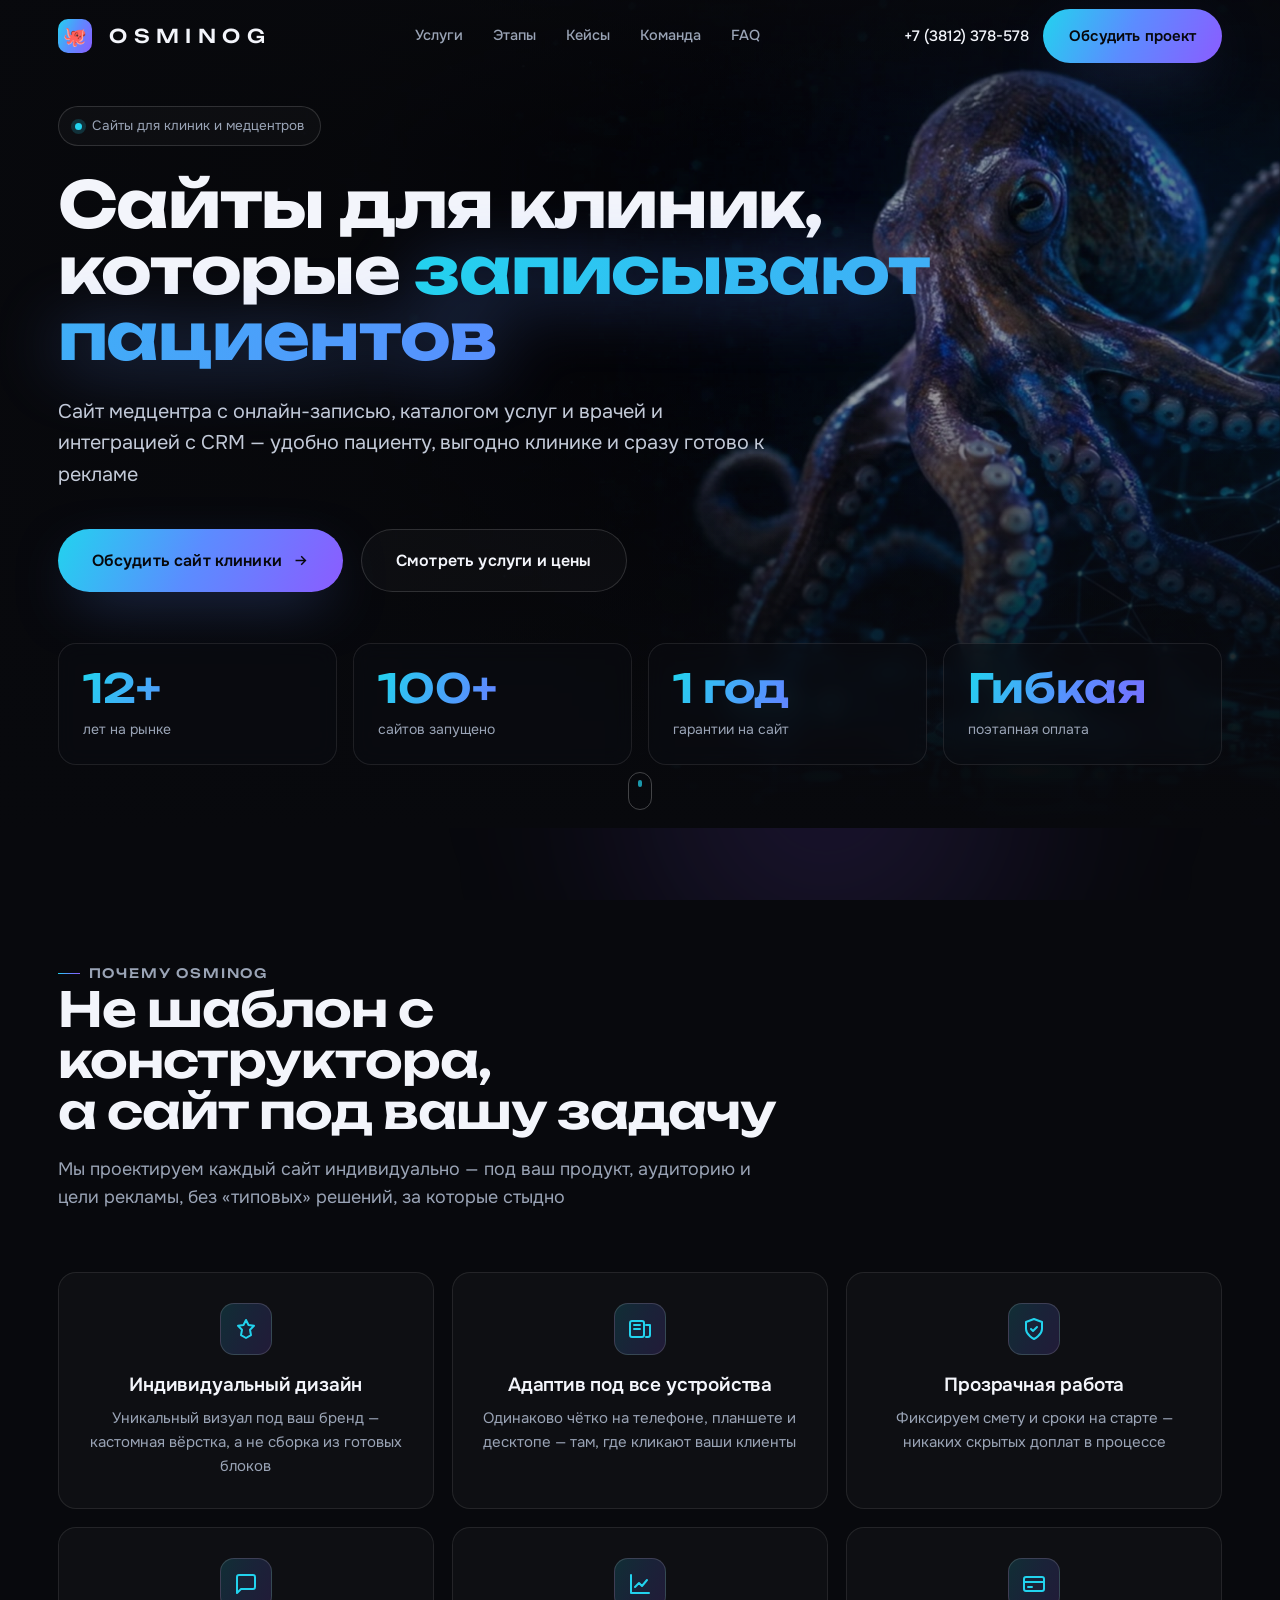
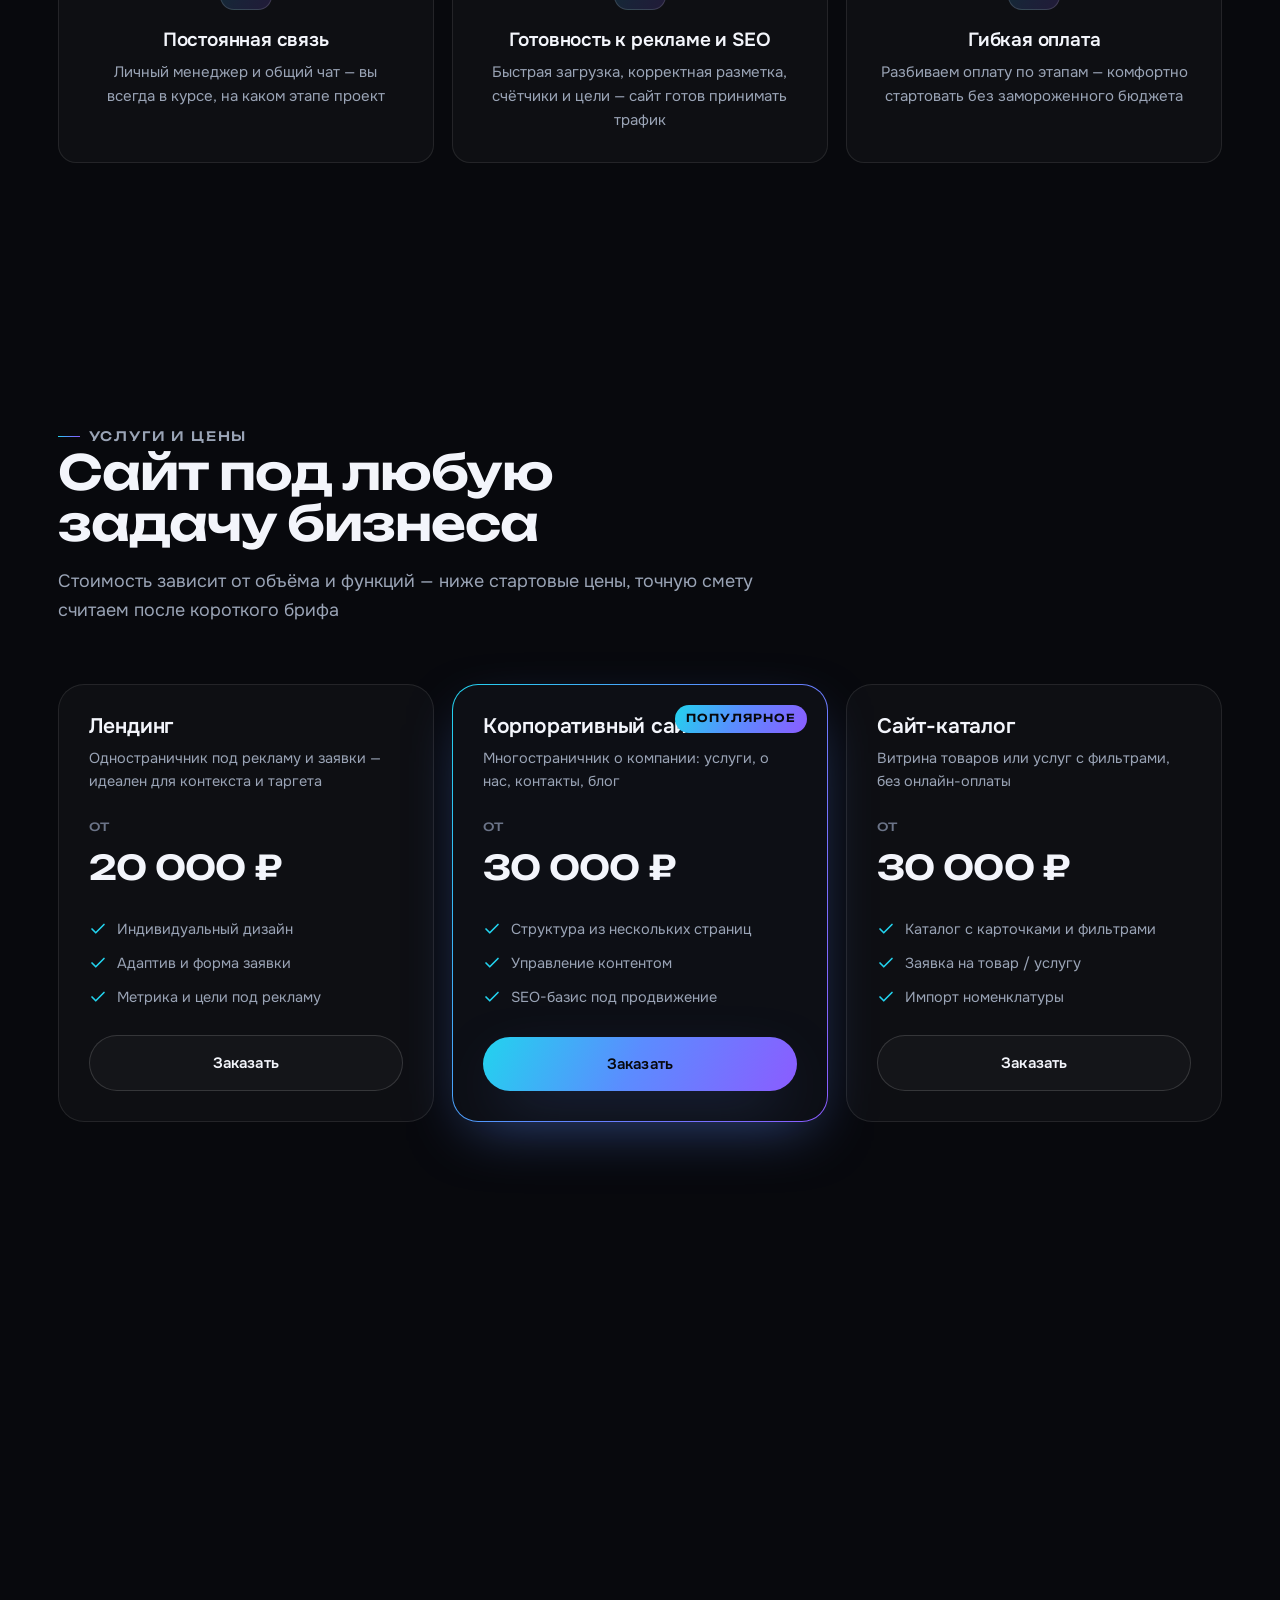
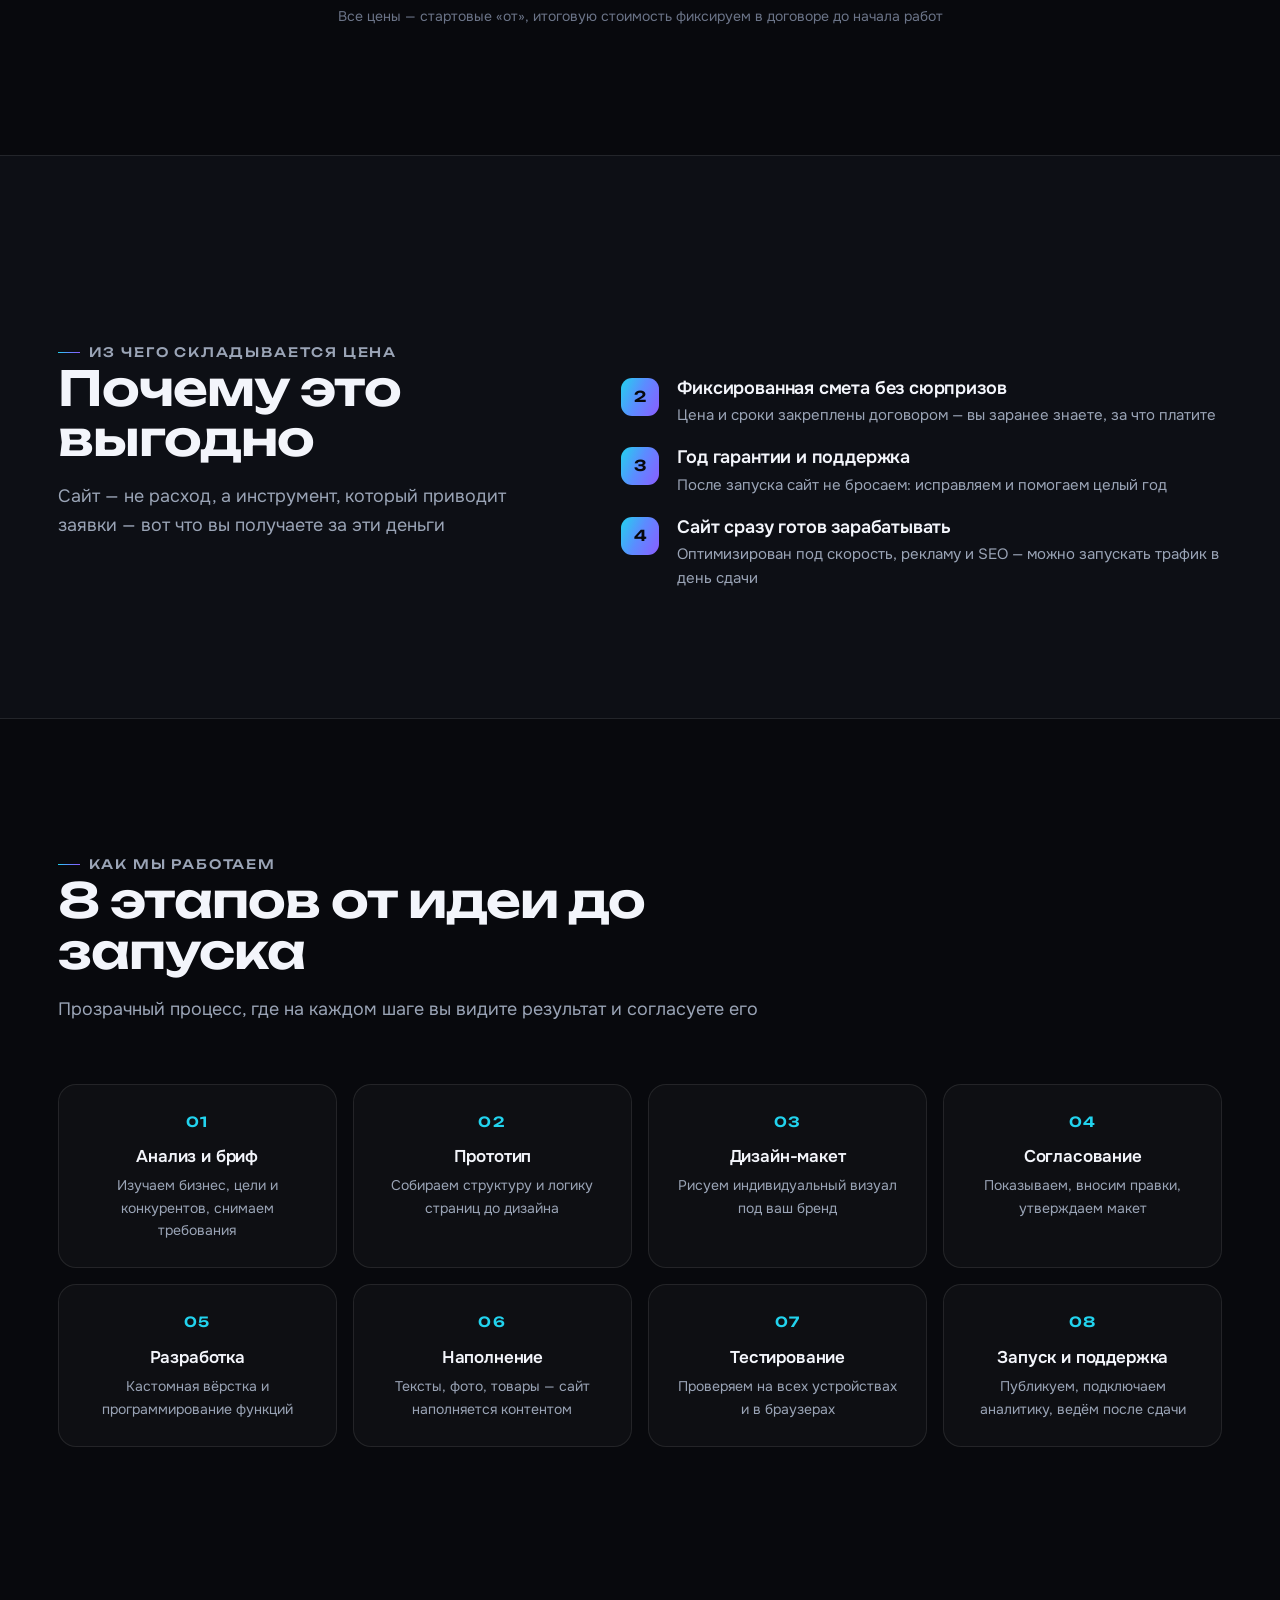
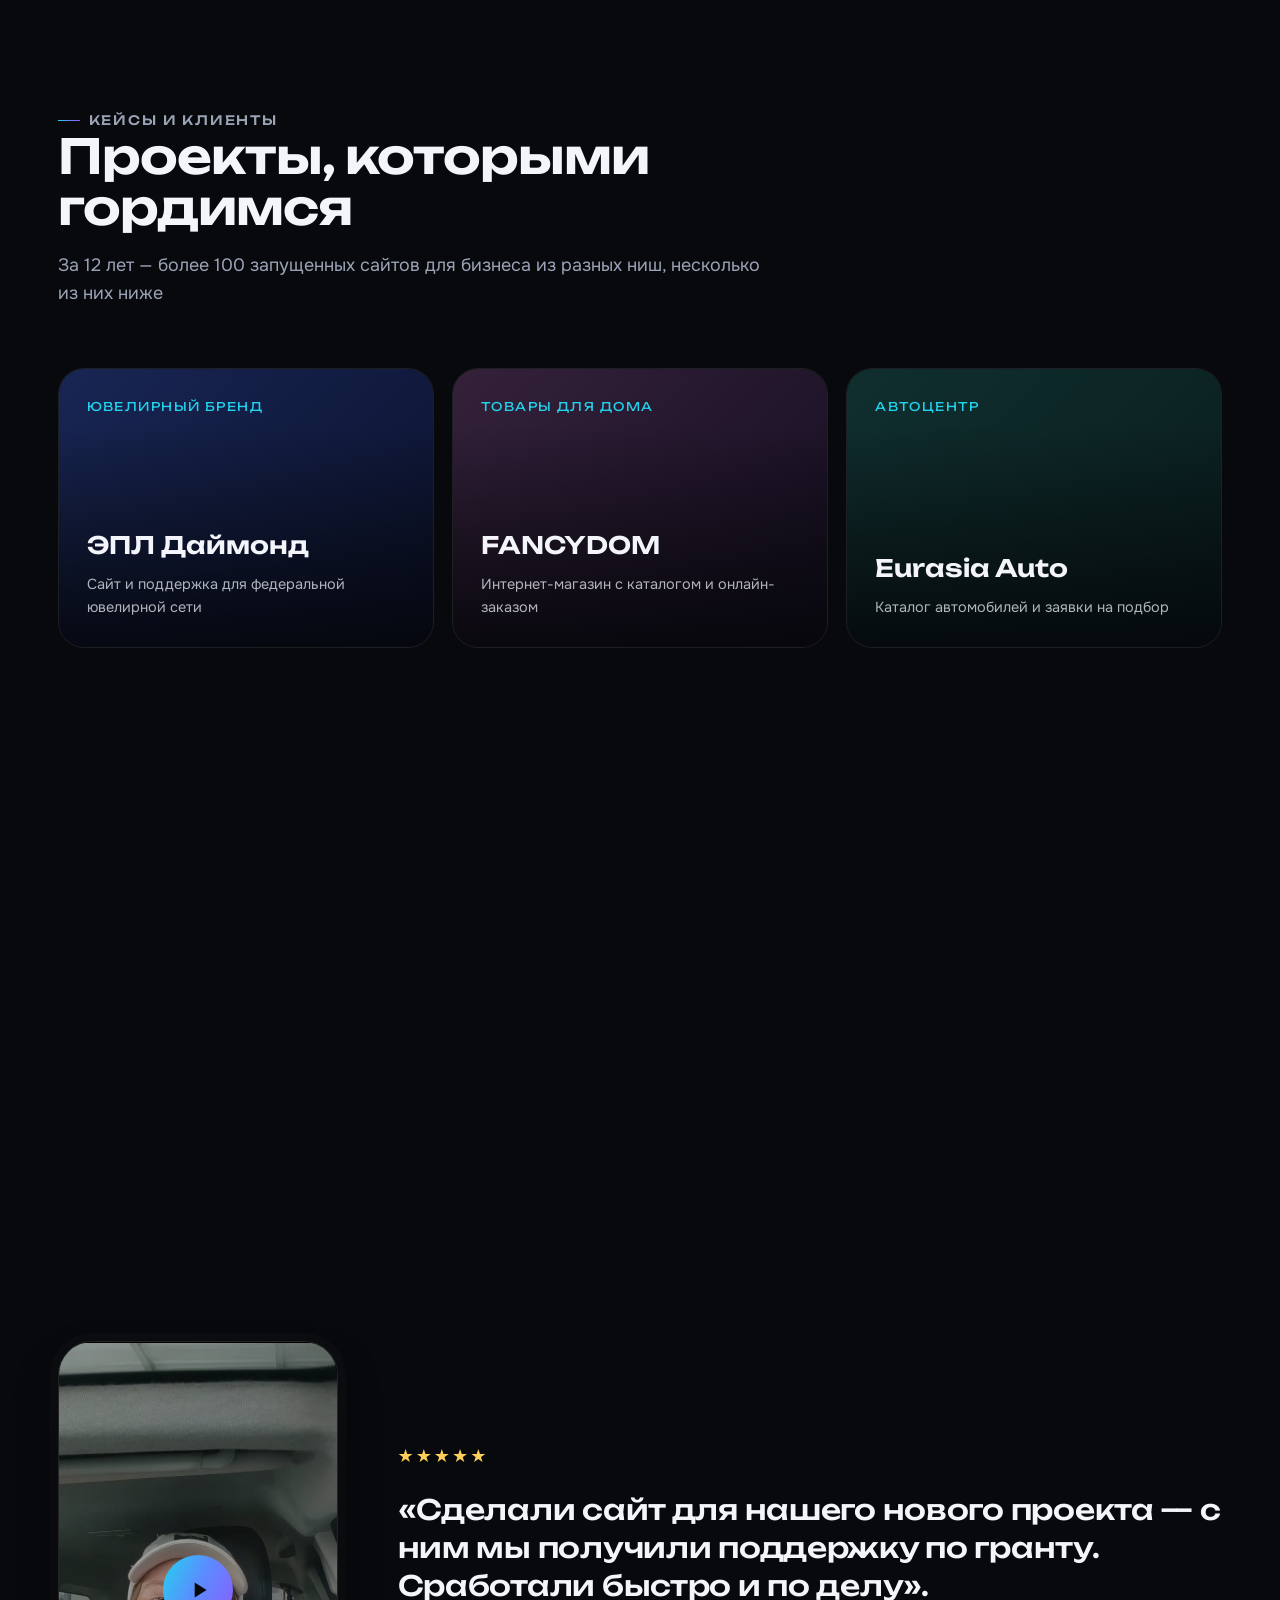
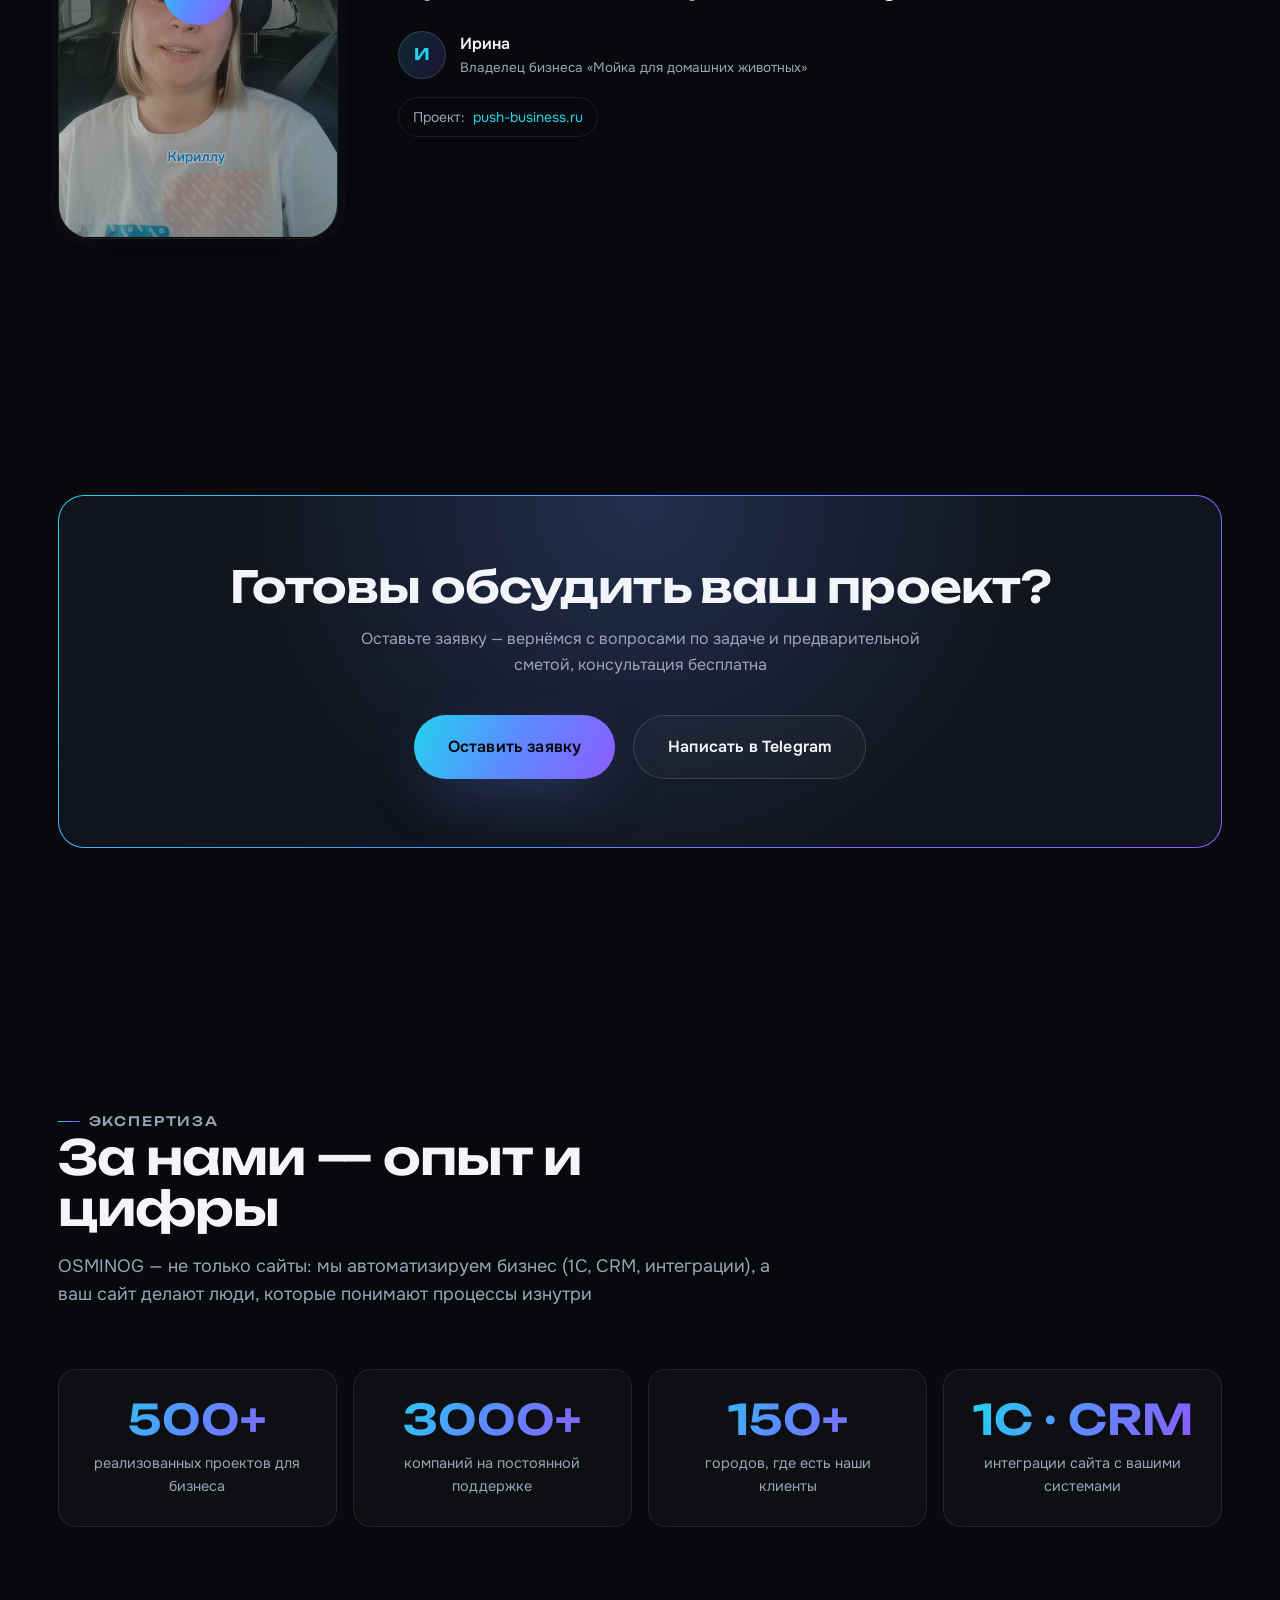
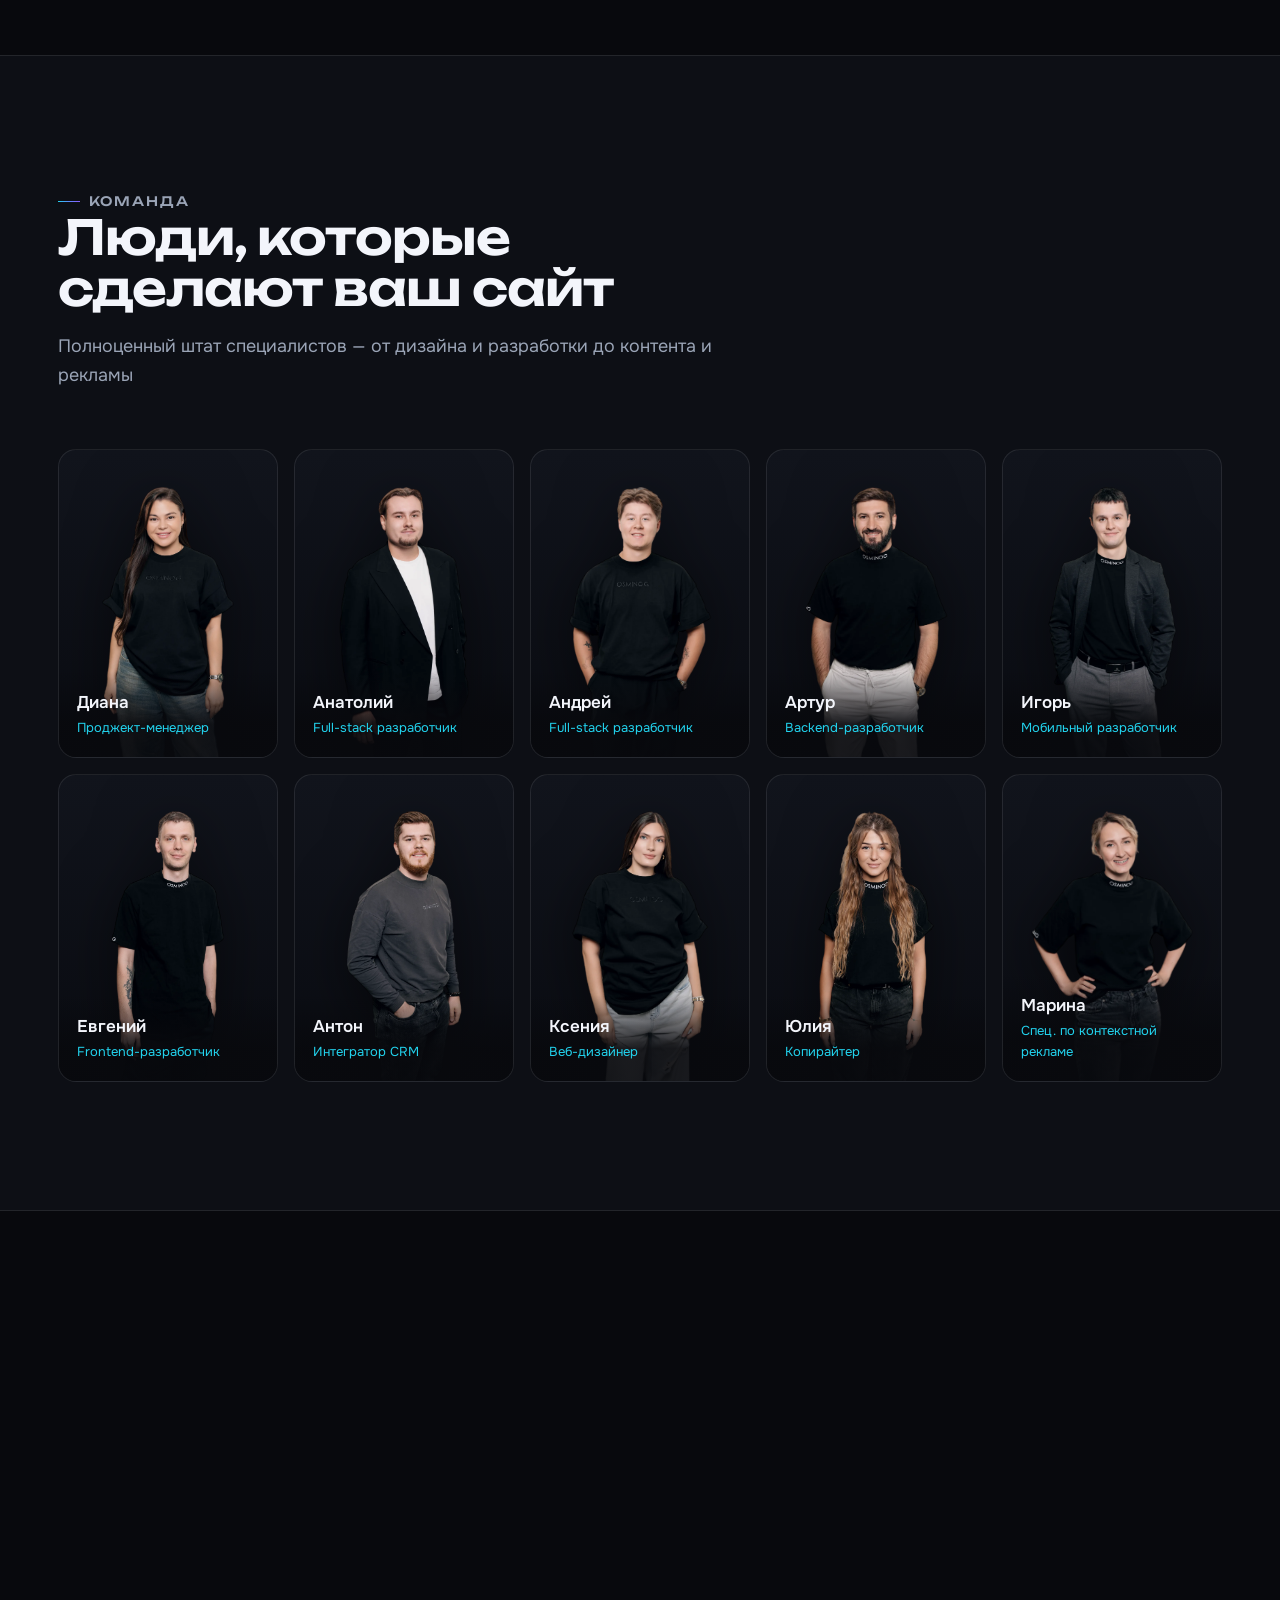
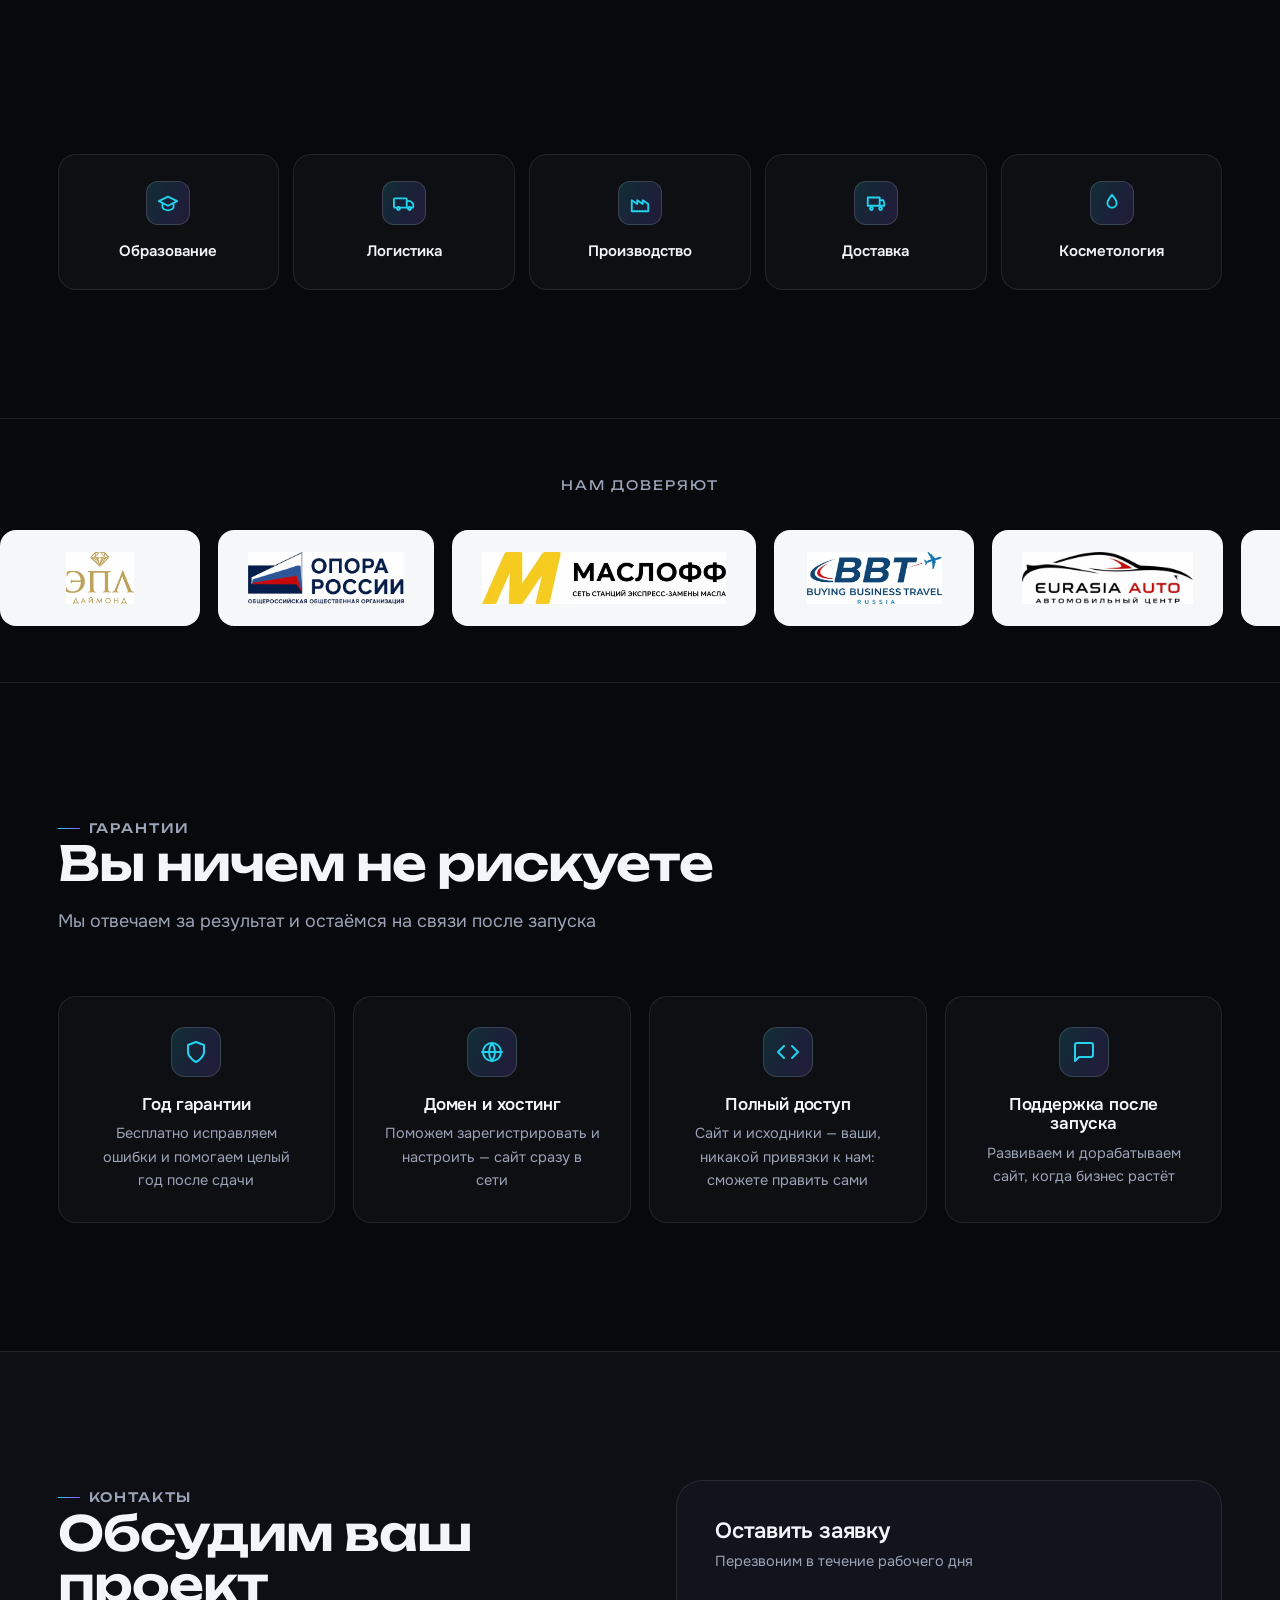
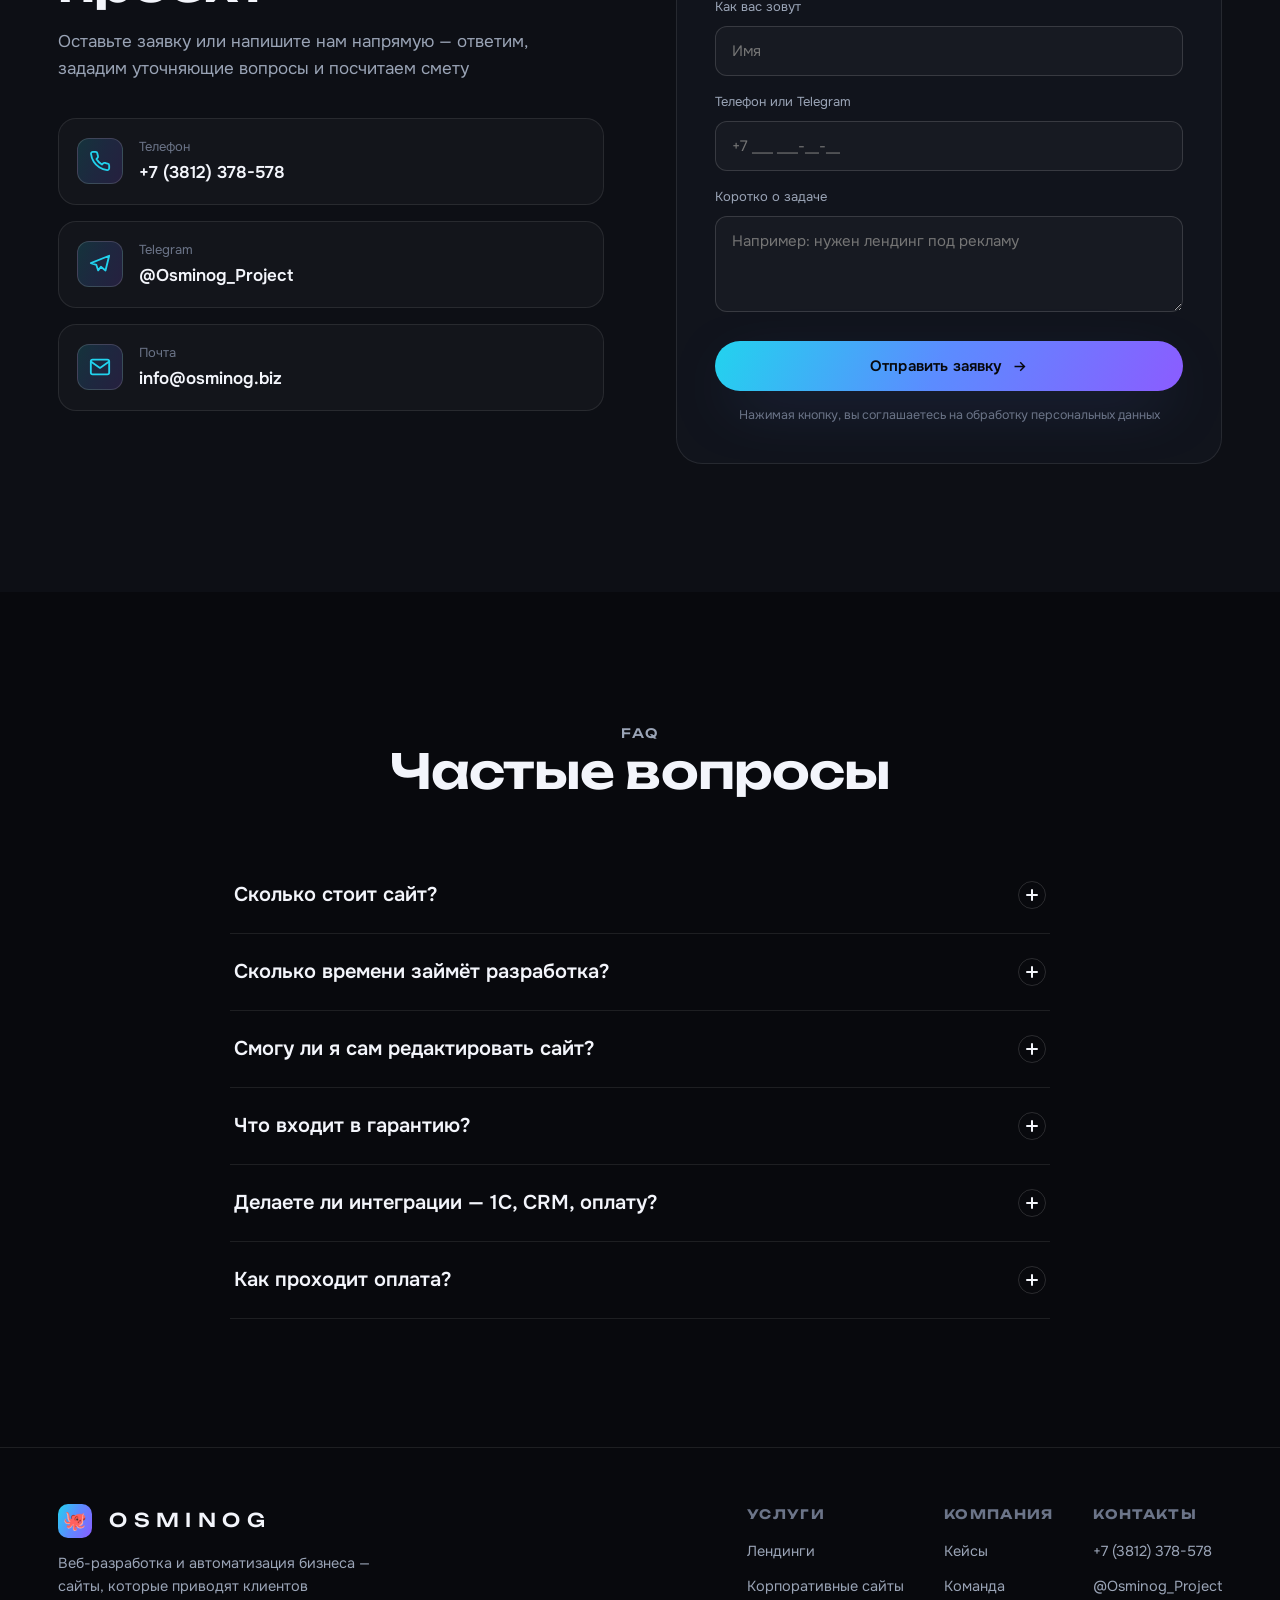
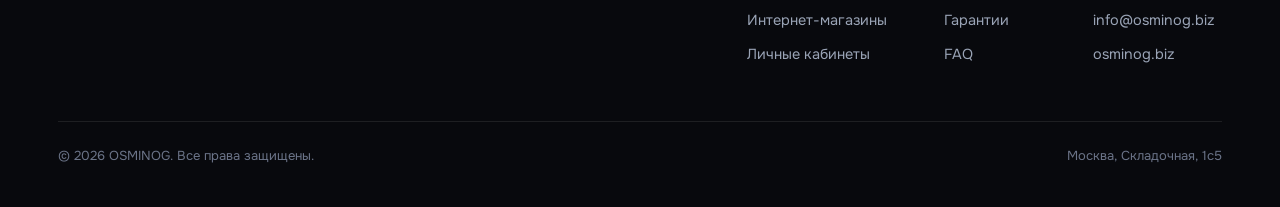
==== kliniki/index.html @ 103981ca "Mobile hero redesign: HD octopus image, lighter text with short subtitle; fix grid overflow (steps/c" ====
<!DOCTYPE html>
<html lang="ru">
<head>
<meta charset="UTF-8">
<meta name="viewport" content="width=device-width, initial-scale=1.0">
<title>Сайты для клиник и медцентров под ключ | OSMINOG</title>
<meta name="description" content="Разрабатываем сайты для клиник и медицинских центров: онлайн-запись, каталог услуг и врачей, интеграция с CRM. 12+ лет опыта, год гарантии, поэтапная оплата.">
<meta name="theme-color" content="#08090d">
<meta property="og:type" content="website">
<meta property="og:title" content="Сайты для клиник и медцентров под ключ | OSMINOG">
<meta property="og:description" content="Разрабатываем сайты для клиник и медицинских центров: онлайн-запись, каталог услуг и врачей, интеграция с CRM. 12+ лет опыта, год гарантии, поэтапная оплата.">
<meta property="og:locale" content="ru_RU">
<link rel="preconnect" href="https://fonts.googleapis.com">
<link rel="preconnect" href="https://fonts.gstatic.com" crossorigin>
<link href="https://fonts.googleapis.com/css2?family=Unbounded:wght@500;600;700&family=Onest:wght@400;500;600;700&display=swap" rel="stylesheet">
<link rel="stylesheet" href="../assets/css/style.css?v=10">
<link rel="icon" href="data:image/svg+xml,%3Csvg xmlns='http://www.w3.org/2000/svg' viewBox='0 0 32 32'%3E%3Crect width='32' height='32' rx='9' fill='%235b8cff'/%3E%3Ctext x='16' y='23' font-family='Arial' font-size='19' font-weight='700' fill='%23070810' text-anchor='middle'%3EO%3C/text%3E%3C/svg%3E">
</head>
<body data-niche="medicina" data-featured="korp">

<div class="bg-fx" aria-hidden="true">
  <div class="glow g1"></div><div class="glow g2"></div><div class="glow g3"></div>
</div>

<!-- ===================== HEADER ===================== -->
<header class="header">
  <div class="container nav">
    <a href="#top" class="brand" aria-label="OSMINOG">
      <span class="mark">🐙</span>
      <span class="word">OSMINOG</span>
    </a>
    <nav class="nav-links">
      <a href="#services">Услуги</a>
      <a href="#process">Этапы</a>
      <a href="#cases">Кейсы</a>
      <a href="#team">Команда</a>
      <a href="#faq">FAQ</a>
    </nav>
    <div class="nav-cta">
      <a href="tel:+73812378578" class="nav-phone">+7 (3812) 378-578</a>
      <a href="#contact" class="btn btn-primary">Обсудить проект</a>
      <button class="burger" aria-label="Меню"><span></span><span></span><span></span></button>
    </div>
  </div>
</header>
<div class="mobile-menu">
  <a href="#services">Услуги</a>
  <a href="#process">Этапы</a>
  <a href="#cases">Кейсы</a>
  <a href="#team">Команда</a>
  <a href="#faq">FAQ</a>
  <a href="#contact" class="btn btn-primary">Обсудить проект</a>
</div>

<main id="top">

<!-- ===================== HERO ===================== -->
<section class="hero">
  <div class="hero-media" aria-hidden="true">
    <picture>
      <source media="(max-width:900px)" srcset="../assets/video/hero-octopus-mobile.webp?v=10">
      <img class="hero-poster" src="../assets/video/hero-octopus-poster.jpg?v=10" alt="">
    </picture>
    <video class="hero-video" poster="../assets/video/hero-octopus-poster.jpg?v=10" muted loop playsinline preload="none">
      <source src="../assets/video/hero-octopus.mp4?v=10" type="video/mp4">
    </video>
    <div class="hero-scrim"></div>
  </div>
  <div class="container hero-content">
    <div class="hero-copy">
      <div class="hero-badge"><span class="dot"></span>Сайты для клиник и медцентров</div>
      <h1>Сайты для клиник, которые <span class="grad-text">записывают пациентов</span></h1>
      <p class="lead">Сайт медцентра с онлайн-записью, каталогом услуг и врачей и интеграцией с CRM<span class="lead-more"> — удобно пациенту, выгодно клинике и сразу готово к рекламе</span></p>
      <div class="hero-actions">
        <a href="#contact" class="btn btn-primary btn-lg">Обсудить сайт клиники
          <svg viewBox="0 0 24 24" fill="none" stroke="currentColor" stroke-width="2"><path d="M5 12h14M13 6l6 6-6 6"/></svg>
        </a>
        <a href="#services" class="btn btn-ghost btn-lg">Смотреть услуги и цены</a>
      </div>
    </div>
    <div class="hero-stats">
      <div class="stat reveal d1"><div class="num">12+</div><div class="lbl">лет на рынке</div></div>
      <div class="stat reveal d2"><div class="num">100+</div><div class="lbl">сайтов запущено</div></div>
      <div class="stat reveal d3"><div class="num">1 год</div><div class="lbl">гарантии на сайт</div></div>
      <div class="stat reveal d4"><div class="num">Гибкая</div><div class="lbl">поэтапная оплата</div></div>
    </div>
  </div>
  <a class="scroll-cue" href="#benefits" aria-label="Листать вниз">
    <span class="sc-mouse"><span class="sc-dot"></span></span>
  </a>
</section>

<!-- ===================== BENEFITS ===================== -->
<section class="section" id="benefits">
  <div class="container">
    <div class="section-head reveal">
      <span class="eyebrow">Почему OSMINOG</span>
      <h2>Не шаблон с конструктора,<br>а сайт под вашу задачу</h2>
      <p>Мы проектируем каждый сайт индивидуально — под ваш продукт, аудиторию и цели рекламы, без «типовых» решений, за которые стыдно</p>
    </div>
    <div class="benefits-grid">
      <div class="bcard reveal d1">
        <div class="ic"><svg viewBox="0 0 24 24" fill="none" stroke-width="2" stroke-linecap="round" stroke-linejoin="round"><path d="M12 3l2.5 5 5.5.8-4 3.9 1 5.5L12 21l-5 -2.8 1-5.5-4-3.9 5.5-.8z"/></svg></div>
        <h3>Индивидуальный дизайн</h3>
        <p>Уникальный визуал под ваш бренд — кастомная вёрстка, а не сборка из готовых блоков</p>
      </div>
      <div class="bcard reveal d2">
        <div class="ic"><svg viewBox="0 0 24 24" fill="none" stroke-width="2" stroke-linecap="round" stroke-linejoin="round"><rect x="2" y="4" width="14" height="16" rx="2"/><path d="M18 8h4v10a2 2 0 0 1-2 2h-2"/><path d="M6 8h6M6 12h6"/></svg></div>
        <h3>Адаптив под все устройства</h3>
        <p>Одинаково чётко на телефоне, планшете и десктопе — там, где кликают ваши клиенты</p>
      </div>
      <div class="bcard reveal d3">
        <div class="ic"><svg viewBox="0 0 24 24" fill="none" stroke-width="2" stroke-linecap="round" stroke-linejoin="round"><path d="M12 22s8-4 8-10V5l-8-3-8 3v7c0 6 8 10 8 10z"/><path d="M9 12l2 2 4-4"/></svg></div>
        <h3>Прозрачная работа</h3>
        <p>Фиксируем смету и сроки на старте — никаких скрытых доплат в процессе</p>
      </div>
      <div class="bcard reveal d1">
        <div class="ic"><svg viewBox="0 0 24 24" fill="none" stroke-width="2" stroke-linecap="round" stroke-linejoin="round"><path d="M21 15a2 2 0 0 1-2 2H7l-4 4V5a2 2 0 0 1 2-2h14a2 2 0 0 1 2 2z"/></svg></div>
        <h3>Постоянная связь</h3>
        <p>Личный менеджер и общий чат — вы всегда в курсе, на каком этапе проект</p>
      </div>
      <div class="bcard reveal d2">
        <div class="ic"><svg viewBox="0 0 24 24" fill="none" stroke-width="2" stroke-linecap="round" stroke-linejoin="round"><path d="M3 3v18h18"/><path d="M7 15l4-4 3 3 5-6"/></svg></div>
        <h3>Готовность к рекламе и SEO</h3>
        <p>Быстрая загрузка, корректная разметка, счётчики и цели — сайт готов принимать трафик</p>
      </div>
      <div class="bcard reveal d3">
        <div class="ic"><svg viewBox="0 0 24 24" fill="none" stroke-width="2" stroke-linecap="round" stroke-linejoin="round"><rect x="2" y="5" width="20" height="14" rx="2"/><path d="M2 10h20M6 15h4"/></svg></div>
        <h3>Гибкая оплата</h3>
        <p>Разбиваем оплату по этапам — комфортно стартовать без замороженного бюджета</p>
      </div>
    </div>
  </div>
</section>

<!-- ===================== SERVICES / PRICING ===================== -->
<section class="section" id="services">
  <div class="container">
    <div class="section-head reveal">
      <span class="eyebrow">Услуги и цены</span>
      <h2>Сайт под любую задачу бизнеса</h2>
      <p>Стоимость зависит от объёма и функций — ниже стартовые цены, точную смету считаем после короткого брифа</p>
    </div>
    <div class="pricing-grid">
      <div class="pcard reveal d1" data-price="landing">
        <h3>Лендинг</h3>
        <p class="desc">Одностраничник под рекламу и заявки — идеален для контекста и таргета</p>
        <div class="price">от<b>20 000 ₽</b></div>
        <ul>
          <li><svg viewBox="0 0 24 24" fill="none" stroke-width="2.2" stroke-linecap="round" stroke-linejoin="round"><path d="M20 6L9 17l-5-5"/></svg>Индивидуальный дизайн</li>
          <li><svg viewBox="0 0 24 24" fill="none" stroke-width="2.2" stroke-linecap="round" stroke-linejoin="round"><path d="M20 6L9 17l-5-5"/></svg>Адаптив и форма заявки</li>
          <li><svg viewBox="0 0 24 24" fill="none" stroke-width="2.2" stroke-linecap="round" stroke-linejoin="round"><path d="M20 6L9 17l-5-5"/></svg>Метрика и цели под рекламу</li>
        </ul>
        <a href="#contact" class="btn btn-ghost">Заказать</a>
      </div>
      <div class="pcard reveal d2" data-price="korp">
        <h3>Корпоративный сайт</h3>
        <p class="desc">Многостраничник о компании: услуги, о нас, контакты, блог</p>
        <div class="price">от<b>30 000 ₽</b></div>
        <ul>
          <li><svg viewBox="0 0 24 24" fill="none" stroke-width="2.2" stroke-linecap="round" stroke-linejoin="round"><path d="M20 6L9 17l-5-5"/></svg>Структура из нескольких страниц</li>
          <li><svg viewBox="0 0 24 24" fill="none" stroke-width="2.2" stroke-linecap="round" stroke-linejoin="round"><path d="M20 6L9 17l-5-5"/></svg>Управление контентом</li>
          <li><svg viewBox="0 0 24 24" fill="none" stroke-width="2.2" stroke-linecap="round" stroke-linejoin="round"><path d="M20 6L9 17l-5-5"/></svg>SEO-базис под продвижение</li>
        </ul>
        <a href="#contact" class="btn btn-ghost">Заказать</a>
      </div>
      <div class="pcard reveal d3" data-price="catalog">
        <h3>Сайт-каталог</h3>
        <p class="desc">Витрина товаров или услуг с фильтрами, без онлайн-оплаты</p>
        <div class="price">от<b>30 000 ₽</b></div>
        <ul>
          <li><svg viewBox="0 0 24 24" fill="none" stroke-width="2.2" stroke-linecap="round" stroke-linejoin="round"><path d="M20 6L9 17l-5-5"/></svg>Каталог с карточками и фильтрами</li>
          <li><svg viewBox="0 0 24 24" fill="none" stroke-width="2.2" stroke-linecap="round" stroke-linejoin="round"><path d="M20 6L9 17l-5-5"/></svg>Заявка на товар / услугу</li>
          <li><svg viewBox="0 0 24 24" fill="none" stroke-width="2.2" stroke-linecap="round" stroke-linejoin="round"><path d="M20 6L9 17l-5-5"/></svg>Импорт номенклатуры</li>
        </ul>
        <a href="#contact" class="btn btn-ghost">Заказать</a>
      </div>
      <div class="pcard reveal d1" data-price="magazin">
        <h3>Интернет-магазин</h3>
        <p class="desc">Полноценные продажи: корзина, оплата, интеграции с 1С и маркетплейсами</p>
        <div class="price">от<b>50 000 ₽</b></div>
        <ul>
          <li><svg viewBox="0 0 24 24" fill="none" stroke-width="2.2" stroke-linecap="round" stroke-linejoin="round"><path d="M20 6L9 17l-5-5"/></svg>Корзина и онлайн-оплата</li>
          <li><svg viewBox="0 0 24 24" fill="none" stroke-width="2.2" stroke-linecap="round" stroke-linejoin="round"><path d="M20 6L9 17l-5-5"/></svg>Интеграция с 1С и складом</li>
          <li><svg viewBox="0 0 24 24" fill="none" stroke-width="2.2" stroke-linecap="round" stroke-linejoin="round"><path d="M20 6L9 17l-5-5"/></svg>Выгрузка в маркетплейсы</li>
        </ul>
        <a href="#contact" class="btn btn-ghost">Заказать</a>
      </div>
      <div class="pcard reveal d2" data-price="lk">
        <h3>Личный кабинет</h3>
        <p class="desc">Веб-сервис с авторизацией и функционалом под ваши бизнес-процессы</p>
        <div class="price">от<b>40 000 ₽</b></div>
        <ul>
          <li><svg viewBox="0 0 24 24" fill="none" stroke-width="2.2" stroke-linecap="round" stroke-linejoin="round"><path d="M20 6L9 17l-5-5"/></svg>Регистрация и роли</li>
          <li><svg viewBox="0 0 24 24" fill="none" stroke-width="2.2" stroke-linecap="round" stroke-linejoin="round"><path d="M20 6L9 17l-5-5"/></svg>Интеграции с CRM и сервисами</li>
          <li><svg viewBox="0 0 24 24" fill="none" stroke-width="2.2" stroke-linecap="round" stroke-linejoin="round"><path d="M20 6L9 17l-5-5"/></svg>Индивидуальная логика</li>
        </ul>
        <a href="#contact" class="btn btn-ghost">Заказать</a>
      </div>
      <div class="pcard reveal d3" data-price="custom" style="justify-content:center;align-items:flex-start">
        <h3>Нужно нестандартное?</h3>
        <p class="desc">Соберём индивидуальное решение — от промо-сайта до сложного веб-сервиса с интеграциями</p>
        <div class="price" style="margin-top:14px">Смета<b>индивидуально</b></div>
        <a href="#contact" class="btn btn-primary" style="margin-top:22px">Обсудить задачу</a>
      </div>
    </div>
    <p class="pricing-note">Все цены — стартовые «от», итоговую стоимость фиксируем в договоре до начала работ</p>
  </div>
</section>

<!-- ===================== VALUE / аргументация цены ===================== -->
<section class="section value">
  <div class="container value-wrap">
    <div class="section-head reveal" style="margin-bottom:0">
      <span class="eyebrow">Из чего складывается цена</span>
      <h2>Почему это выгодно</h2>
      <p>Сайт — не расход, а инструмент, который приводит заявки — вот что вы получаете за эти деньги</p>
    </div>
    <div class="value-list">
      <div class="vitem reveal d1"><div class="n">1</div><div><h4>Работает целая команда, а не фрилансер-одиночка</h4><p>Дизайнер, разработчики, копирайтер, тестировщик и менеджер — над проектом трудится штат, а не один человек «по вечерам»</p></div></div>
      <div class="vitem reveal d2"><div class="n">2</div><div><h4>Фиксированная смета без сюрпризов</h4><p>Цена и сроки закреплены договором — вы заранее знаете, за что платите</p></div></div>
      <div class="vitem reveal d3"><div class="n">3</div><div><h4>Год гарантии и поддержка</h4><p>После запуска сайт не бросаем: исправляем и помогаем целый год</p></div></div>
      <div class="vitem reveal d4"><div class="n">4</div><div><h4>Сайт сразу готов зарабатывать</h4><p>Оптимизирован под скорость, рекламу и SEO — можно запускать трафик в день сдачи</p></div></div>
    </div>
  </div>
</section>

<!-- ===================== PROCESS / этапы ===================== -->
<section class="section" id="process">
  <div class="container">
    <div class="section-head reveal">
      <span class="eyebrow">Как мы работаем</span>
      <h2>8 этапов от идеи до запуска</h2>
      <p>Прозрачный процесс, где на каждом шаге вы видите результат и согласуете его</p>
    </div>
    <div class="steps">
      <div class="step reveal d1"><div class="sn">01</div><h4>Анализ и бриф</h4><p>Изучаем бизнес, цели и конкурентов, снимаем требования</p></div>
      <div class="step reveal d2"><div class="sn">02</div><h4>Прототип</h4><p>Собираем структуру и логику страниц до дизайна</p></div>
      <div class="step reveal d3"><div class="sn">03</div><h4>Дизайн-макет</h4><p>Рисуем индивидуальный визуал под ваш бренд</p></div>
      <div class="step reveal d4"><div class="sn">04</div><h4>Согласование</h4><p>Показываем, вносим правки, утверждаем макет</p></div>
      <div class="step reveal d1"><div class="sn">05</div><h4>Разработка</h4><p>Кастомная вёрстка и программирование функций</p></div>
      <div class="step reveal d2"><div class="sn">06</div><h4>Наполнение</h4><p>Тексты, фото, товары — сайт наполняется контентом</p></div>
      <div class="step reveal d3"><div class="sn">07</div><h4>Тестирование</h4><p>Проверяем на всех устройствах и в браузерах</p></div>
      <div class="step reveal d4"><div class="sn">08</div><h4>Запуск и поддержка</h4><p>Публикуем, подключаем аналитику, ведём после сдачи</p></div>
    </div>
  </div>
</section>

<!-- ===================== CASES ===================== -->
<section class="section" id="cases">
  <div class="container">
    <div class="section-head reveal">
      <span class="eyebrow">Кейсы и клиенты</span>
      <h2>Проекты, которыми гордимся</h2>
      <p>За 12 лет — более 100 запущенных сайтов для бизнеса из разных ниш, несколько из них ниже</p>
    </div>
    <div class="cases-grid">
      <div class="case c1 reveal d1"><div class="cat">Ювелирный бренд</div><div class="cname">ЭПЛ Даймонд</div><div class="cdesc">Сайт и поддержка для федеральной ювелирной сети</div></div>
      <div class="case c2 reveal d2"><div class="cat">Товары для дома</div><div class="cname">FANCYDOM</div><div class="cdesc">Интернет-магазин с каталогом и онлайн-заказом</div></div>
      <div class="case c3 reveal d3"><div class="cat">Автоцентр</div><div class="cname">Eurasia Auto</div><div class="cdesc">Каталог автомобилей и заявки на подбор</div></div>
      <div class="case c4 reveal d1"><div class="cat">Fashion</div><div class="cname">BON Kombinezon</div><div class="cdesc">Магазин одежды с адаптивной витриной</div></div>
      <div class="case c5 reveal d2"><div class="cat">Логистика</div><div class="cname">TK-RUS</div><div class="cdesc">Корпоративный сайт транспортной компании</div></div>
      <div class="case c6 reveal d3"><div class="cat">Сервис для питомцев</div><div class="cname">push-business.ru</div><div class="cdesc">Сайт для проекта, получившего грантовую поддержку</div></div>
    </div>
  </div>
</section>

<!-- ===================== REVIEWS ===================== -->
<section class="section" id="reviews">
  <div class="container">
    <div class="section-head reveal">
      <span class="eyebrow">Отзывы</span>
      <h2>Живой отзыв клиента</h2>
    </div>
    <div class="reviews-wrap">
      <div class="phone reveal d1">
        <video src="../assets/video/review-irina.mp4" poster="../assets/video/review-irina-poster.jpg" playsinline preload="none"></video>
        <button class="play" aria-label="Смотреть отзыв"><span><svg viewBox="0 0 24 24"><path d="M8 5v14l11-7z"/></svg></span></button>
      </div>
      <div class="review-body reveal d2">
        <div class="stars">★★★★★</div>
        <blockquote>«Сделали сайт для нашего нового проекта — с ним мы получили поддержку по гранту. Сработали быстро и по делу».</blockquote>
        <div class="review-author">
          <div class="av">И</div>
          <div><div class="an">Ирина</div><div class="ar">Владелец бизнеса «Мойка для домашних животных»</div></div>
        </div>
        <div class="proj">Проект: <a href="https://push-business.ru" target="_blank" rel="noopener">push-business.ru</a></div>
      </div>
    </div>
  </div>
</section>

<!-- ===================== MID CTA ===================== -->
<section class="section">
  <div class="container">
    <div class="ctaband reveal">
      <h2>Готовы обсудить ваш проект?</h2>
      <p>Оставьте заявку — вернёмся с вопросами по задаче и предварительной сметой, консультация бесплатна</p>
      <div class="hero-actions">
        <a href="#contact" class="btn btn-primary btn-lg">Оставить заявку</a>
        <a href="https://t.me/Osminog_Project" target="_blank" rel="noopener" class="btn btn-ghost btn-lg">Написать в Telegram</a>
      </div>
    </div>
  </div>
</section>

<!-- ===================== EXPERTISE ===================== -->
<section class="section" id="expertise">
  <div class="container">
    <div class="section-head reveal">
      <span class="eyebrow">Экспертиза</span>
      <h2>За нами — опыт и цифры</h2>
      <p>OSMINOG — не только сайты: мы автоматизируем бизнес (1С, CRM, интеграции), а ваш сайт делают люди, которые понимают процессы изнутри</p>
    </div>
    <div class="exp-grid">
      <div class="exp reveal d1"><div class="num">500+</div><p>реализованных проектов для бизнеса</p></div>
      <div class="exp reveal d2"><div class="num">3000+</div><p>компаний на постоянной поддержке</p></div>
      <div class="exp reveal d3"><div class="num">150+</div><p>городов, где есть наши клиенты</p></div>
      <div class="exp reveal d4"><div class="num">1С · CRM</div><p>интеграции сайта с вашими системами</p></div>
    </div>
  </div>
</section>

<!-- ===================== TEAM ===================== -->
<section class="section team" id="team">
  <div class="container">
    <div class="section-head reveal">
      <span class="eyebrow">Команда</span>
      <h2>Люди, которые сделают ваш сайт</h2>
      <p>Полноценный штат специалистов — от дизайна и разработки до контента и рекламы</p>
    </div>
    <div class="team-grid">
      <figure class="member reveal d1"><img src="../assets/team/diana.webp" alt="Диана" loading="lazy"><figcaption class="info"><div class="mn">Диана</div><div class="mr">Проджект-менеджер</div></figcaption></figure>
      <figure class="member reveal d2"><img src="../assets/team/anatoliy.webp" alt="Анатолий" loading="lazy"><figcaption class="info"><div class="mn">Анатолий</div><div class="mr">Full-stack разработчик</div></figcaption></figure>
      <figure class="member reveal d3"><img src="../assets/team/andrey.webp" alt="Андрей" loading="lazy"><figcaption class="info"><div class="mn">Андрей</div><div class="mr">Full-stack разработчик</div></figcaption></figure>
      <figure class="member reveal d4"><img src="../assets/team/artur.webp" alt="Артур" loading="lazy"><figcaption class="info"><div class="mn">Артур</div><div class="mr">Backend-разработчик</div></figcaption></figure>
      <figure class="member reveal d1"><img src="../assets/team/igor.webp" alt="Игорь" loading="lazy"><figcaption class="info"><div class="mn">Игорь</div><div class="mr">Мобильный разработчик</div></figcaption></figure>
      <figure class="member reveal d2"><img src="../assets/team/evgeniy.webp" alt="Евгений" loading="lazy"><figcaption class="info"><div class="mn">Евгений</div><div class="mr">Frontend-разработчик</div></figcaption></figure>
      <figure class="member reveal d3"><img src="../assets/team/anton.webp" alt="Антон" loading="lazy"><figcaption class="info"><div class="mn">Антон</div><div class="mr">Интегратор CRM</div></figcaption></figure>
      <figure class="member reveal d4"><img src="../assets/team/kseniya.webp" alt="Ксения" loading="lazy"><figcaption class="info"><div class="mn">Ксения</div><div class="mr">Веб-дизайнер</div></figcaption></figure>
      <figure class="member reveal d1"><img src="../assets/team/yuliya.webp" alt="Юлия" loading="lazy"><figcaption class="info"><div class="mn">Юлия</div><div class="mr">Копирайтер</div></figcaption></figure>
      <figure class="member reveal d2"><img src="../assets/team/marina.webp" alt="Марина" loading="lazy"><figcaption class="info"><div class="mn">Марина</div><div class="mr">Спец. по контекстной рекламе</div></figcaption></figure>
    </div>
  </div>
</section>

<!-- ===================== NICHES ===================== -->
<section class="section" id="niches">
  <div class="container">
    <div class="section-head reveal">
      <span class="eyebrow">Ниши</span>
      <h2>Делаем сайты под вашу отрасль</h2>
      <p>Понимаем специфику разных сфер — от автосервисов до медицины, и знаем, что важно вашим клиентам</p>
    </div>
    <div class="niche-grid">
      <div class="niche reveal" data-niche="avtoservis"><div class="nic"><svg viewBox="0 0 24 24" fill="none" stroke-width="2" stroke-linecap="round" stroke-linejoin="round"><path d="M5 17h14M6 17l-1-5 2-5h10l2 5-1 5"/><circle cx="7.5" cy="17" r="1.6"/><circle cx="16.5" cy="17" r="1.6"/></svg></div><span>Автосервисы</span></div>
      <div class="niche reveal" data-niche="stroitelstvo"><div class="nic"><svg viewBox="0 0 24 24" fill="none" stroke-width="2" stroke-linecap="round" stroke-linejoin="round"><path d="M3 21h18M5 21V8l7-4 7 4v13M9 21v-6h6v6"/></svg></div><span>Строительство</span></div>
      <div class="niche reveal" data-niche="nedvizhimost"><div class="nic"><svg viewBox="0 0 24 24" fill="none" stroke-width="2" stroke-linecap="round" stroke-linejoin="round"><path d="M3 11l9-7 9 7M5 10v10h14V10"/><path d="M10 20v-5h4v5"/></svg></div><span>Недвижимость</span></div>
      <div class="niche reveal" data-niche="medicina"><div class="nic"><svg viewBox="0 0 24 24" fill="none" stroke-width="2" stroke-linecap="round" stroke-linejoin="round"><path d="M12 5v14M5 12h14"/><circle cx="12" cy="12" r="9"/></svg></div><span>Медицина и клиники</span></div>
      <div class="niche reveal" data-niche="yuridicheskie"><div class="nic"><svg viewBox="0 0 24 24" fill="none" stroke-width="2" stroke-linecap="round" stroke-linejoin="round"><path d="M12 3v18M5 7h14M7 7l-3 6a3 3 0 0 0 6 0zM17 7l-3 6a3 3 0 0 0 6 0z"/></svg></div><span>Юридические услуги</span></div>
      <div class="niche reveal" data-niche="obrazovanie"><div class="nic"><svg viewBox="0 0 24 24" fill="none" stroke-width="2" stroke-linecap="round" stroke-linejoin="round"><path d="M22 10L12 5 2 10l10 5 10-5z"/><path d="M6 12v5c0 1 3 3 6 3s6-2 6-3v-5"/></svg></div><span>Образование</span></div>
      <div class="niche reveal" data-niche="logistika"><div class="nic"><svg viewBox="0 0 24 24" fill="none" stroke-width="2" stroke-linecap="round" stroke-linejoin="round"><rect x="1" y="7" width="14" height="10" rx="1"/><path d="M15 10h4l3 3v4h-7"/><circle cx="6" cy="18" r="1.6"/><circle cx="18" cy="18" r="1.6"/></svg></div><span>Логистика</span></div>
      <div class="niche reveal" data-niche="proizvodstvo"><div class="nic"><svg viewBox="0 0 24 24" fill="none" stroke-width="2" stroke-linecap="round" stroke-linejoin="round"><path d="M3 21V9l6 4V9l6 4V9l6 4v8z"/></svg></div><span>Производство</span></div>
      <div class="niche reveal" data-niche="dostavka"><div class="nic"><svg viewBox="0 0 24 24" fill="none" stroke-width="2" stroke-linecap="round" stroke-linejoin="round"><path d="M3 6h13v9H3zM16 9h4l1 3v3h-5"/><circle cx="7" cy="18" r="1.6"/><circle cx="17" cy="18" r="1.6"/></svg></div><span>Доставка</span></div>
      <div class="niche reveal" data-niche="kosmetologiya"><div class="nic"><svg viewBox="0 0 24 24" fill="none" stroke-width="2" stroke-linecap="round" stroke-linejoin="round"><path d="M12 3c3 4 5 6 5 9a5 5 0 0 1-10 0c0-3 2-5 5-9z"/></svg></div><span>Косметология</span></div>
    </div>
  </div>
</section>

<!-- ===================== CLIENT LOGOS ===================== -->
<section class="logos-band">
  <div class="logos-head">Нам доверяют</div>
  <div class="marquee">
    <div class="logo-chip"><img src="../assets/logos/epl-diamond.webp" alt="ЭПЛ Даймонд"></div>
    <div class="logo-chip"><img src="../assets/logos/opora-rossii.webp" alt="Опора России"></div>
    <div class="logo-chip"><img src="../assets/logos/masloff.webp" alt="Маслофф"></div>
    <div class="logo-chip"><img src="../assets/logos/bbt.webp" alt="BBT Russia"></div>
    <div class="logo-chip"><img src="../assets/logos/eurasia-auto.webp" alt="Eurasia Auto"></div>
    <div class="logo-chip"><img src="../assets/logos/bon-kombinezon.webp" alt="BON Kombinezon"></div>
    <div class="logo-chip"><img src="../assets/logos/fancydom.webp" alt="FancyDom"></div>
    <div class="logo-chip"><img src="../assets/logos/prima-merch.webp" alt="Prima Merch"></div>
    <div class="logo-chip"><img src="../assets/logos/tk-rus.webp" alt="TK-RUS"></div>
    <!-- duplicate for seamless loop -->
    <div class="logo-chip"><img src="../assets/logos/epl-diamond.webp" alt=""></div>
    <div class="logo-chip"><img src="../assets/logos/opora-rossii.webp" alt=""></div>
    <div class="logo-chip"><img src="../assets/logos/masloff.webp" alt=""></div>
    <div class="logo-chip"><img src="../assets/logos/bbt.webp" alt=""></div>
    <div class="logo-chip"><img src="../assets/logos/eurasia-auto.webp" alt=""></div>
    <div class="logo-chip"><img src="../assets/logos/bon-kombinezon.webp" alt=""></div>
    <div class="logo-chip"><img src="../assets/logos/fancydom.webp" alt=""></div>
    <div class="logo-chip"><img src="../assets/logos/prima-merch.webp" alt=""></div>
    <div class="logo-chip"><img src="../assets/logos/tk-rus.webp" alt=""></div>
  </div>
</section>

<!-- ===================== GUARANTEES ===================== -->
<section class="section" id="guarantees">
  <div class="container">
    <div class="section-head reveal">
      <span class="eyebrow">Гарантии</span>
      <h2>Вы ничем не рискуете</h2>
      <p>Мы отвечаем за результат и остаёмся на связи после запуска</p>
    </div>
    <div class="guar-grid">
      <div class="guar reveal d1"><div class="ic"><svg viewBox="0 0 24 24" fill="none" stroke-width="2" stroke-linecap="round" stroke-linejoin="round"><path d="M12 22s8-4 8-10V5l-8-3-8 3v7c0 6 8 10 8 10z"/></svg></div><h4>Год гарантии</h4><p>Бесплатно исправляем ошибки и помогаем целый год после сдачи</p></div>
      <div class="guar reveal d2"><div class="ic"><svg viewBox="0 0 24 24" fill="none" stroke-width="2" stroke-linecap="round" stroke-linejoin="round"><circle cx="12" cy="12" r="9"/><path d="M2 12h20M12 3a15 15 0 0 1 0 18M12 3a15 15 0 0 0 0 18"/></svg></div><h4>Домен и хостинг</h4><p>Поможем зарегистрировать и настроить — сайт сразу в сети</p></div>
      <div class="guar reveal d3"><div class="ic"><svg viewBox="0 0 24 24" fill="none" stroke-width="2" stroke-linecap="round" stroke-linejoin="round"><path d="M16 18l6-6-6-6M8 6l-6 6 6 6"/></svg></div><h4>Полный доступ</h4><p>Сайт и исходники — ваши, никакой привязки к нам: сможете править сами</p></div>
      <div class="guar reveal d4"><div class="ic"><svg viewBox="0 0 24 24" fill="none" stroke-width="2" stroke-linecap="round" stroke-linejoin="round"><path d="M21 15a2 2 0 0 1-2 2H7l-4 4V5a2 2 0 0 1 2-2h14a2 2 0 0 1 2 2z"/></svg></div><h4>Поддержка после запуска</h4><p>Развиваем и дорабатываем сайт, когда бизнес растёт</p></div>
    </div>
  </div>
</section>

<!-- ===================== CONTACT ===================== -->
<section class="section contact" id="contact">
  <div class="container contact-wrap">
    <div class="contact-info reveal">
      <span class="eyebrow">Контакты</span>
      <h2>Обсудим ваш проект</h2>
      <p>Оставьте заявку или напишите нам напрямую — ответим, зададим уточняющие вопросы и посчитаем смету</p>
      <div class="contact-methods">
        <a class="cmethod" href="tel:+73812378578">
          <div class="ic"><svg viewBox="0 0 24 24" fill="none" stroke-width="2" stroke-linecap="round" stroke-linejoin="round"><path d="M22 16.9v3a2 2 0 0 1-2.2 2 19.8 19.8 0 0 1-8.6-3 19.5 19.5 0 0 1-6-6 19.8 19.8 0 0 1-3-8.6A2 2 0 0 1 4.1 2h3a2 2 0 0 1 2 1.7c.1 1 .4 1.9.7 2.8a2 2 0 0 1-.5 2.1L8.1 9.9a16 16 0 0 0 6 6l1.3-1.3a2 2 0 0 1 2.1-.5c.9.3 1.8.6 2.8.7a2 2 0 0 1 1.7 2z"/></svg></div>
          <div><div class="k">Телефон</div><div class="v">+7 (3812) 378-578</div></div>
        </a>
        <a class="cmethod" href="https://t.me/Osminog_Project" target="_blank" rel="noopener">
          <div class="ic"><svg viewBox="0 0 24 24" fill="none" stroke-width="2" stroke-linecap="round" stroke-linejoin="round"><path d="M22 3L2 11l6 2 2 6 3-4 5 4z"/></svg></div>
          <div><div class="k">Telegram</div><div class="v">@Osminog_Project</div></div>
        </a>
        <a class="cmethod" href="mailto:info@osminog.biz">
          <div class="ic"><svg viewBox="0 0 24 24" fill="none" stroke-width="2" stroke-linecap="round" stroke-linejoin="round"><rect x="2" y="4" width="20" height="16" rx="2"/><path d="M2 6l10 7 10-7"/></svg></div>
          <div><div class="k">Почта</div><div class="v">info@osminog.biz</div></div>
        </a>
      </div>
    </div>
    <form class="form reveal d2" id="lead-form" data-niche="сайт для клиники">
      <div class="form-fields">
        <h3>Оставить заявку</h3>
        <p class="fsub">Перезвоним в течение рабочего дня</p>
        <div class="field"><label for="f-name">Как вас зовут</label><input id="f-name" name="name" type="text" placeholder="Имя" required></div>
        <div class="field"><label for="f-phone">Телефон или Telegram</label><input id="f-phone" name="phone" type="text" placeholder="+7 ___ ___-__-__" required></div>
        <div class="field"><label for="f-msg">Коротко о задаче</label><textarea id="f-msg" name="message" placeholder="Например: нужен лендинг под рекламу"></textarea></div>
        <button type="submit" class="btn btn-primary">Отправить заявку
          <svg viewBox="0 0 24 24" fill="none" stroke="currentColor" stroke-width="2"><path d="M5 12h14M13 6l6 6-6 6"/></svg>
        </button>
        <div class="privacy">Нажимая кнопку, вы соглашаетесь на обработку персональных данных</div>
      </div>
      <div class="form-ok">
        <div class="check"><svg viewBox="0 0 24 24" fill="none" stroke-width="2.5" stroke-linecap="round" stroke-linejoin="round"><path d="M20 6L9 17l-5-5"/></svg></div>
        <div class="big">Заявка формируется</div>
        <p>Открываем ваш почтовый клиент с готовым письмом — если не открылось, напишите нам в Telegram <a href="https://t.me/Osminog_Project" style="color:var(--accent-2)">@Osminog_Project</a></p>
      </div>
    </form>
  </div>
</section>

</main>

<!-- ===================== FAQ ===================== -->
<section class="section" id="faq">
  <div class="container">
    <div class="section-head center reveal">
      <span class="eyebrow">FAQ</span>
      <h2>Частые вопросы</h2>
    </div>
    <div class="faq-wrap">
      <div class="faq-item reveal"><button class="faq-q">Сколько стоит сайт?<span class="pm"></span></button><div class="faq-a"><p>Лендинг — от 20 000 ₽, корпоративный сайт и каталог — от 30 000 ₽, интернет-магазин — от 50 000 ₽. Точная цена зависит от объёма и функций; мы фиксируем её в договоре до старта работ.</p></div></div>
      <div class="faq-item reveal"><button class="faq-q">Сколько времени займёт разработка?<span class="pm"></span></button><div class="faq-a"><p>Лендинг — обычно от 5–10 рабочих дней, многостраничные сайты и магазины — дольше. Точные сроки называем после брифа и фиксируем в договоре.</p></div></div>
      <div class="faq-item reveal"><button class="faq-q">Смогу ли я сам редактировать сайт?<span class="pm"></span></button><div class="faq-a"><p>Да. Мы передаём полный доступ и исходники, показываем, как вносить правки. При желании берём мелкие обновления и поддержку на себя.</p></div></div>
      <div class="faq-item reveal"><button class="faq-q">Что входит в гарантию?<span class="pm"></span></button><div class="faq-a"><p>Год гарантии: бесплатно исправляем ошибки и помогаем с работой сайта. Также помогаем с доменом, хостингом и запуском.</p></div></div>
      <div class="faq-item reveal"><button class="faq-q">Делаете ли интеграции — 1С, CRM, оплату?<span class="pm"></span></button><div class="faq-a"><p>Да. Мы 12+ лет автоматизируем бизнес: подключаем 1С, CRM, онлайн-оплату, выгрузку в маркетплейсы и другие сервисы под ваши процессы.</p></div></div>
      <div class="faq-item reveal"><button class="faq-q">Как проходит оплата?<span class="pm"></span></button><div class="faq-a"><p>Гибко и поэтапно: разбиваем оплату на части по ходу проекта. Работаем по договору — с ИП, ООО или самозанятым.</p></div></div>
    </div>
  </div>
</section>

<!-- ===================== FOOTER ===================== -->
<footer class="footer">
  <div class="container">
    <div class="footer-top">
      <div class="footer-col">
        <a href="#top" class="brand"><span class="mark">🐙</span><span class="word">OSMINOG</span></a>
        <p>Веб-разработка и автоматизация бизнеса — сайты, которые приводят клиентов</p>
      </div>
      <div class="footer-links">
        <div>
          <h5>Услуги</h5>
          <a href="#services">Лендинги</a>
          <a href="#services">Корпоративные сайты</a>
          <a href="#services">Интернет-магазины</a>
          <a href="#services">Личные кабинеты</a>
        </div>
        <div>
          <h5>Компания</h5>
          <a href="#cases">Кейсы</a>
          <a href="#team">Команда</a>
          <a href="#guarantees">Гарантии</a>
          <a href="#faq">FAQ</a>
        </div>
        <div>
          <h5>Контакты</h5>
          <a href="tel:+73812378578">+7 (3812) 378-578</a>
          <a href="https://t.me/Osminog_Project" target="_blank" rel="noopener">@Osminog_Project</a>
          <a href="mailto:info@osminog.biz">info@osminog.biz</a>
          <a href="https://osminog.biz" target="_blank" rel="noopener">osminog.biz</a>
        </div>
      </div>
    </div>
    <div class="footer-bottom">
      <span>© <span id="year">2026</span> OSMINOG. Все права защищены.</span>
      <span>Москва, Складочная, 1с5</span>
    </div>
  </div>
</footer>

<script>
  // подсветка активной ниши / тарифа под конкретную посадочную
  (function(){
    var b=document.body, nk=b.getAttribute('data-niche'), fk=b.getAttribute('data-featured');
    if(nk){var n=document.querySelector('.niche[data-niche="'+nk+'"]'); if(n) n.classList.add('active');}
    if(fk){var p=document.querySelector('.pcard[data-price="'+fk+'"]');
      if(p){p.classList.add('featured'); var t=document.createElement('div'); t.className='tag'; t.textContent='Популярное'; p.appendChild(t);
        var btn=p.querySelector('.btn'); if(btn){btn.classList.remove('btn-ghost'); btn.classList.add('btn-primary');}}}
  })();
</script>
<script src="../assets/js/main.js?v=10"></script>
</body>
</html>
---- assets/css/style.css ----
/* ============================================================
   OSMINOG — премиальный лендинг веб-студии
   Тёмная тема · электрик-акцент · кастомная вёрстка
   ============================================================ */

:root{
  --bg:        #08090d;
  --bg-2:      #0d0f15;
  --bg-3:      #11141c;
  --surface:   rgba(255,255,255,.028);
  --surface-2: rgba(255,255,255,.05);
  --border:    rgba(255,255,255,.09);
  --border-2:  rgba(255,255,255,.14);

  --text:   #f3f5fb;
  --muted:  #9aa4b6;
  --faint:  #6b7488;

  --accent:   #5b8cff;   /* электрик-синий */
  --accent-2: #22d3ee;   /* циан */
  --accent-3: #8b5cff;   /* фиолет */
  --grad: linear-gradient(115deg,#22d3ee 0%,#5b8cff 48%,#8b5cff 100%);
  --grad-soft: linear-gradient(115deg,rgba(34,211,238,.16),rgba(91,140,255,.16),rgba(139,92,255,.16));

  --radius:   18px;
  --radius-lg:26px;
  --radius-sm:12px;
  --shadow:   0 24px 60px -24px rgba(0,0,0,.7);
  --shadow-accent: 0 20px 60px -20px rgba(91,140,255,.5);

  --maxw: 1520px;
  --gutter: clamp(22px,4.5vw,64px);
  --sp: clamp(72px,10vw,132px); /* section vertical padding */

  --font: "Onest", system-ui, -apple-system, "Segoe UI", Roboto, sans-serif;
  --display: "Unbounded", var(--font);
}

/* ---------- reset ---------- */
*,*::before,*::after{box-sizing:border-box;margin:0;padding:0}
html{scroll-behavior:smooth;-webkit-text-size-adjust:100%}
body{
  font-family:var(--font);
  background:var(--bg);
  color:var(--text);
  line-height:1.6;
  font-size:16px;
  overflow-x:hidden;
  -webkit-font-smoothing:antialiased;
  text-rendering:optimizeLegibility;
}
img,video{max-width:100%;display:block}
a{color:inherit;text-decoration:none}
button{font-family:inherit;cursor:pointer;border:none;background:none;color:inherit}
ul{list-style:none}
::selection{background:rgba(91,140,255,.32)}

/* ---------- layout helpers ---------- */
.container{width:100%;max-width:var(--maxw);margin-inline:auto;padding-inline:var(--gutter)}
.section{padding-block:var(--sp);position:relative}
.eyebrow{
  display:inline-flex;align-items:center;gap:9px;
  font-family:var(--display);
  font-size:13px;font-weight:500;letter-spacing:.14em;text-transform:uppercase;
  color:var(--muted);
}
.eyebrow::before{content:"";width:22px;height:1px;background:var(--grad)}
.section-head{max-width:720px;margin-bottom:clamp(38px,5vw,60px)}
.section-head.center{margin-inline:auto;text-align:center}
.section-head.center .eyebrow::before{display:none}
h1,h2{font-family:var(--display);font-weight:600;line-height:1.06;letter-spacing:-.02em}
h3,h4{font-family:var(--font);font-weight:600;line-height:1.14;letter-spacing:-.01em}
h2{font-size:clamp(28px,4.4vw,48px)}
.section-head p{margin-top:18px;color:var(--muted);font-size:clamp(16px,1.4vw,18px);max-width:60ch}
.grad-text{background:var(--grad);-webkit-background-clip:text;background-clip:text;color:transparent}

/* ---------- buttons ---------- */
.btn{
  display:inline-flex;align-items:center;justify-content:center;gap:10px;
  font-family:var(--display);font-weight:500;font-size:15px;letter-spacing:.01em;
  padding:15px 26px;border-radius:999px;
  transition:transform .25s cubic-bezier(.2,.7,.3,1),box-shadow .25s,background .25s,border-color .25s,color .25s;
  white-space:nowrap;
}
.btn svg{width:17px;height:17px}
.btn-primary{background:var(--grad);color:#07080c;font-weight:600;box-shadow:var(--shadow-accent)}
.btn-primary:hover{transform:translateY(-2px);box-shadow:0 26px 70px -18px rgba(91,140,255,.7)}
.btn-ghost{background:var(--surface);border:1px solid var(--border-2);color:var(--text)}
.btn-ghost:hover{background:var(--surface-2);border-color:rgba(255,255,255,.28);transform:translateY(-2px)}
.btn-lg{padding:18px 34px;font-size:16px}

/* ---------- background glows ---------- */
.bg-fx{position:fixed;inset:0;z-index:-1;overflow:hidden;pointer-events:none}
.bg-fx .glow{position:absolute;border-radius:50%;filter:blur(100px);opacity:.55;will-change:transform}
.bg-fx .g1{width:660px;height:660px;top:-220px;left:-160px;background:radial-gradient(circle,rgba(91,140,255,.55),transparent 62%);animation:drift 20s ease-in-out infinite alternate}
.bg-fx .g2{width:600px;height:600px;top:6%;right:-220px;background:radial-gradient(circle,rgba(34,211,238,.4),transparent 62%);animation:drift2 26s ease-in-out infinite alternate}
.bg-fx .g3{width:680px;height:680px;top:50%;left:38%;background:radial-gradient(circle,rgba(139,92,255,.32),transparent 64%);animation:drift 30s ease-in-out infinite alternate}
@keyframes drift{from{transform:translate(0,0) scale(1)}to{transform:translate(60px,40px) scale(1.14)}}
@keyframes drift2{from{transform:translate(0,0) scale(1)}to{transform:translate(-50px,50px) scale(1.12)}}

/* ============================================================
   HEADER
   ============================================================ */
.header{
  position:fixed;top:0;left:0;right:0;z-index:100;
  transition:background .3s,border-color .3s,backdrop-filter .3s;
  border-bottom:1px solid transparent;
}
.header.scrolled{
  background:rgba(8,9,13,.72);
  backdrop-filter:blur(18px) saturate(1.2);
  -webkit-backdrop-filter:blur(18px) saturate(1.2);
  border-bottom:1px solid var(--border);
}
.nav{display:flex;align-items:center;justify-content:space-between;height:72px}
.brand{display:flex;align-items:center;gap:11px;font-family:var(--display);font-weight:600}
.brand .mark{
  width:34px;height:34px;border-radius:10px;display:grid;place-items:center;
  background:var(--grad);color:#07080c;font-size:19px;box-shadow:var(--shadow-accent)
}
.brand .word{font-size:19px;letter-spacing:.34em;padding-left:.34em;font-weight:500}
.nav-links{display:flex;align-items:center;gap:30px}
.nav-links a{font-size:14.5px;color:var(--muted);transition:color .2s;position:relative}
.nav-links a:hover{color:var(--text)}
.nav-cta{display:flex;align-items:center;gap:14px}
.nav-phone{font-family:var(--display);font-size:15px;font-weight:500;color:var(--text);white-space:nowrap}
.nav-phone:hover{color:var(--accent-2)}
.burger{display:none;width:44px;height:44px;border-radius:12px;border:1px solid var(--border-2);background:var(--surface);flex-direction:column;gap:5px;align-items:center;justify-content:center}
.burger span{width:18px;height:2px;background:var(--text);border-radius:2px;transition:.3s}
.burger.open span:nth-child(1){transform:translateY(7px) rotate(45deg)}
.burger.open span:nth-child(2){opacity:0}
.burger.open span:nth-child(3){transform:translateY(-7px) rotate(-45deg)}

/* ============================================================
   HERO
   ============================================================ */
.hero{position:relative;min-height:clamp(600px,92svh,920px);display:flex;align-items:stretch;overflow:hidden;padding-top:92px;padding-bottom:clamp(62px,7vh,84px)}
.hero-media{position:absolute;inset:0;z-index:0}
.hero-media .hero-poster,.hero-media .hero-video{position:absolute;inset:0;width:100%;height:100%;object-fit:cover;object-position:center}
.hero-media .hero-video{opacity:0;transition:opacity .9s ease}
.hero-media .hero-video.ready{opacity:1}
.hero-scrim{position:absolute;inset:0;background:
  linear-gradient(90deg,rgba(8,9,13,.96) 0%,rgba(8,9,13,.8) 28%,rgba(8,9,13,.3) 56%,rgba(8,9,13,.5) 100%),
  linear-gradient(180deg,rgba(8,9,13,.72) 0%,rgba(8,9,13,0) 18%,rgba(8,9,13,0) 46%,rgba(8,9,13,.7) 78%,rgba(8,9,13,.96) 92%,rgba(8,9,13,1) 100%)}
.hero-content{position:relative;z-index:2;width:100%;display:flex;flex-direction:column}
.hero-copy{max-width:900px;margin-top:auto;margin-bottom:clamp(26px,4vh,44px)}
.hero .hero-stats{margin-top:auto}
.hero .hero-stats .stat{background:rgba(11,13,19,.5);backdrop-filter:blur(10px);-webkit-backdrop-filter:blur(10px)}
/* scroll-down cue */
.scroll-cue{position:absolute;left:50%;bottom:18px;transform:translateX(-50%);z-index:3;
  display:flex;flex-direction:column;align-items:center;gap:9px;color:var(--muted);
  font-size:10.5px;letter-spacing:.2em;text-transform:uppercase;font-family:var(--font);
  opacity:.7;transition:opacity .3s,transform .3s}
.scroll-cue:hover{opacity:1;transform:translateX(-50%) translateY(3px)}
.sc-mouse{width:24px;height:38px;border:1.5px solid rgba(255,255,255,.34);border-radius:13px;position:relative}
.sc-dot{position:absolute;left:50%;top:7px;width:4px;height:7px;border-radius:2px;background:var(--accent-2);
  transform:translateX(-50%);animation:scrolldot 1.9s cubic-bezier(.4,0,.2,1) infinite}
@keyframes scrolldot{0%{opacity:0;transform:translate(-50%,0)}25%{opacity:1}70%{opacity:1}100%{opacity:0;transform:translate(-50%,13px)}}
.hero-badge{
  display:inline-flex;align-items:center;gap:10px;
  padding:8px 16px;border-radius:999px;border:1px solid var(--border-2);
  background:var(--surface);font-size:13.5px;color:var(--muted);margin-bottom:26px;
}
.hero-badge .dot{width:7px;height:7px;border-radius:50%;background:var(--accent-2);box-shadow:0 0 0 4px rgba(34,211,238,.18)}
.hero h1{font-size:clamp(36px,5vw,72px);max-width:20ch;line-height:1.03;font-weight:700}
.hero h1 .grad-text{font-weight:700;filter:drop-shadow(0 6px 34px rgba(91,140,255,.45));padding-right:.04em}
.hero .lead{margin-top:26px;font-size:clamp(17px,1.55vw,20px);color:#c3cad8;max-width:56ch}
.hero-actions{display:flex;flex-wrap:wrap;gap:18px;margin-top:38px}

/* --- hero bespoke visual --- */
.hero-visual{position:relative;min-height:clamp(370px,40vw,520px)}
.hv-orb{position:absolute;right:-2%;top:6%;width:82%;aspect-ratio:1;border-radius:50%;
  background:radial-gradient(circle at 36% 32%,rgba(91,140,255,.5),rgba(139,92,255,.22) 46%,transparent 70%);
  filter:blur(6px);animation:orbPulse 8s ease-in-out infinite}
.hv-ring{position:absolute;right:4%;top:11%;width:64%;aspect-ratio:1;border-radius:50%;
  background:conic-gradient(from 0deg,transparent,rgba(34,211,238,.55),transparent 32%,rgba(139,92,255,.55),transparent 64%,rgba(91,140,255,.5),transparent);
  -webkit-mask:radial-gradient(circle,transparent 60%,#000 61%);mask:radial-gradient(circle,transparent 60%,#000 61%);
  opacity:.55;animation:spin 26s linear infinite}
.hv-win{position:absolute;left:0;top:15%;width:82%;padding:14px;border-radius:18px;
  background:linear-gradient(160deg,rgba(21,25,36,.94),rgba(12,14,20,.94));
  border:1px solid var(--border-2);box-shadow:var(--shadow);backdrop-filter:blur(8px);
  transform:rotate(-4deg);animation:floatWin 7s ease-in-out infinite}
.hv-win .bar{display:flex;align-items:center;gap:6px;margin-bottom:12px}
.hv-win .bar i{width:9px;height:9px;border-radius:50%;background:rgba(255,255,255,.16)}
.hv-win .bar .url{margin-left:8px;flex:1;height:16px;border-radius:6px;background:rgba(255,255,255,.06)}
.hv-win .screen{padding:14px;border-radius:11px;background:linear-gradient(180deg,#0c0f16,#0a0c12);border:1px solid var(--border)}
.hv-win .hb{height:52px;border-radius:9px;background:var(--grad);opacity:.92;margin-bottom:12px}
.hv-win .ln{height:9px;border-radius:5px;background:rgba(255,255,255,.11);margin-bottom:8px}
.hv-win .ln.s{width:58%}
.hv-win .btnf{margin-top:12px;height:26px;width:104px;border-radius:8px;background:var(--grad)}
.hv-chip{position:absolute;display:flex;align-items:center;gap:9px;padding:11px 15px;border-radius:13px;
  background:rgba(16,19,27,.92);border:1px solid var(--border-2);box-shadow:var(--shadow);backdrop-filter:blur(8px);
  font-family:var(--font);font-size:13px;font-weight:600;white-space:nowrap}
.hv-chip .g{width:8px;height:8px;border-radius:50%;background:#3ddc84;box-shadow:0 0 0 4px rgba(61,220,132,.16)}
.hv-chip.c1{top:1%;right:0;animation:floatY 6s ease-in-out infinite .4s}
.hv-chip.c2{bottom:5%;right:9%;animation:floatY 8.5s ease-in-out infinite 1s}
.hv-chip .mini{display:flex;align-items:flex-end;gap:3px;height:20px}
.hv-chip .mini b{width:5px;border-radius:2px;background:var(--grad);display:block}
@keyframes floatWin{0%,100%{transform:rotate(-4deg) translateY(0)}50%{transform:rotate(-4deg) translateY(-13px)}}
@keyframes floatY{0%,100%{transform:translateY(0)}50%{transform:translateY(-11px)}}
@keyframes orbPulse{0%,100%{transform:scale(1);opacity:.9}50%{transform:scale(1.07);opacity:1}}
@keyframes spin{to{transform:rotate(360deg)}}
.hero-stats{
  display:grid;grid-template-columns:repeat(4,1fr);gap:16px;
  margin-top:clamp(48px,6vw,72px);
}
.stat{
  padding:24px;border-radius:var(--radius);
  background:var(--surface);border:1px solid var(--border);
  position:relative;overflow:hidden;
}
.stat::before{content:"";position:absolute;inset:0;background:var(--grad-soft);opacity:0;transition:opacity .35s}
.stat:hover::before{opacity:1}
.stat .num{font-family:var(--display);font-size:clamp(28px,3.4vw,40px);font-weight:600;line-height:1;background:var(--grad);-webkit-background-clip:text;background-clip:text;color:transparent}
.stat .lbl{margin-top:10px;font-size:14px;color:var(--muted);position:relative}

/* ============================================================
   BENEFITS
   ============================================================ */
.benefits-grid{display:grid;grid-template-columns:repeat(3,1fr);gap:18px}
.bcard{
  padding:30px;border-radius:var(--radius);
  background:var(--surface);border:1px solid var(--border);
  transition:transform .3s,border-color .3s,background .3s;
}
.bcard:hover{transform:translateY(-4px);border-color:var(--border-2);background:var(--surface-2)}
.bcard .ic{width:52px;height:52px;border-radius:14px;display:grid;place-items:center;background:var(--grad-soft);border:1px solid var(--border-2);margin-bottom:20px}
.bcard .ic svg{width:24px;height:24px;stroke:var(--accent-2)}
.bcard h3{font-size:19px;margin-bottom:9px}
.bcard p{color:var(--muted);font-size:15px}

/* ============================================================
   PRICING
   ============================================================ */
.pricing-grid{display:grid;grid-template-columns:repeat(3,1fr);gap:18px}
.pcard{
  display:flex;flex-direction:column;
  padding:30px;border-radius:var(--radius-lg);
  background:var(--surface);border:1px solid var(--border);
  position:relative;overflow:hidden;transition:transform .3s,border-color .3s;
}
.pcard:hover{transform:translateY(-5px);border-color:var(--border-2)}
.pcard.featured{border-color:transparent;background:
  linear-gradient(var(--bg-2),var(--bg-2)) padding-box,
  var(--grad) border-box;box-shadow:var(--shadow-accent)}
.pcard .tag{position:absolute;top:20px;right:20px;font-size:11px;font-family:var(--display);letter-spacing:.1em;text-transform:uppercase;color:#07080c;background:var(--grad);padding:5px 11px;border-radius:999px;font-weight:600}
.pcard h3{font-size:21px;margin-bottom:8px}
.pcard .desc{color:var(--muted);font-size:14.5px;min-height:44px}
.pcard .price{font-family:var(--display);margin:20px 0 4px;font-size:15px;color:var(--faint)}
.pcard .price b{display:block;font-size:34px;font-weight:600;color:var(--text);letter-spacing:-.02em;margin-top:2px}
.pcard ul{margin:20px 0 26px;display:flex;flex-direction:column;gap:11px}
.pcard li{display:flex;gap:10px;font-size:14.5px;color:var(--muted)}
.pcard li svg{width:18px;height:18px;flex-shrink:0;stroke:var(--accent-2);margin-top:2px}
.pcard .btn{margin-top:auto;width:100%}
.pricing-note{margin-top:26px;text-align:center;color:var(--faint);font-size:14px}

/* ============================================================
   VALUE / аргументация цены
   ============================================================ */
.value{background:var(--bg-2);border-block:1px solid var(--border)}
.value-wrap{display:grid;grid-template-columns:.9fr 1.1fr;gap:clamp(36px,6vw,72px);align-items:center}
.value-list{display:flex;flex-direction:column;gap:20px}
.vitem{display:flex;gap:18px}
.vitem .n{font-family:var(--display);font-size:15px;font-weight:600;color:#07080c;background:var(--grad);width:38px;height:38px;border-radius:11px;display:grid;place-items:center;flex-shrink:0}
.vitem h4{font-size:18px;margin-bottom:5px}
.vitem p{color:var(--muted);font-size:15px}

/* ============================================================
   PROCESS / этапы
   ============================================================ */
.steps{display:grid;grid-template-columns:repeat(4,1fr);gap:16px;counter-reset:step}
.step{
  padding:26px;border-radius:var(--radius);background:var(--surface);border:1px solid var(--border);
  position:relative;transition:transform .3s,border-color .3s;
}
.step:hover{transform:translateY(-4px);border-color:var(--border-2)}
.step .sn{font-family:var(--display);font-size:14px;font-weight:600;color:var(--accent-2);letter-spacing:.1em}
.step h4{font-size:17px;margin:14px 0 8px}
.step p{color:var(--muted);font-size:14px}

/* ============================================================
   CASES / кейсы
   ============================================================ */
.cases-grid{display:grid;grid-template-columns:repeat(3,1fr);gap:18px}
.case{
  border-radius:var(--radius-lg);overflow:hidden;position:relative;
  border:1px solid var(--border);min-height:280px;
  display:flex;flex-direction:column;justify-content:flex-end;
  padding:28px;transition:transform .35s,border-color .35s;isolation:isolate;
}
.case:hover{transform:translateY(-5px);border-color:var(--border-2)}
.case::before{content:"";position:absolute;inset:0;z-index:-1;opacity:.9;transition:opacity .35s}
.case::after{content:"";position:absolute;inset:0;z-index:-1;background:linear-gradient(180deg,transparent 20%,rgba(4,5,8,.82) 100%)}
.case.c1::before{background:linear-gradient(135deg,#1b2a5c,#0c1330)}
.case.c2::before{background:linear-gradient(135deg,#3a2540,#160f22)}
.case.c3::before{background:linear-gradient(135deg,#123433,#0a1f1e)}
.case.c4::before{background:linear-gradient(135deg,#2c2140,#12101f)}
.case.c5::before{background:linear-gradient(135deg,#0f2b45,#0a1622)}
.case.c6::before{background:linear-gradient(135deg,#402a1a,#1c130b)}
.case:hover::before{opacity:1}
.case .cat{font-family:var(--display);font-size:12px;letter-spacing:.12em;text-transform:uppercase;color:var(--accent-2);margin-bottom:auto}
.case .cname{font-family:var(--display);font-size:24px;font-weight:600;margin-top:20px}
.case .cdesc{color:rgba(243,245,251,.72);font-size:14.5px;margin-top:8px}

/* ============================================================
   REVIEWS / отзывы
   ============================================================ */
.reviews-wrap{display:grid;grid-template-columns:auto 1fr;gap:clamp(32px,5vw,60px);align-items:center}
.phone{
  width:280px;max-width:78vw;aspect-ratio:9/16;border-radius:34px;
  border:1px solid var(--border-2);background:#000;overflow:hidden;position:relative;
  box-shadow:var(--shadow),0 0 0 8px rgba(255,255,255,.02);margin-inline:auto;
}
.phone video{width:100%;height:100%;object-fit:contain;background:#000}
.phone .play{
  position:absolute;inset:0;display:grid;place-items:center;z-index:3;
  background:rgba(4,5,8,.28);transition:opacity .3s;cursor:pointer;border:none;width:100%;
}
.phone .play span{width:70px;height:70px;border-radius:50%;background:var(--grad);display:grid;place-items:center;box-shadow:var(--shadow-accent)}
.phone .play span svg{width:26px;height:26px;fill:#07080c;margin-left:3px}
.phone.playing .play{opacity:0;pointer-events:none}
.review-body blockquote{font-family:var(--display);font-size:clamp(20px,2.4vw,28px);font-weight:500;line-height:1.35;letter-spacing:-.01em}
.review-body .stars{color:#ffcf5c;font-size:18px;letter-spacing:2px;margin-bottom:20px}
.review-author{display:flex;align-items:center;gap:14px;margin-top:26px}
.review-author .av{width:48px;height:48px;border-radius:50%;background:var(--grad-soft);border:1px solid var(--border-2);display:grid;place-items:center;font-family:var(--display);font-weight:600;color:var(--accent-2)}
.review-author .an{font-family:var(--display);font-weight:600}
.review-author .ar{font-size:13.5px;color:var(--muted)}
.review-body .proj{margin-top:18px;display:inline-flex;align-items:center;gap:8px;font-size:14px;color:var(--muted);border:1px solid var(--border);padding:8px 14px;border-radius:999px}
.review-body .proj a{color:var(--accent-2)}

/* ============================================================
   MID CTA banner
   ============================================================ */
.ctaband{position:relative;overflow:hidden;border-radius:var(--radius-lg);padding:clamp(40px,6vw,68px);
  background:linear-gradient(var(--bg-3),var(--bg-3)) padding-box,var(--grad) border-box;border:1px solid transparent;text-align:center}
.ctaband::before{content:"";position:absolute;inset:0;background:radial-gradient(circle at 50% 0%,rgba(91,140,255,.22),transparent 60%);z-index:0}
.ctaband>*{position:relative;z-index:1}
.ctaband h2{font-size:clamp(28px,4vw,44px)}
.ctaband p{color:var(--muted);margin:16px auto 30px;max-width:52ch}
.ctaband .hero-actions{justify-content:center}

/* ============================================================
   EXPERTISE
   ============================================================ */
.exp-grid{display:grid;grid-template-columns:repeat(4,1fr);gap:16px}
.exp{padding:28px;border-radius:var(--radius);background:var(--surface);border:1px solid var(--border)}
.exp .num{font-family:var(--display);font-size:clamp(30px,3.6vw,42px);font-weight:600;background:var(--grad);-webkit-background-clip:text;background-clip:text;color:transparent;line-height:1}
.exp p{margin-top:12px;color:var(--muted);font-size:14.5px}

/* ============================================================
   TEAM
   ============================================================ */
.team{background:var(--bg-2);border-block:1px solid var(--border)}
.team-grid{display:grid;grid-template-columns:repeat(5,1fr);gap:16px}
.member{
  border-radius:var(--radius);overflow:hidden;position:relative;
  background:linear-gradient(180deg,var(--bg-3),#0a0c12);border:1px solid var(--border);
  aspect-ratio:5/7;display:flex;align-items:flex-end;transition:transform .35s,border-color .35s;
}
.member:hover{transform:translateY(-5px);border-color:var(--border-2)}
.member::before{content:"";position:absolute;inset:0;background:radial-gradient(ellipse 80% 60% at 50% 100%,rgba(91,140,255,.18),transparent 70%);opacity:0;transition:opacity .35s}
.member:hover::before{opacity:1}
.member img{position:absolute;bottom:0;left:50%;transform:translateX(-50%);height:88%;width:auto;max-width:none;object-fit:contain;filter:drop-shadow(0 10px 30px rgba(0,0,0,.5))}
.member .info{position:relative;z-index:2;width:100%;padding:18px;background:linear-gradient(180deg,transparent,rgba(8,9,13,.9) 62%)}
.member .mn{font-family:var(--display);font-weight:600;font-size:17px}
.member .mr{font-size:13px;color:var(--accent-2);margin-top:2px}

/* ============================================================
   NICHES
   ============================================================ */
.niche-grid{display:grid;grid-template-columns:repeat(5,1fr);gap:14px}
.niche{
  padding:26px 20px;border-radius:var(--radius);background:var(--surface);border:1px solid var(--border);
  display:flex;flex-direction:column;align-items:center;text-align:center;gap:14px;
  transition:transform .3s,border-color .3s,background .3s;
}
.niche:hover{transform:translateY(-3px);border-color:var(--border-2);background:var(--surface-2)}
.niche.active{border-color:transparent;background:linear-gradient(var(--bg-2),var(--bg-2)) padding-box,var(--grad) border-box;box-shadow:var(--shadow-accent)}
.niche .nic{width:44px;height:44px;border-radius:12px;background:var(--grad-soft);border:1px solid var(--border-2);display:grid;place-items:center}
.niche .nic svg{width:22px;height:22px;stroke:var(--accent-2)}
.niche.active .nic{background:rgba(255,255,255,.1)}
.niche span{font-family:var(--display);font-weight:500;font-size:15px}

/* ============================================================
   CLIENT LOGOS marquee
   ============================================================ */
.logos-band{padding-block:clamp(40px,5vw,56px);border-block:1px solid var(--border);overflow:hidden}
.logos-head{text-align:center;color:var(--muted);font-family:var(--display);font-size:13px;letter-spacing:.16em;text-transform:uppercase;margin-bottom:34px}
.marquee{display:flex;gap:18px;width:max-content;animation:scroll 42s linear infinite}
.marquee:hover{animation-play-state:paused}
.logo-chip{
  height:96px;min-width:200px;display:grid;place-items:center;padding:22px 30px;
  background:#f6f7f9;border-radius:16px;flex-shrink:0;
  filter:grayscale(.15);transition:filter .3s,transform .3s;
}
.logo-chip:hover{filter:grayscale(0);transform:translateY(-3px)}
.logo-chip img{max-height:52px;width:auto;object-fit:contain}
@keyframes scroll{to{transform:translateX(calc(-50% - 9px))}}

/* ============================================================
   GUARANTEES
   ============================================================ */
.guar-grid{display:grid;grid-template-columns:repeat(4,1fr);gap:18px}
.guar{padding:30px;border-radius:var(--radius);background:var(--surface);border:1px solid var(--border);transition:transform .3s,border-color .3s}
.guar:hover{transform:translateY(-4px);border-color:var(--border-2)}
.guar .ic{width:50px;height:50px;border-radius:14px;background:var(--grad-soft);border:1px solid var(--border-2);display:grid;place-items:center;margin-bottom:18px}
.guar .ic svg{width:24px;height:24px;stroke:var(--accent-2)}
.guar h4{font-size:17px;margin-bottom:8px}
.guar p{color:var(--muted);font-size:14.5px}

/* ============================================================
   CONTACT
   ============================================================ */
.contact{background:var(--bg-2);border-top:1px solid var(--border)}
.contact-wrap{display:grid;grid-template-columns:1fr 1fr;gap:clamp(36px,6vw,72px)}
.contact-info h2{font-size:clamp(30px,4.4vw,48px)}
.contact-info p{color:var(--muted);margin-top:18px;font-size:17px;max-width:44ch}
.contact-methods{margin-top:36px;display:flex;flex-direction:column;gap:16px}
.cmethod{display:flex;align-items:center;gap:16px;padding:18px;border-radius:var(--radius);background:var(--surface);border:1px solid var(--border);transition:border-color .3s,transform .3s}
.cmethod:hover{border-color:var(--border-2);transform:translateX(4px)}
.cmethod .ic{width:46px;height:46px;border-radius:12px;background:var(--grad-soft);border:1px solid var(--border-2);display:grid;place-items:center;flex-shrink:0}
.cmethod .ic svg{width:22px;height:22px;stroke:var(--accent-2)}
.cmethod .k{font-size:13px;color:var(--faint)}
.cmethod .v{font-family:var(--display);font-weight:500;font-size:17px;margin-top:1px}

.form{padding:clamp(26px,3vw,38px);border-radius:var(--radius-lg);background:var(--bg-3);border:1px solid var(--border)}
.form h3{font-size:22px;margin-bottom:6px}
.form .fsub{color:var(--muted);font-size:14.5px;margin-bottom:24px}
.field{margin-bottom:16px}
.field label{display:block;font-size:13px;color:var(--muted);margin-bottom:8px}
.field input,.field textarea{
  width:100%;padding:14px 16px;border-radius:12px;font-family:inherit;font-size:15px;
  background:var(--surface);border:1px solid var(--border-2);color:var(--text);transition:border-color .2s,background .2s;
}
.field input:focus,.field textarea:focus{outline:none;border-color:var(--accent);background:var(--surface-2)}
.field textarea{resize:vertical;min-height:96px}
.form .btn{width:100%;margin-top:6px}
.form .privacy{margin-top:14px;font-size:12.5px;color:var(--faint);text-align:center}
.form-ok{display:none;text-align:center;padding:20px 0}
.form-ok.show{display:block}
.form-ok .big{font-family:var(--display);font-size:22px;margin:14px 0 6px}
.form-ok p{color:var(--muted);font-size:14.5px}
.form-ok .check{width:60px;height:60px;border-radius:50%;background:var(--grad);display:grid;place-items:center;margin-inline:auto}
.form-ok .check svg{width:30px;height:30px;stroke:#07080c}

/* ============================================================
   FAQ
   ============================================================ */
.faq-wrap{max-width:820px;margin-inline:auto}
.faq-item{border-bottom:1px solid var(--border)}
.faq-q{width:100%;text-align:left;display:flex;align-items:center;justify-content:space-between;gap:20px;padding:24px 4px;font-family:var(--display);font-size:clamp(17px,1.8vw,20px);font-weight:500}
.faq-q .pm{width:28px;height:28px;flex-shrink:0;border-radius:50%;border:1px solid var(--border-2);display:grid;place-items:center;transition:transform .3s,background .3s}
.faq-q .pm::before,.faq-q .pm::after{content:"";position:absolute;width:12px;height:2px;background:var(--text);border-radius:2px;transition:.3s}
.faq-q .pm{position:relative}
.faq-q .pm::after{transform:rotate(90deg)}
.faq-item.open .pm{background:var(--grad)}
.faq-item.open .pm::before,.faq-item.open .pm::after{background:#07080c}
.faq-item.open .pm::after{transform:rotate(0)}
.faq-a{max-height:0;overflow:hidden;transition:max-height .35s ease}
.faq-a p{color:var(--muted);font-size:15.5px;padding:0 4px 24px;max-width:70ch}

/* ============================================================
   FOOTER
   ============================================================ */
.footer{padding-block:56px 40px;border-top:1px solid var(--border)}
.footer-top{display:flex;flex-wrap:wrap;justify-content:space-between;gap:30px;align-items:flex-start}
.footer .brand{margin-bottom:14px}
.footer-col p{color:var(--muted);font-size:14.5px;max-width:34ch}
.footer-links{display:flex;gap:40px;flex-wrap:wrap}
.footer-links h5{font-family:var(--display);font-size:13px;letter-spacing:.1em;text-transform:uppercase;color:var(--faint);margin-bottom:16px}
.footer-links a{display:block;color:var(--muted);font-size:14.5px;margin-bottom:11px;transition:color .2s}
.footer-links a:hover{color:var(--text)}
.footer-bottom{margin-top:44px;padding-top:24px;border-top:1px solid var(--border);display:flex;flex-wrap:wrap;justify-content:space-between;gap:14px;color:var(--faint);font-size:13px}

/* ============================================================
   REVEAL animation
   ============================================================ */
.reveal{opacity:0;transform:translateY(28px);filter:blur(7px);transition:opacity .8s cubic-bezier(.2,.7,.3,1),transform .8s cubic-bezier(.2,.7,.3,1),filter .8s ease}
.reveal.in{opacity:1;transform:none;filter:blur(0)}
.reveal.d1{transition-delay:.06s}.reveal.d2{transition-delay:.12s}.reveal.d3{transition-delay:.18s}.reveal.d4{transition-delay:.24s}
@media (prefers-reduced-motion:reduce){
  .reveal{opacity:1;transform:none;transition:none}
  .marquee{animation:none}
  html{scroll-behavior:auto}
}

/* ============================================================
   RESPONSIVE
   ============================================================ */
@media (max-width:1024px){
  .team-grid{grid-template-columns:repeat(3,1fr)}
  .niche-grid{grid-template-columns:repeat(3,1fr)}
  .exp-grid,.hero-stats,.steps,.guar-grid{grid-template-columns:repeat(2,1fr)}
}
@media (max-width:820px){
  .nav-links,.nav-phone{display:none}
  .burger{display:flex}
  .header .nav-cta .btn:not(.burger){display:none}
  .mobile-menu{display:flex}
  .benefits-grid,.pricing-grid,.cases-grid{grid-template-columns:1fr 1fr}
  .value-wrap,.reviews-wrap,.contact-wrap{grid-template-columns:1fr}
  .reviews-wrap{gap:40px}
  .footer-top{flex-direction:column}
}
@media (max-width:560px){
  :root{--sp:64px}
  .benefits-grid,.pricing-grid,.cases-grid,.hero-stats,.steps,.team-grid,.niche-grid,.exp-grid,.guar-grid{grid-template-columns:1fr 1fr}
  .hero-stats,.steps{gap:12px}
  .stat{padding:18px}
  .team-grid{grid-template-columns:1fr 1fr}
  .hero h1{font-size:clamp(31px,8.5vw,42px)}
  .btn{width:100%}
  .hero-actions .btn,.ctaband .btn{width:auto}
}
@media (max-width:420px){
  .benefits-grid,.pricing-grid,.cases-grid,.exp-grid,.guar-grid,.niche-grid{grid-template-columns:1fr}
  .hero-stats{grid-template-columns:1fr 1fr}
}

/* mobile menu */
.mobile-menu{display:none;position:fixed;inset:72px 0 auto 0;z-index:99;
  background:rgba(8,9,13,.96);backdrop-filter:blur(20px);-webkit-backdrop-filter:blur(20px);
  border-bottom:1px solid var(--border);
  flex-direction:column;padding:20px var(--gutter) 30px;gap:6px;
  transform:translateY(-120%);transition:transform .35s cubic-bezier(.2,.7,.3,1);pointer-events:none}
.mobile-menu.open{transform:translateY(0);pointer-events:auto}
.mobile-menu a{padding:14px 4px;font-family:var(--display);font-size:18px;border-bottom:1px solid var(--border)}
.mobile-menu .btn{margin-top:16px;width:100%}

/* ============================================================
   FEEDBACK ROUND 1 — центровка карточек, шрифты UI, адаптив hero
   ============================================================ */
/* карточки-фичи по центру (симметрично) */
.bcard,.guar,.exp,.step{text-align:center}
.bcard .ic,.guar .ic{margin-inline:auto}

/* UI-текст на Onest (Unbounded оставляем только заголовкам, цифрам, бренду) */
.btn,.nav-links a,.nav-phone,.faq-q,.member .mn,.review-author .an,
.niche span,.cmethod .v,.mobile-menu a{font-family:var(--font)}
.btn,.faq-q,.member .mn,.review-author .an,.niche span,.cmethod .v{font-weight:600}
.nav-links a{font-weight:500}

/* hero: адаптив (на мобильном — постер вместо видео) */
@media (max-width:900px){
  .hero-video{display:none}
  .hero{min-height:auto;padding-top:clamp(120px,26vw,150px);padding-bottom:clamp(48px,10vw,64px)}
  .hero h1{max-width:20ch}
  .hero .hero-stats{margin-top:clamp(30px,7vw,44px)}
  .scroll-cue{display:none}
  .hero-scrim{background:
    linear-gradient(180deg,rgba(8,9,13,.7) 0%,rgba(8,9,13,.45) 26%,rgba(8,9,13,.6) 55%,rgba(8,9,13,.9) 84%,rgba(8,9,13,1) 100%)}
}

/* motion off */
@media (prefers-reduced-motion:reduce){
  .bg-fx .glow,.hv-orb,.hv-ring,.hv-win,.hv-chip,.sc-dot{animation:none !important}
}

/* ============================================================
   ПРОИЗВОДИТЕЛЬНОСТЬ + ПРЕМИУМ-ФИШКИ (раунд 5)
   ============================================================ */
/* --- GPU-слои для анимируемого/тяжёлого, чтобы не было фризов --- */
.hero-video,.hero-poster{transform:translateZ(0);backface-visibility:hidden}
@media (max-width:900px){.hero-media .hero-poster,.hero-media .hero-video{object-position:74% center}}
.marquee{will-change:transform;transform:translateZ(0)}
.bg-fx .glow{filter:blur(80px)}

/* --- прогресс-бар скролла (тонкая линия сверху) --- */
.scroll-progress{position:fixed;top:0;left:0;height:2px;width:0;z-index:200;
  background:var(--grad);box-shadow:0 0 12px rgba(91,140,255,.6);
  transition:width .08s linear;pointer-events:none}

/* --- анимированный градиент на акцентных словах hero --- */
.hero h1 .grad-text{background-size:220% 100%;animation:gradflow 7s ease infinite}
@keyframes gradflow{0%,100%{background-position:0% 50%}50%{background-position:100% 50%}}

/* --- «прожектор» под курсором на карточках --- */
.pcard,.bcard{position:relative;isolation:isolate}
.pcard::after,.bcard::after{content:"";position:absolute;inset:0;border-radius:inherit;z-index:-1;
  opacity:0;transition:opacity .3s;pointer-events:none;
  background:radial-gradient(360px circle at var(--mx,50%) var(--my,50%),rgba(91,140,255,.14),transparent 60%)}
.pcard:hover::after,.bcard:hover::after{opacity:1}

/* motion off — глушим и новые анимации */
@media (prefers-reduced-motion:reduce){
  .hero h1 .grad-text{animation:none}
  .scroll-progress{transition:none}
}

/* ============================================================
   МОБИЛЬНЫЕ ПРАВКИ (раунд 7): грид-оверфлоу, hero, длинные слова
   ============================================================ */
/* фикс: длинные слова распирали колонки грида → плашки «уезжали» вправо */
.benefits-grid>*,.pricing-grid>*,.steps>*,.guar-grid>*,.exp-grid>*,
.cases-grid>*,.niche-grid>*,.hero-stats>*,.team-grid>*{min-width:0}
.bcard h3,.bcard p,.pcard h3,.pcard .desc,.step h4,.step p,
.guar h4,.guar p,.exp p,.niche span,.case .cname,.case .cdesc{overflow-wrap:break-word}
/* цена «индивидуально» не влезала — уменьшаем и разрешаем перенос */
.pcard .price b{font-size:clamp(24px,6.4vw,34px);overflow-wrap:break-word}

/* мобильный hero: изображение вместо видео + object-position под осьминога */
@media (max-width:900px){
  .hero-media .hero-poster,.hero-media .hero-video{object-position:72% center}
}

/* мобильный hero: меньше текста, чёткое разделение, «дышит» картинка */
@media (max-width:600px){
  .hero{min-height:88svh}
  .hero h1{font-size:clamp(29px,8.2vw,38px);line-height:1.08;max-width:15ch}
  .hero .lead{margin-top:20px;font-size:15px;line-height:1.5;color:#aab3c2;max-width:34ch}
  .lead-more{display:none}                 /* на мобилке — короткий подзаголовок */
  .hero-actions{margin-top:30px;gap:12px}
  .hero-badge{margin-bottom:20px}
  .hero .hero-stats{margin-top:clamp(34px,9vw,48px)}
}
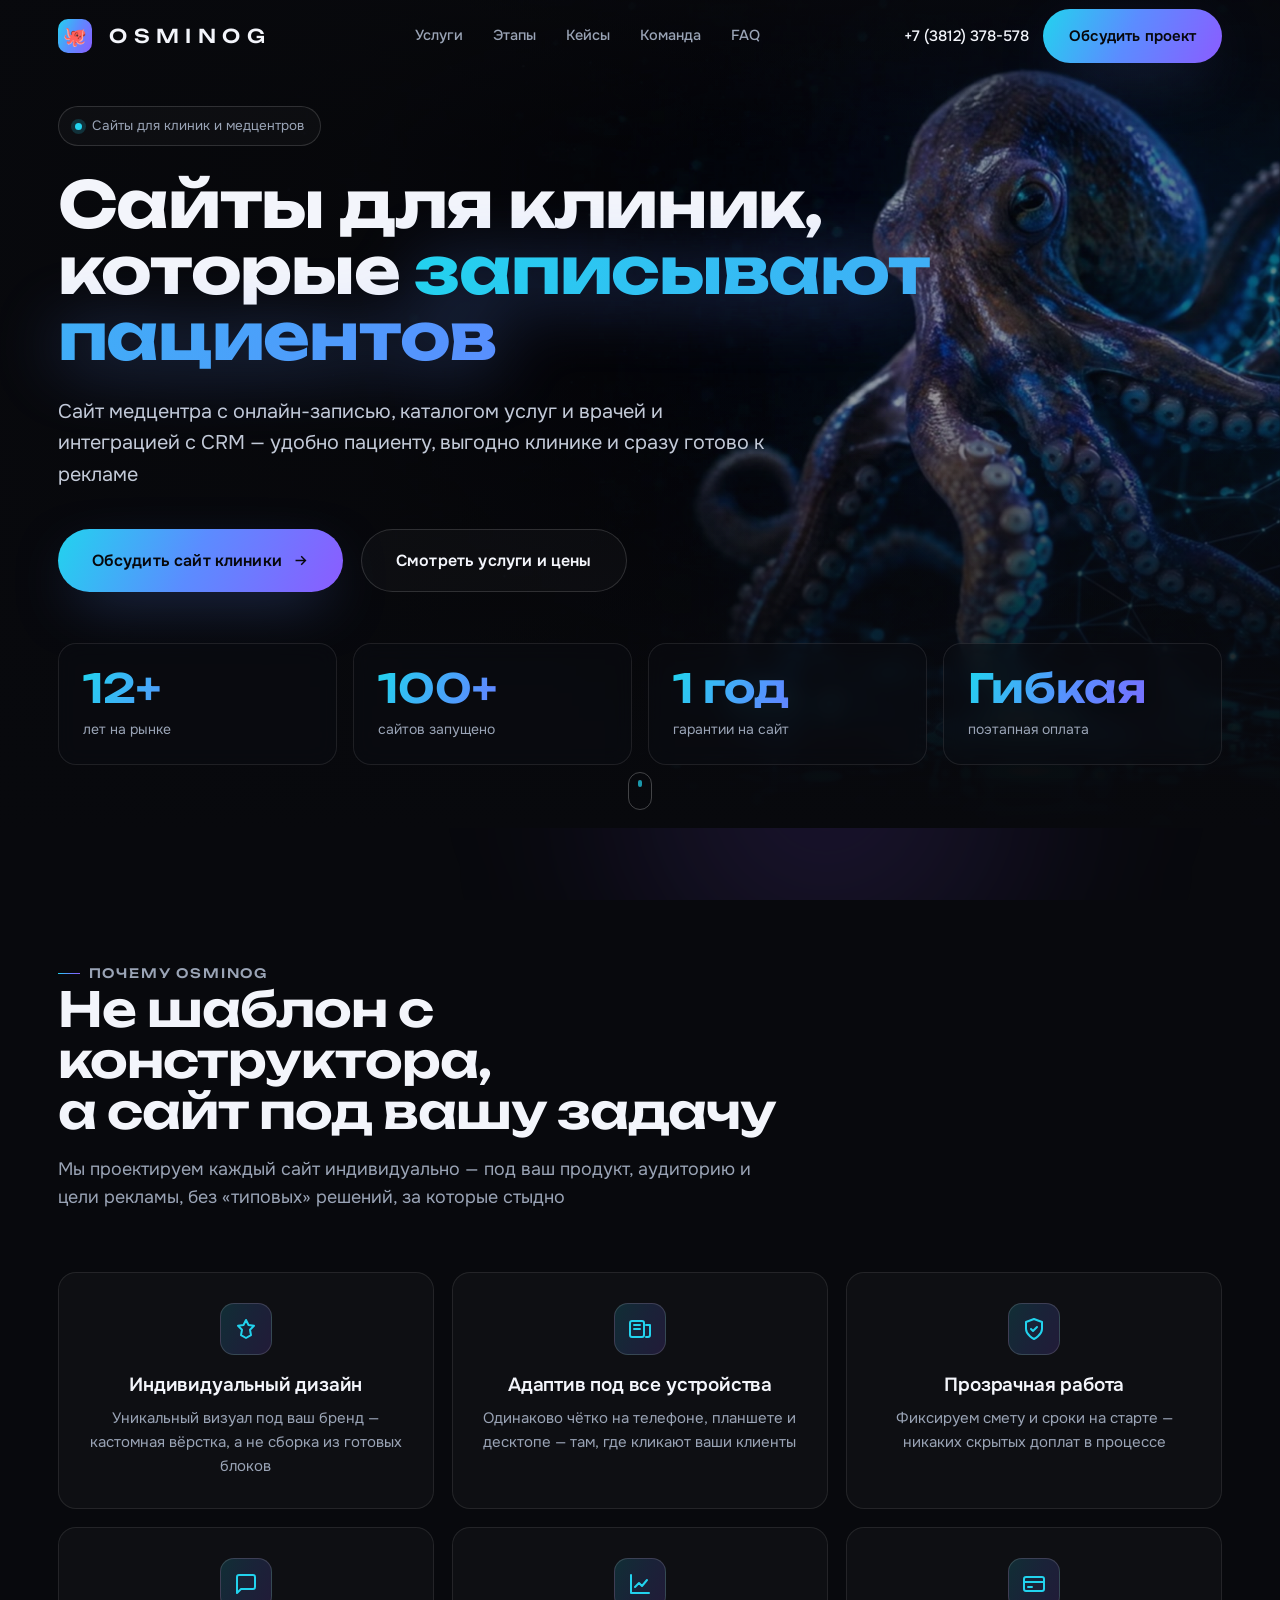
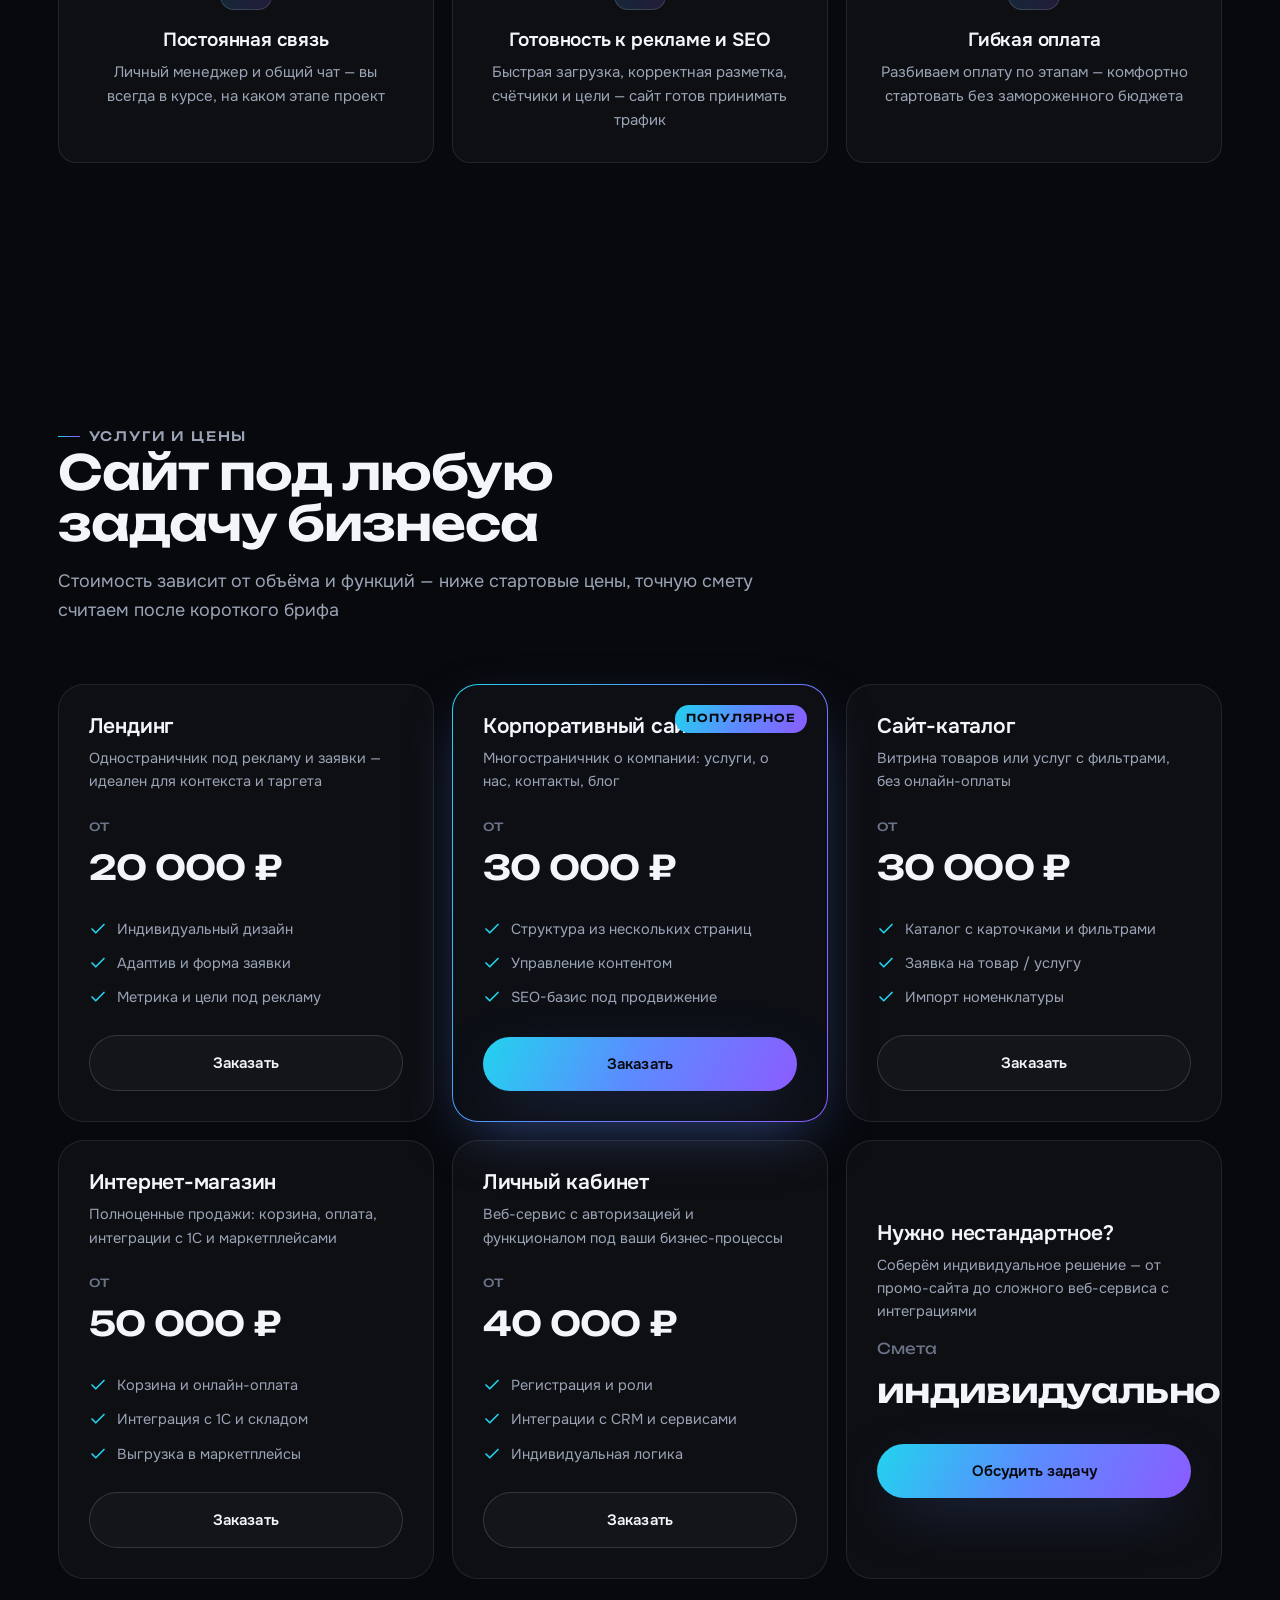
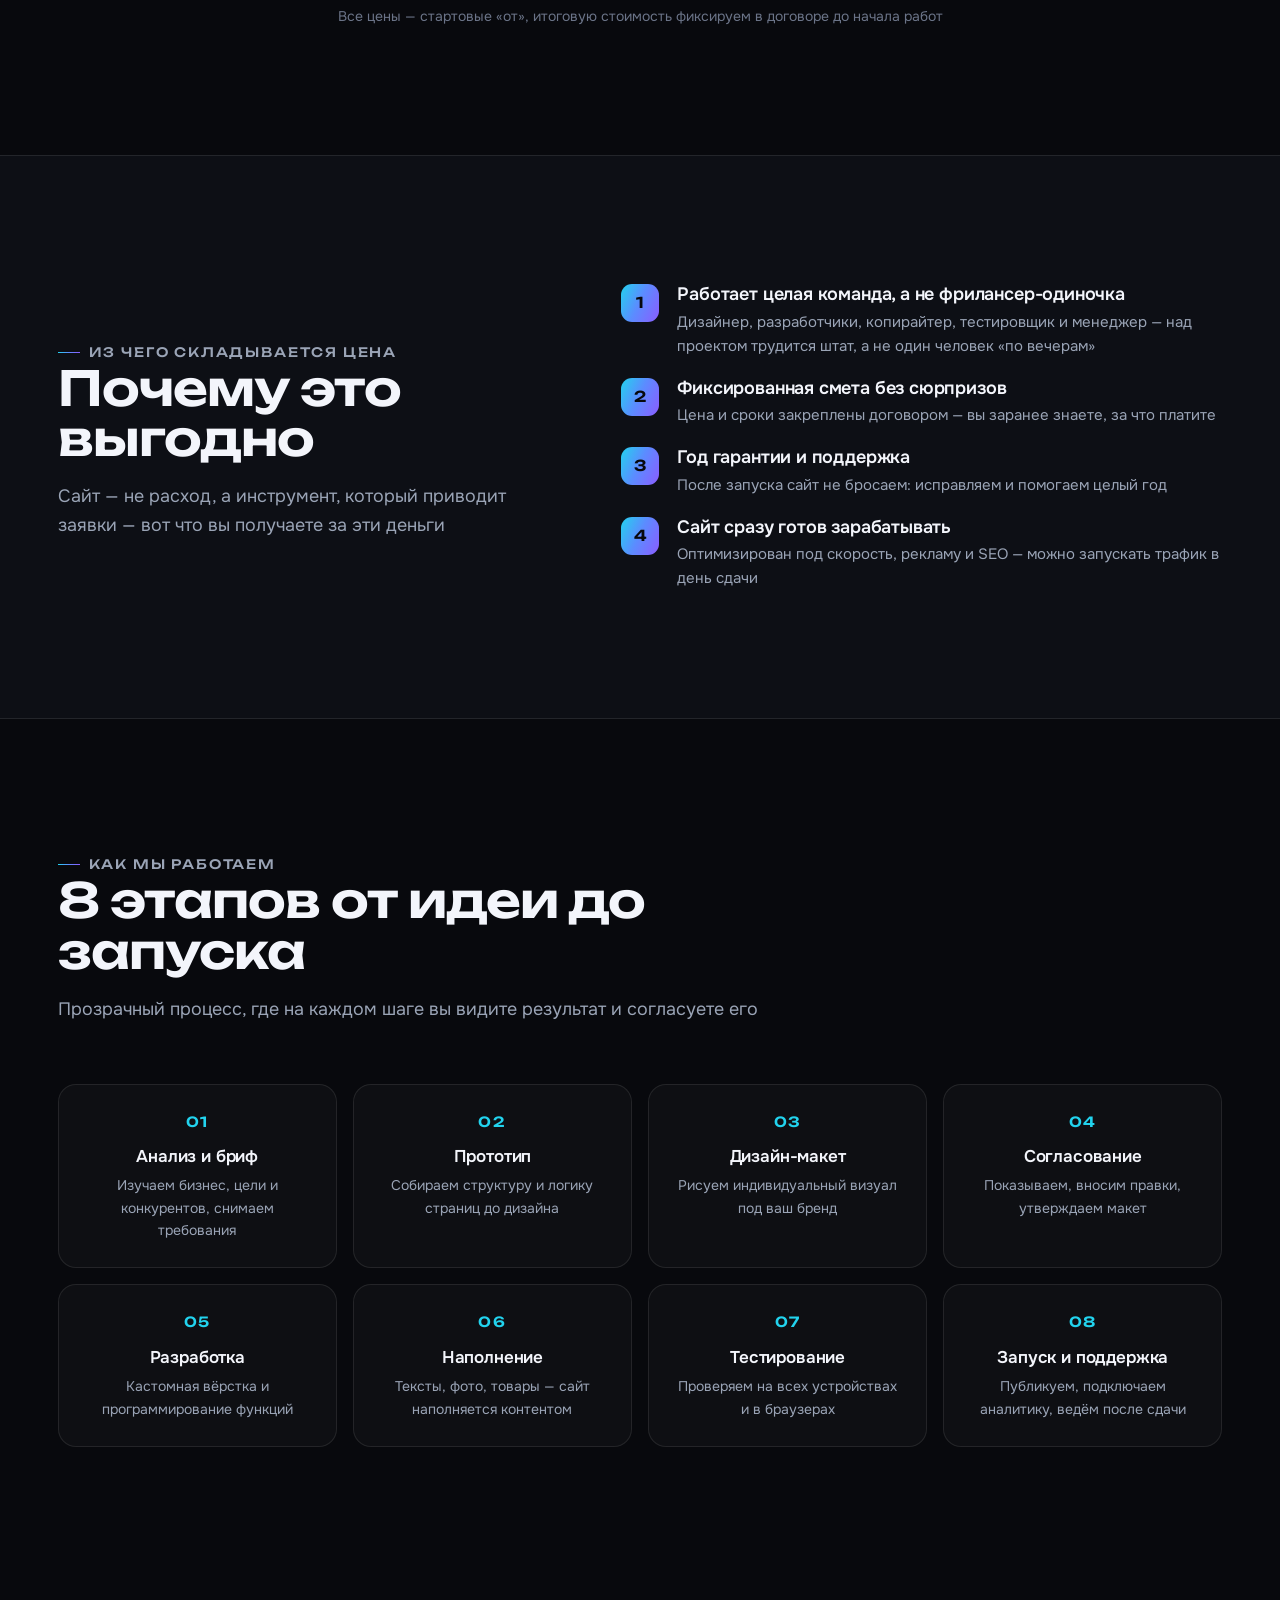
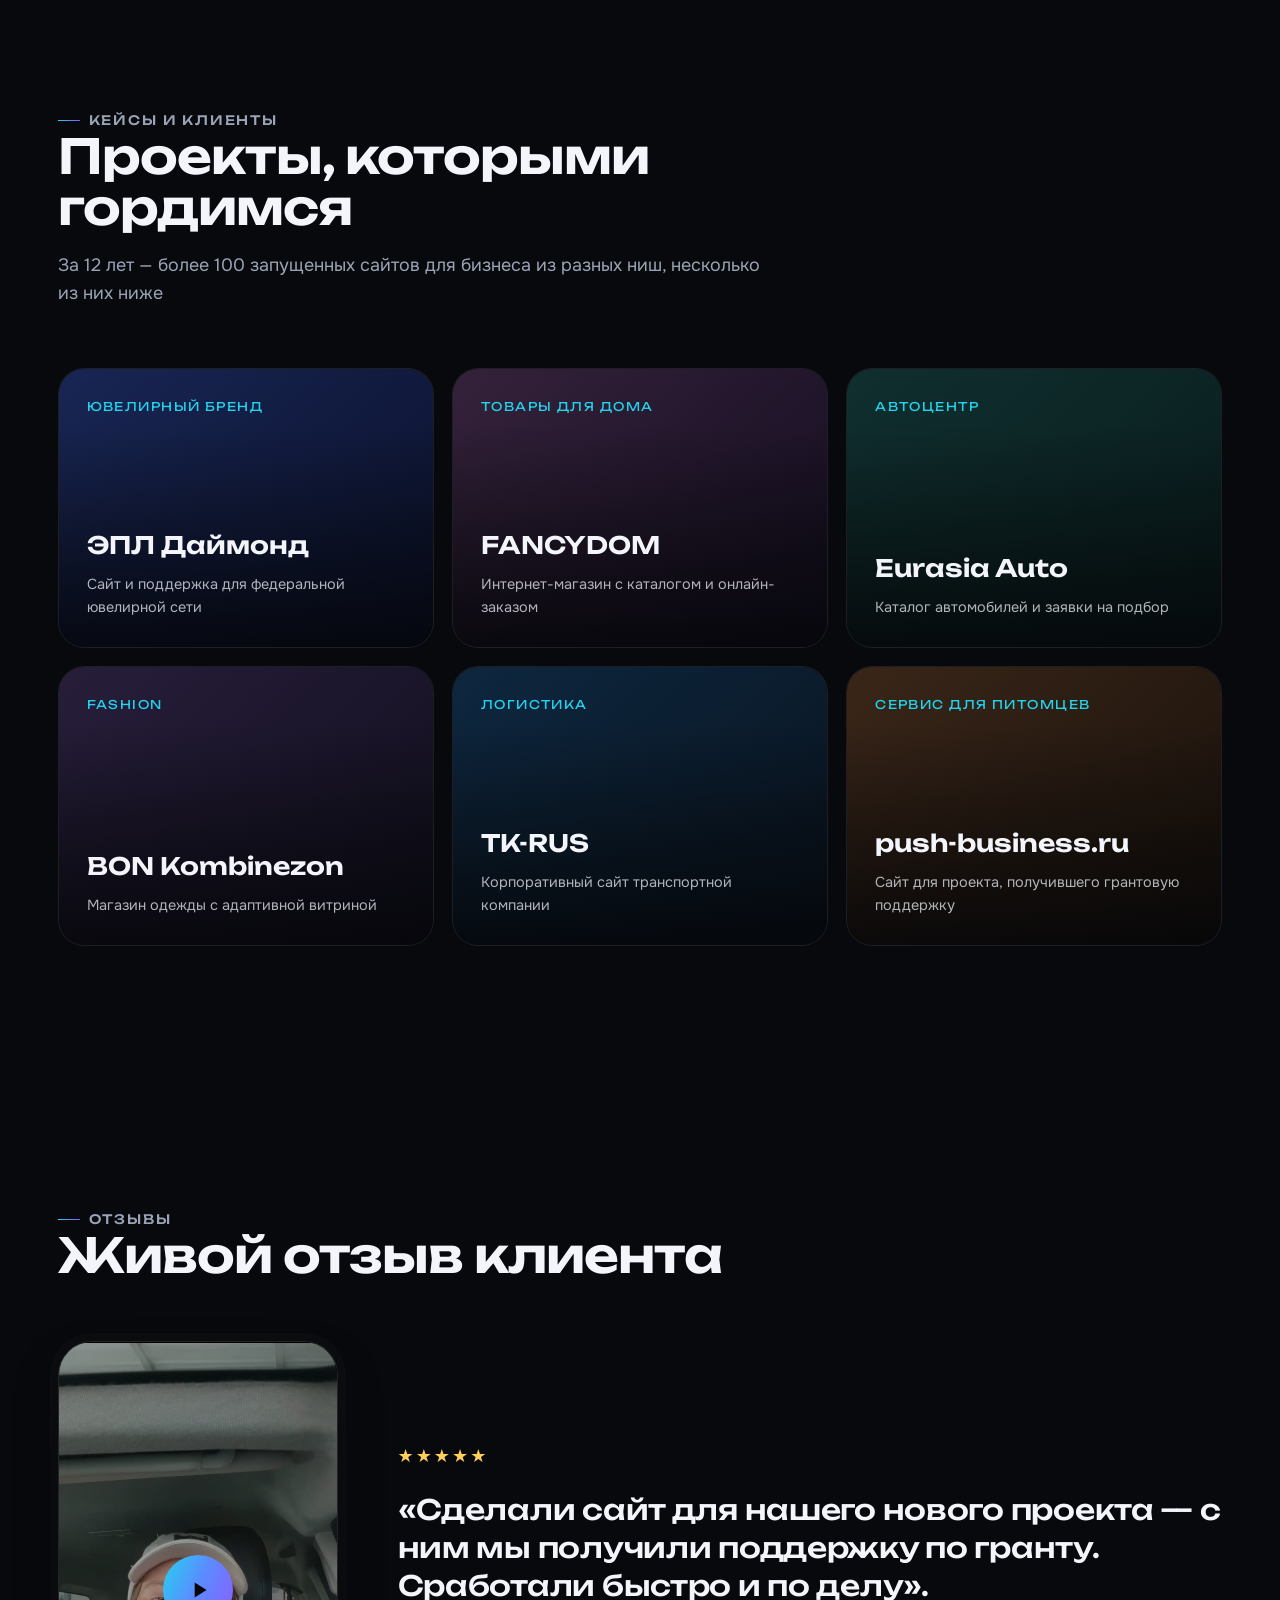
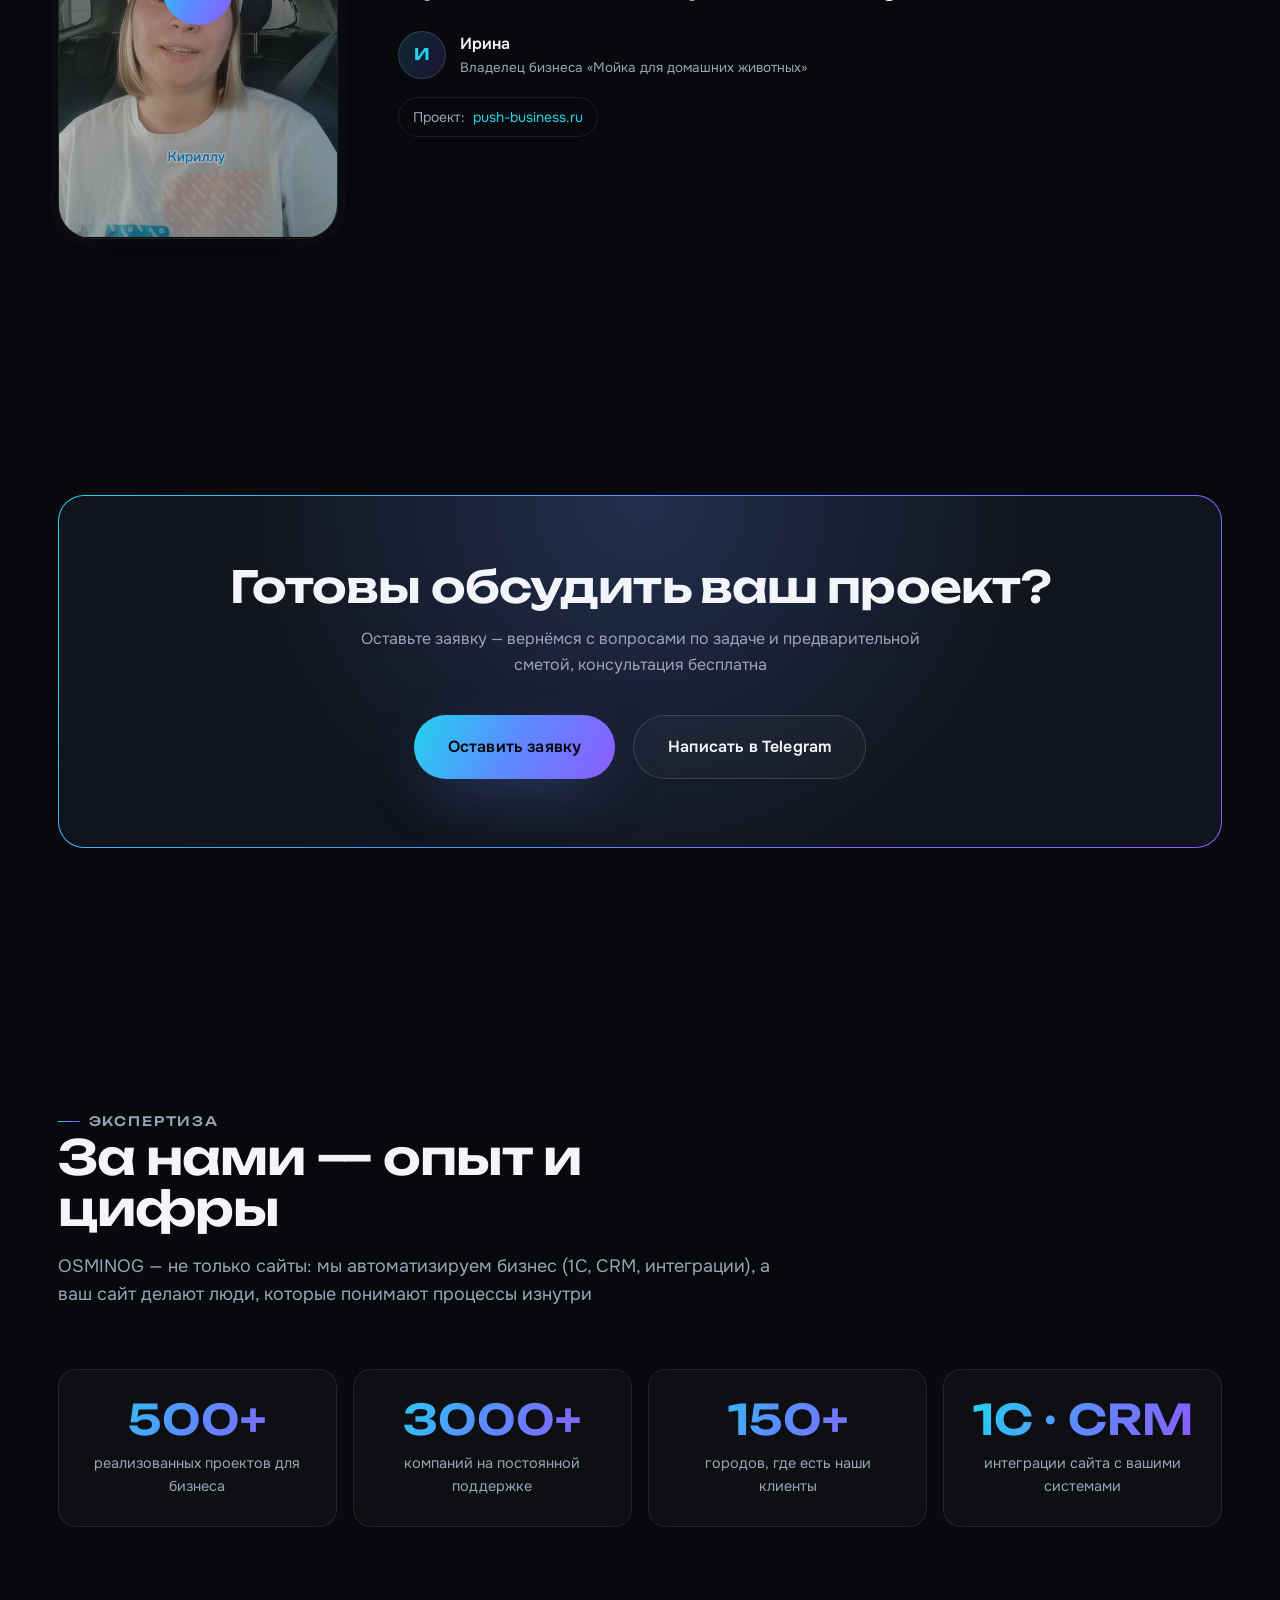
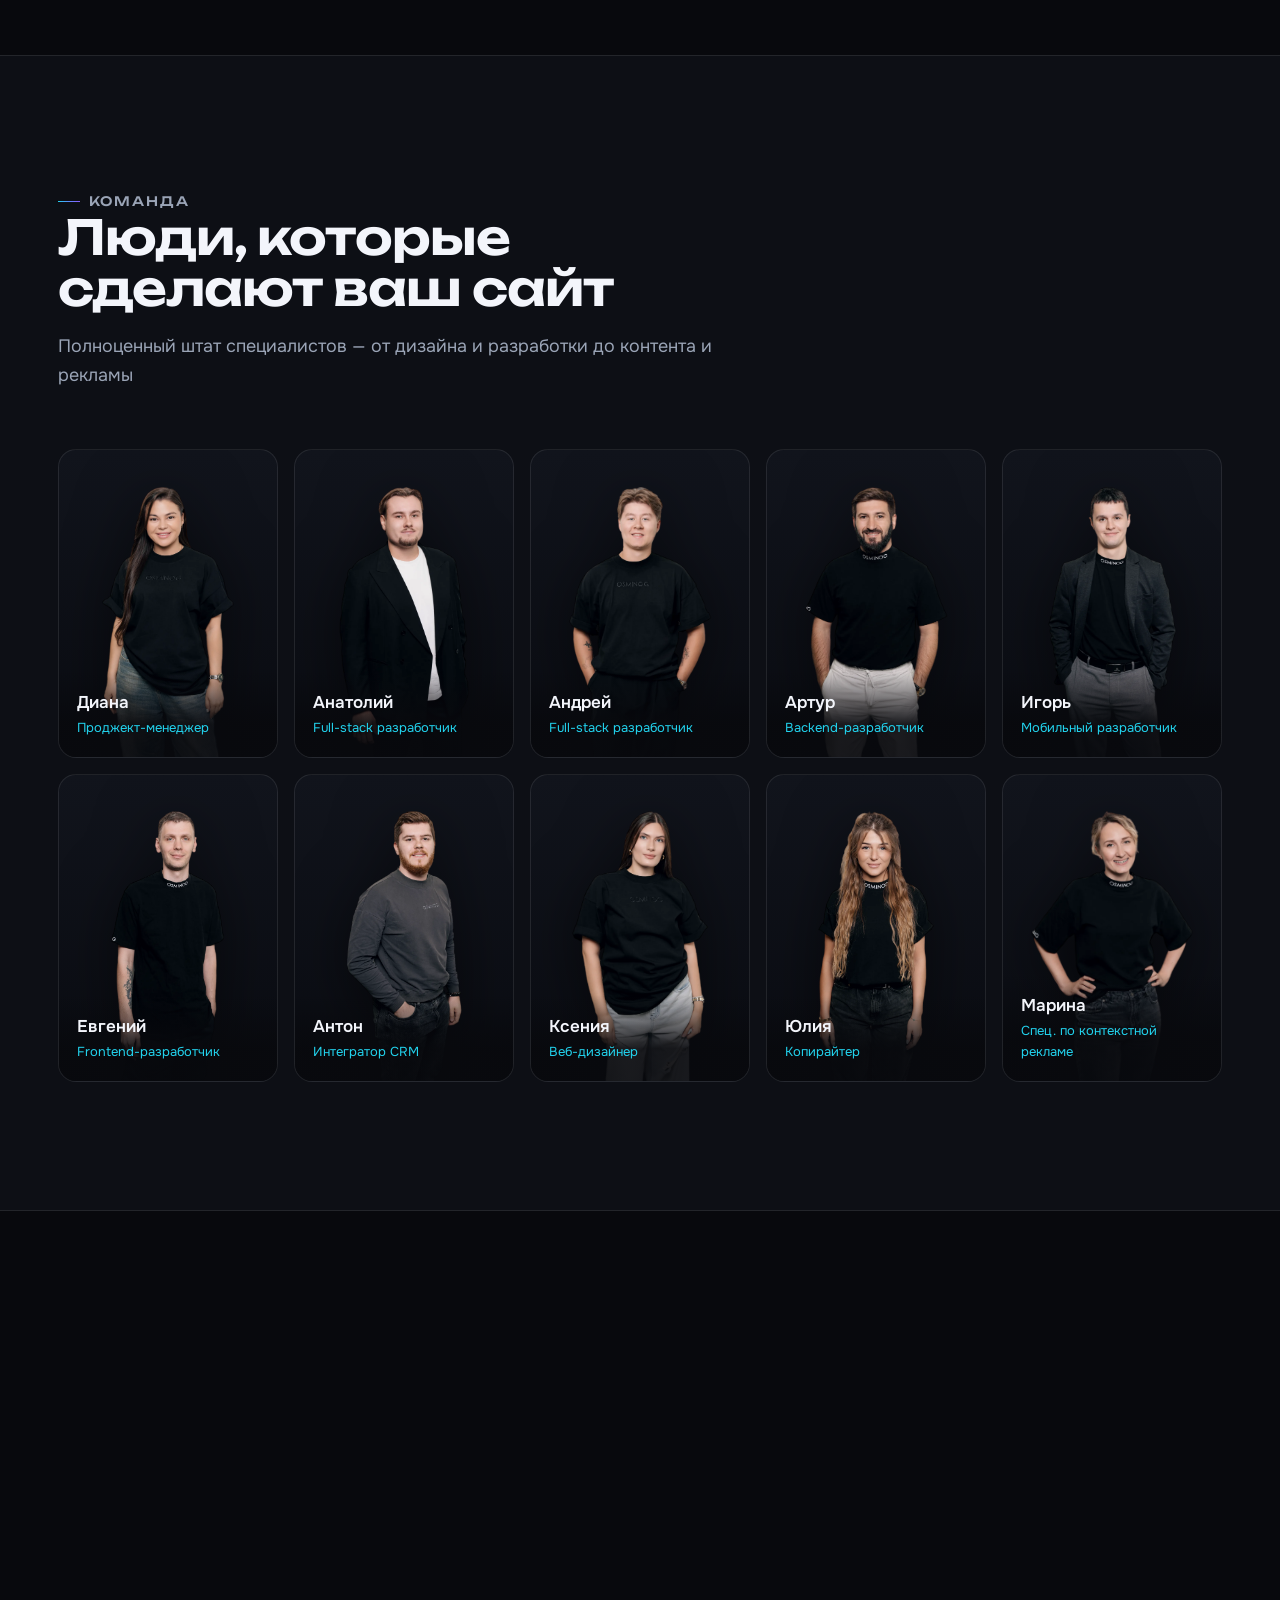
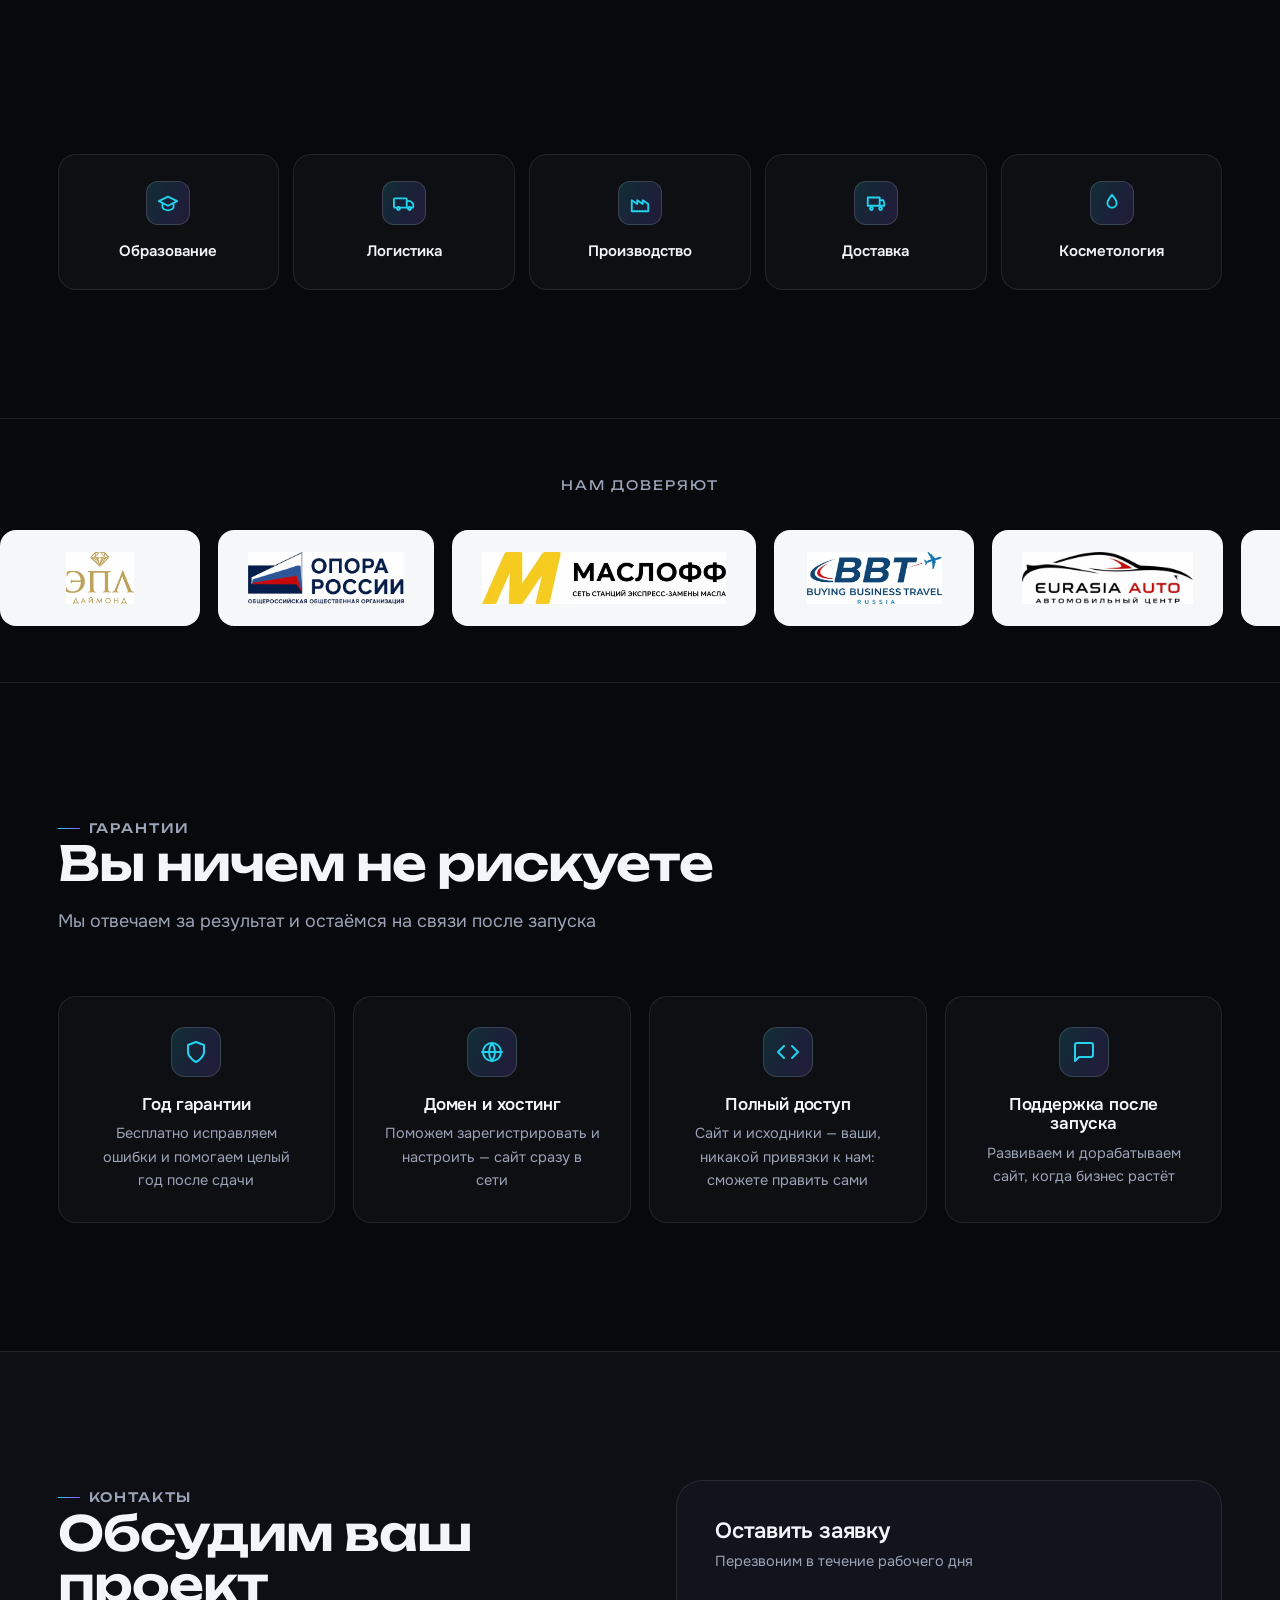
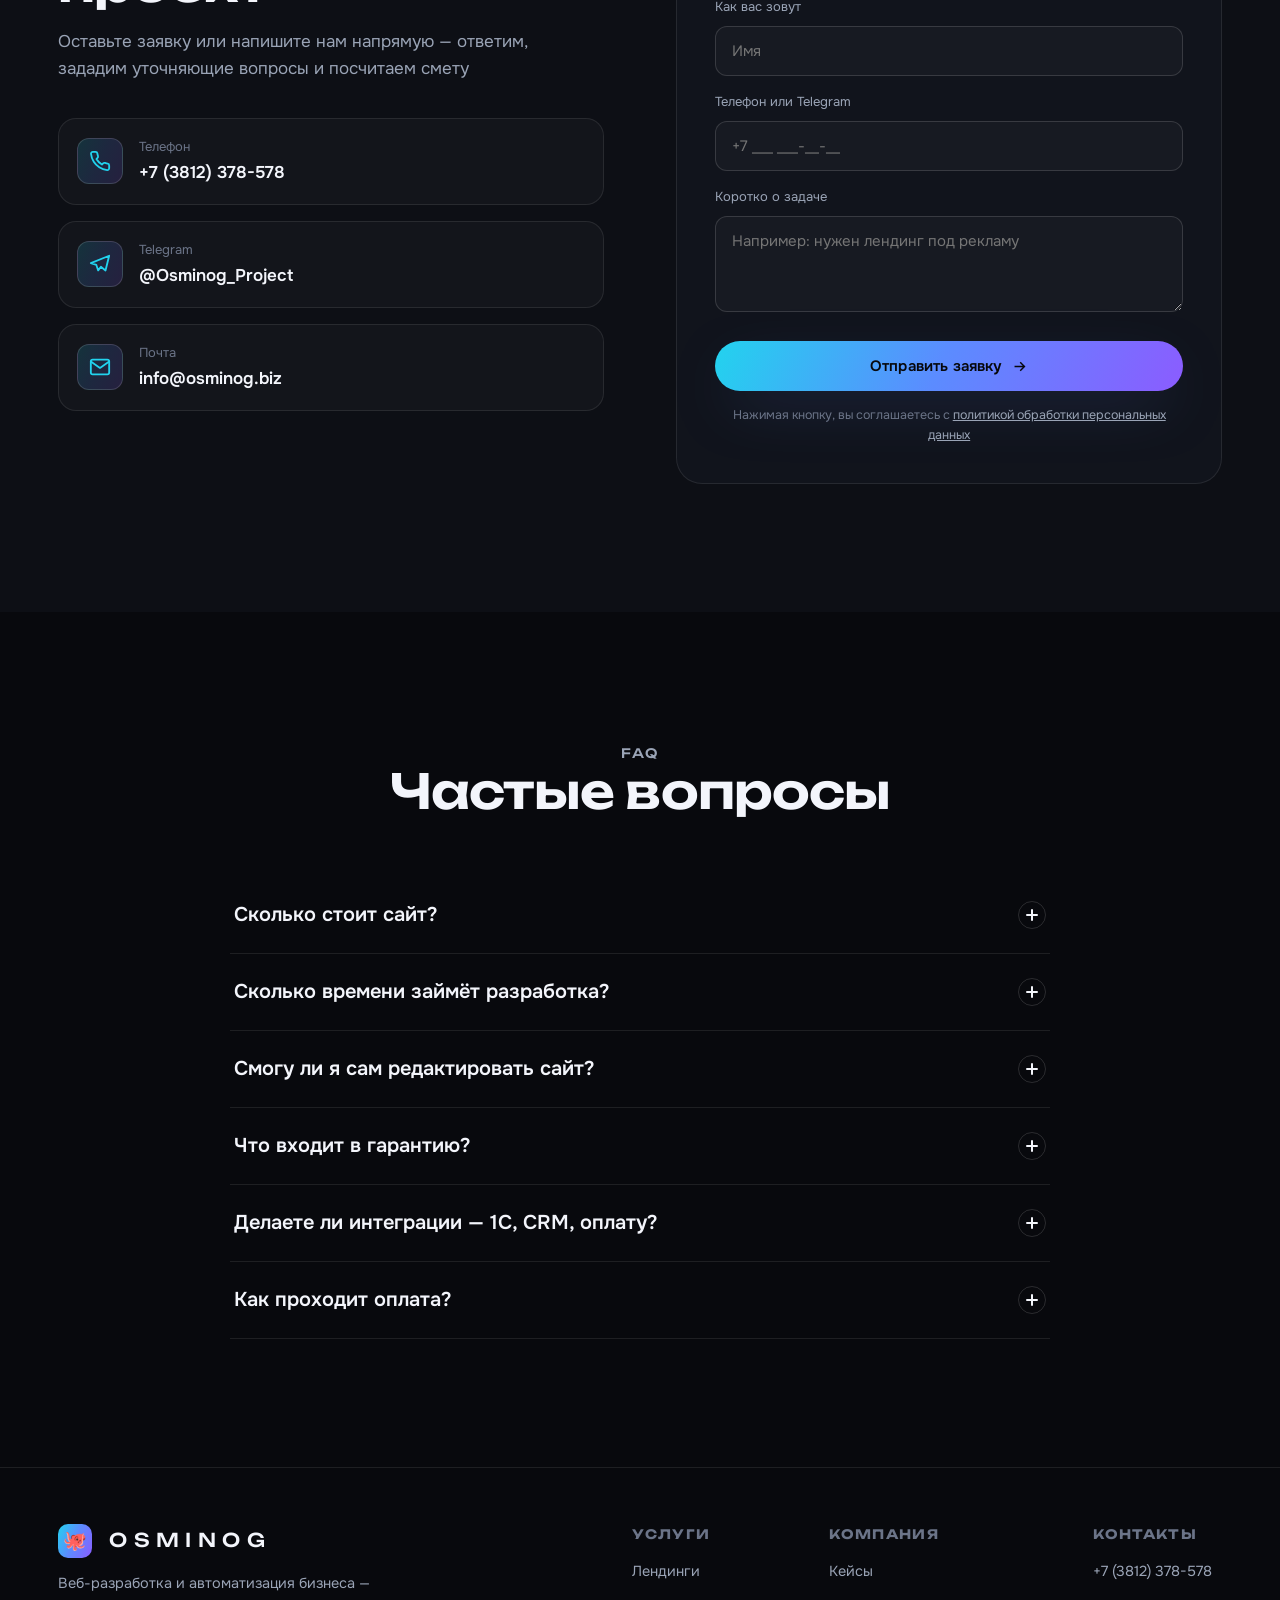
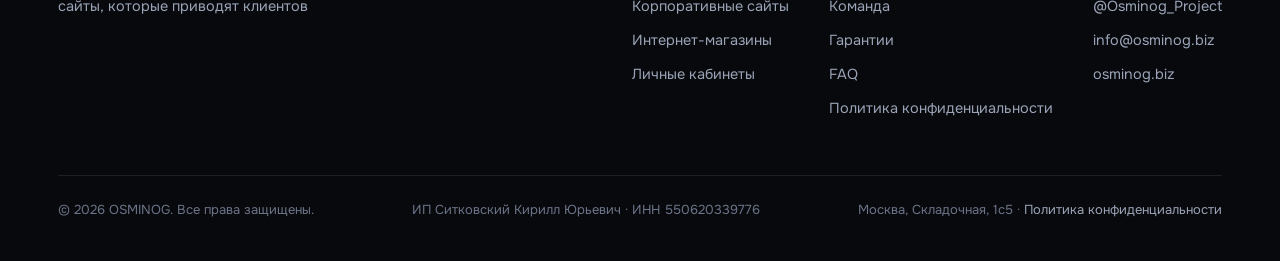
==== commit 396adf02: "Add requisites (ИП Ситковский, ИНН) to footer + privacy policy page (152-ФЗ) linked from footer and " ====
--- a/kliniki/index.html
+++ b/kliniki/index.html
@@ -13,7 +13,7 @@
 <link rel="preconnect" href="https://fonts.googleapis.com">
 <link rel="preconnect" href="https://fonts.gstatic.com" crossorigin>
 <link href="https://fonts.googleapis.com/css2?family=Unbounded:wght@500;600;700&family=Onest:wght@400;500;600;700&display=swap" rel="stylesheet">
-<link rel="stylesheet" href="../assets/css/style.css?v=10">
+<link rel="stylesheet" href="../assets/css/style.css?v=11">
 <link rel="icon" href="data:image/svg+xml,%3Csvg xmlns='http://www.w3.org/2000/svg' viewBox='0 0 32 32'%3E%3Crect width='32' height='32' rx='9' fill='%235b8cff'/%3E%3Ctext x='16' y='23' font-family='Arial' font-size='19' font-weight='700' fill='%23070810' text-anchor='middle'%3EO%3C/text%3E%3C/svg%3E">
 </head>
 <body data-niche="medicina" data-featured="korp">
@@ -58,11 +58,11 @@
 <section class="hero">
   <div class="hero-media" aria-hidden="true">
     <picture>
-      <source media="(max-width:900px)" srcset="../assets/video/hero-octopus-mobile.webp?v=10">
-      <img class="hero-poster" src="../assets/video/hero-octopus-poster.jpg?v=10" alt="">
+      <source media="(max-width:900px)" srcset="../assets/video/hero-octopus-mobile.webp?v=11">
+      <img class="hero-poster" src="../assets/video/hero-octopus-poster.jpg?v=11" alt="">
     </picture>
-    <video class="hero-video" poster="../assets/video/hero-octopus-poster.jpg?v=10" muted loop playsinline preload="none">
-      <source src="../assets/video/hero-octopus.mp4?v=10" type="video/mp4">
+    <video class="hero-video" poster="../assets/video/hero-octopus-poster.jpg?v=11" muted loop playsinline preload="none">
+      <source src="../assets/video/hero-octopus.mp4?v=11" type="video/mp4">
     </video>
     <div class="hero-scrim"></div>
   </div>
@@ -442,7 +442,7 @@
         <button type="submit" class="btn btn-primary">Отправить заявку
           <svg viewBox="0 0 24 24" fill="none" stroke="currentColor" stroke-width="2"><path d="M5 12h14M13 6l6 6-6 6"/></svg>
         </button>
-        <div class="privacy">Нажимая кнопку, вы соглашаетесь на обработку персональных данных</div>
+        <div class="privacy">Нажимая кнопку, вы соглашаетесь с <a href="../privacy.html" target="_blank" style="color:var(--muted);text-decoration:underline">политикой обработки персональных данных</a></div>
       </div>
       <div class="form-ok">
         <div class="check"><svg viewBox="0 0 24 24" fill="none" stroke-width="2.5" stroke-linecap="round" stroke-linejoin="round"><path d="M20 6L9 17l-5-5"/></svg></div>
@@ -495,6 +495,7 @@
           <a href="#team">Команда</a>
           <a href="#guarantees">Гарантии</a>
           <a href="#faq">FAQ</a>
+          <a href="../privacy.html">Политика конфиденциальности</a>
         </div>
         <div>
           <h5>Контакты</h5>
@@ -507,7 +508,8 @@
     </div>
     <div class="footer-bottom">
       <span>© <span id="year">2026</span> OSMINOG. Все права защищены.</span>
-      <span>Москва, Складочная, 1с5</span>
+      <span>ИП Ситковский Кирилл Юрьевич · ИНН 550620339776</span>
+      <span>Москва, Складочная, 1с5 · <a href="../privacy.html" style="color:var(--muted)">Политика конфиденциальности</a></span>
     </div>
   </div>
 </footer>
@@ -522,6 +524,6 @@
         var btn=p.querySelector('.btn'); if(btn){btn.classList.remove('btn-ghost'); btn.classList.add('btn-primary');}}}
   })();
 </script>
-<script src="../assets/js/main.js?v=10"></script>
+<script src="../assets/js/main.js?v=11"></script>
 </body>
 </html>
--- a/assets/css/style.css
+++ b/assets/css/style.css
@@ -613,3 +613,20 @@
   .hero-badge{margin-bottom:20px}
   .hero .hero-stats{margin-top:clamp(34px,9vw,48px)}
 }
+
+/* ============================================================
+   ЮРИДИЧЕСКАЯ СТРАНИЦА (политика конфиденциальности)
+   ============================================================ */
+.legal{max-width:860px;margin-inline:auto;padding:clamp(110px,16vw,150px) var(--gutter) 90px}
+.legal .back{display:inline-flex;align-items:center;gap:8px;color:var(--muted);font-size:14px;margin-bottom:28px;transition:color .2s}
+.legal .back:hover{color:var(--accent-2)}
+.legal h1{font-size:clamp(28px,4.4vw,42px);margin-bottom:10px}
+.legal .updated{color:var(--faint);font-size:14px;margin-bottom:36px}
+.legal h2{font-family:var(--font);font-size:clamp(19px,2.4vw,23px);font-weight:600;margin:34px 0 12px}
+.legal p,.legal li{color:#b9c1d0;font-size:15.5px;line-height:1.7}
+.legal p{margin-bottom:12px}
+.legal ul{margin:0 0 12px 0;padding-left:0;display:flex;flex-direction:column;gap:8px}
+.legal li{position:relative;padding-left:22px}
+.legal li::before{content:"";position:absolute;left:2px;top:11px;width:6px;height:6px;border-radius:50%;background:var(--grad)}
+.legal a{color:var(--accent-2)}
+.legal .req{margin-top:16px;padding:20px 22px;border-radius:var(--radius);background:var(--surface);border:1px solid var(--border);color:#cdd4e0;font-size:15px}
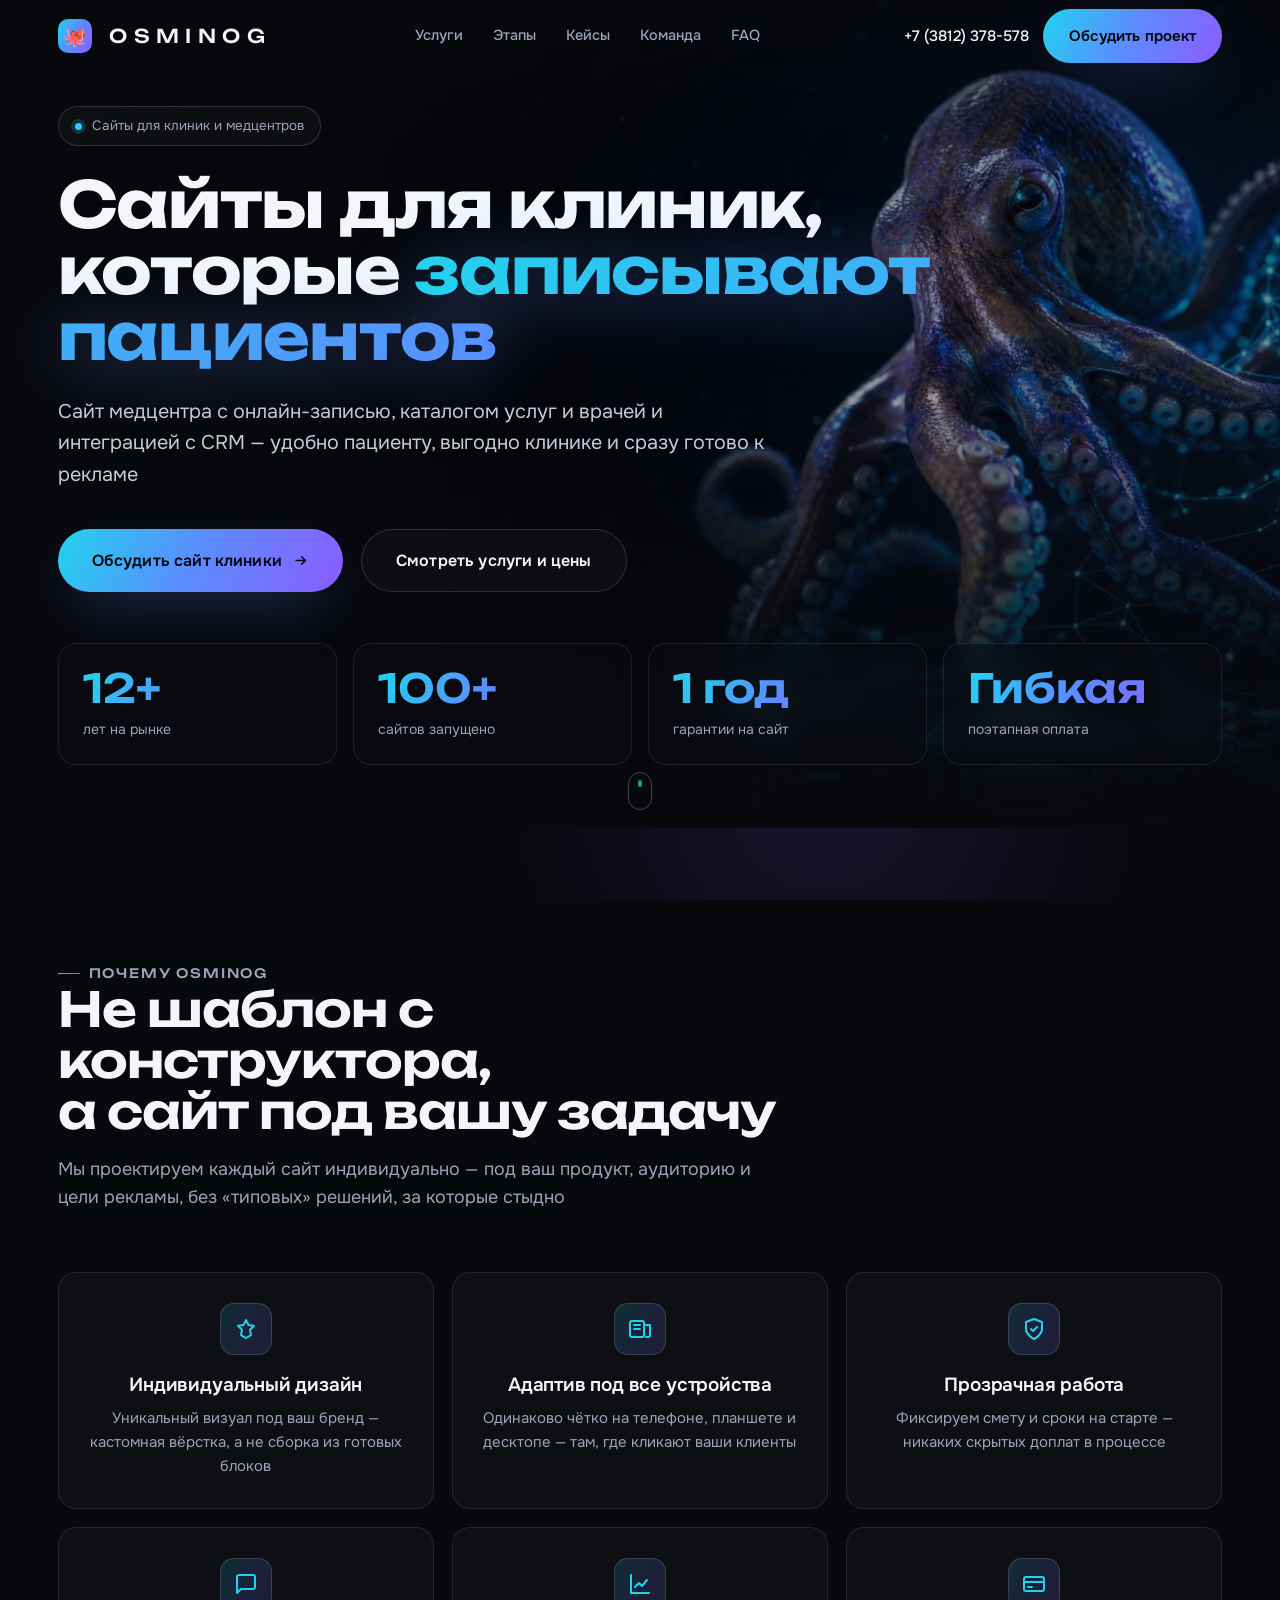
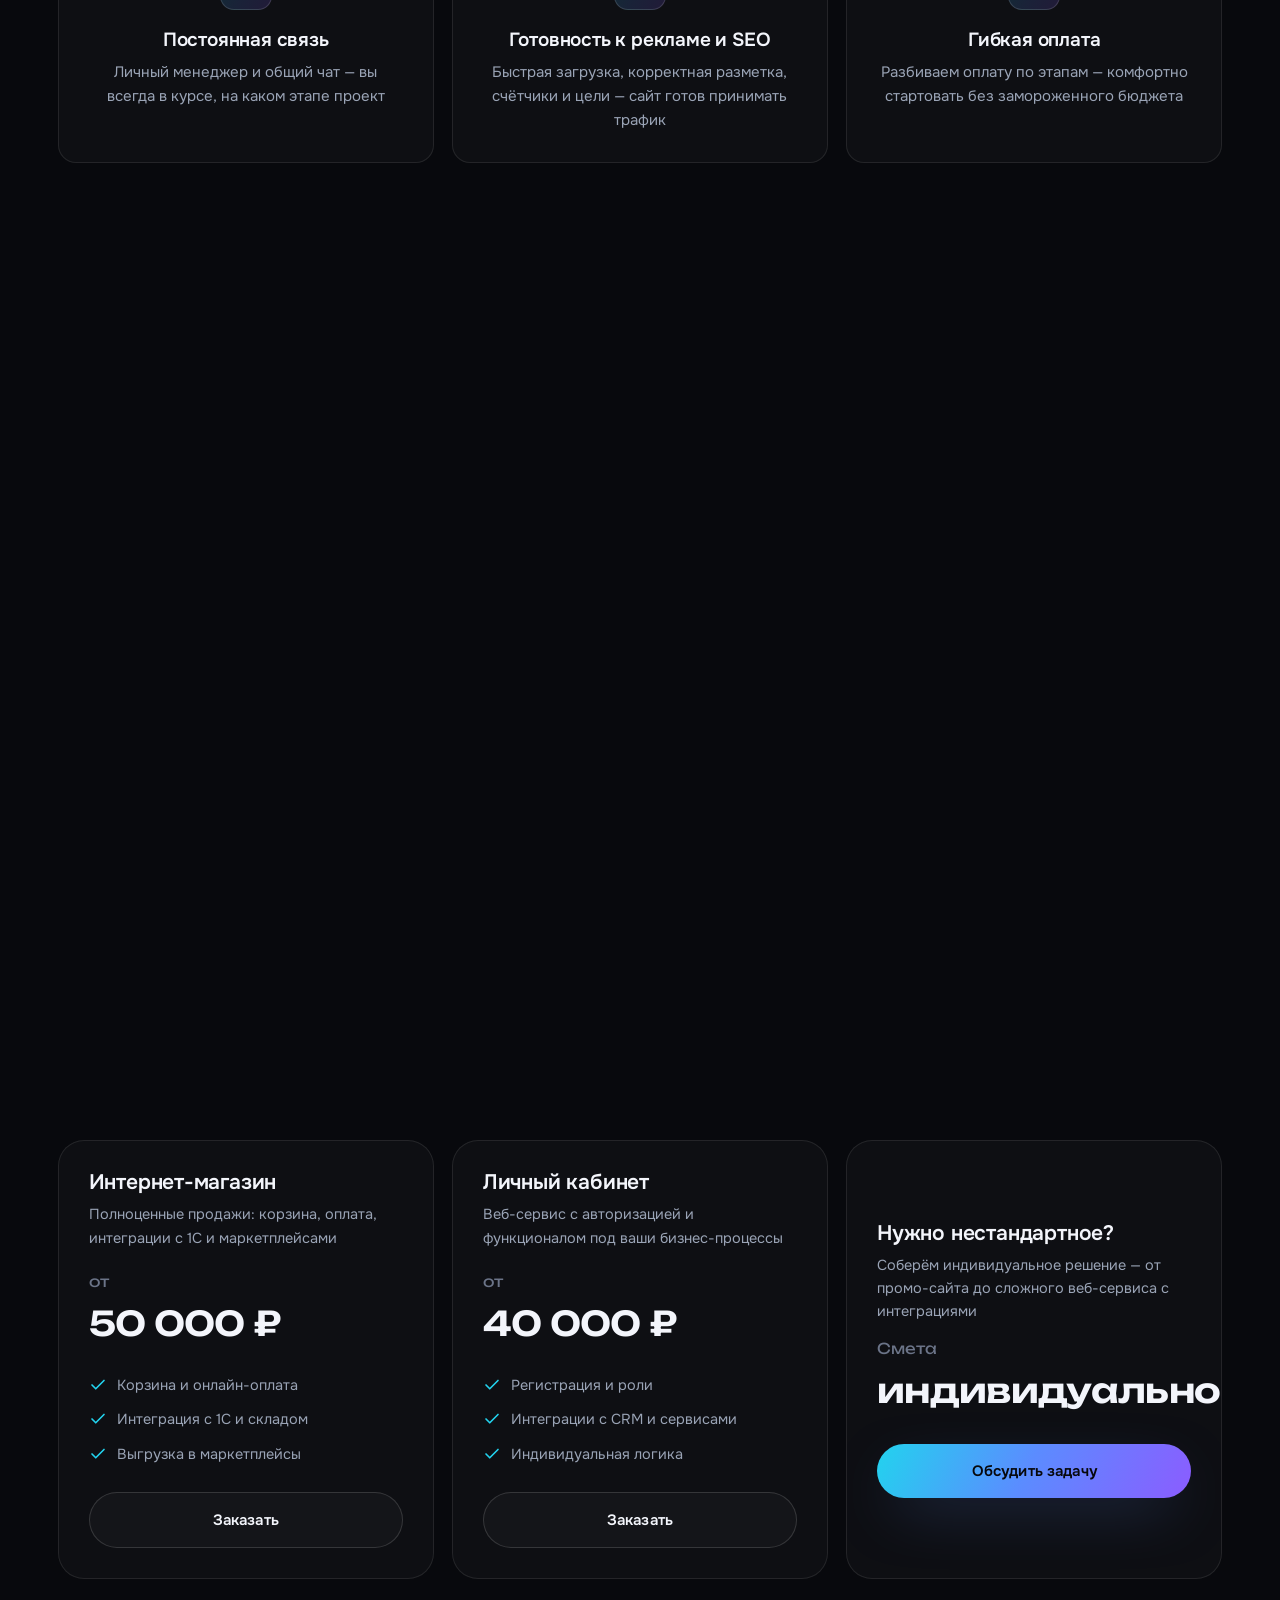
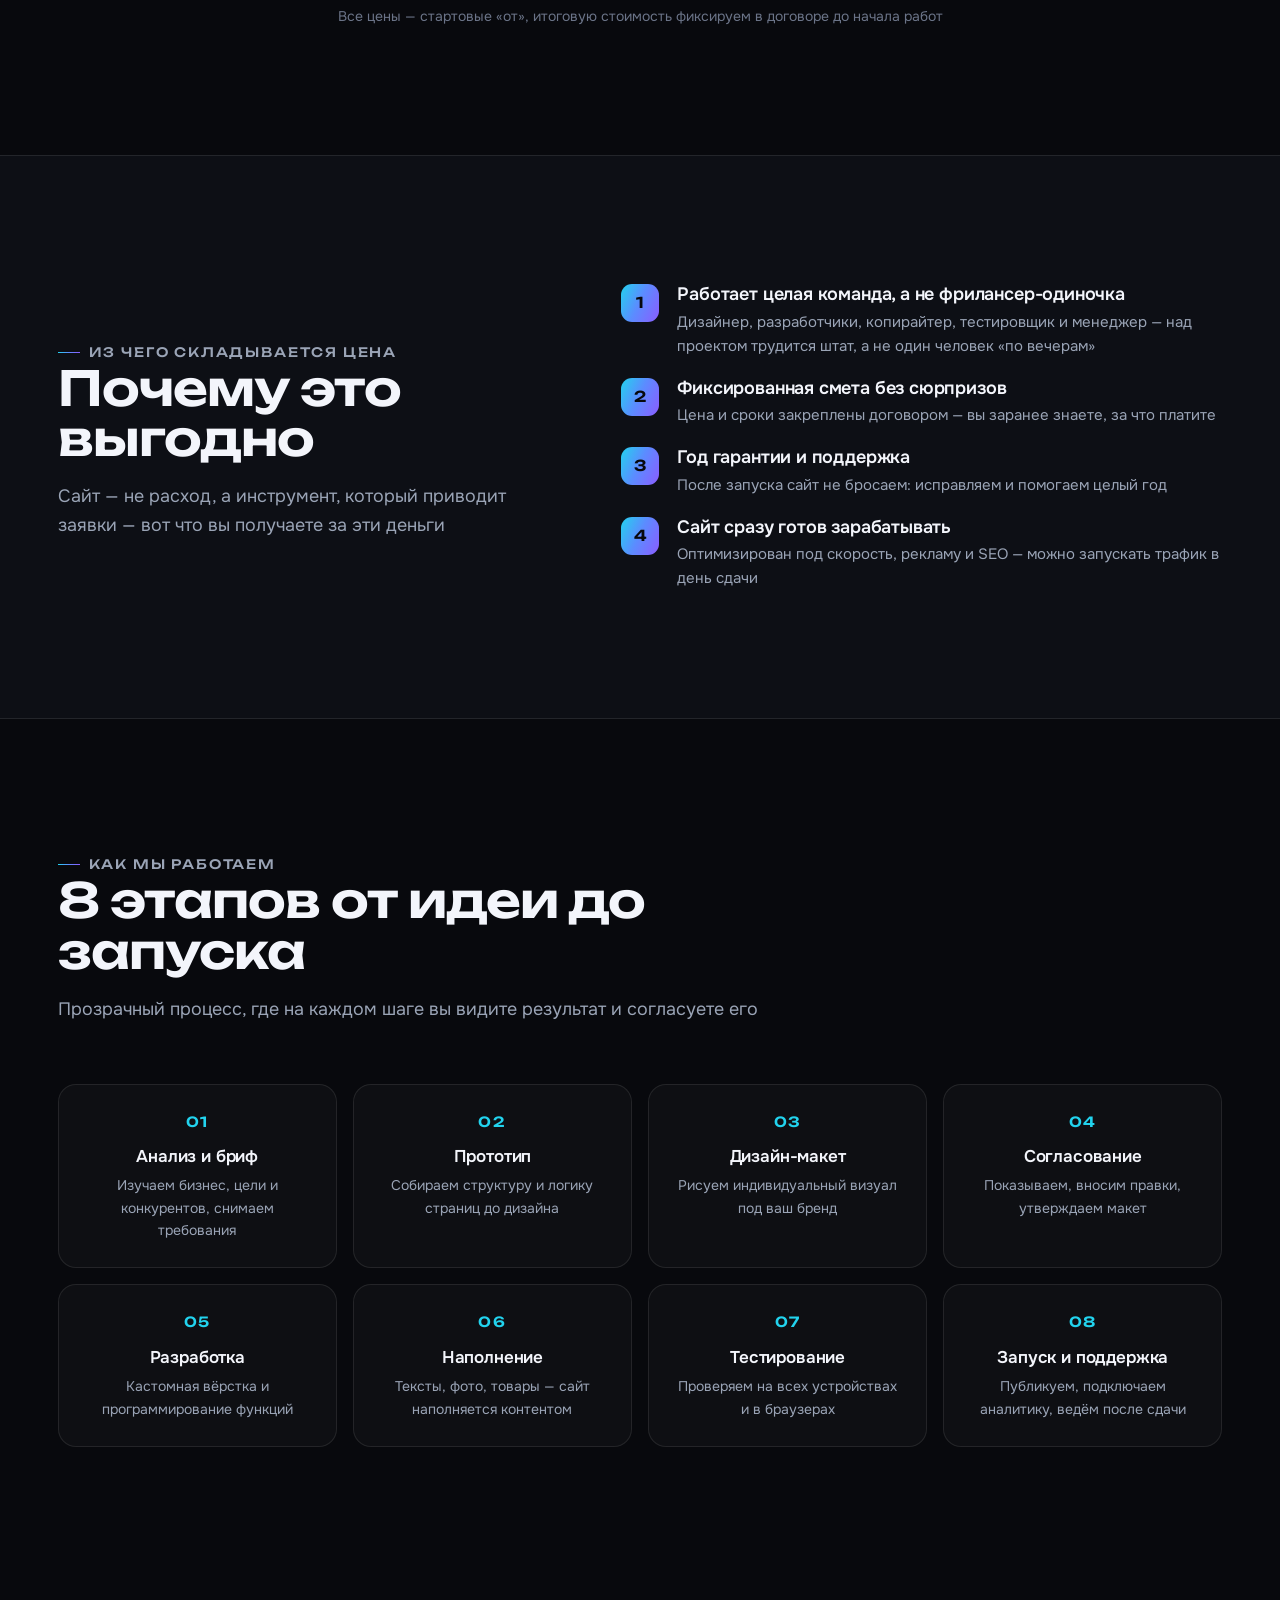
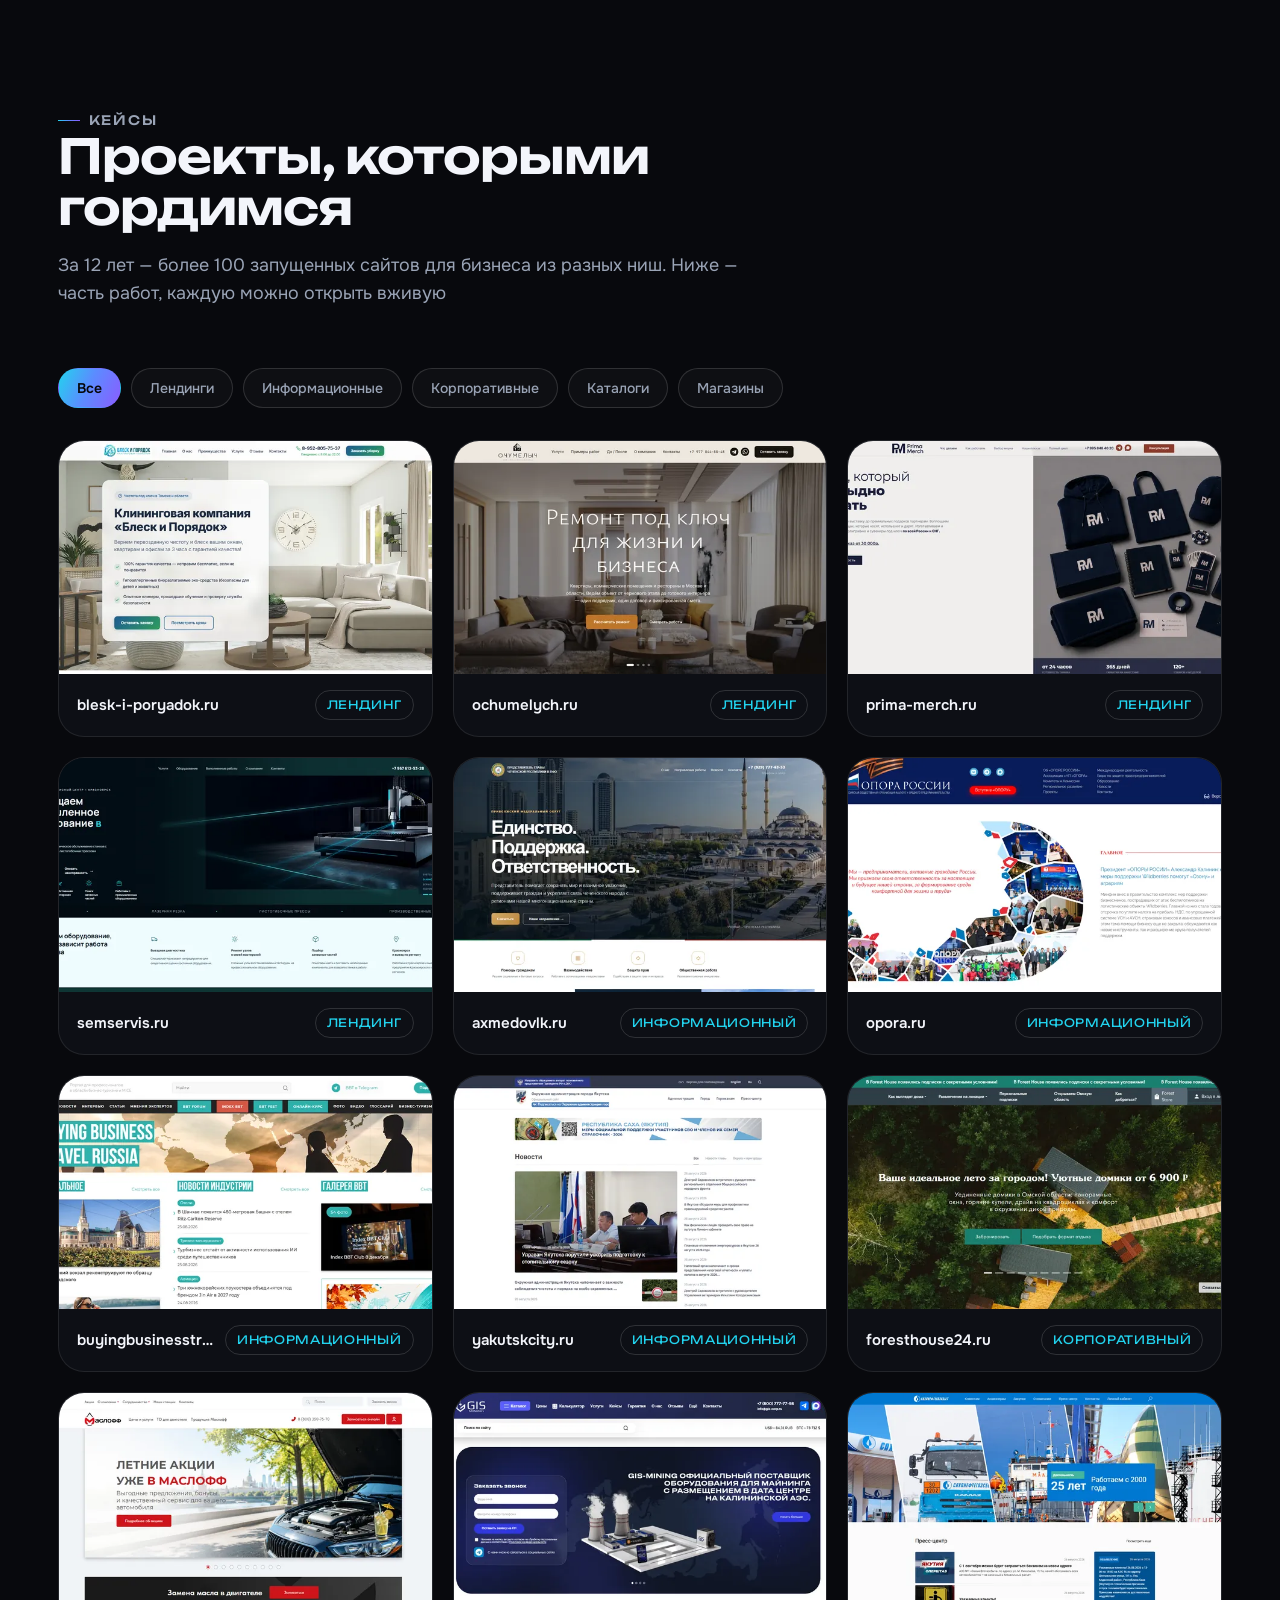
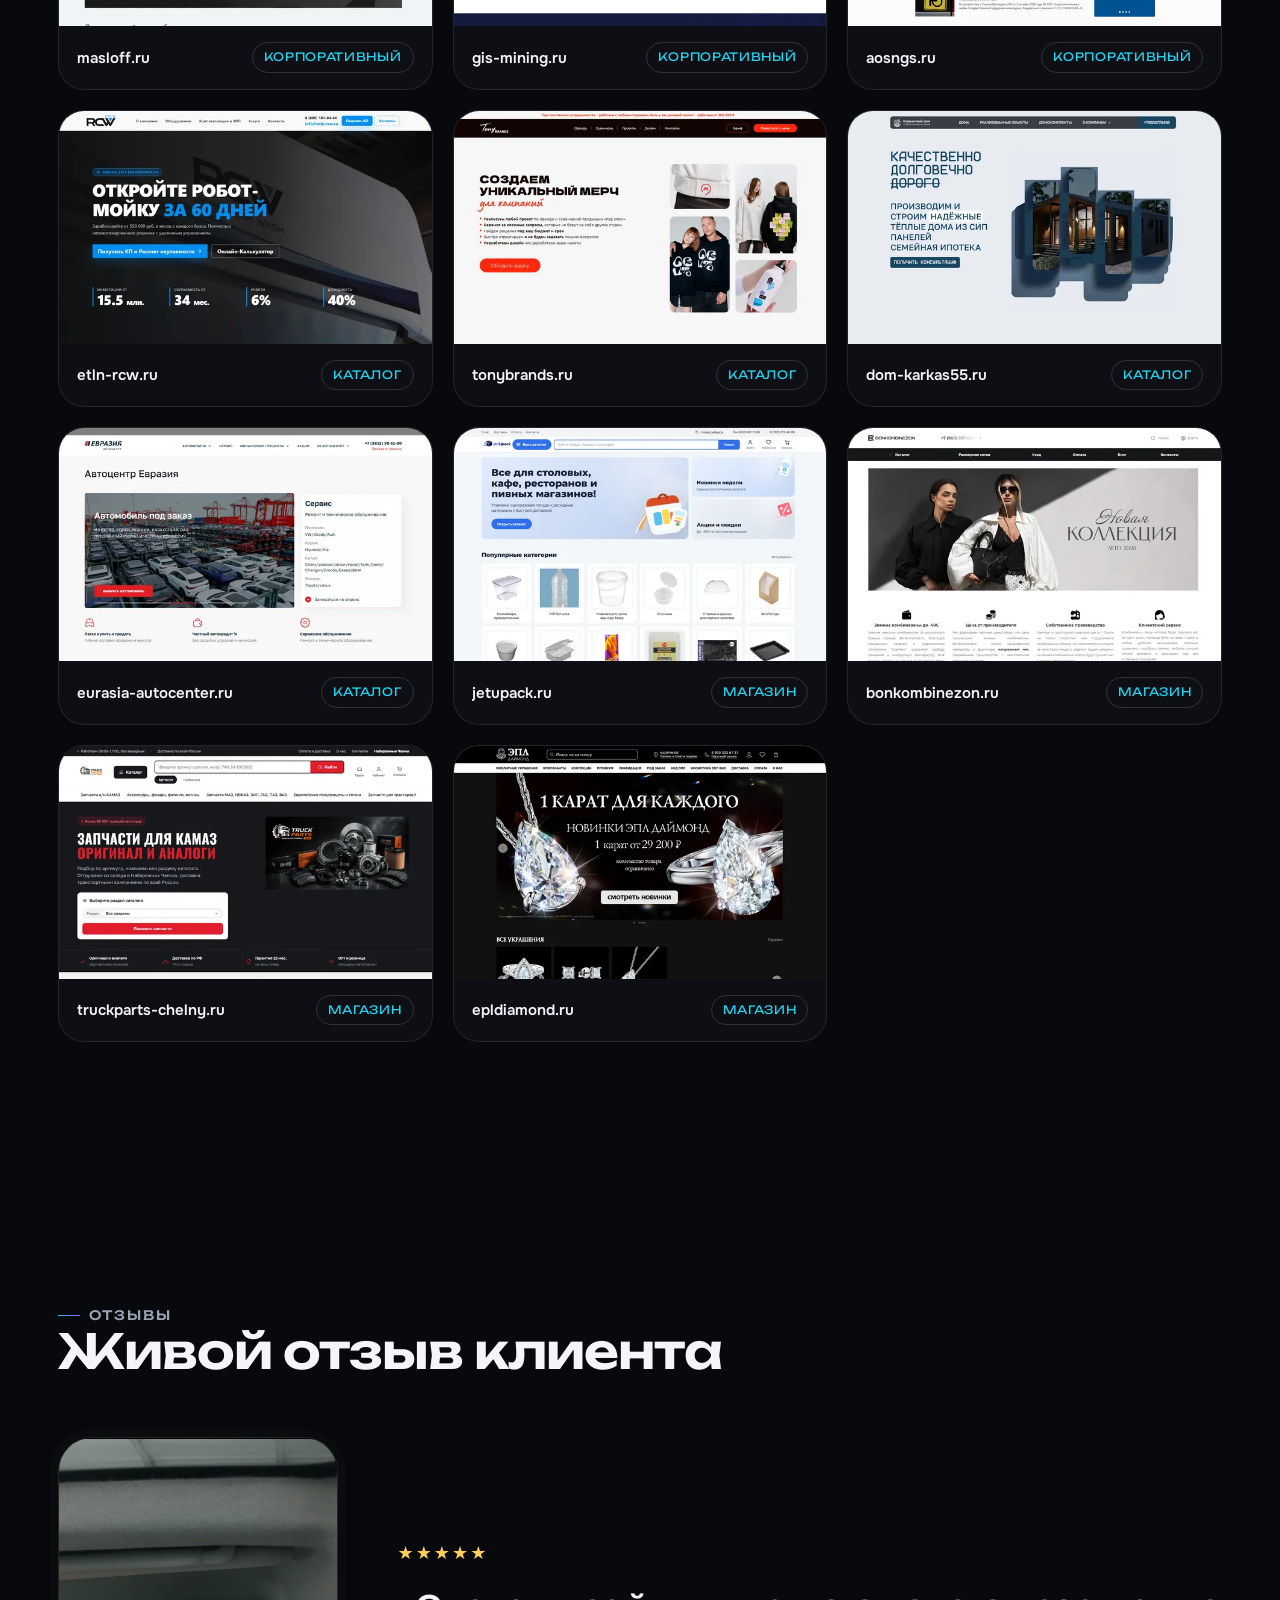
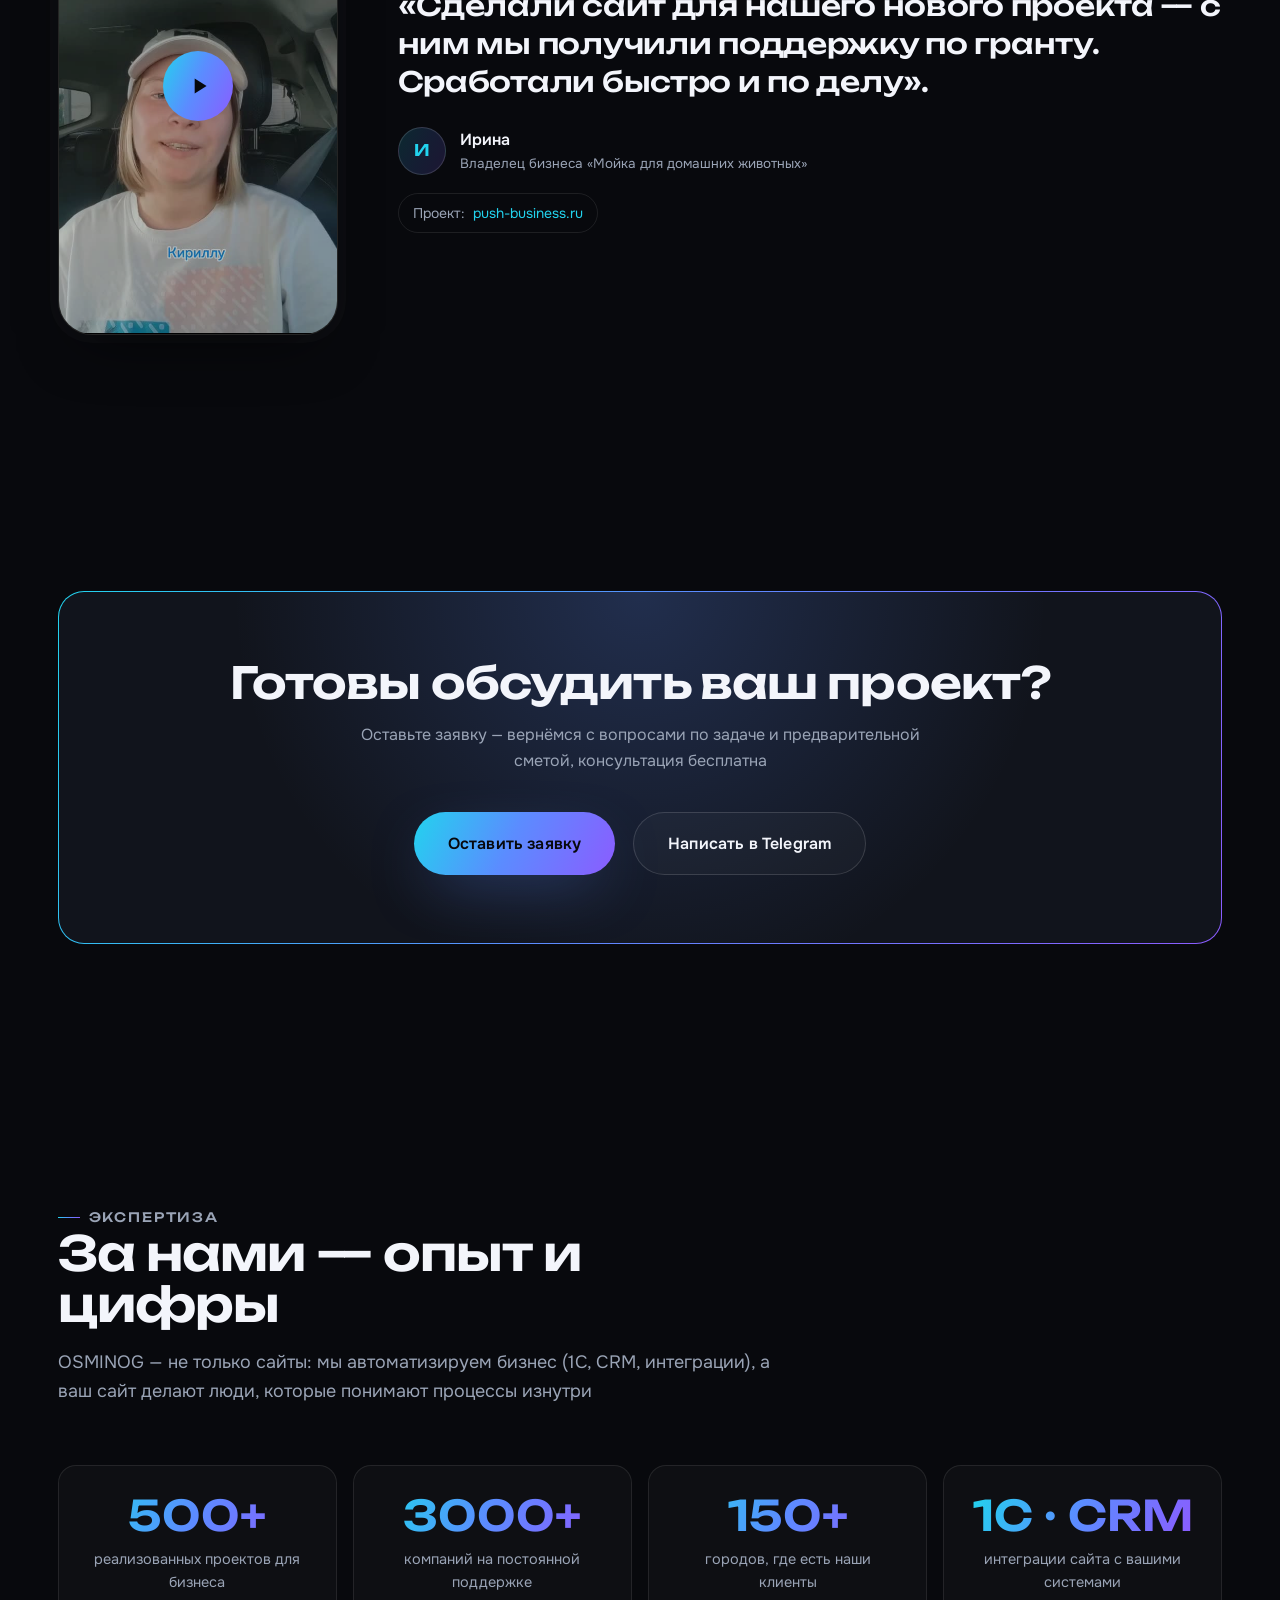
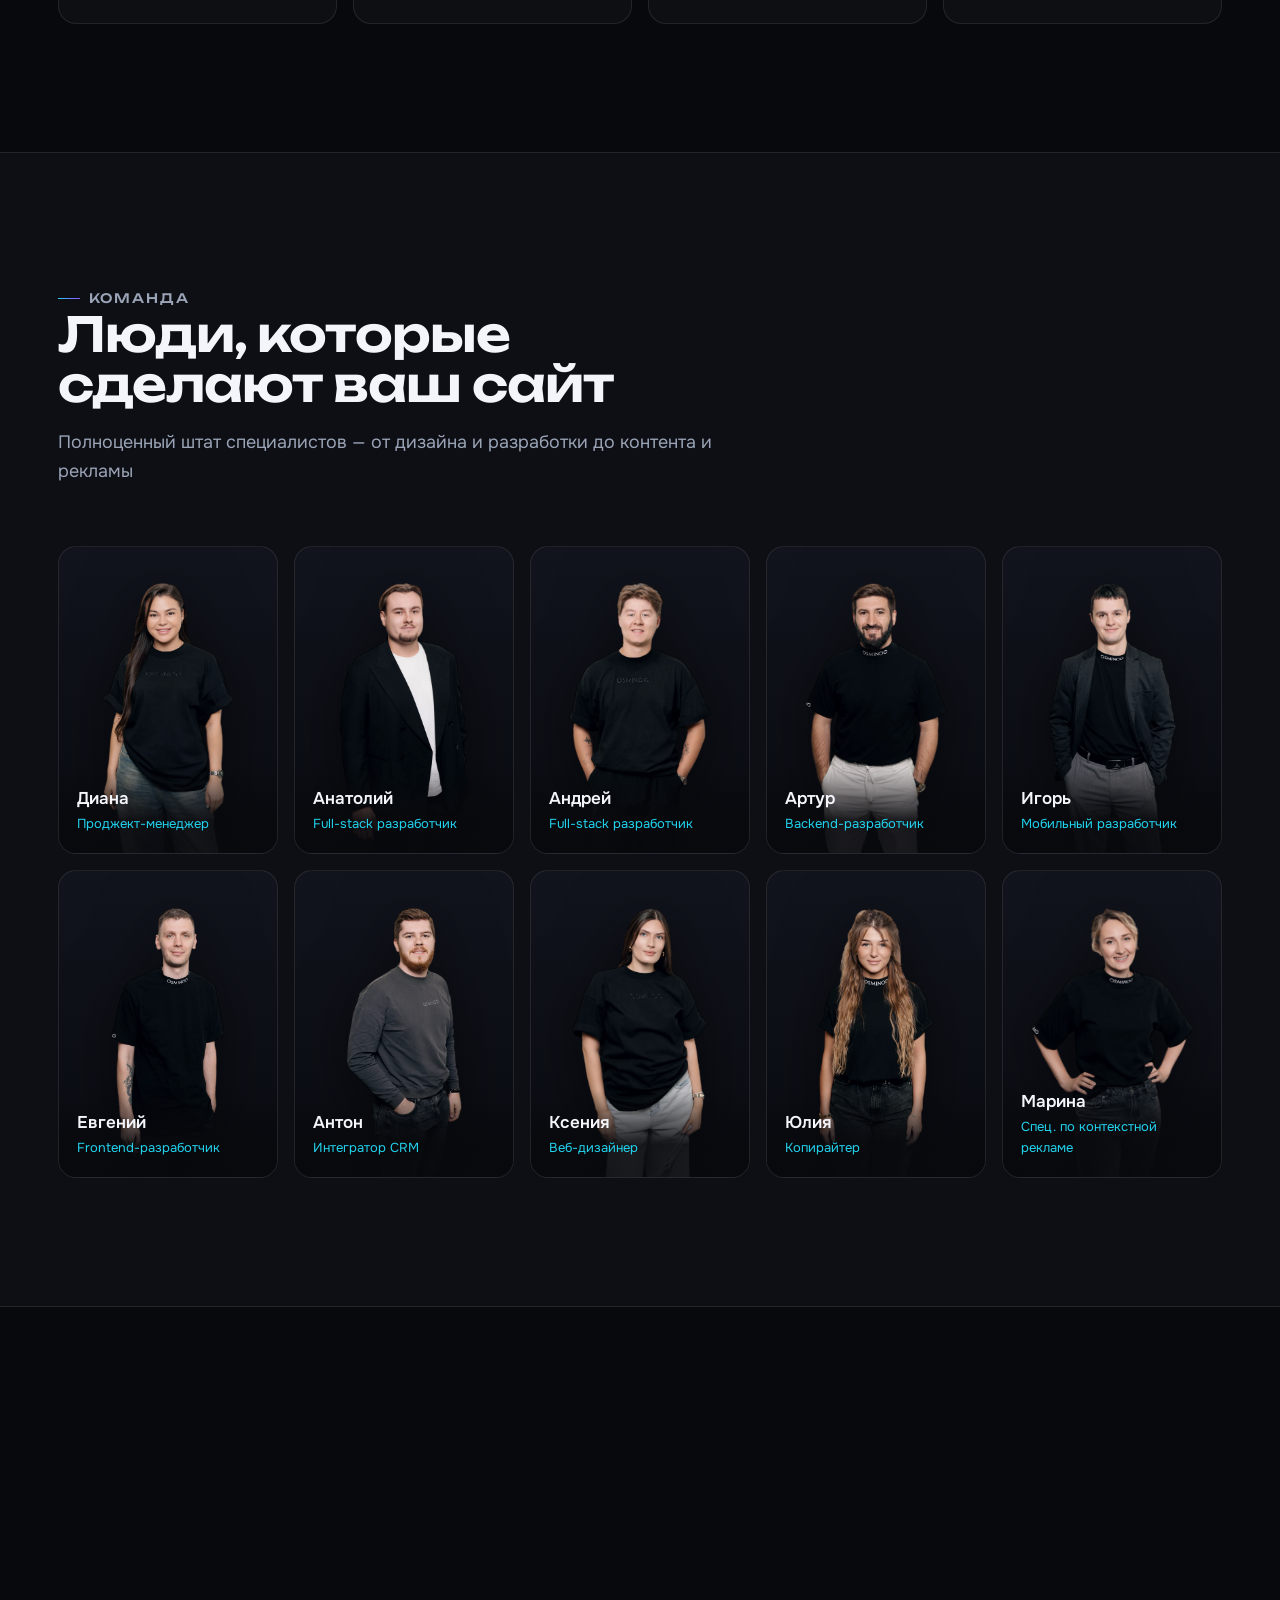
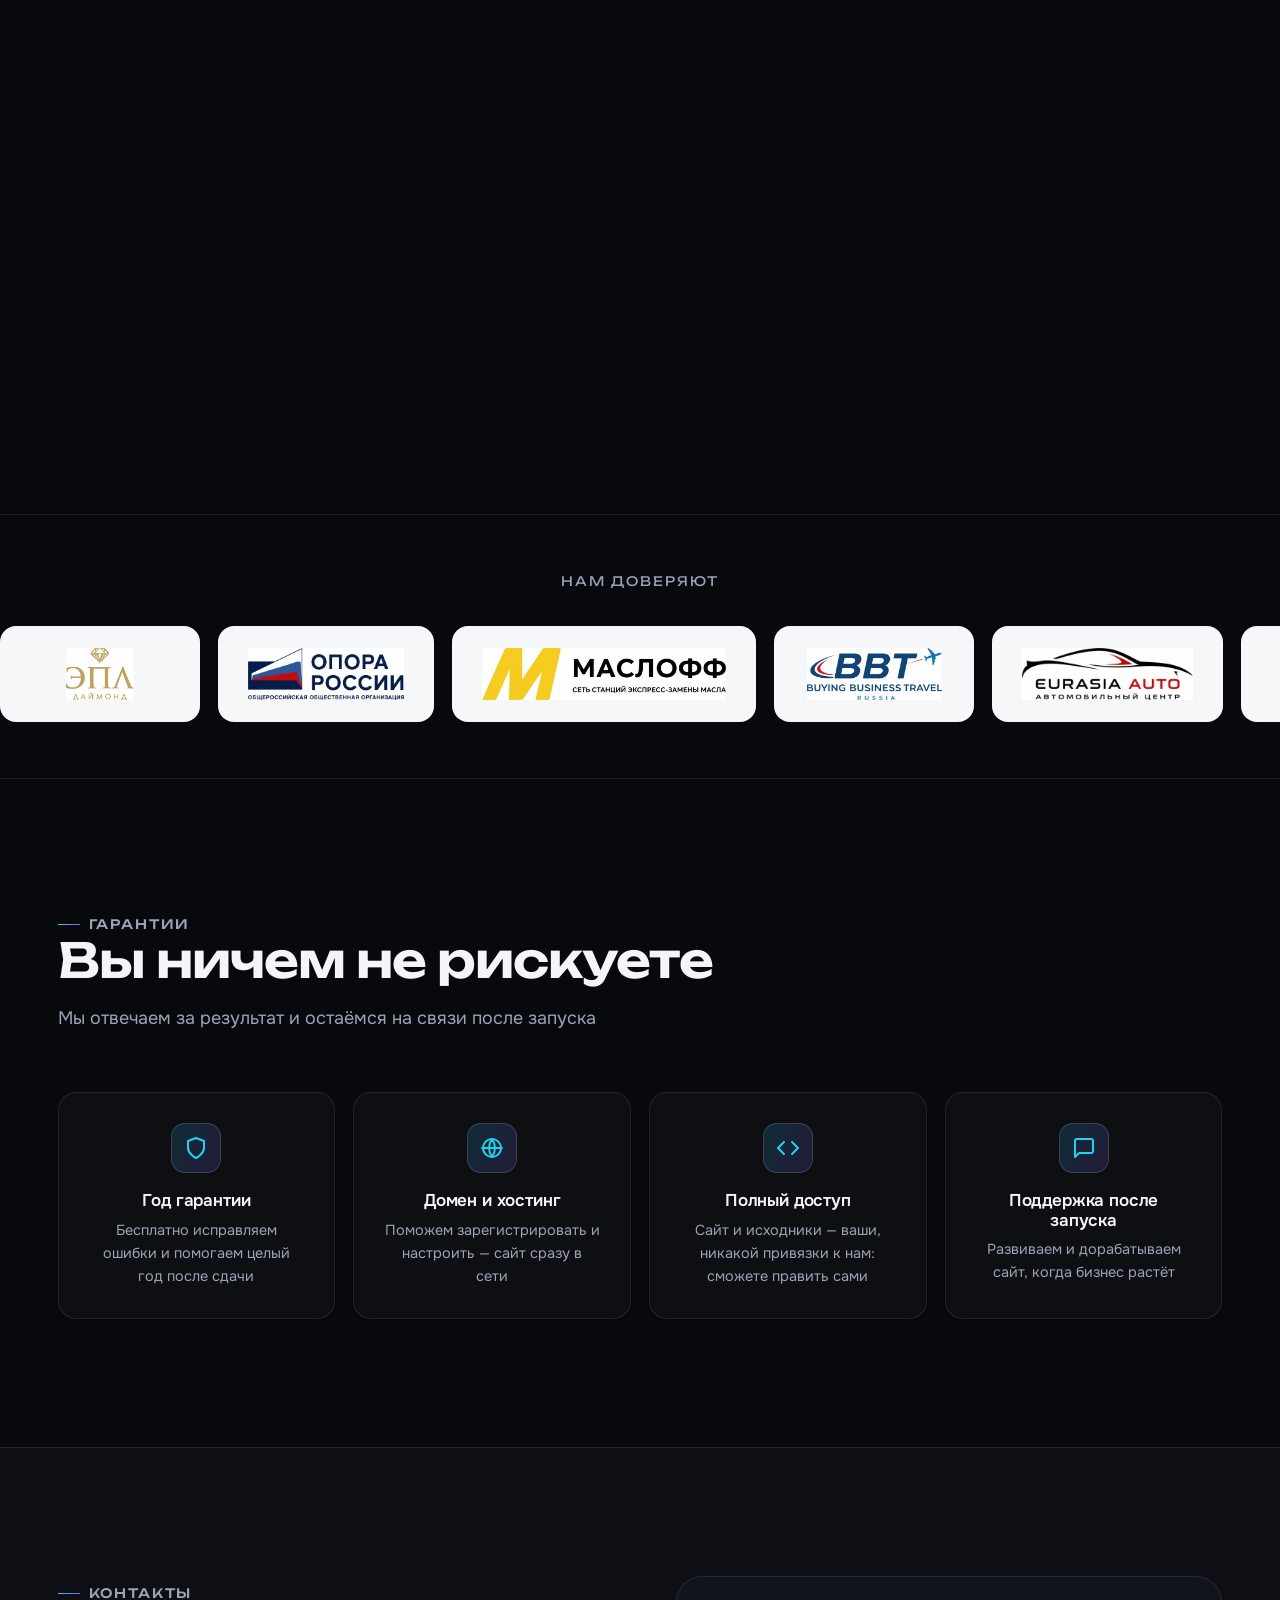
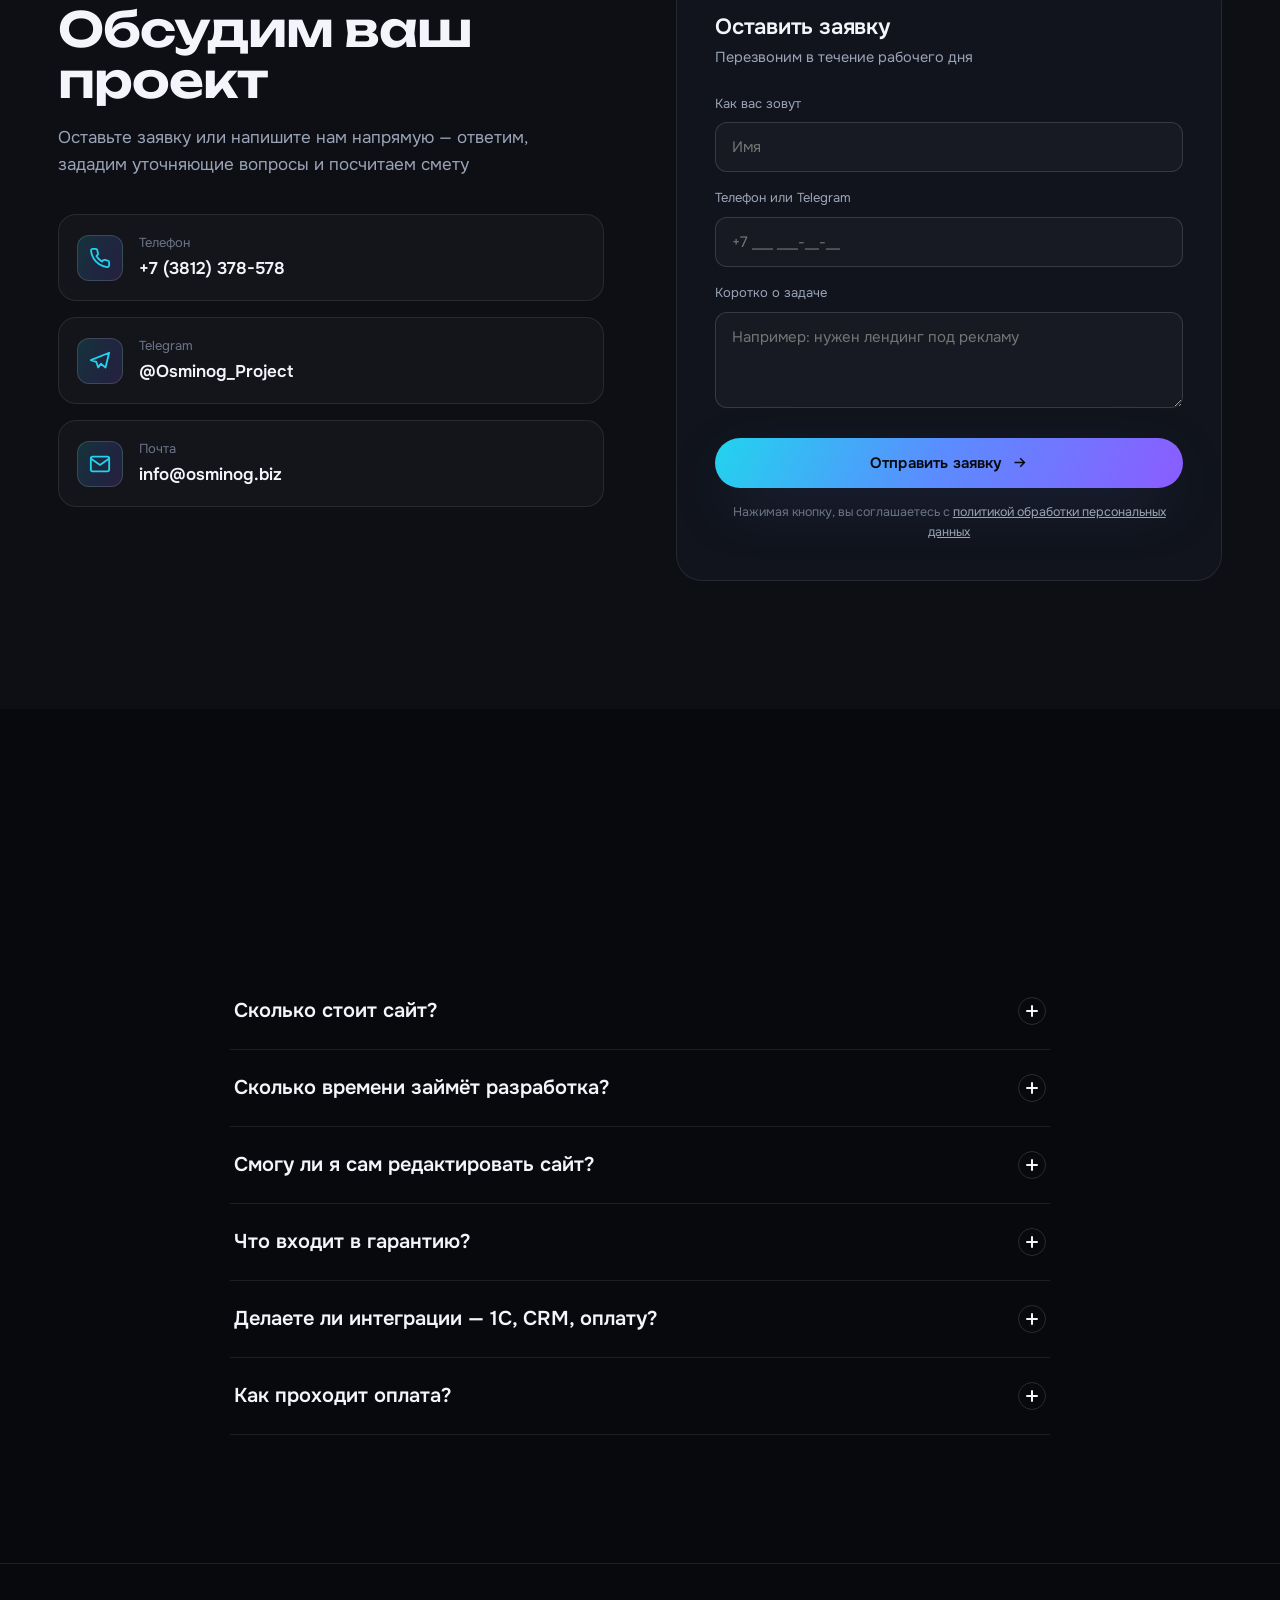
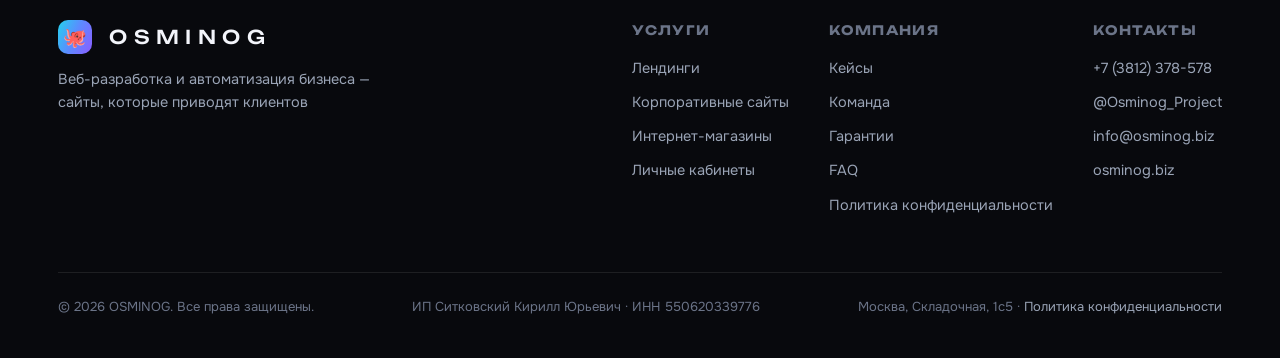
==== commit 44aeabbe: "Real cases gallery: 20 live projects with screenshots + category filter (data-driven in build.py); v" ====
--- a/kliniki/index.html
+++ b/kliniki/index.html
@@ -13,7 +13,7 @@
 <link rel="preconnect" href="https://fonts.googleapis.com">
 <link rel="preconnect" href="https://fonts.gstatic.com" crossorigin>
 <link href="https://fonts.googleapis.com/css2?family=Unbounded:wght@500;600;700&family=Onest:wght@400;500;600;700&display=swap" rel="stylesheet">
-<link rel="stylesheet" href="../assets/css/style.css?v=11">
+<link rel="stylesheet" href="../assets/css/style.css?v=12">
 <link rel="icon" href="data:image/svg+xml,%3Csvg xmlns='http://www.w3.org/2000/svg' viewBox='0 0 32 32'%3E%3Crect width='32' height='32' rx='9' fill='%235b8cff'/%3E%3Ctext x='16' y='23' font-family='Arial' font-size='19' font-weight='700' fill='%23070810' text-anchor='middle'%3EO%3C/text%3E%3C/svg%3E">
 </head>
 <body data-niche="medicina" data-featured="korp">
@@ -58,11 +58,11 @@
 <section class="hero">
   <div class="hero-media" aria-hidden="true">
     <picture>
-      <source media="(max-width:900px)" srcset="../assets/video/hero-octopus-mobile.webp?v=11">
-      <img class="hero-poster" src="../assets/video/hero-octopus-poster.jpg?v=11" alt="">
+      <source media="(max-width:900px)" srcset="../assets/video/hero-octopus-mobile.webp?v=12">
+      <img class="hero-poster" src="../assets/video/hero-octopus-poster.jpg?v=12" alt="">
     </picture>
-    <video class="hero-video" poster="../assets/video/hero-octopus-poster.jpg?v=11" muted loop playsinline preload="none">
-      <source src="../assets/video/hero-octopus.mp4?v=11" type="video/mp4">
+    <video class="hero-video" poster="../assets/video/hero-octopus-poster.jpg?v=12" muted loop playsinline preload="none">
+      <source src="../assets/video/hero-octopus.mp4?v=12" type="video/mp4">
     </video>
     <div class="hero-scrim"></div>
   </div>
@@ -250,17 +250,39 @@
 <section class="section" id="cases">
   <div class="container">
     <div class="section-head reveal">
-      <span class="eyebrow">Кейсы и клиенты</span>
+      <span class="eyebrow">Кейсы</span>
       <h2>Проекты, которыми гордимся</h2>
-      <p>За 12 лет — более 100 запущенных сайтов для бизнеса из разных ниш, несколько из них ниже</p>
+      <p>За 12 лет — более 100 запущенных сайтов для бизнеса из разных ниш. Ниже — часть работ, каждую можно открыть вживую</p>
+    </div>
+    <div class="case-filters reveal">
+      <button class="cf active" data-filter="all">Все</button>
+      <button class="cf" data-filter="landing">Лендинги</button>
+      <button class="cf" data-filter="info">Информационные</button>
+      <button class="cf" data-filter="corp">Корпоративные</button>
+      <button class="cf" data-filter="catalog">Каталоги</button>
+      <button class="cf" data-filter="shop">Магазины</button>
     </div>
     <div class="cases-grid">
-      <div class="case c1 reveal d1"><div class="cat">Ювелирный бренд</div><div class="cname">ЭПЛ Даймонд</div><div class="cdesc">Сайт и поддержка для федеральной ювелирной сети</div></div>
-      <div class="case c2 reveal d2"><div class="cat">Товары для дома</div><div class="cname">FANCYDOM</div><div class="cdesc">Интернет-магазин с каталогом и онлайн-заказом</div></div>
-      <div class="case c3 reveal d3"><div class="cat">Автоцентр</div><div class="cname">Eurasia Auto</div><div class="cdesc">Каталог автомобилей и заявки на подбор</div></div>
-      <div class="case c4 reveal d1"><div class="cat">Fashion</div><div class="cname">BON Kombinezon</div><div class="cdesc">Магазин одежды с адаптивной витриной</div></div>
-      <div class="case c5 reveal d2"><div class="cat">Логистика</div><div class="cname">TK-RUS</div><div class="cdesc">Корпоративный сайт транспортной компании</div></div>
-      <div class="case c6 reveal d3"><div class="cat">Сервис для питомцев</div><div class="cname">push-business.ru</div><div class="cdesc">Сайт для проекта, получившего грантовую поддержку</div></div>
+      <a class="case-card reveal" data-cat="landing" href="https://blesk-i-poryadok.ru" target="_blank" rel="noopener"><div class="case-shot"><img src="../assets/cases/blesk-i-poryadok-ru.webp" loading="lazy" alt="Сайт blesk-i-poryadok.ru"></div><div class="case-meta"><span class="case-domain">blesk-i-poryadok.ru</span><span class="case-tag">Лендинг</span></div></a>
+      <a class="case-card reveal" data-cat="landing" href="https://ochumelych.ru" target="_blank" rel="noopener"><div class="case-shot"><img src="../assets/cases/ochumelych-ru.webp" loading="lazy" alt="Сайт ochumelych.ru"></div><div class="case-meta"><span class="case-domain">ochumelych.ru</span><span class="case-tag">Лендинг</span></div></a>
+      <a class="case-card reveal" data-cat="landing" href="https://prima-merch.ru" target="_blank" rel="noopener"><div class="case-shot"><img src="../assets/cases/prima-merch-ru.webp" loading="lazy" alt="Сайт prima-merch.ru"></div><div class="case-meta"><span class="case-domain">prima-merch.ru</span><span class="case-tag">Лендинг</span></div></a>
+      <a class="case-card reveal" data-cat="landing" href="https://semservis.ru" target="_blank" rel="noopener"><div class="case-shot"><img src="../assets/cases/semservis-ru.webp" loading="lazy" alt="Сайт semservis.ru"></div><div class="case-meta"><span class="case-domain">semservis.ru</span><span class="case-tag">Лендинг</span></div></a>
+      <a class="case-card reveal" data-cat="info" href="https://axmedovlk.ru" target="_blank" rel="noopener"><div class="case-shot"><img src="../assets/cases/axmedovlk-ru.webp" loading="lazy" alt="Сайт axmedovlk.ru"></div><div class="case-meta"><span class="case-domain">axmedovlk.ru</span><span class="case-tag">Информационный</span></div></a>
+      <a class="case-card reveal" data-cat="info" href="https://opora.ru" target="_blank" rel="noopener"><div class="case-shot"><img src="../assets/cases/opora-ru.webp" loading="lazy" alt="Сайт opora.ru"></div><div class="case-meta"><span class="case-domain">opora.ru</span><span class="case-tag">Информационный</span></div></a>
+      <a class="case-card reveal" data-cat="info" href="https://buyingbusinesstravel.com.ru" target="_blank" rel="noopener"><div class="case-shot"><img src="../assets/cases/buyingbusinesstravel-com-ru.webp" loading="lazy" alt="Сайт buyingbusinesstravel.com.ru"></div><div class="case-meta"><span class="case-domain">buyingbusinesstravel.com.ru</span><span class="case-tag">Информационный</span></div></a>
+      <a class="case-card reveal" data-cat="info" href="https://yakutskcity.ru" target="_blank" rel="noopener"><div class="case-shot"><img src="../assets/cases/yakutskcity-ru.webp" loading="lazy" alt="Сайт yakutskcity.ru"></div><div class="case-meta"><span class="case-domain">yakutskcity.ru</span><span class="case-tag">Информационный</span></div></a>
+      <a class="case-card reveal" data-cat="corp" href="https://foresthouse24.ru" target="_blank" rel="noopener"><div class="case-shot"><img src="../assets/cases/foresthouse24-ru.webp" loading="lazy" alt="Сайт foresthouse24.ru"></div><div class="case-meta"><span class="case-domain">foresthouse24.ru</span><span class="case-tag">Корпоративный</span></div></a>
+      <a class="case-card reveal" data-cat="corp" href="https://masloff.ru" target="_blank" rel="noopener"><div class="case-shot"><img src="../assets/cases/masloff-ru.webp" loading="lazy" alt="Сайт masloff.ru"></div><div class="case-meta"><span class="case-domain">masloff.ru</span><span class="case-tag">Корпоративный</span></div></a>
+      <a class="case-card reveal" data-cat="corp" href="https://gis-mining.ru" target="_blank" rel="noopener"><div class="case-shot"><img src="../assets/cases/gis-mining-ru.webp" loading="lazy" alt="Сайт gis-mining.ru"></div><div class="case-meta"><span class="case-domain">gis-mining.ru</span><span class="case-tag">Корпоративный</span></div></a>
+      <a class="case-card reveal" data-cat="corp" href="https://aosngs.ru" target="_blank" rel="noopener"><div class="case-shot"><img src="../assets/cases/aosngs-ru.webp" loading="lazy" alt="Сайт aosngs.ru"></div><div class="case-meta"><span class="case-domain">aosngs.ru</span><span class="case-tag">Корпоративный</span></div></a>
+      <a class="case-card reveal" data-cat="catalog" href="https://etln-rcw.ru" target="_blank" rel="noopener"><div class="case-shot"><img src="../assets/cases/etln-rcw-ru.webp" loading="lazy" alt="Сайт etln-rcw.ru"></div><div class="case-meta"><span class="case-domain">etln-rcw.ru</span><span class="case-tag">Каталог</span></div></a>
+      <a class="case-card reveal" data-cat="catalog" href="https://tonybrands.ru" target="_blank" rel="noopener"><div class="case-shot"><img src="../assets/cases/tonybrands-ru.webp" loading="lazy" alt="Сайт tonybrands.ru"></div><div class="case-meta"><span class="case-domain">tonybrands.ru</span><span class="case-tag">Каталог</span></div></a>
+      <a class="case-card reveal" data-cat="catalog" href="https://dom-karkas55.ru" target="_blank" rel="noopener"><div class="case-shot"><img src="../assets/cases/dom-karkas55-ru.webp" loading="lazy" alt="Сайт dom-karkas55.ru"></div><div class="case-meta"><span class="case-domain">dom-karkas55.ru</span><span class="case-tag">Каталог</span></div></a>
+      <a class="case-card reveal" data-cat="catalog" href="https://eurasia-autocenter.ru" target="_blank" rel="noopener"><div class="case-shot"><img src="../assets/cases/eurasia-autocenter-ru.webp" loading="lazy" alt="Сайт eurasia-autocenter.ru"></div><div class="case-meta"><span class="case-domain">eurasia-autocenter.ru</span><span class="case-tag">Каталог</span></div></a>
+      <a class="case-card reveal" data-cat="shop" href="https://jetupack.ru" target="_blank" rel="noopener"><div class="case-shot"><img src="../assets/cases/jetupack-ru.webp" loading="lazy" alt="Сайт jetupack.ru"></div><div class="case-meta"><span class="case-domain">jetupack.ru</span><span class="case-tag">Магазин</span></div></a>
+      <a class="case-card reveal" data-cat="shop" href="https://bonkombinezon.ru" target="_blank" rel="noopener"><div class="case-shot"><img src="../assets/cases/bonkombinezon-ru.webp" loading="lazy" alt="Сайт bonkombinezon.ru"></div><div class="case-meta"><span class="case-domain">bonkombinezon.ru</span><span class="case-tag">Магазин</span></div></a>
+      <a class="case-card reveal" data-cat="shop" href="https://truckparts-chelny.ru" target="_blank" rel="noopener"><div class="case-shot"><img src="../assets/cases/truckparts-chelny-ru.webp" loading="lazy" alt="Сайт truckparts-chelny.ru"></div><div class="case-meta"><span class="case-domain">truckparts-chelny.ru</span><span class="case-tag">Магазин</span></div></a>
+      <a class="case-card reveal" data-cat="shop" href="https://epldiamond.ru" target="_blank" rel="noopener"><div class="case-shot"><img src="../assets/cases/epldiamond-ru.webp" loading="lazy" alt="Сайт epldiamond.ru"></div><div class="case-meta"><span class="case-domain">epldiamond.ru</span><span class="case-tag">Магазин</span></div></a>
     </div>
   </div>
 </section>
@@ -524,6 +546,6 @@
         var btn=p.querySelector('.btn'); if(btn){btn.classList.remove('btn-ghost'); btn.classList.add('btn-primary');}}}
   })();
 </script>
-<script src="../assets/js/main.js?v=11"></script>
+<script src="../assets/js/main.js?v=12"></script>
 </body>
 </html>
--- a/assets/css/style.css
+++ b/assets/css/style.css
@@ -630,3 +630,30 @@
 .legal li::before{content:"";position:absolute;left:2px;top:11px;width:6px;height:6px;border-radius:50%;background:var(--grad)}
 .legal a{color:var(--accent-2)}
 .legal .req{margin-top:16px;padding:20px 22px;border-radius:var(--radius);background:var(--surface);border:1px solid var(--border);color:#cdd4e0;font-size:15px}
+
+/* ============================================================
+   КЕЙСЫ — галерея реальных проектов + фильтр
+   ============================================================ */
+.case-filters{display:flex;flex-wrap:wrap;gap:10px;margin-bottom:32px}
+.cf{padding:10px 18px;border-radius:999px;border:1px solid var(--border-2);background:var(--surface);
+  color:var(--muted);font-family:var(--font);font-size:14px;font-weight:500;transition:all .25s}
+.cf:hover{color:var(--text);border-color:rgba(255,255,255,.28)}
+.cf.active{background:var(--grad);border-color:transparent;color:#07080c;font-weight:600}
+.cases-grid{display:grid;grid-template-columns:repeat(3,1fr);gap:20px}
+.case-card{display:flex;flex-direction:column;border-radius:var(--radius-lg);overflow:hidden;
+  background:var(--bg-2);border:1px solid var(--border);transition:transform .35s,border-color .35s}
+.case-card:hover{transform:translateY(-6px);border-color:var(--border-2)}
+.case-shot{position:relative;aspect-ratio:16/10;overflow:hidden;background:var(--bg-3)}
+.case-shot img{width:100%;height:100%;object-fit:cover;object-position:top;transition:transform .5s cubic-bezier(.2,.7,.3,1)}
+.case-card:hover .case-shot img{transform:scale(1.05)}
+.case-shot::after{content:"Открыть сайт ↗";position:absolute;inset:0;display:grid;place-items:center;
+  background:rgba(6,8,14,.62);color:#fff;font-family:var(--font);font-weight:600;font-size:15px;
+  opacity:0;transition:opacity .3s}
+.case-card:hover .case-shot::after{opacity:1}
+.case-meta{display:flex;align-items:center;justify-content:space-between;gap:12px;padding:16px 18px}
+.case-domain{font-family:var(--font);font-weight:600;font-size:15px;color:var(--text);overflow:hidden;text-overflow:ellipsis;white-space:nowrap}
+.case-tag{flex-shrink:0;font-size:11.5px;font-family:var(--display);letter-spacing:.06em;text-transform:uppercase;
+  color:var(--accent-2);border:1px solid var(--border-2);border-radius:999px;padding:5px 11px}
+.case-card.hide{display:none}
+@media (max-width:1024px){.cases-grid{grid-template-columns:repeat(2,1fr)}}
+@media (max-width:560px){.cases-grid{grid-template-columns:1fr}.cf{padding:9px 15px;font-size:13px}}
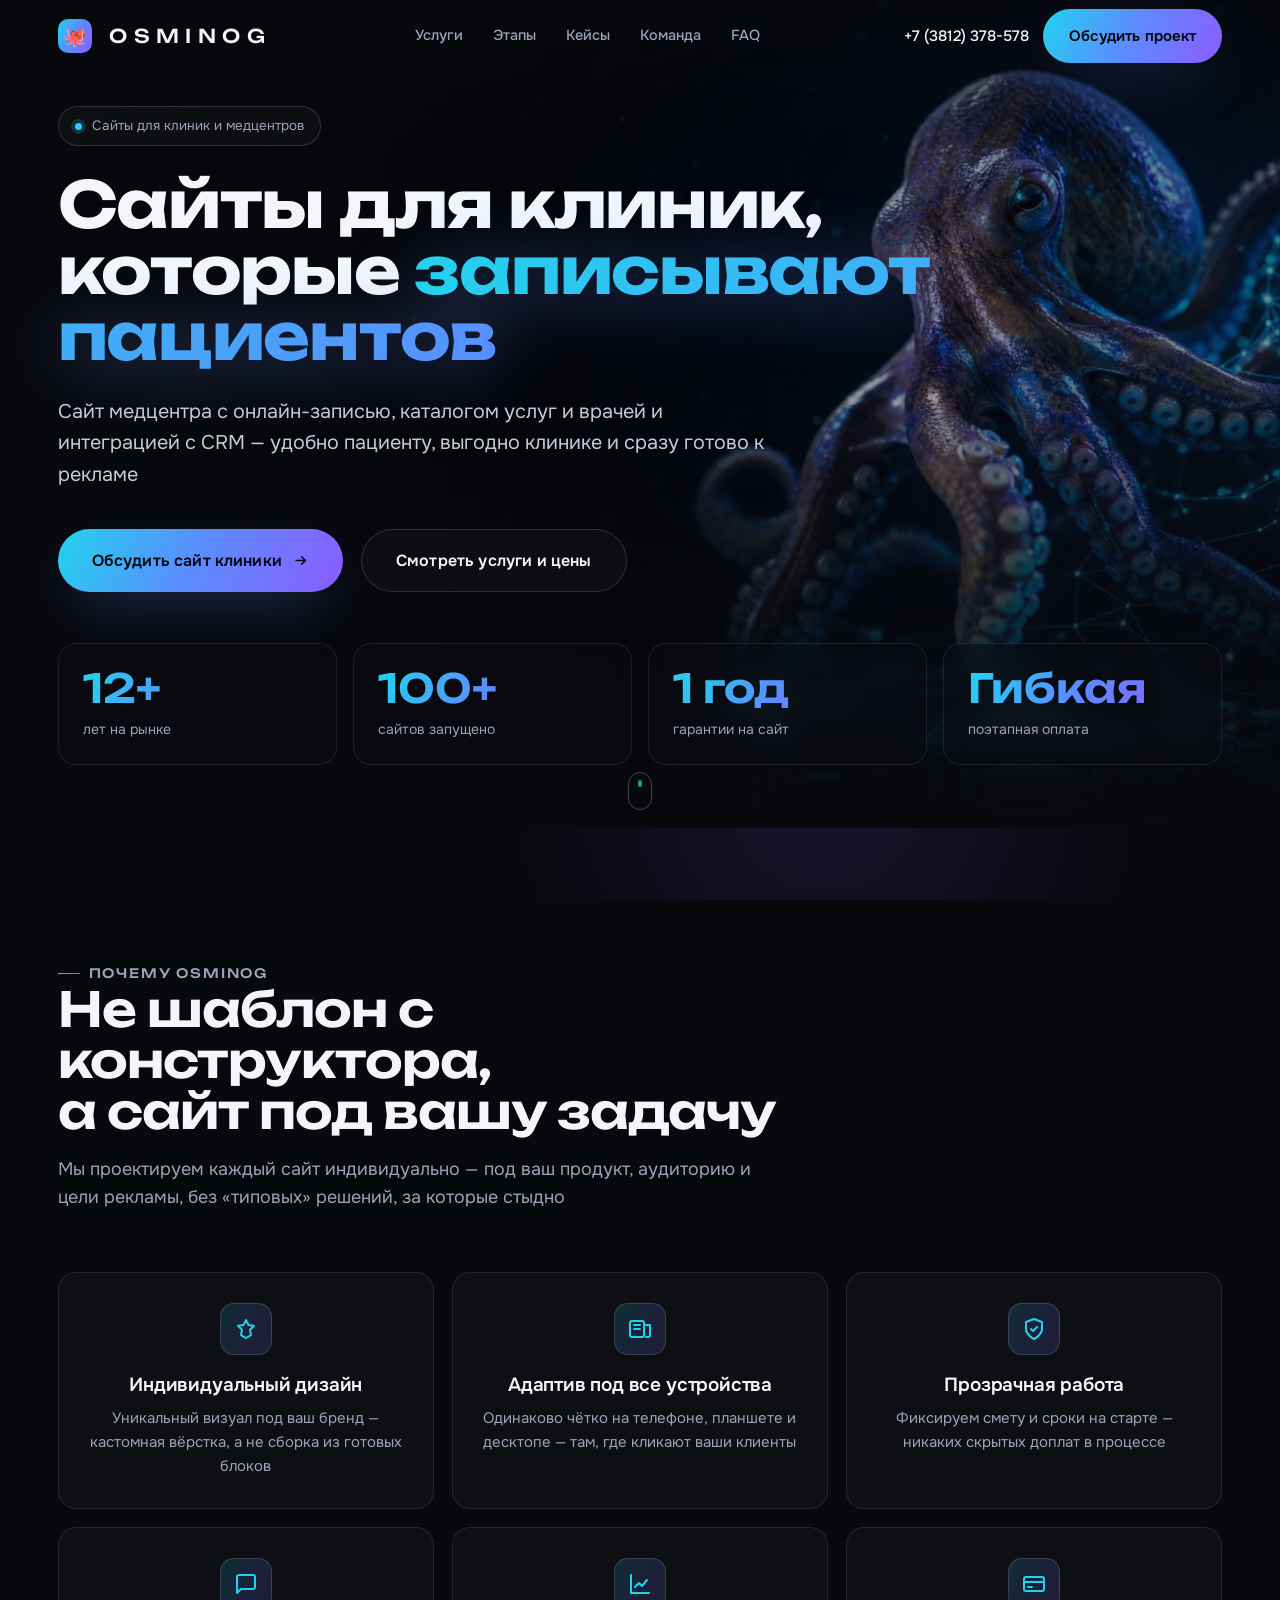
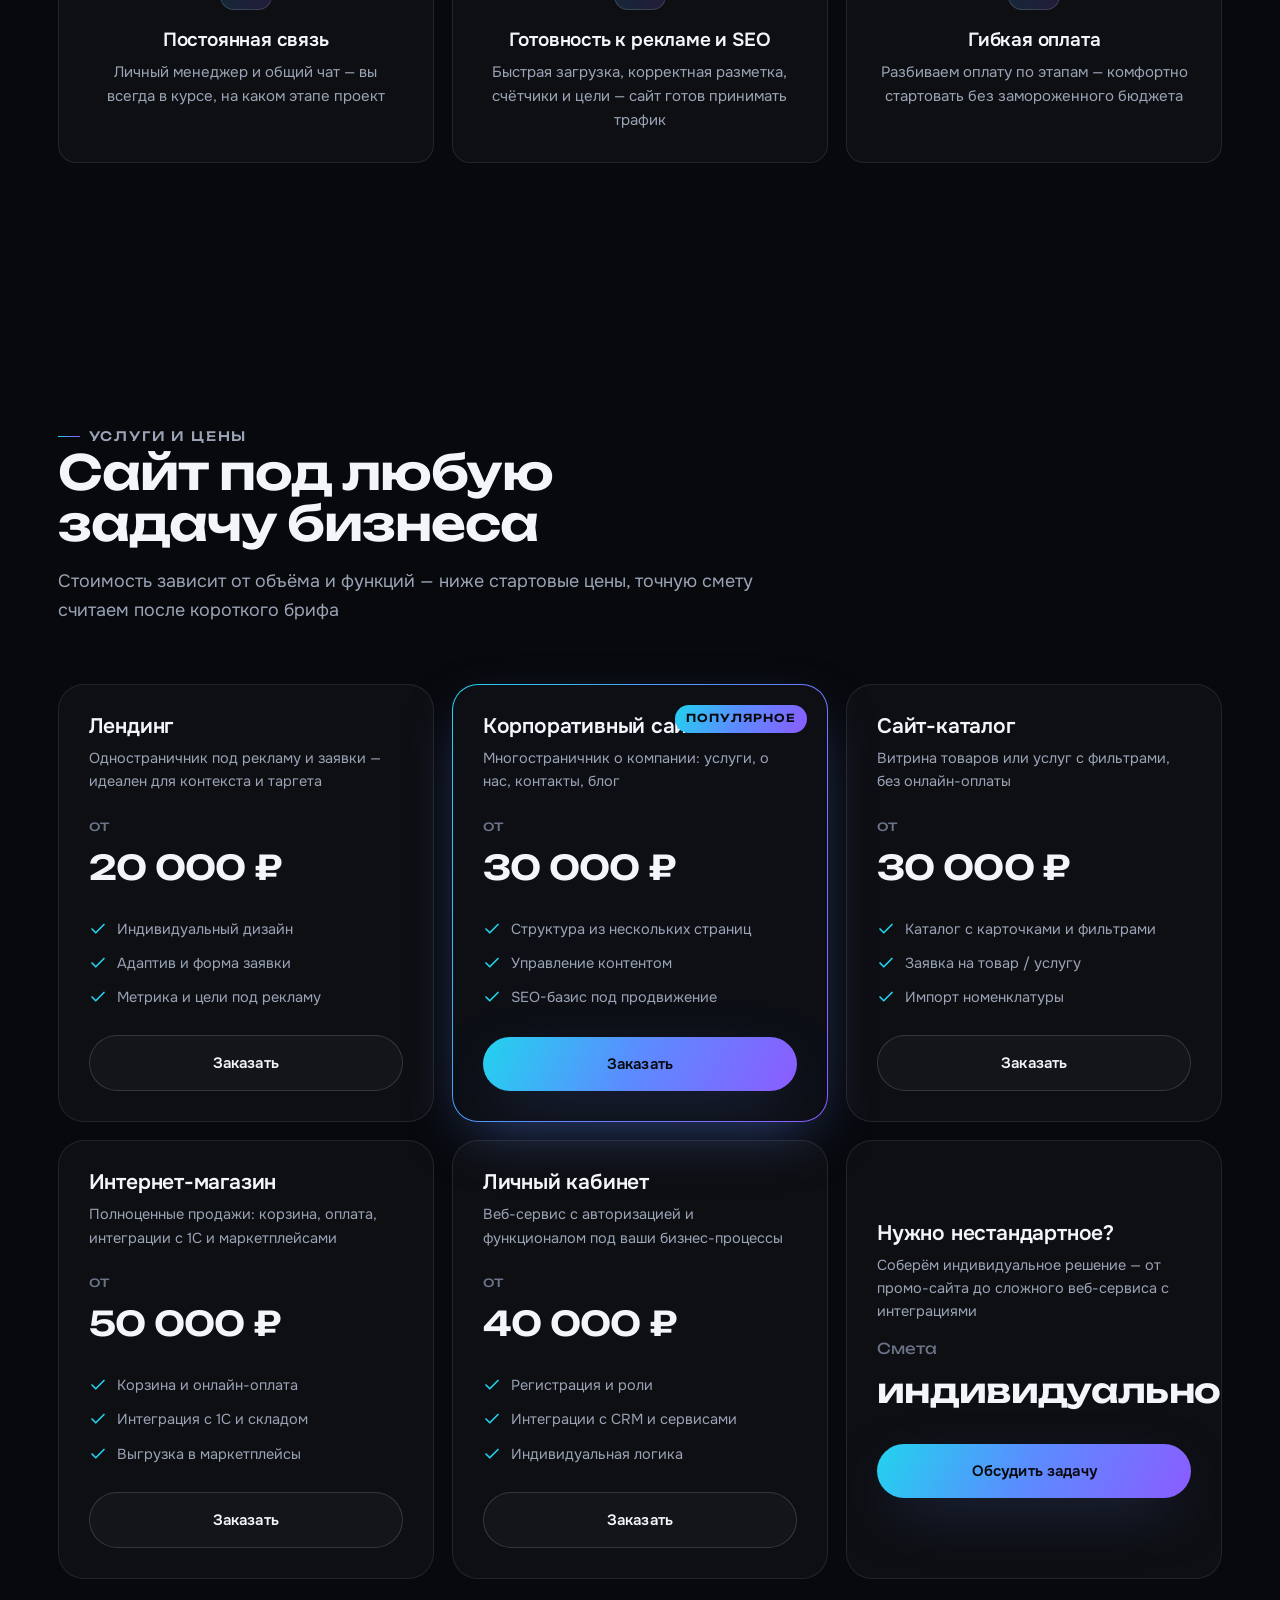
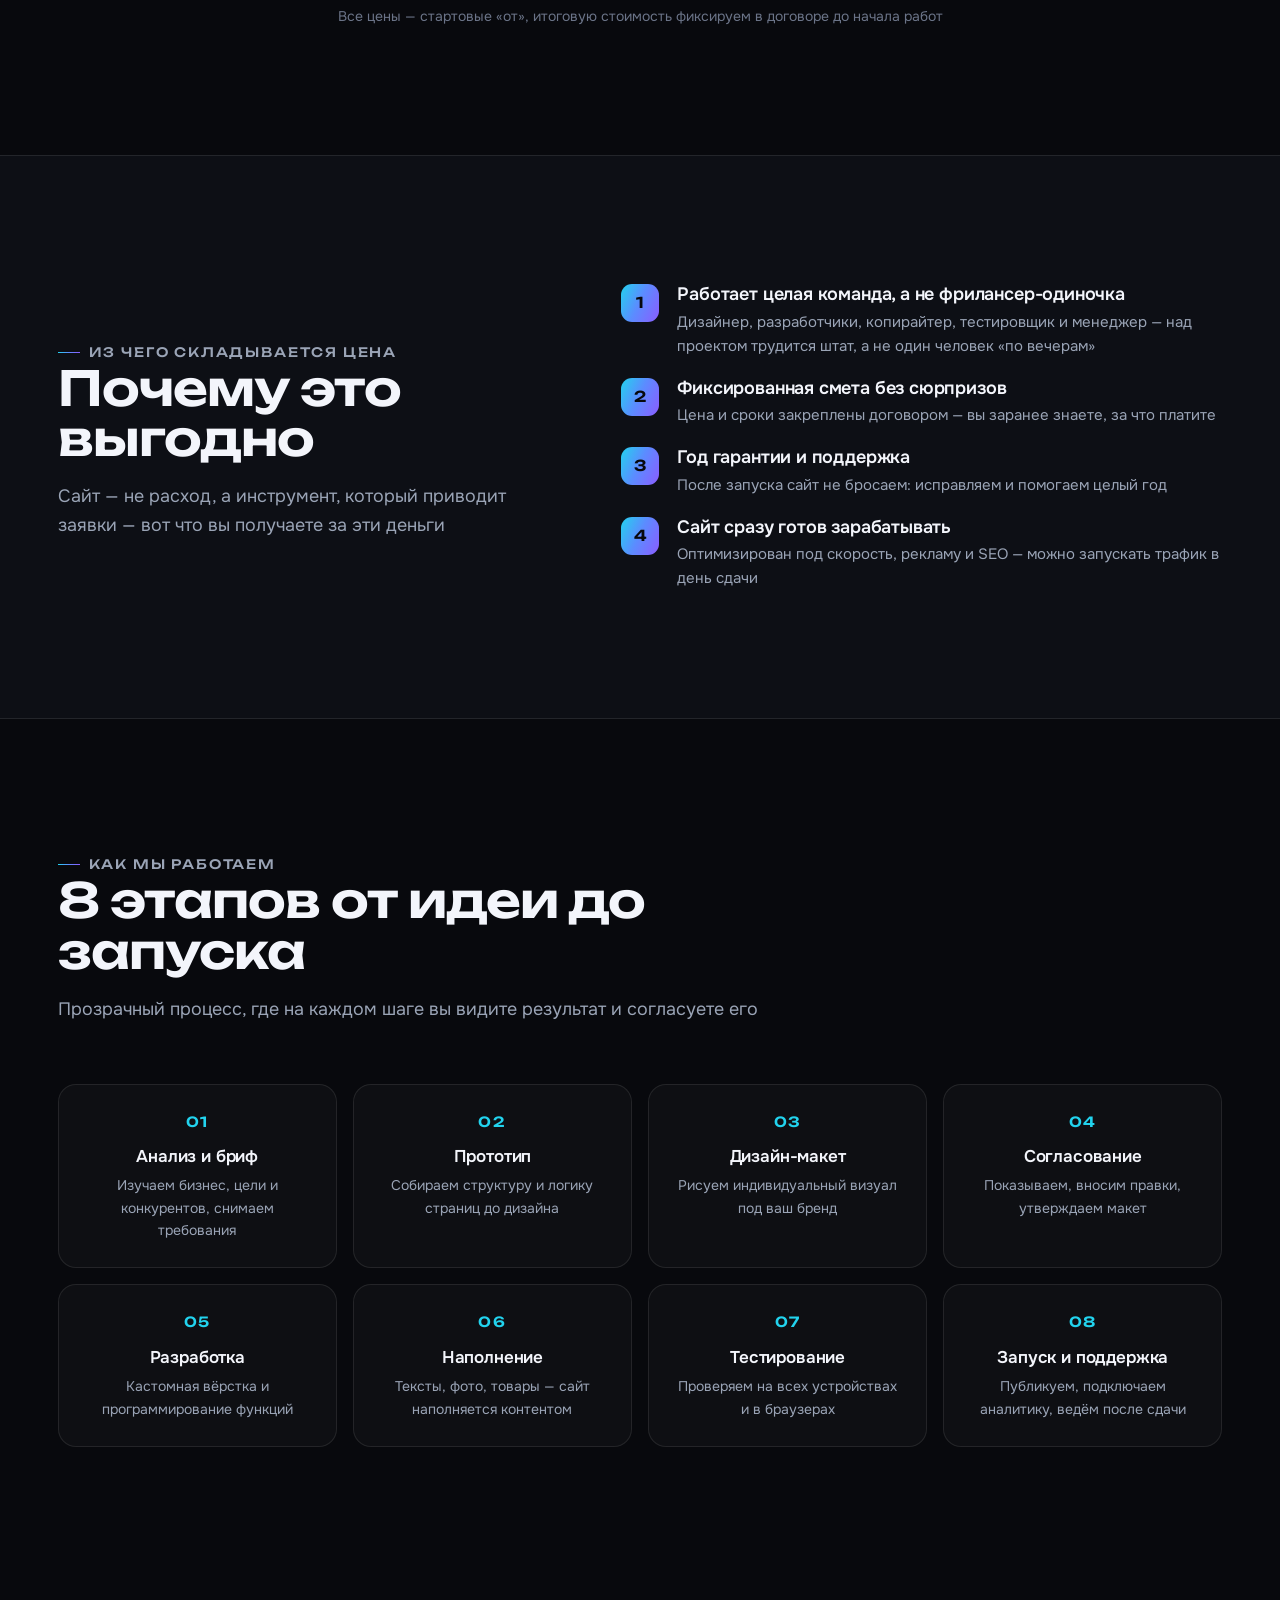
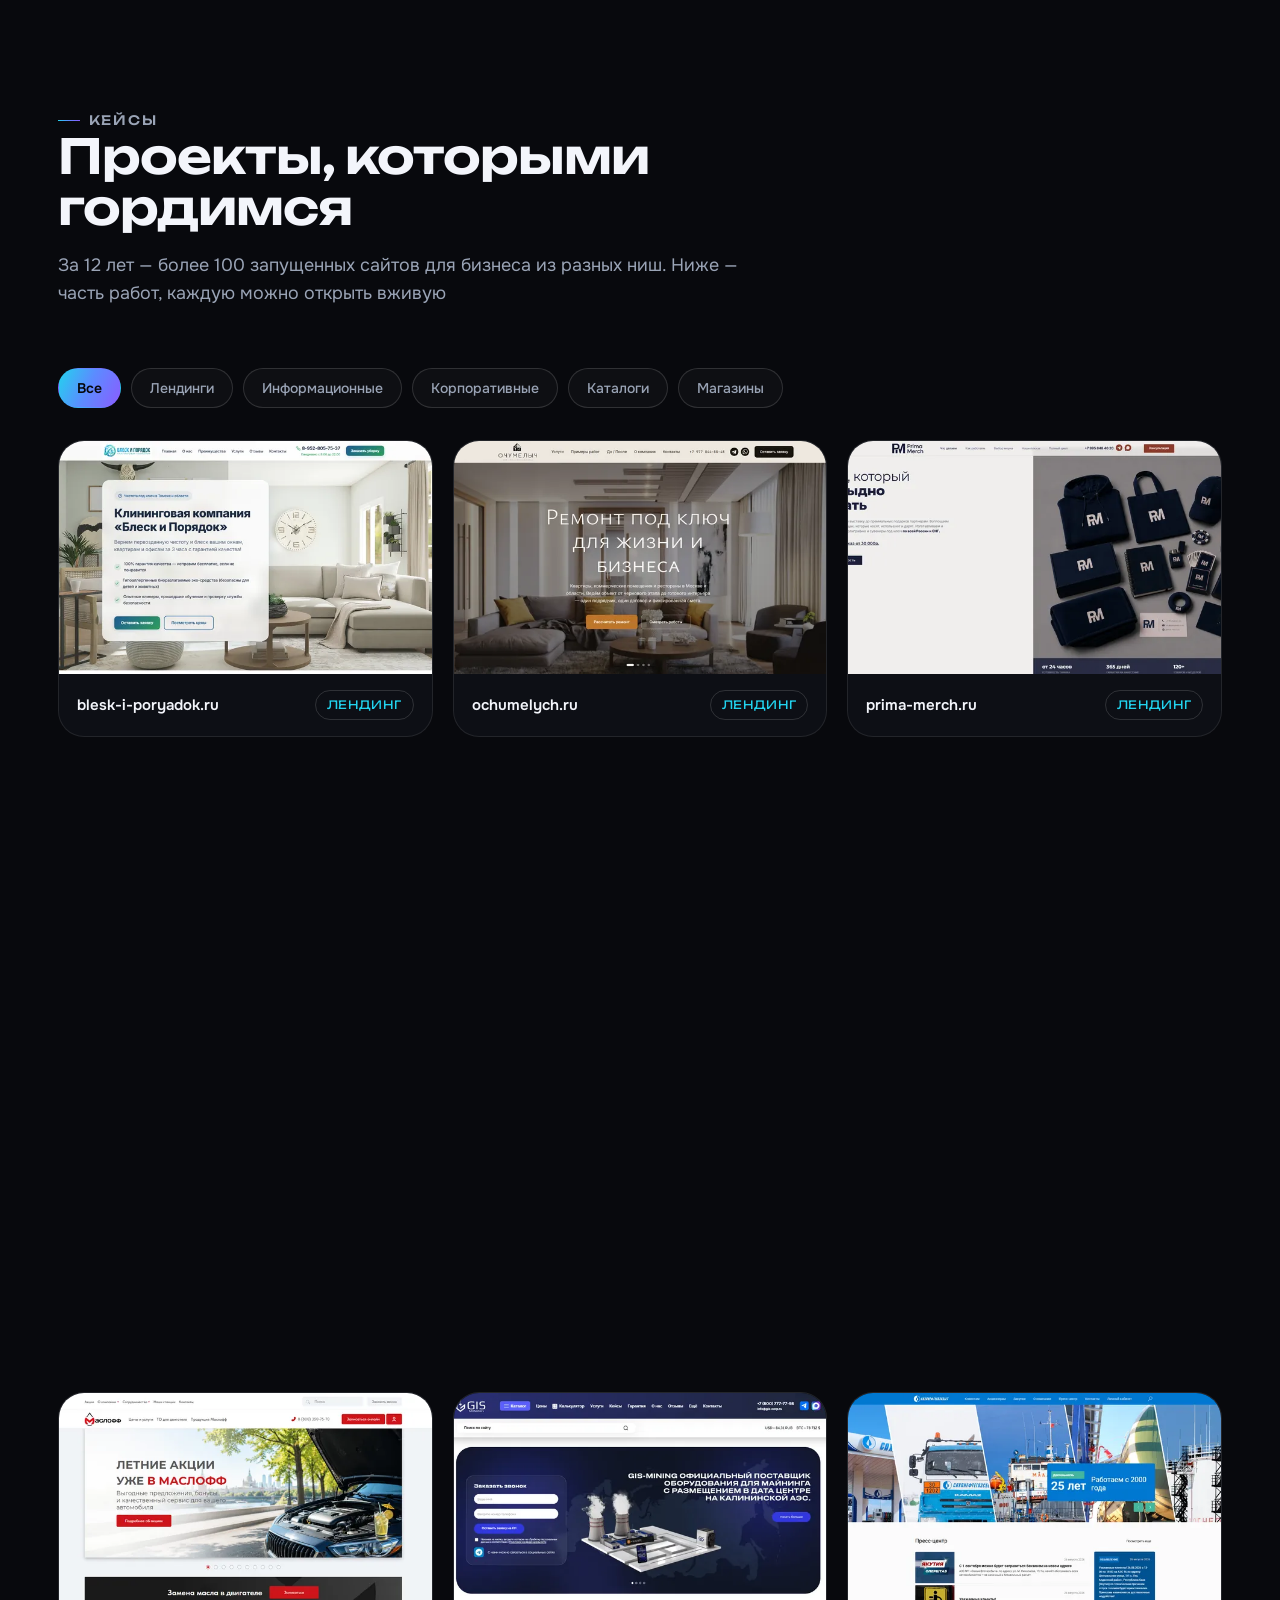
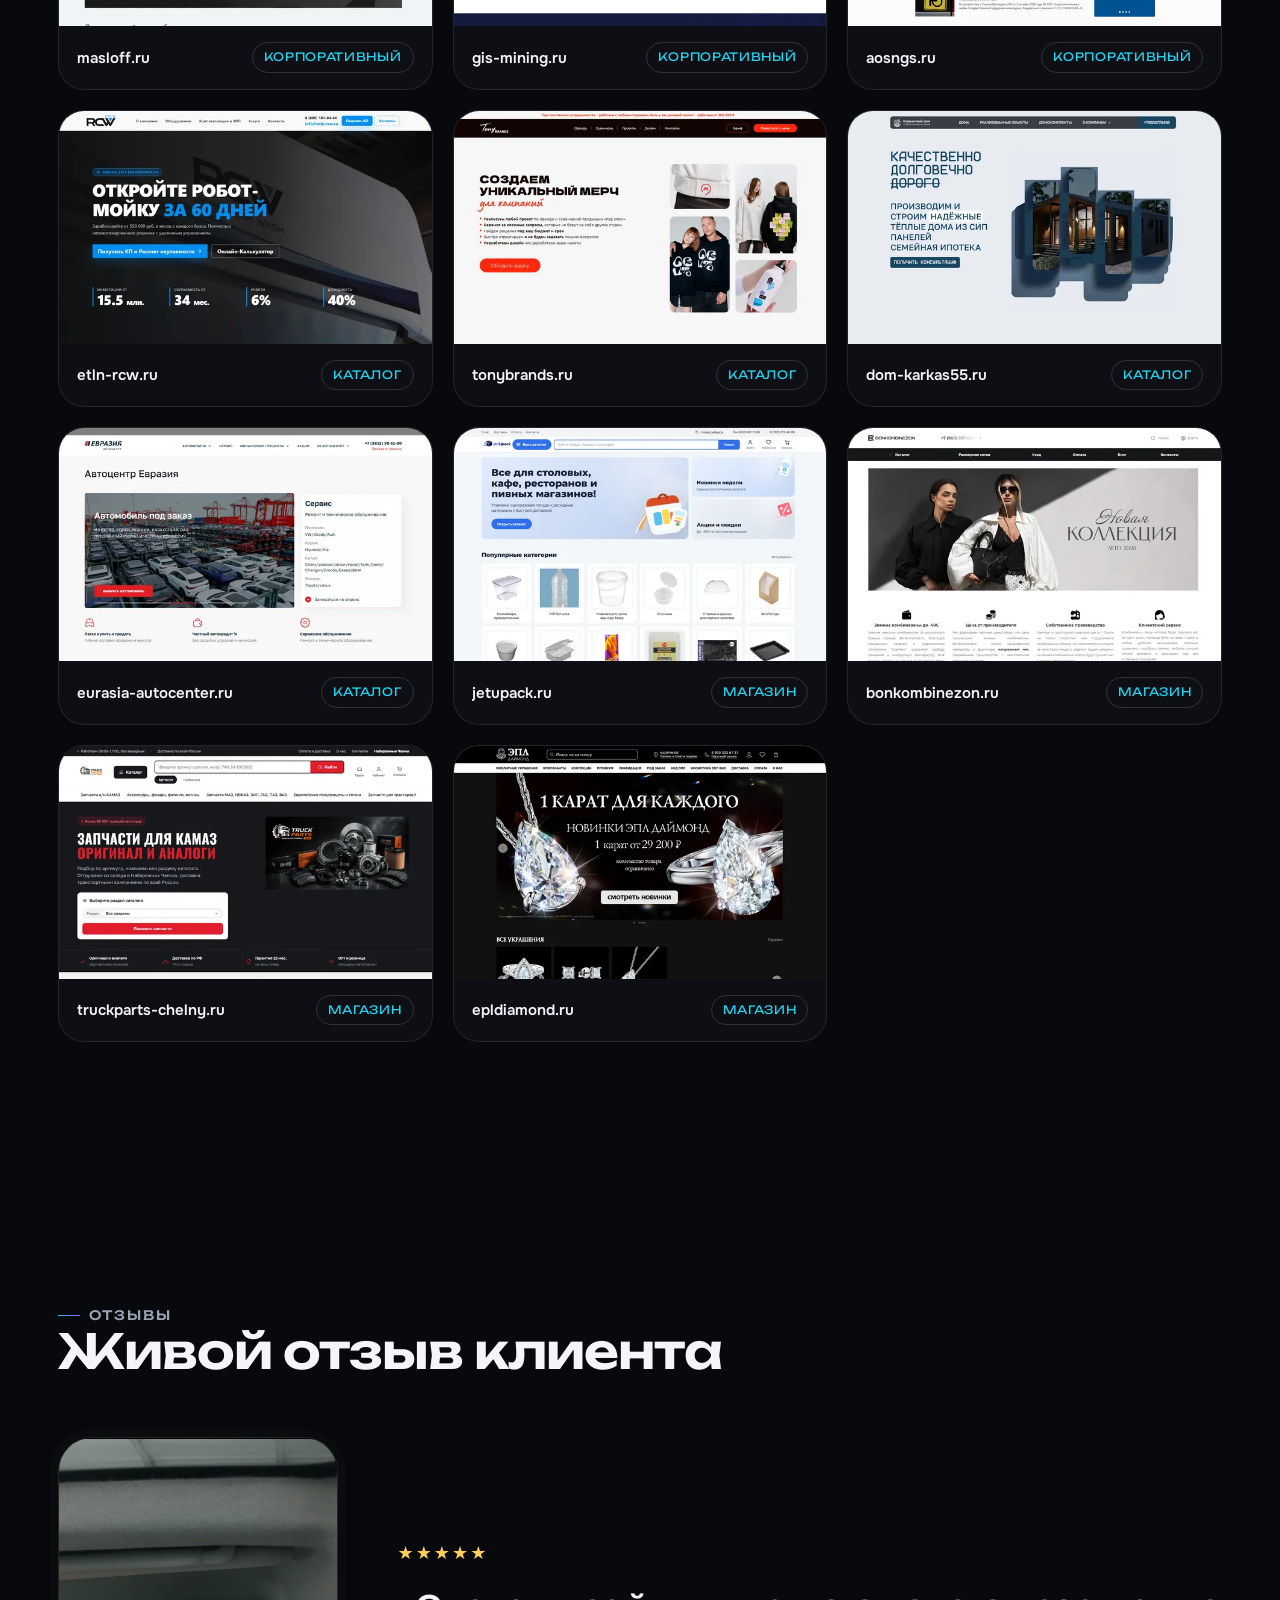
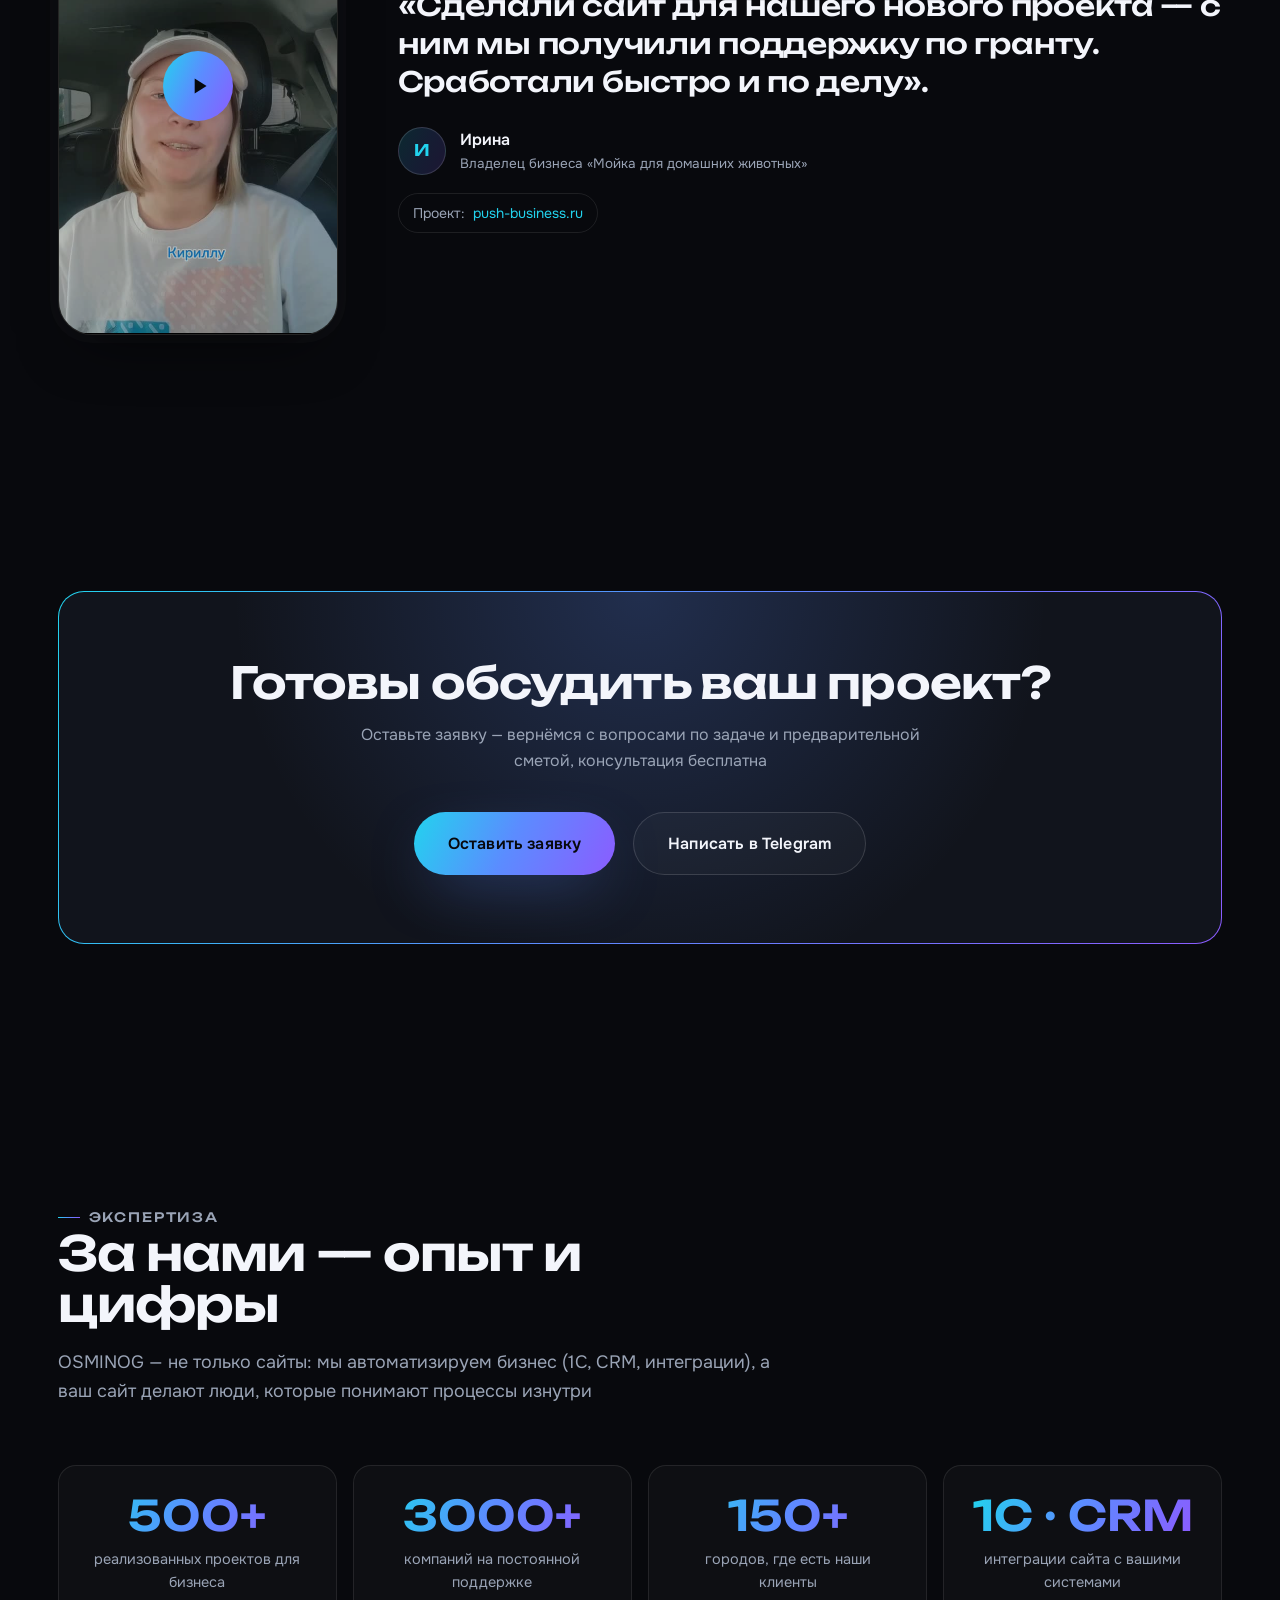
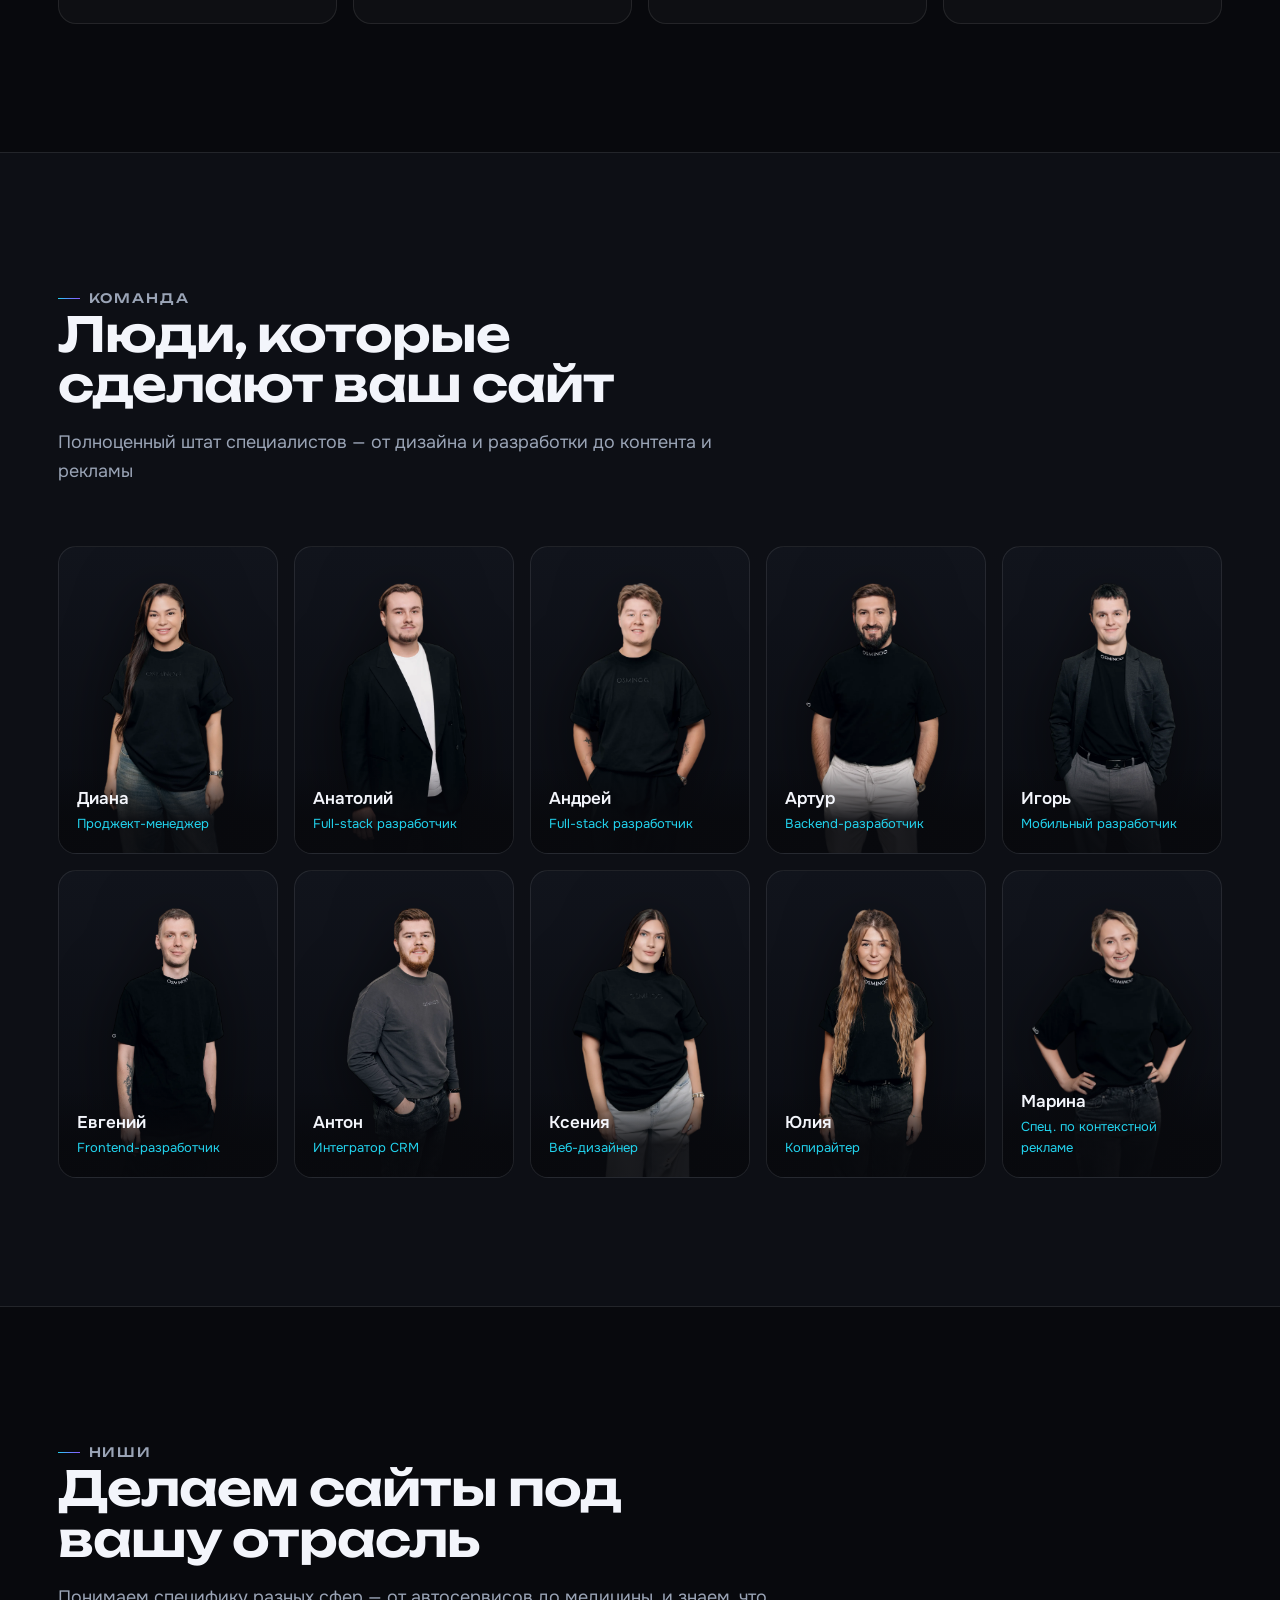
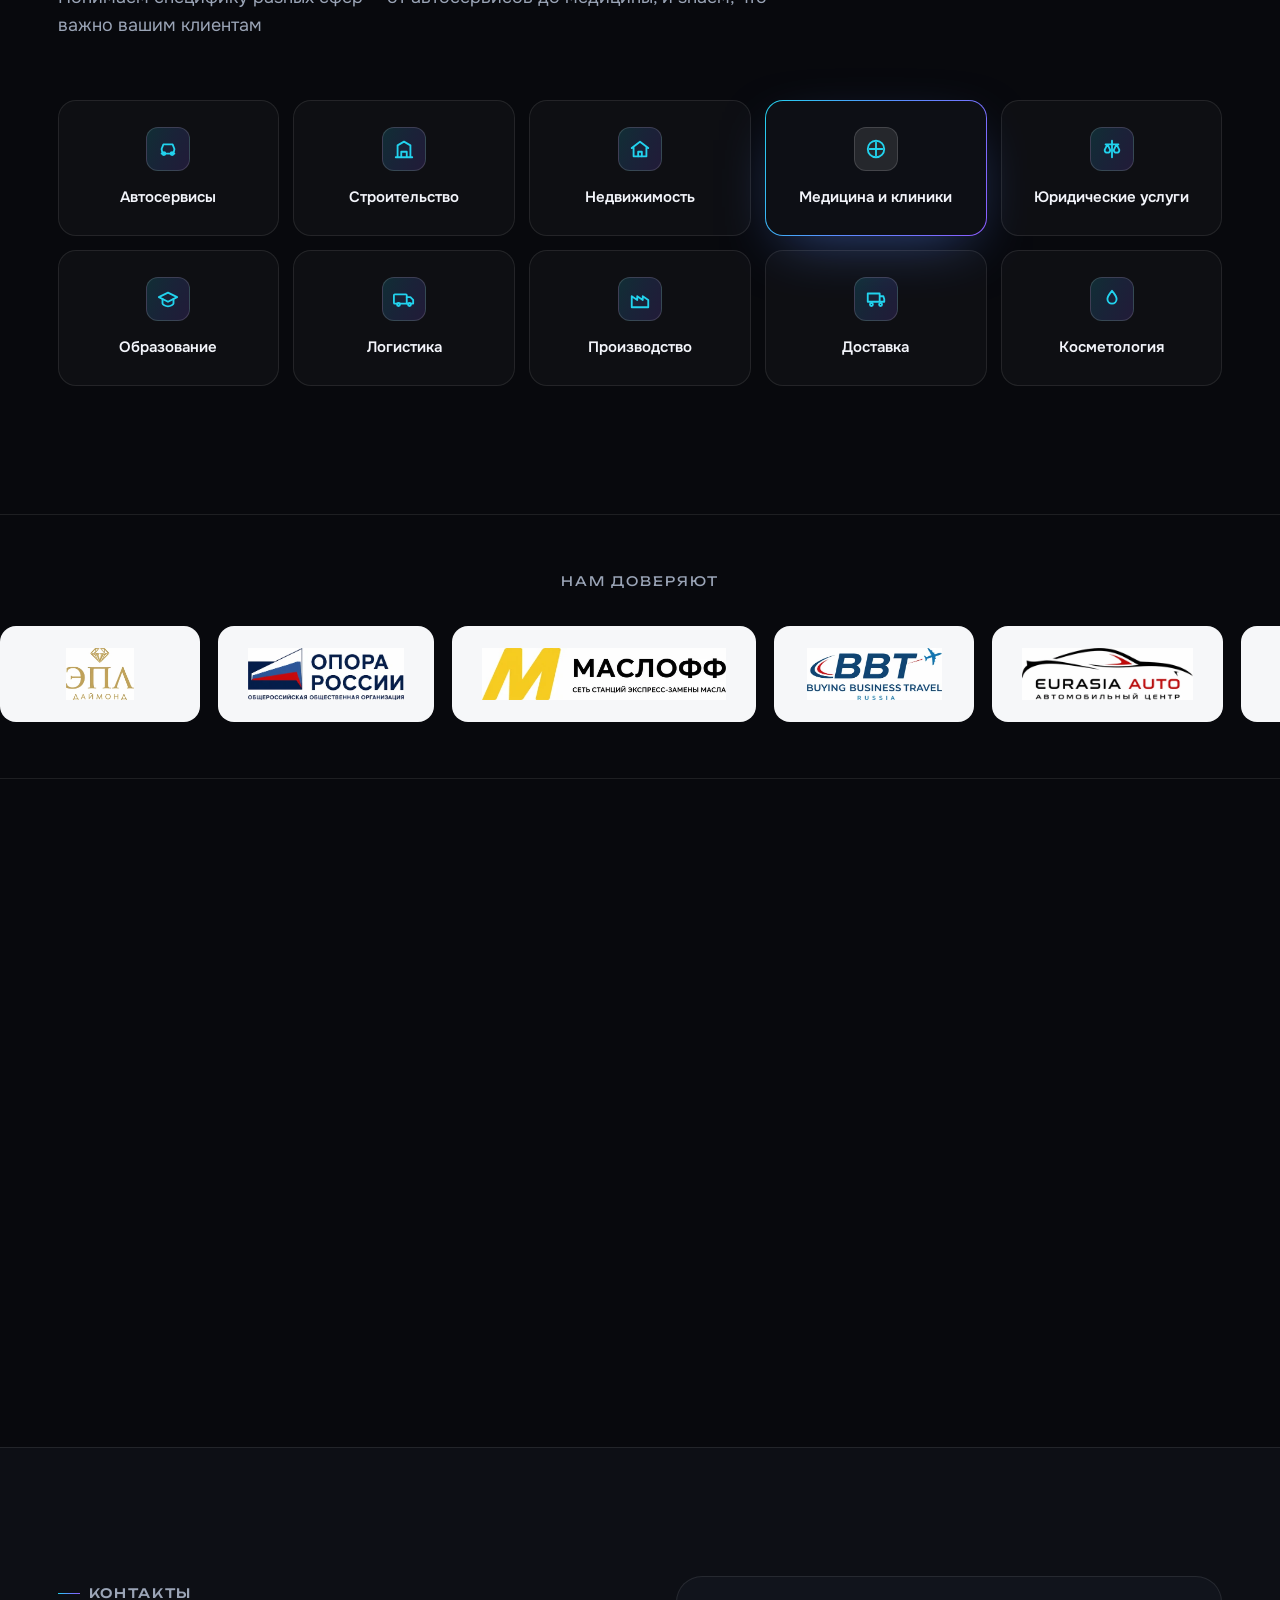
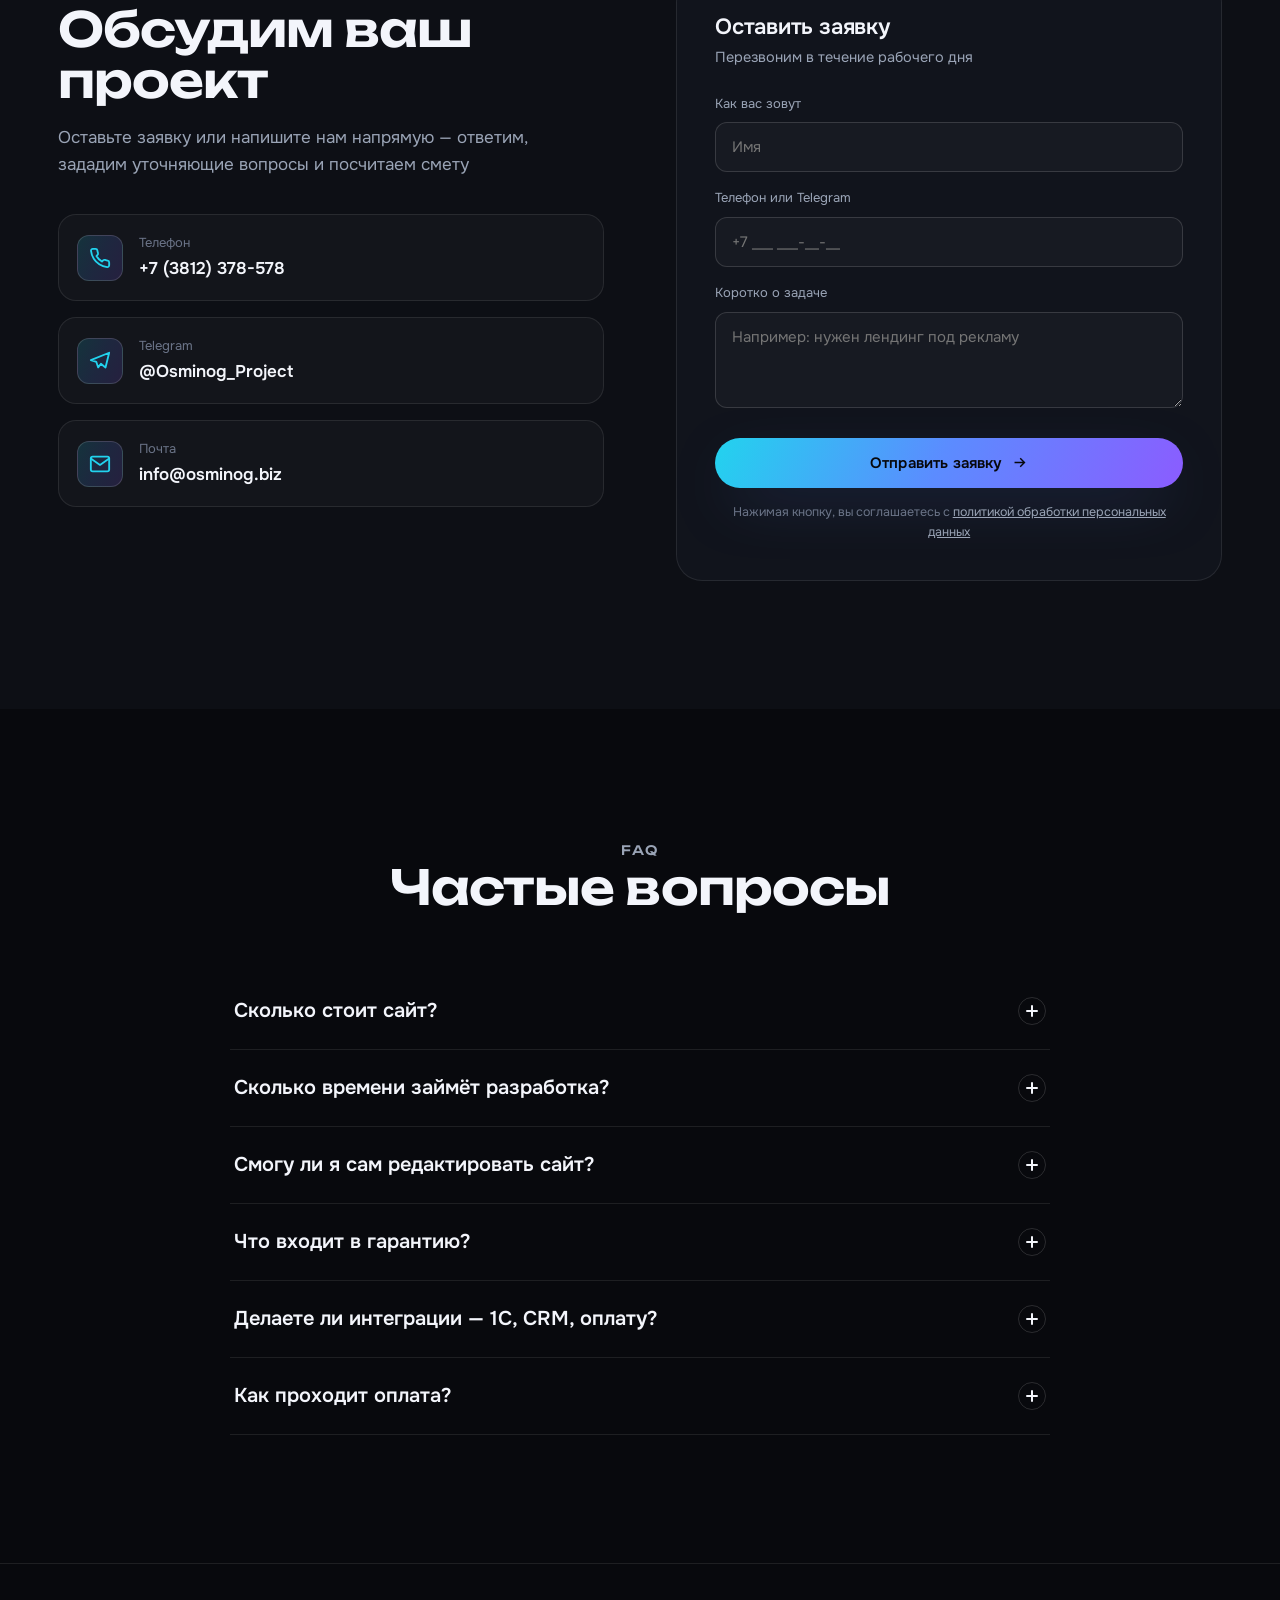
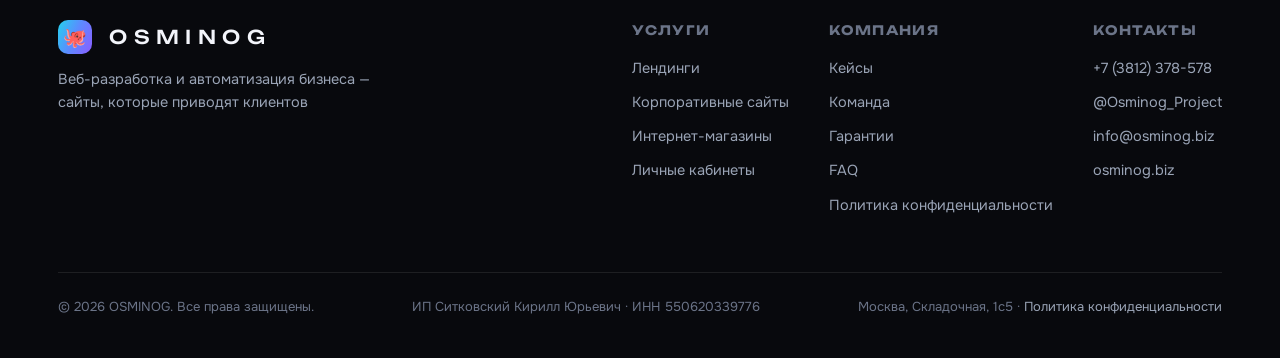
==== commit ea0873fb: "Prepare lead form integration: Cloudflare Worker (Bitrix24 + Telegram) + endpoint-ready form (mailto" ====
--- a/kliniki/index.html
+++ b/kliniki/index.html
@@ -13,7 +13,7 @@
 <link rel="preconnect" href="https://fonts.googleapis.com">
 <link rel="preconnect" href="https://fonts.gstatic.com" crossorigin>
 <link href="https://fonts.googleapis.com/css2?family=Unbounded:wght@500;600;700&family=Onest:wght@400;500;600;700&display=swap" rel="stylesheet">
-<link rel="stylesheet" href="../assets/css/style.css?v=12">
+<link rel="stylesheet" href="../assets/css/style.css?v=13">
 <link rel="icon" href="data:image/svg+xml,%3Csvg xmlns='http://www.w3.org/2000/svg' viewBox='0 0 32 32'%3E%3Crect width='32' height='32' rx='9' fill='%235b8cff'/%3E%3Ctext x='16' y='23' font-family='Arial' font-size='19' font-weight='700' fill='%23070810' text-anchor='middle'%3EO%3C/text%3E%3C/svg%3E">
 </head>
 <body data-niche="medicina" data-featured="korp">
@@ -58,11 +58,11 @@
 <section class="hero">
   <div class="hero-media" aria-hidden="true">
     <picture>
-      <source media="(max-width:900px)" srcset="../assets/video/hero-octopus-mobile.webp?v=12">
-      <img class="hero-poster" src="../assets/video/hero-octopus-poster.jpg?v=12" alt="">
+      <source media="(max-width:900px)" srcset="../assets/video/hero-octopus-mobile.webp?v=13">
+      <img class="hero-poster" src="../assets/video/hero-octopus-poster.jpg?v=13" alt="">
     </picture>
-    <video class="hero-video" poster="../assets/video/hero-octopus-poster.jpg?v=12" muted loop playsinline preload="none">
-      <source src="../assets/video/hero-octopus.mp4?v=12" type="video/mp4">
+    <video class="hero-video" poster="../assets/video/hero-octopus-poster.jpg?v=13" muted loop playsinline preload="none">
+      <source src="../assets/video/hero-octopus.mp4?v=13" type="video/mp4">
     </video>
     <div class="hero-scrim"></div>
   </div>
@@ -546,6 +546,6 @@
         var btn=p.querySelector('.btn'); if(btn){btn.classList.remove('btn-ghost'); btn.classList.add('btn-primary');}}}
   })();
 </script>
-<script src="../assets/js/main.js?v=12"></script>
+<script src="../assets/js/main.js?v=13"></script>
 </body>
 </html>
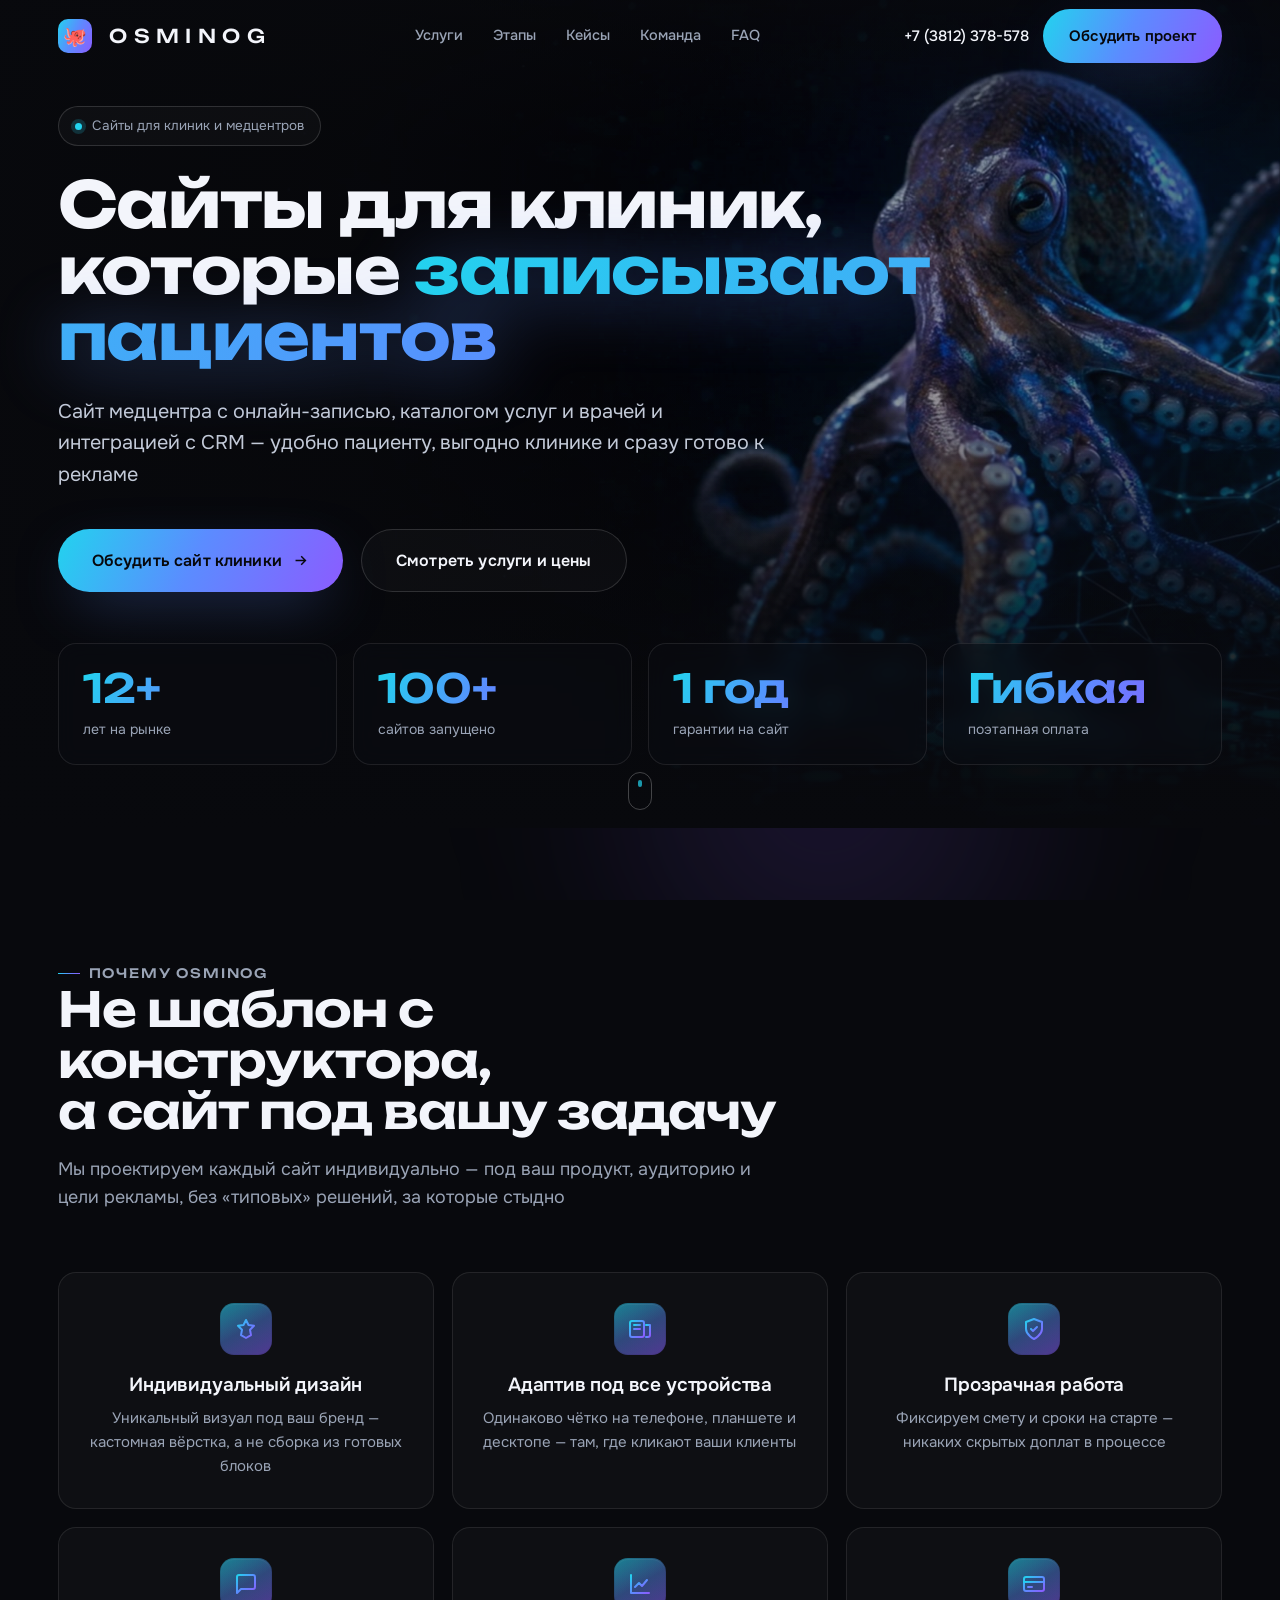
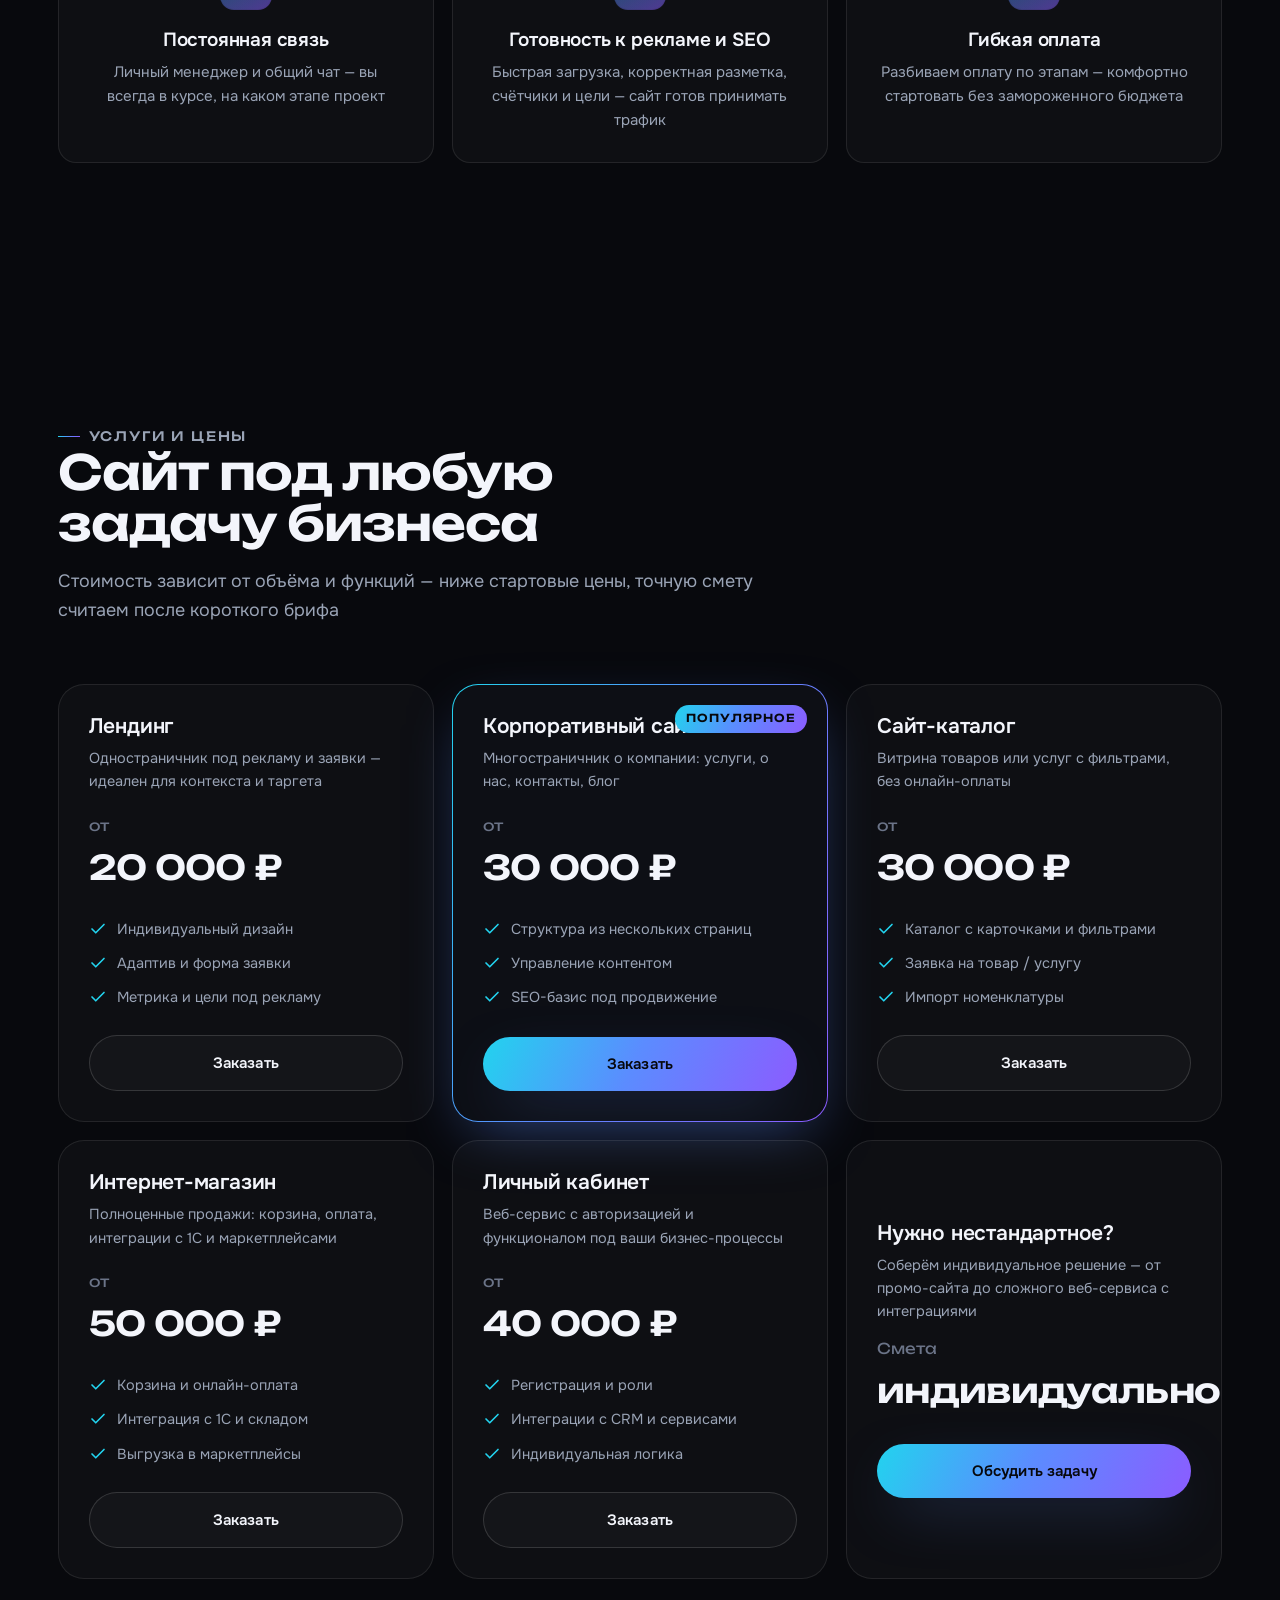
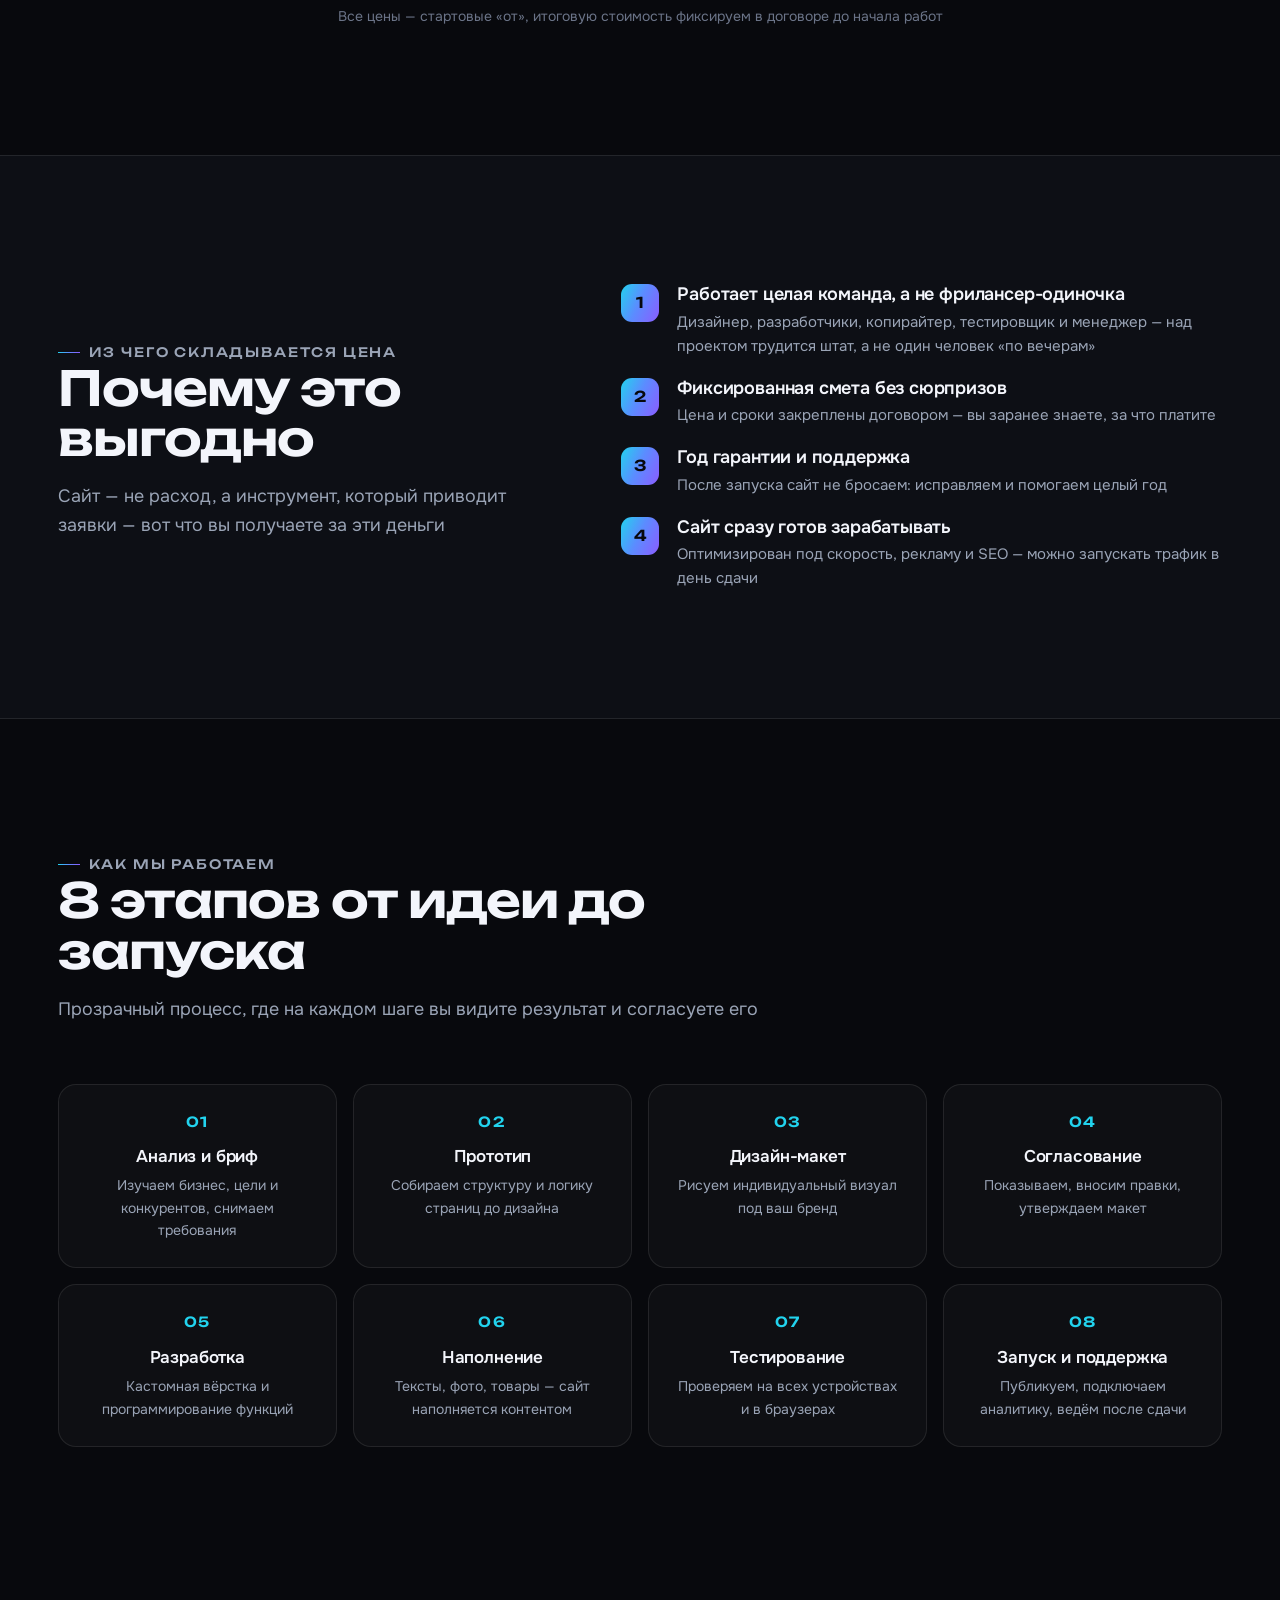
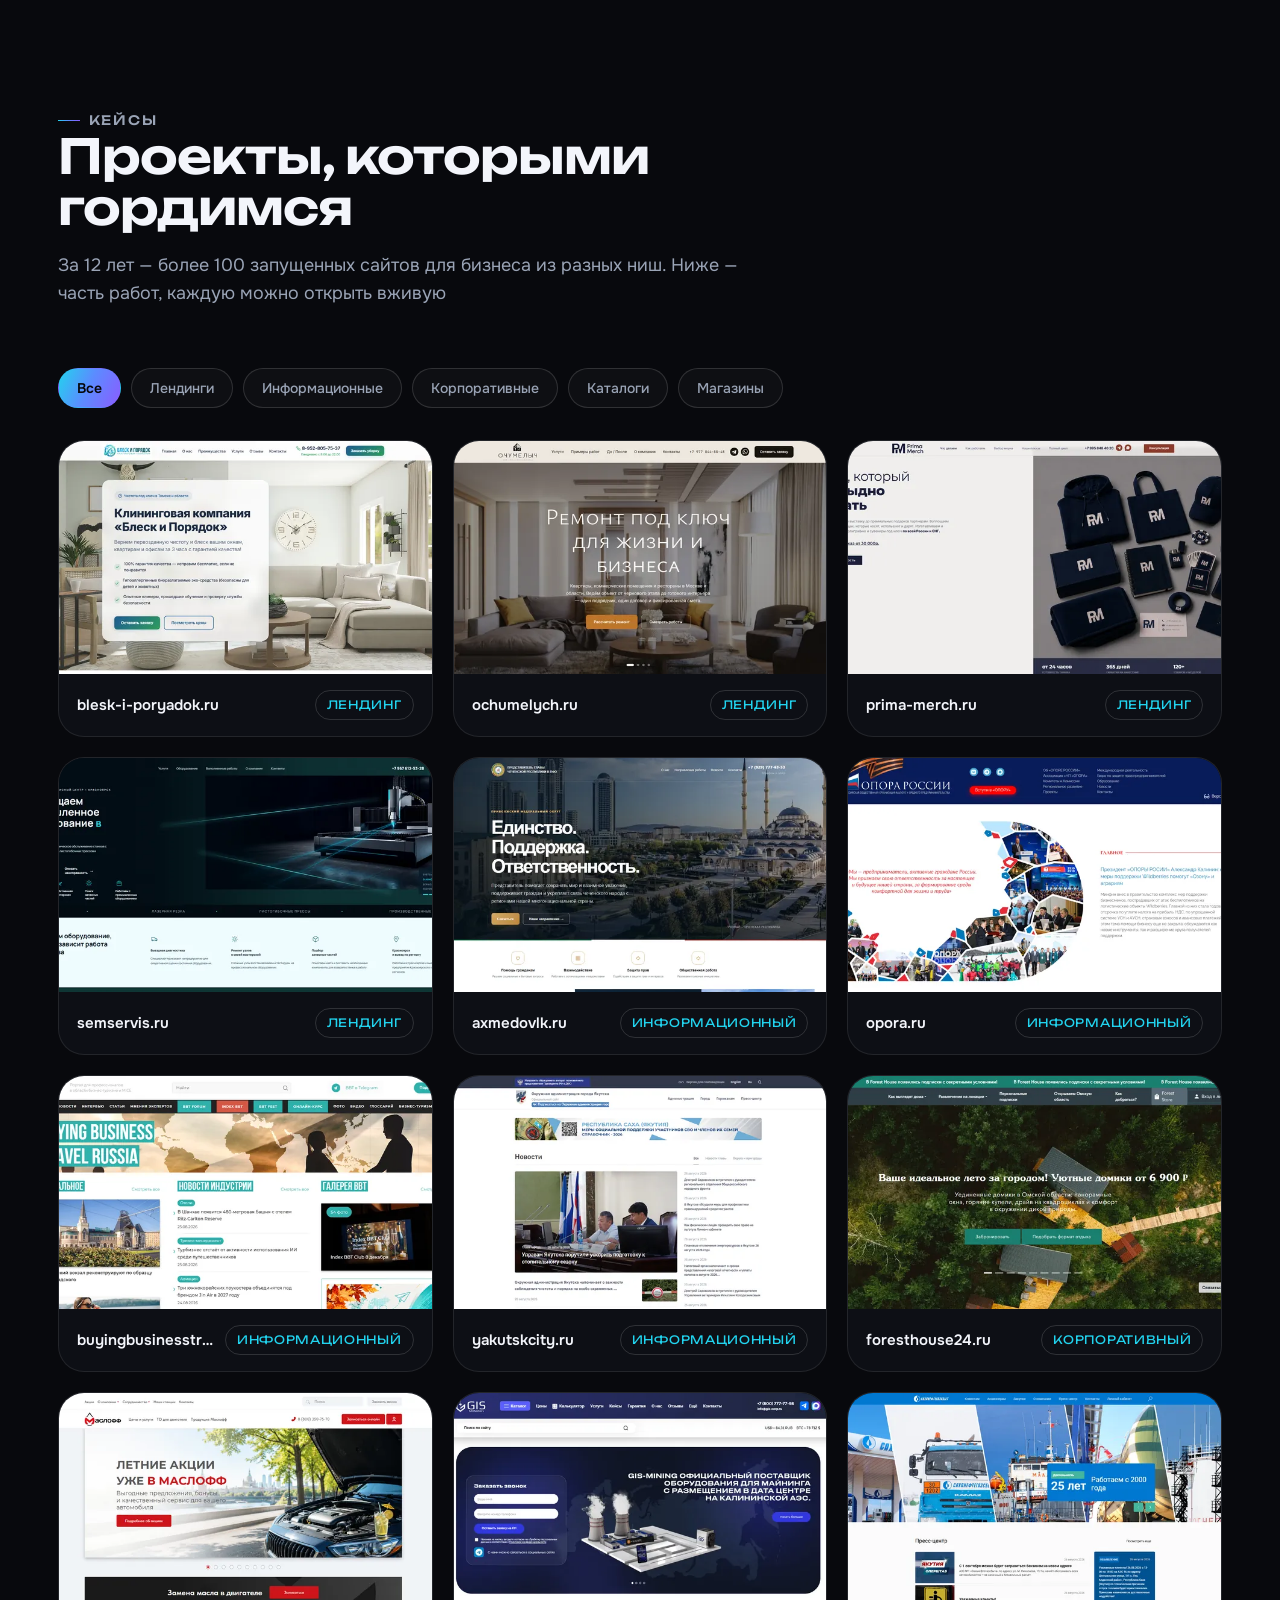
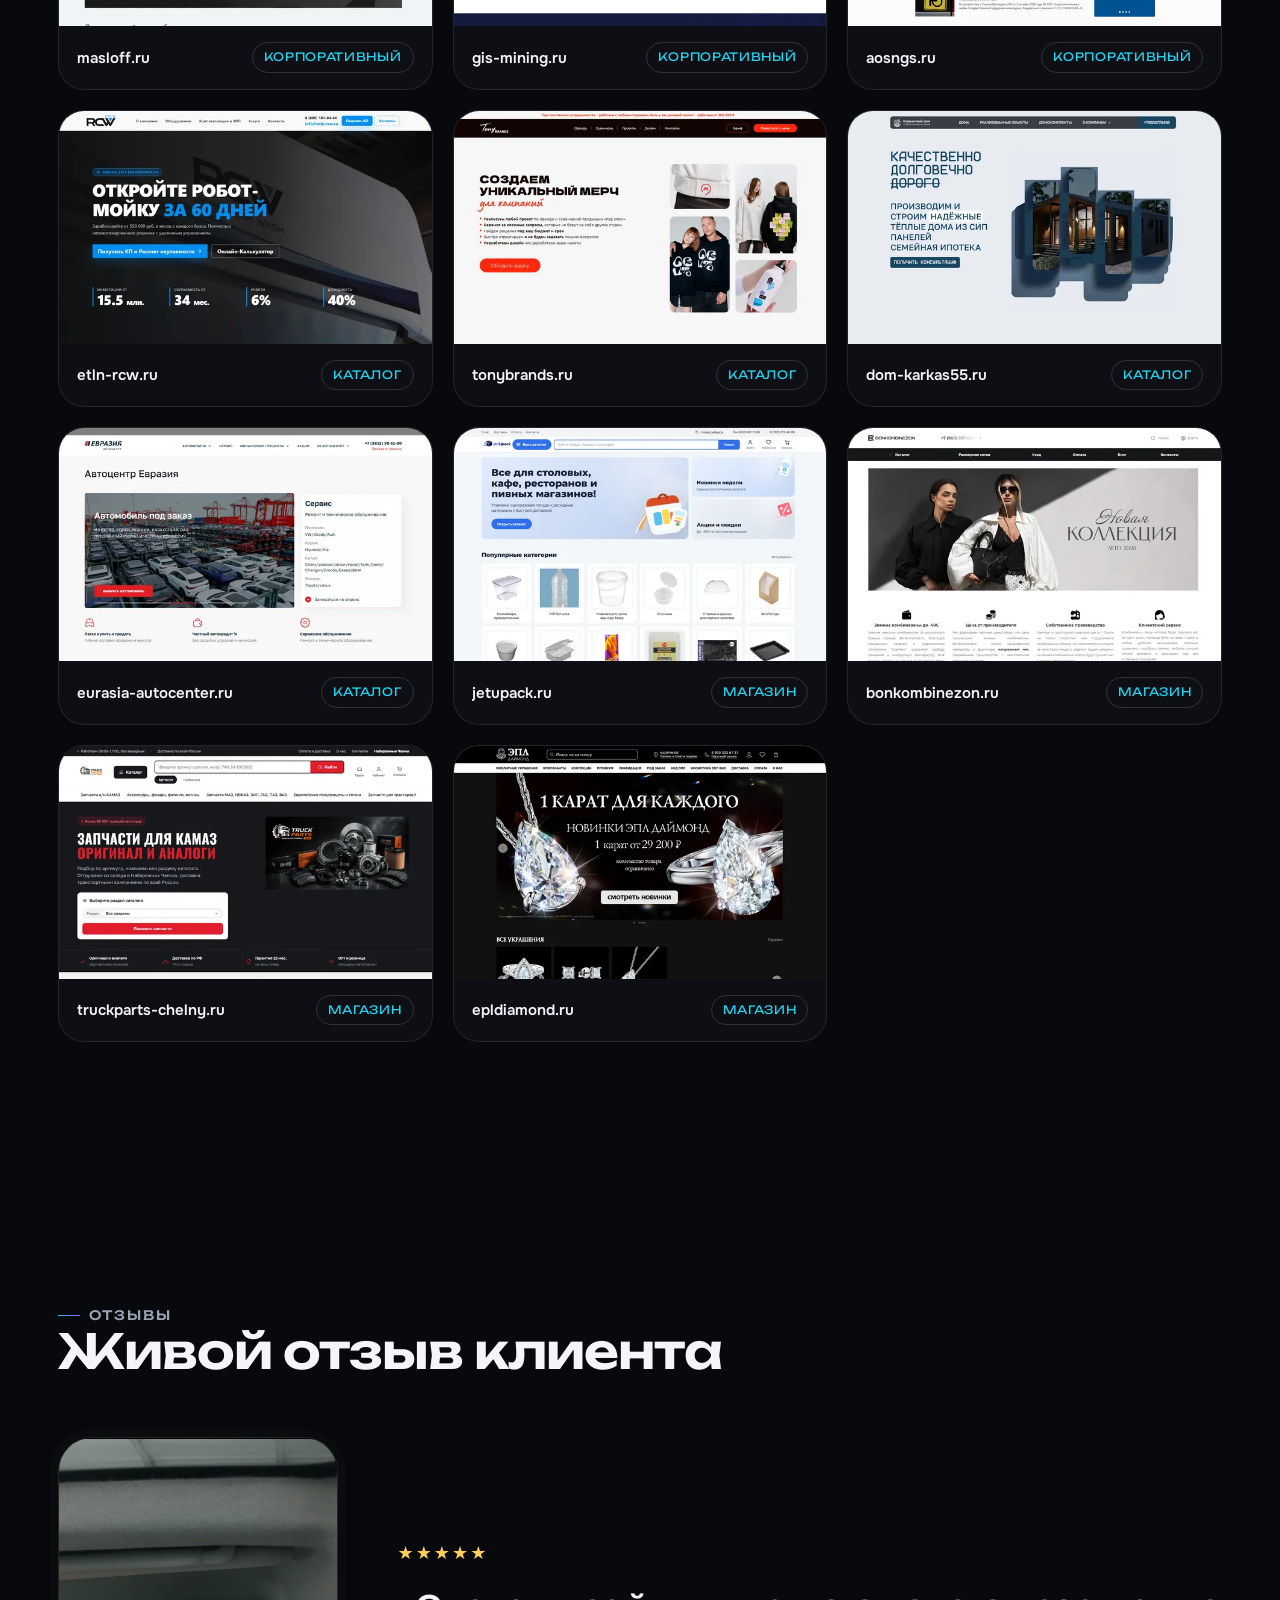
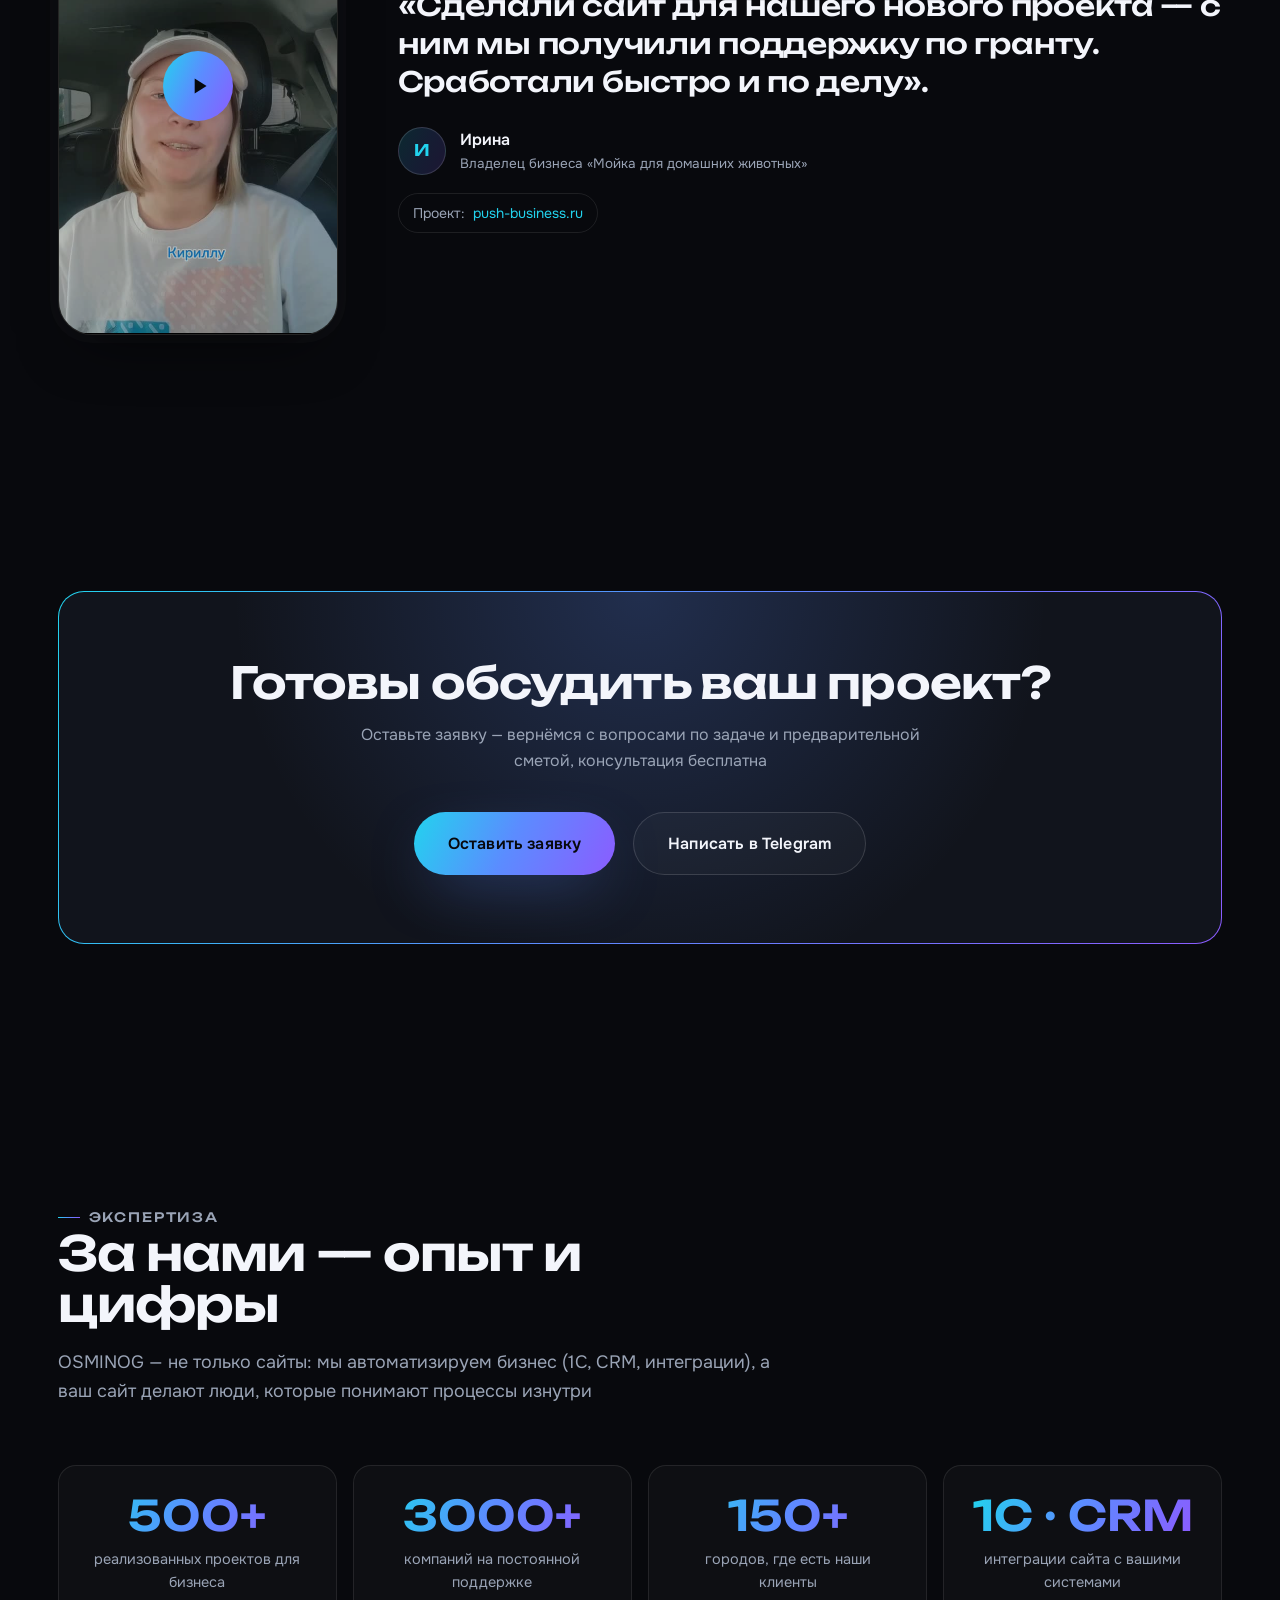
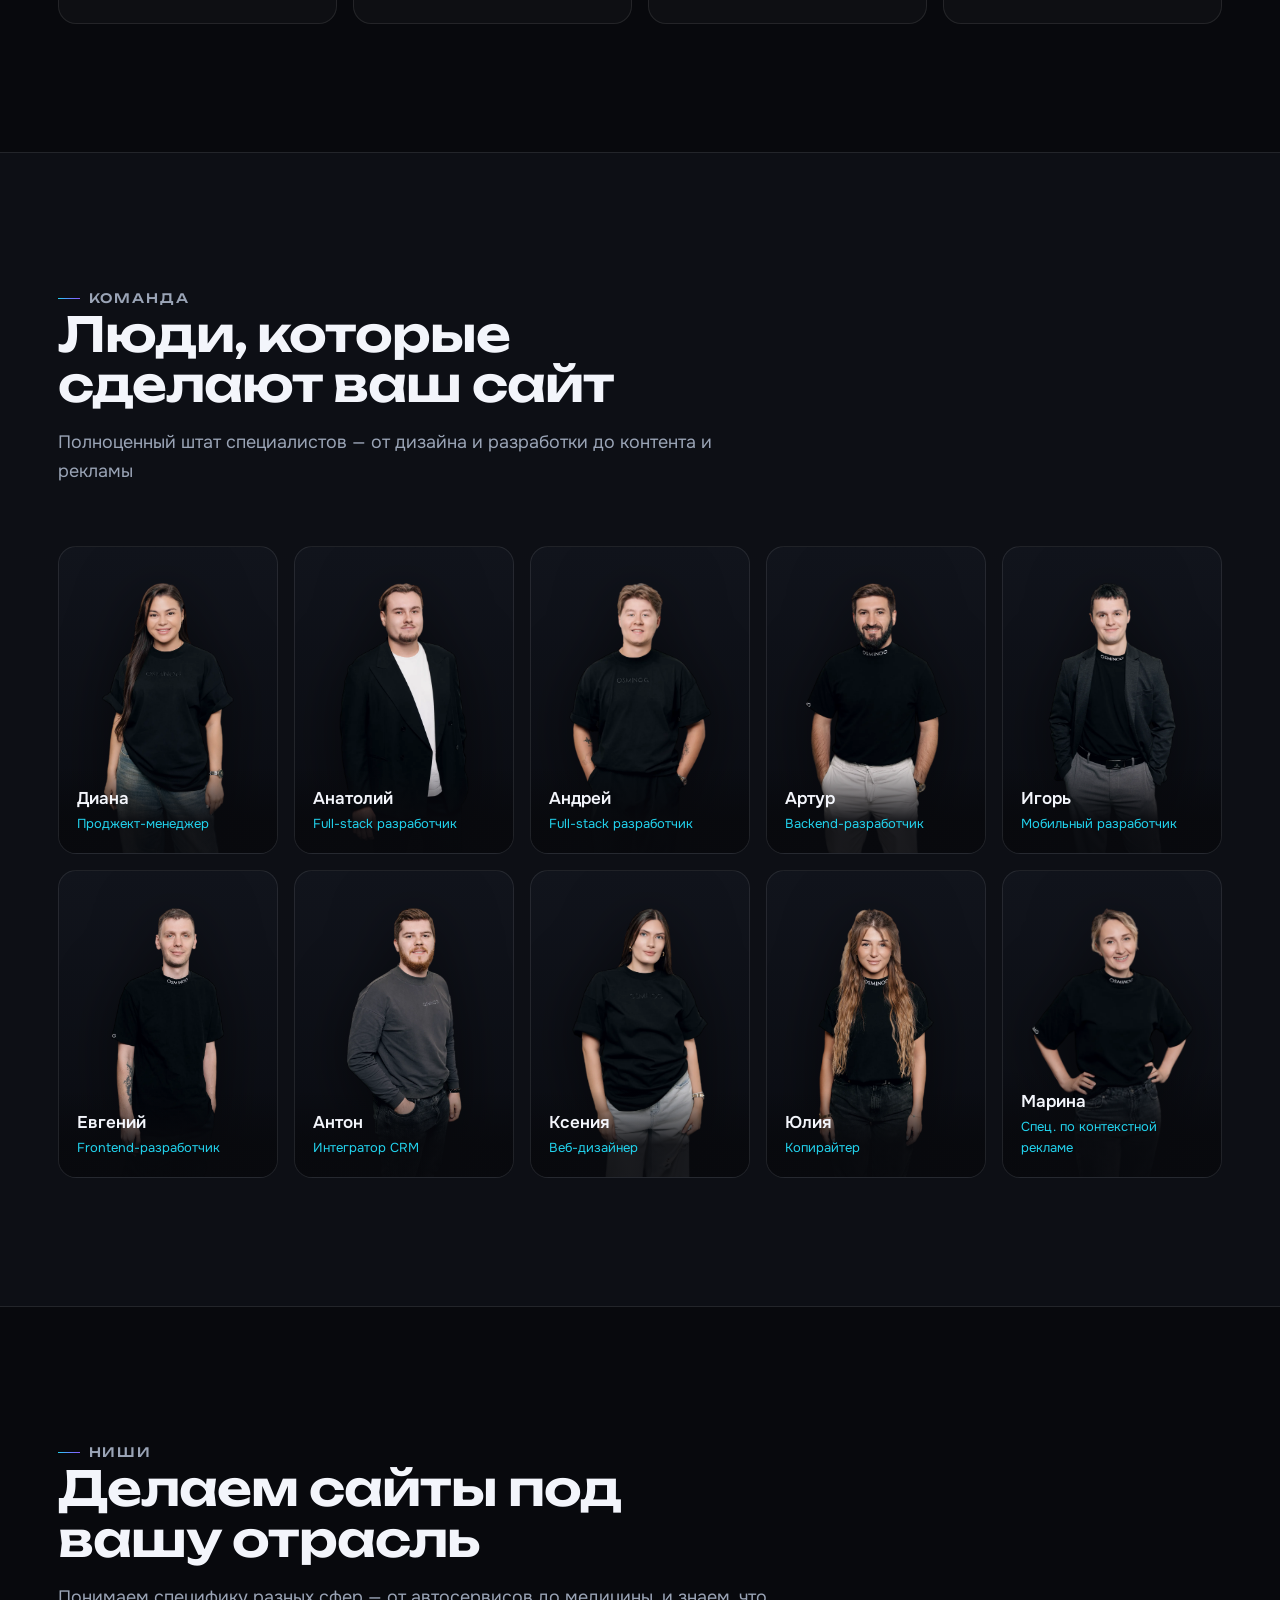
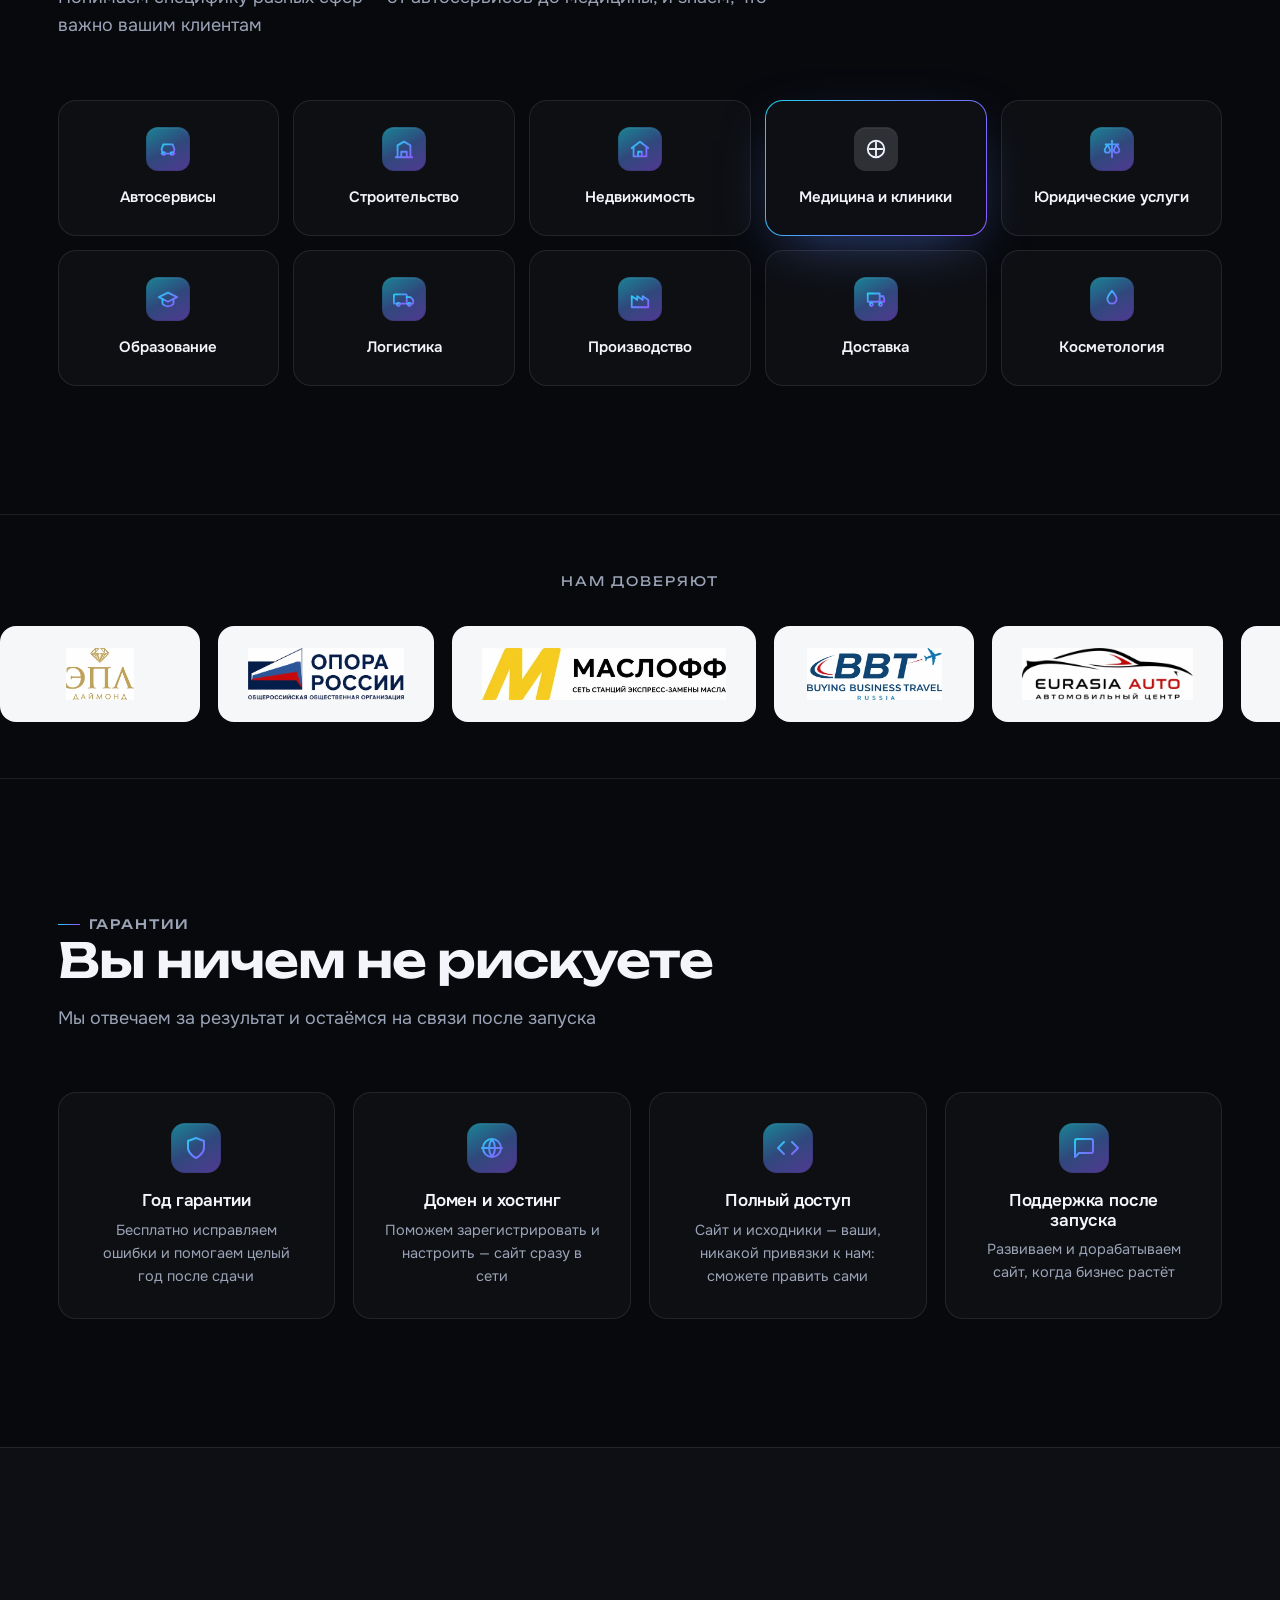
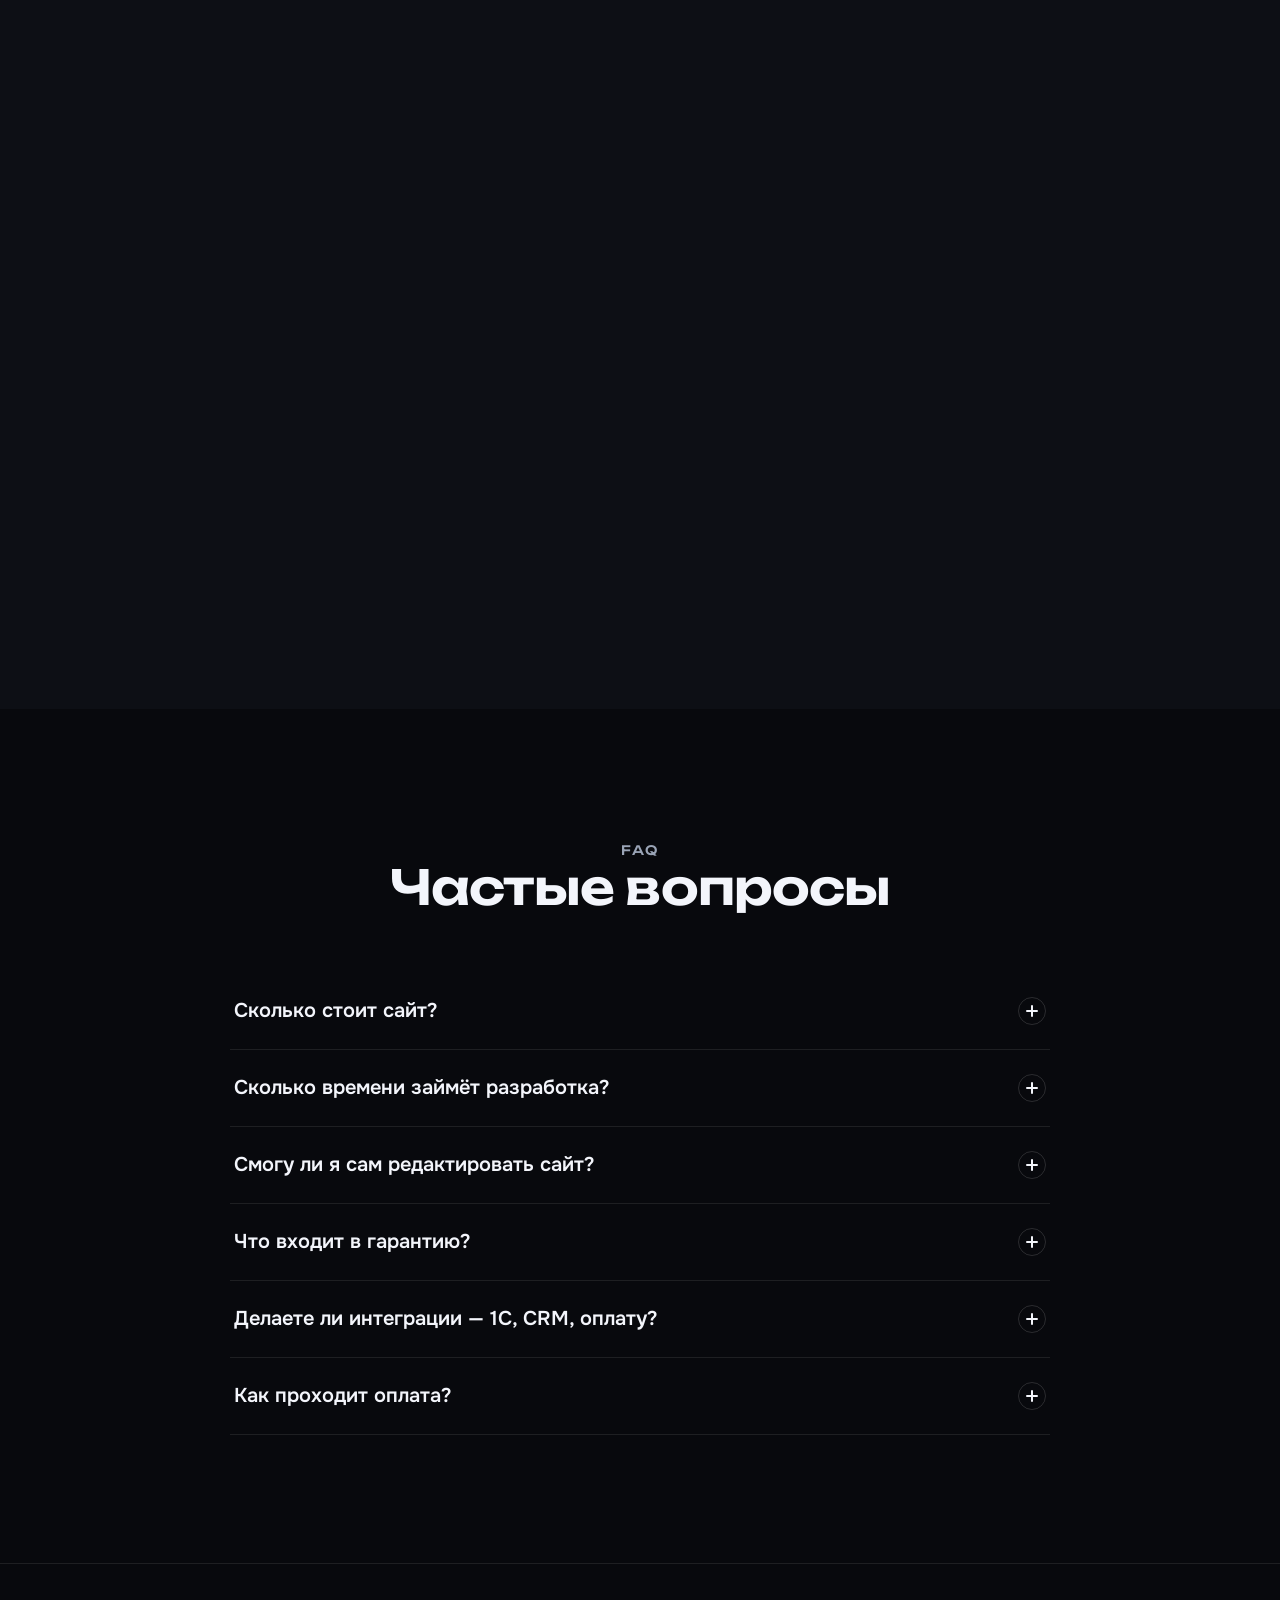
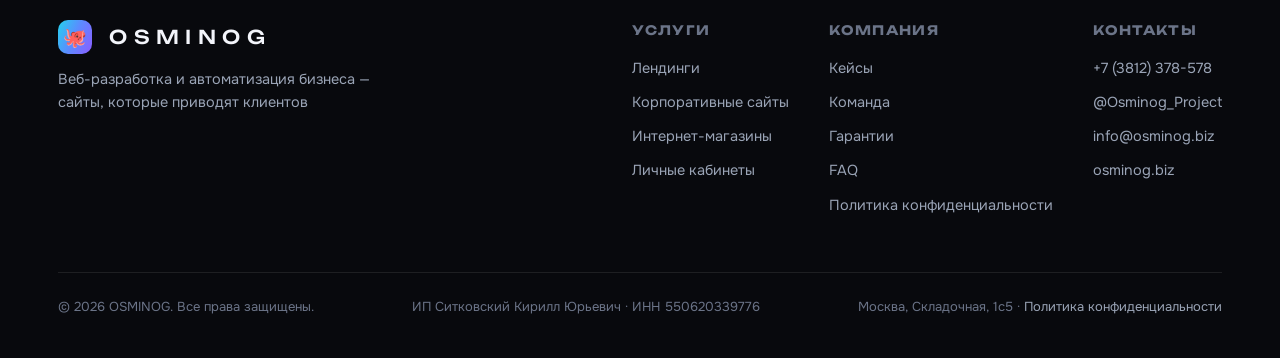
==== commit 5703ea68: "Premium icons: brand-gradient stroke + gradient-border tiles with hover glow; v14" ====
--- a/kliniki/index.html
+++ b/kliniki/index.html
@@ -13,7 +13,7 @@
 <link rel="preconnect" href="https://fonts.googleapis.com">
 <link rel="preconnect" href="https://fonts.gstatic.com" crossorigin>
 <link href="https://fonts.googleapis.com/css2?family=Unbounded:wght@500;600;700&family=Onest:wght@400;500;600;700&display=swap" rel="stylesheet">
-<link rel="stylesheet" href="../assets/css/style.css?v=13">
+<link rel="stylesheet" href="../assets/css/style.css?v=14">
 <link rel="icon" href="data:image/svg+xml,%3Csvg xmlns='http://www.w3.org/2000/svg' viewBox='0 0 32 32'%3E%3Crect width='32' height='32' rx='9' fill='%235b8cff'/%3E%3Ctext x='16' y='23' font-family='Arial' font-size='19' font-weight='700' fill='%23070810' text-anchor='middle'%3EO%3C/text%3E%3C/svg%3E">
 </head>
 <body data-niche="medicina" data-featured="korp">
@@ -21,6 +21,11 @@
 <div class="bg-fx" aria-hidden="true">
   <div class="glow g1"></div><div class="glow g2"></div><div class="glow g3"></div>
 </div>
+<svg width="0" height="0" style="position:absolute" aria-hidden="true"><defs>
+  <linearGradient id="ig" x1="0" y1="0" x2="1" y2="1">
+    <stop offset="0" stop-color="#22d3ee"/><stop offset="0.5" stop-color="#5b8cff"/><stop offset="1" stop-color="#8b5cff"/>
+  </linearGradient>
+</defs></svg>
 
 <!-- ===================== HEADER ===================== -->
 <header class="header">
@@ -58,11 +63,11 @@
 <section class="hero">
   <div class="hero-media" aria-hidden="true">
     <picture>
-      <source media="(max-width:900px)" srcset="../assets/video/hero-octopus-mobile.webp?v=13">
-      <img class="hero-poster" src="../assets/video/hero-octopus-poster.jpg?v=13" alt="">
+      <source media="(max-width:900px)" srcset="../assets/video/hero-octopus-mobile.webp?v=14">
+      <img class="hero-poster" src="../assets/video/hero-octopus-poster.jpg?v=14" alt="">
     </picture>
-    <video class="hero-video" poster="../assets/video/hero-octopus-poster.jpg?v=13" muted loop playsinline preload="none">
-      <source src="../assets/video/hero-octopus.mp4?v=13" type="video/mp4">
+    <video class="hero-video" poster="../assets/video/hero-octopus-poster.jpg?v=14" muted loop playsinline preload="none">
+      <source src="../assets/video/hero-octopus.mp4?v=14" type="video/mp4">
     </video>
     <div class="hero-scrim"></div>
   </div>
@@ -546,6 +551,6 @@
         var btn=p.querySelector('.btn'); if(btn){btn.classList.remove('btn-ghost'); btn.classList.add('btn-primary');}}}
   })();
 </script>
-<script src="../assets/js/main.js?v=13"></script>
+<script src="../assets/js/main.js?v=14"></script>
 </body>
 </html>
--- a/assets/css/style.css
+++ b/assets/css/style.css
@@ -657,3 +657,22 @@
 .case-card.hide{display:none}
 @media (max-width:1024px){.cases-grid{grid-template-columns:repeat(2,1fr)}}
 @media (max-width:560px){.cases-grid{grid-template-columns:1fr}.cf{padding:9px 15px;font-size:13px}}
+
+/* ============================================================
+   ПРЕМИУМ-ИКОНКИ: градиентный штрих + дорогие плитки (раунд 8)
+   ============================================================ */
+.bcard .ic svg,.guar .ic svg,.niche .nic svg,.cmethod .ic svg{stroke:url(#ig)}
+.bcard .ic,.guar .ic,.cmethod .ic,.niche .nic{
+  background:
+    linear-gradient(150deg,rgba(34,211,238,.10),rgba(139,92,255,.08)) padding-box,
+    linear-gradient(150deg,rgba(34,211,238,.55),rgba(91,140,255,.4),rgba(139,92,255,.5)) border-box;
+  border:1px solid transparent;
+  box-shadow:inset 0 1px 0 rgba(255,255,255,.05);
+  transition:box-shadow .35s,transform .35s;
+}
+.bcard:hover .ic,.guar:hover .ic,.cmethod:hover .ic{
+  box-shadow:0 12px 30px -8px rgba(91,140,255,.5),inset 0 1px 0 rgba(255,255,255,.08);
+}
+.bcard:hover .ic{transform:translateY(-2px) scale(1.04)}
+.niche.active .nic{background:rgba(255,255,255,.14);border-color:transparent}
+.niche.active .nic svg{stroke:#eef3ff}
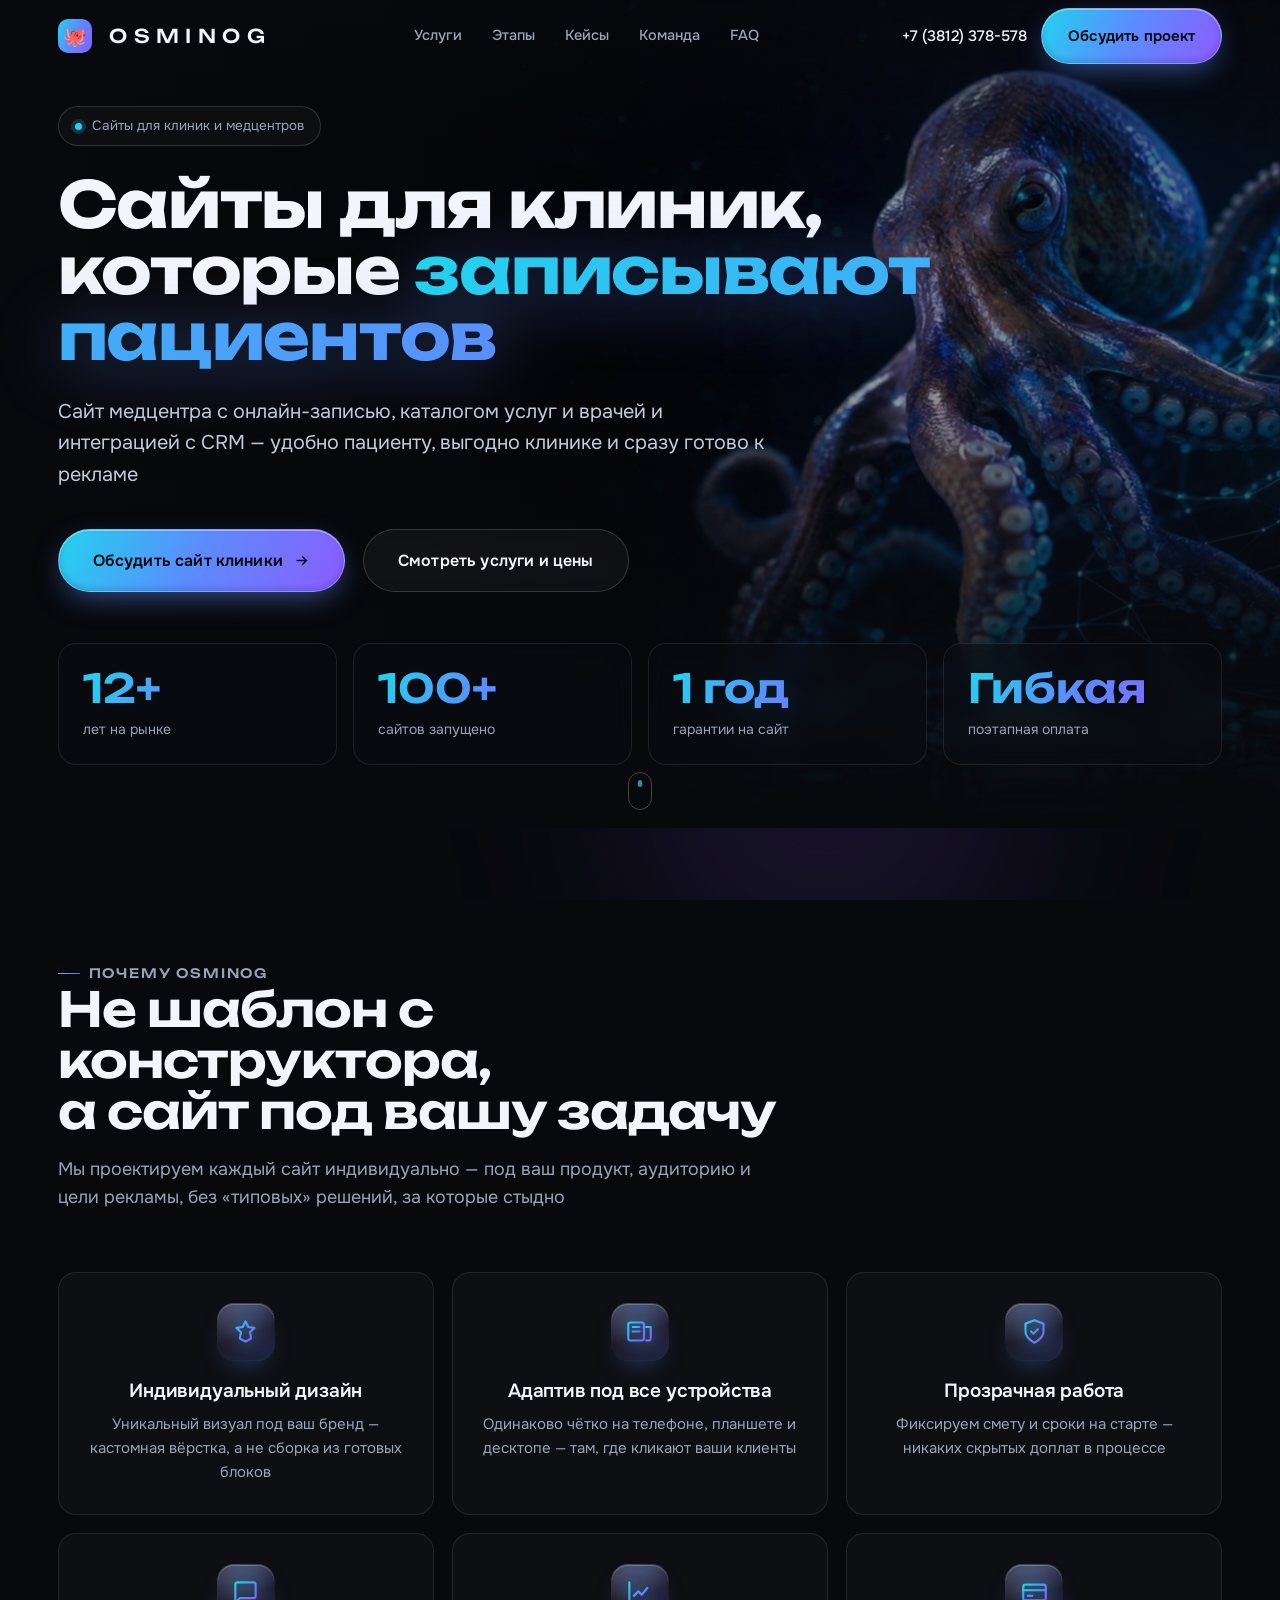
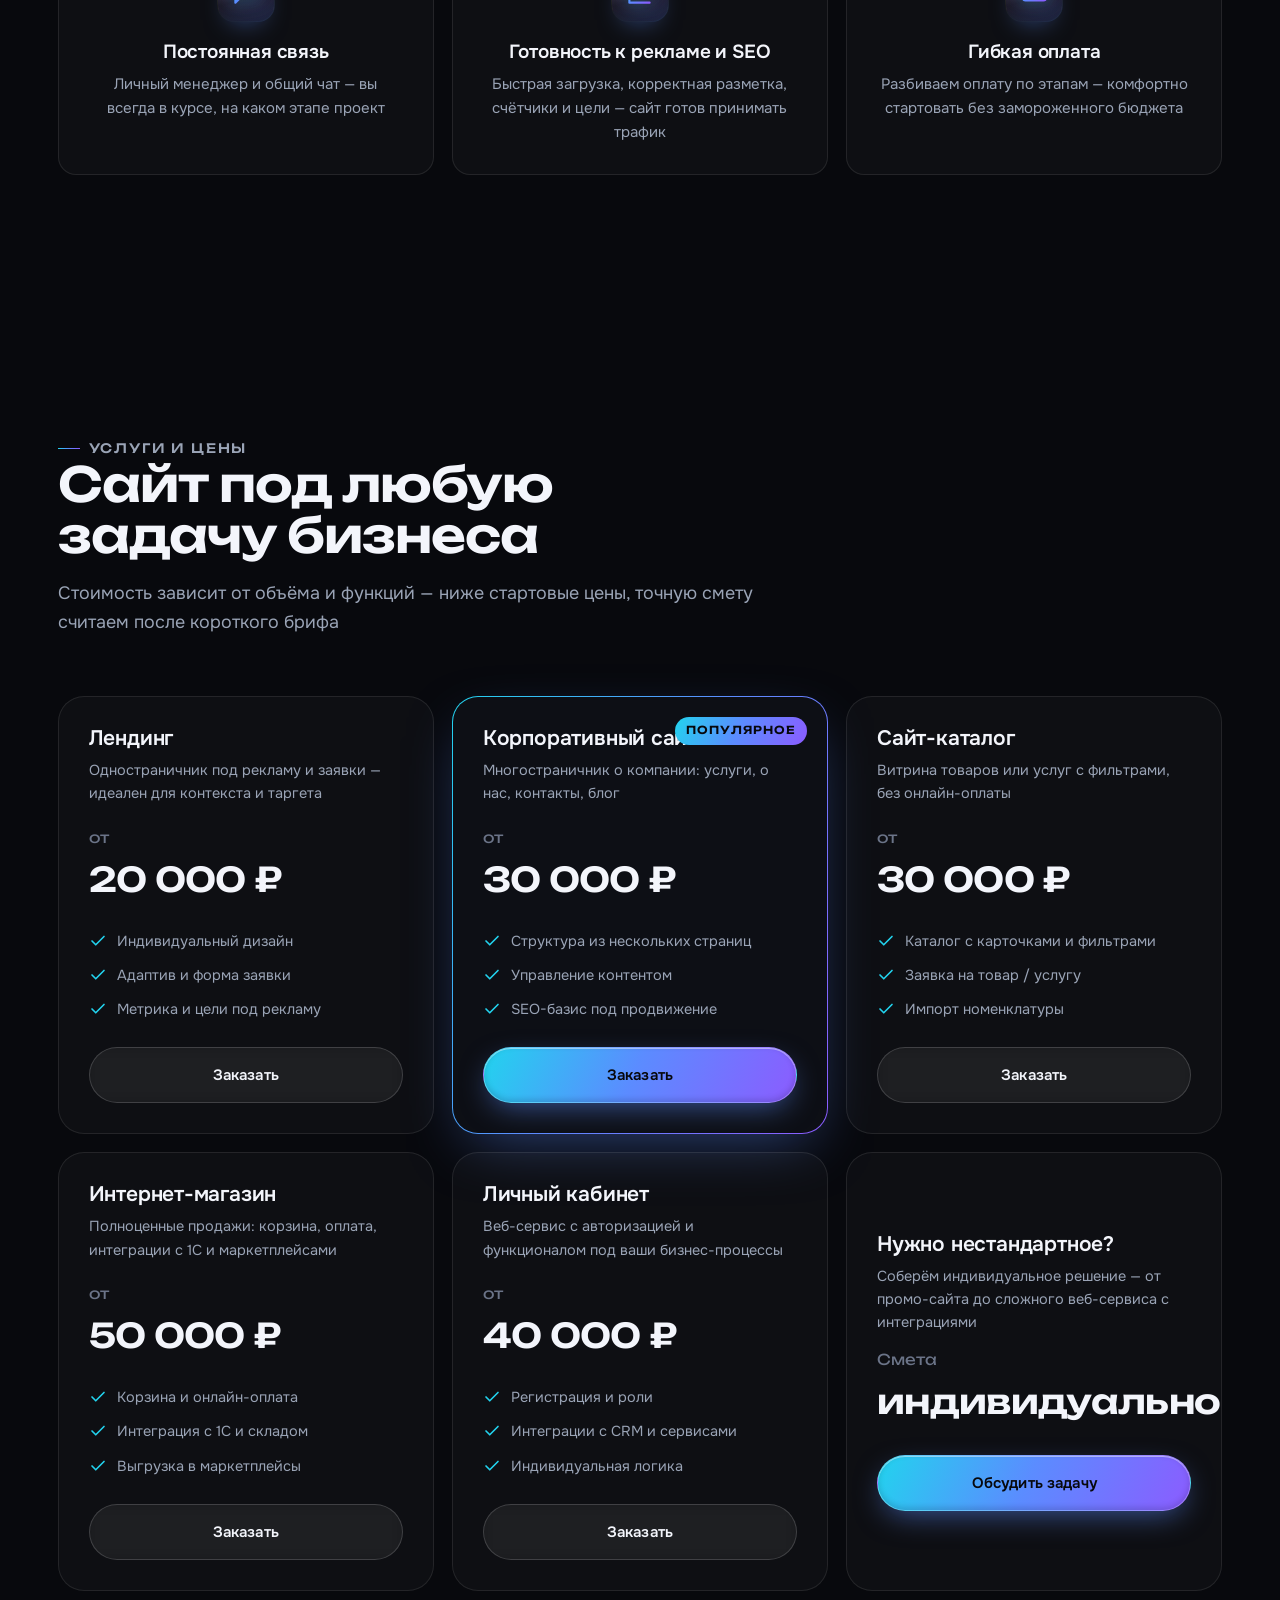
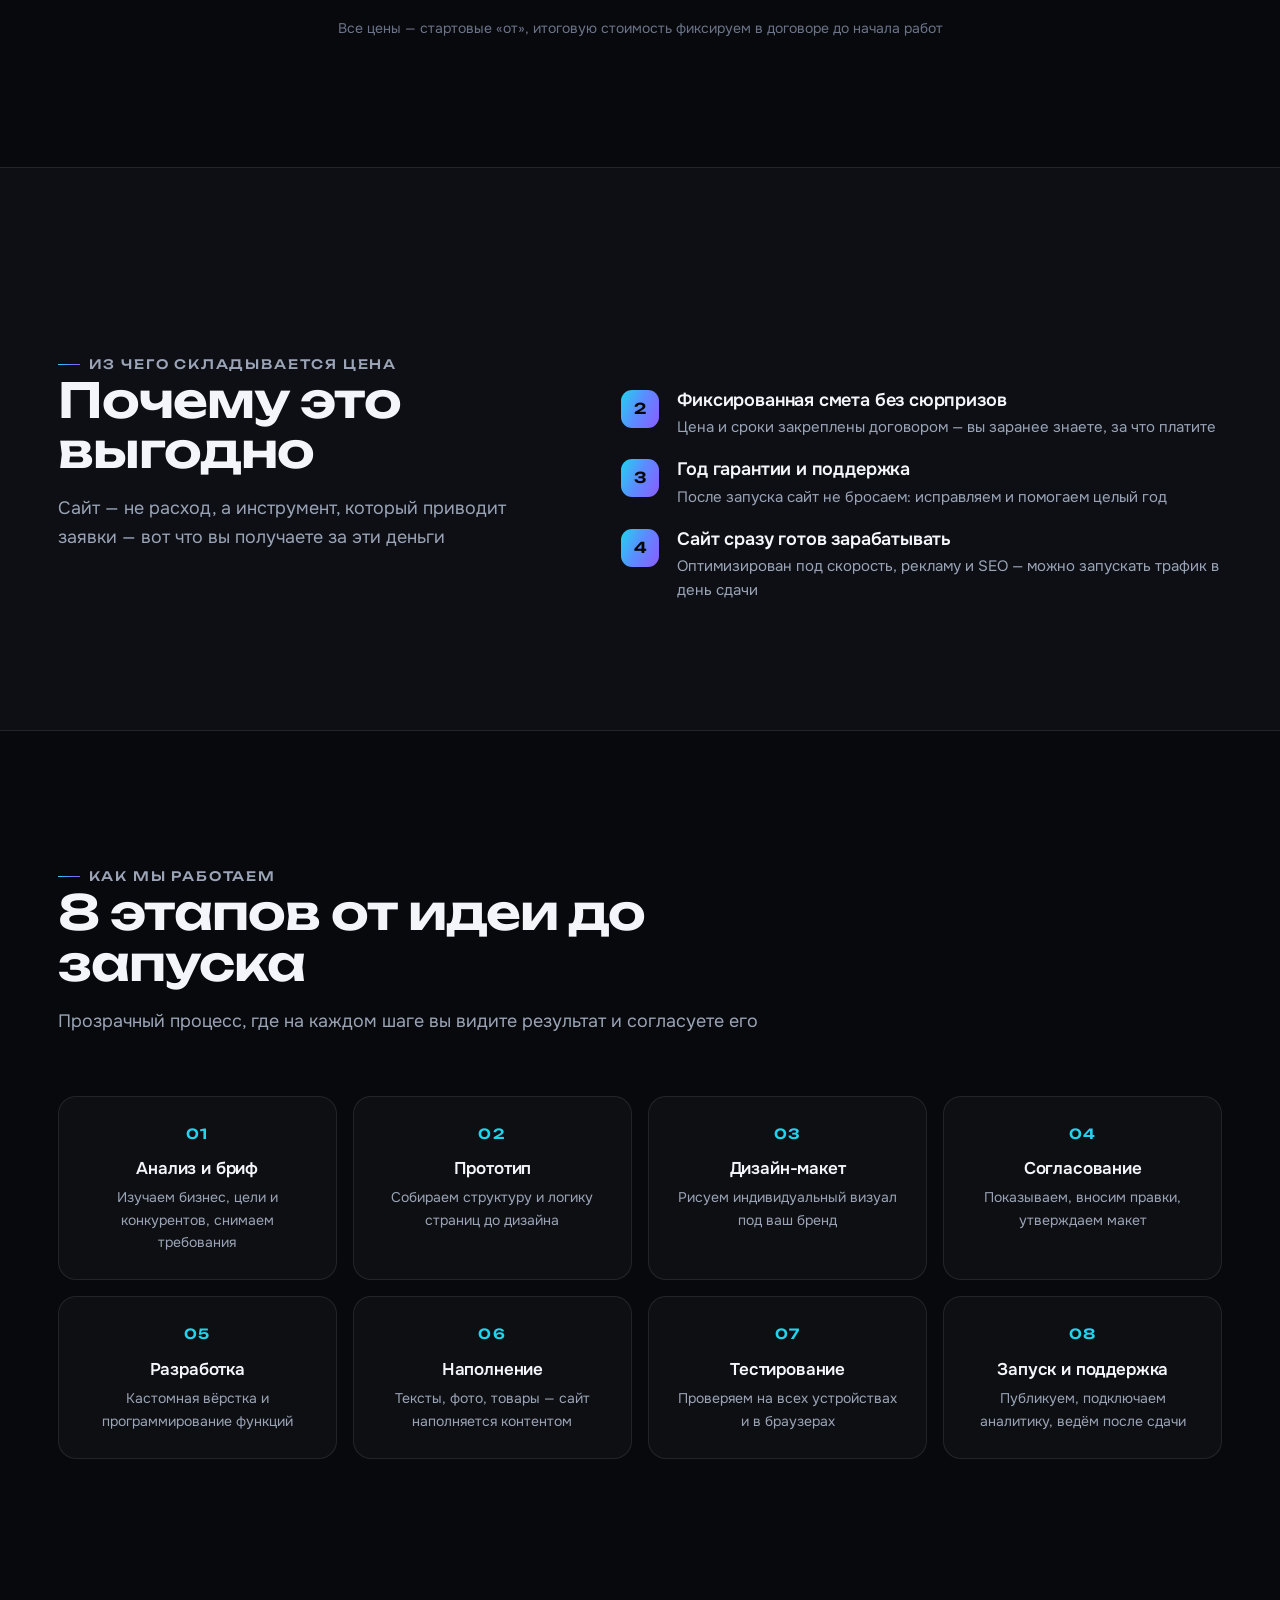
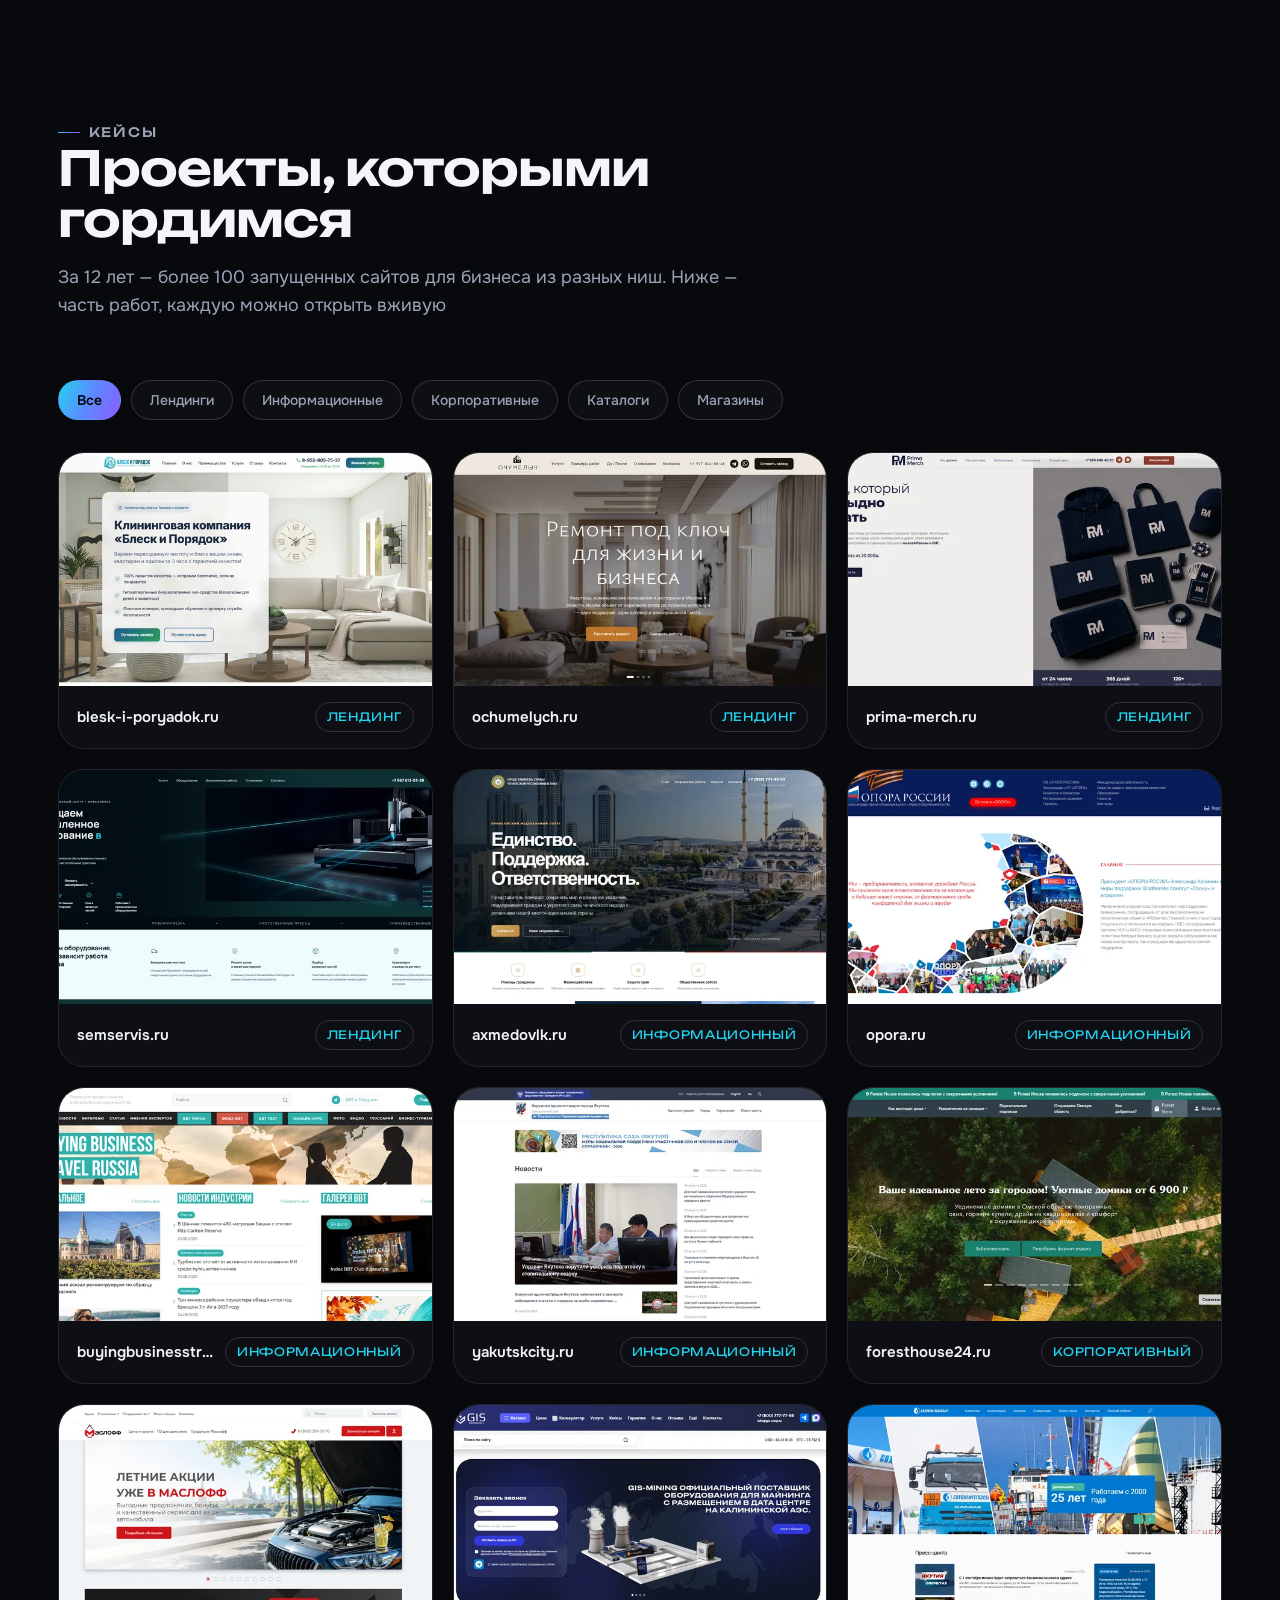
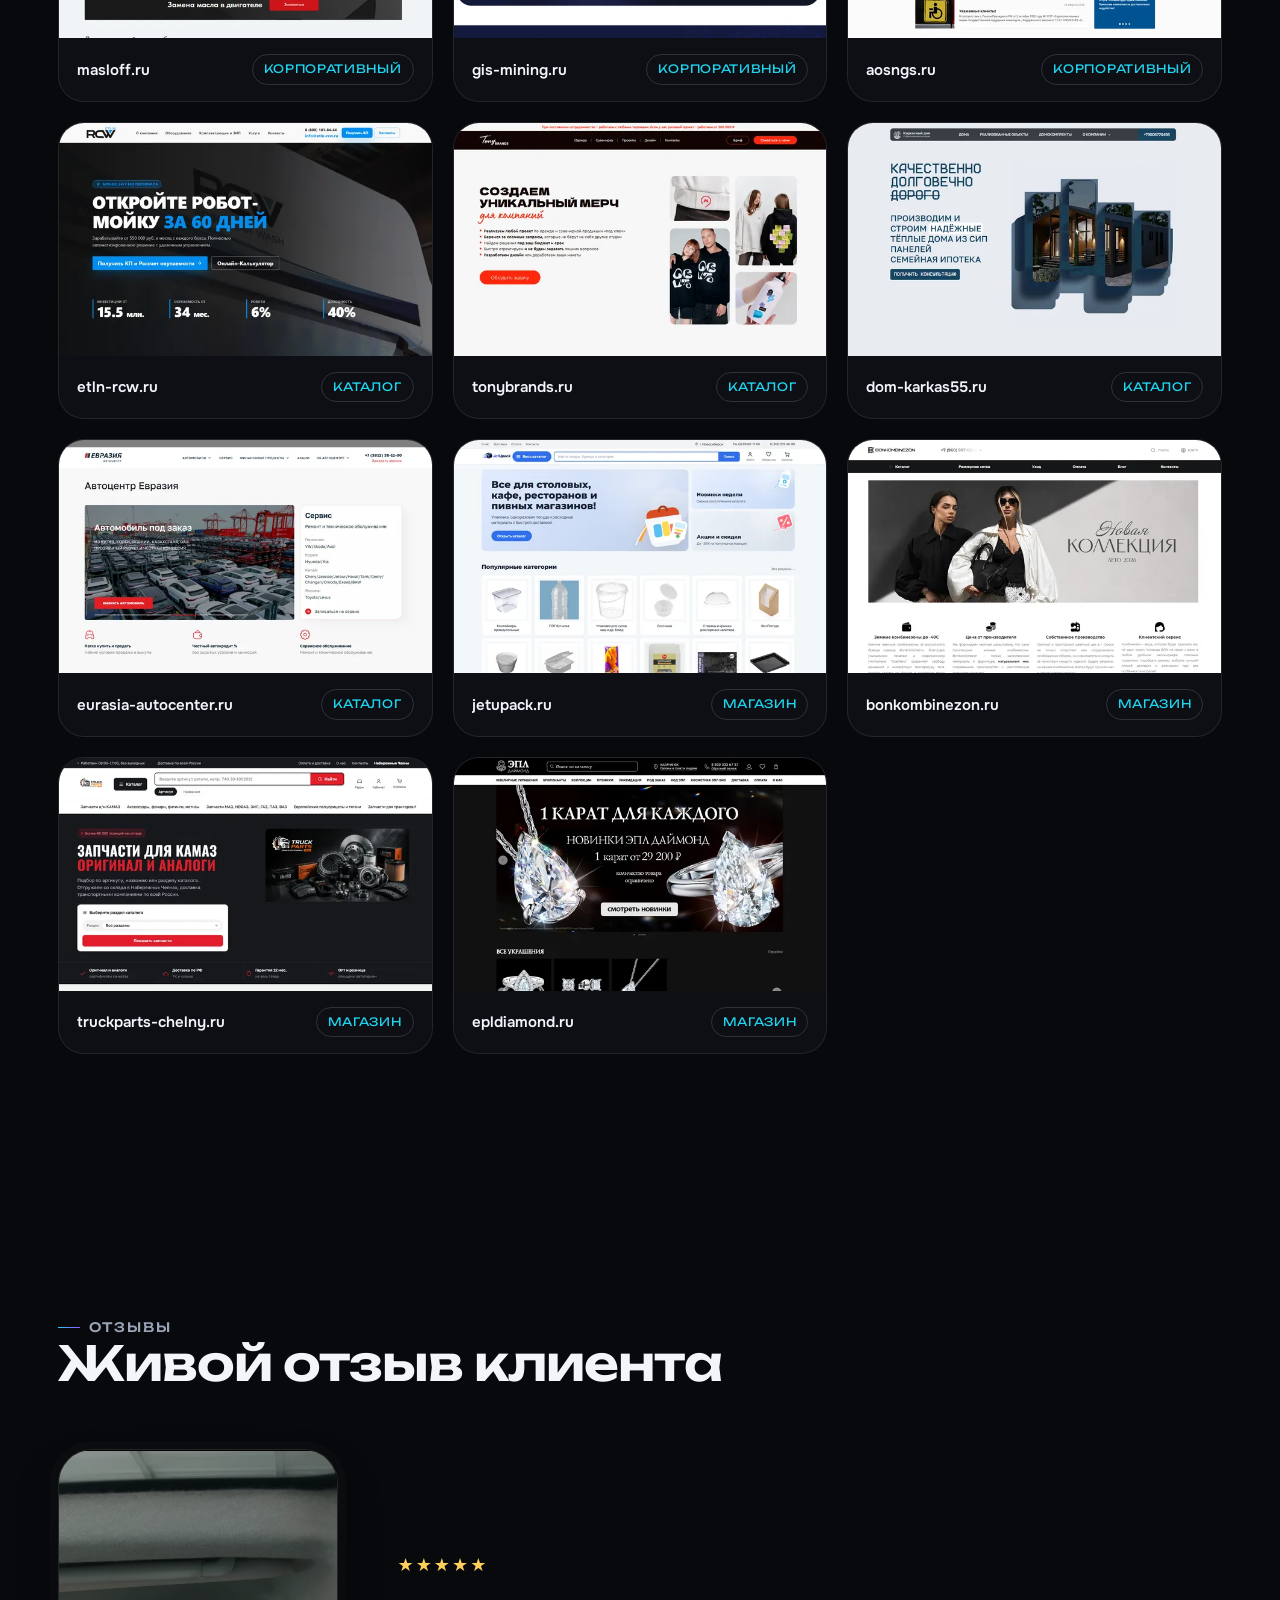
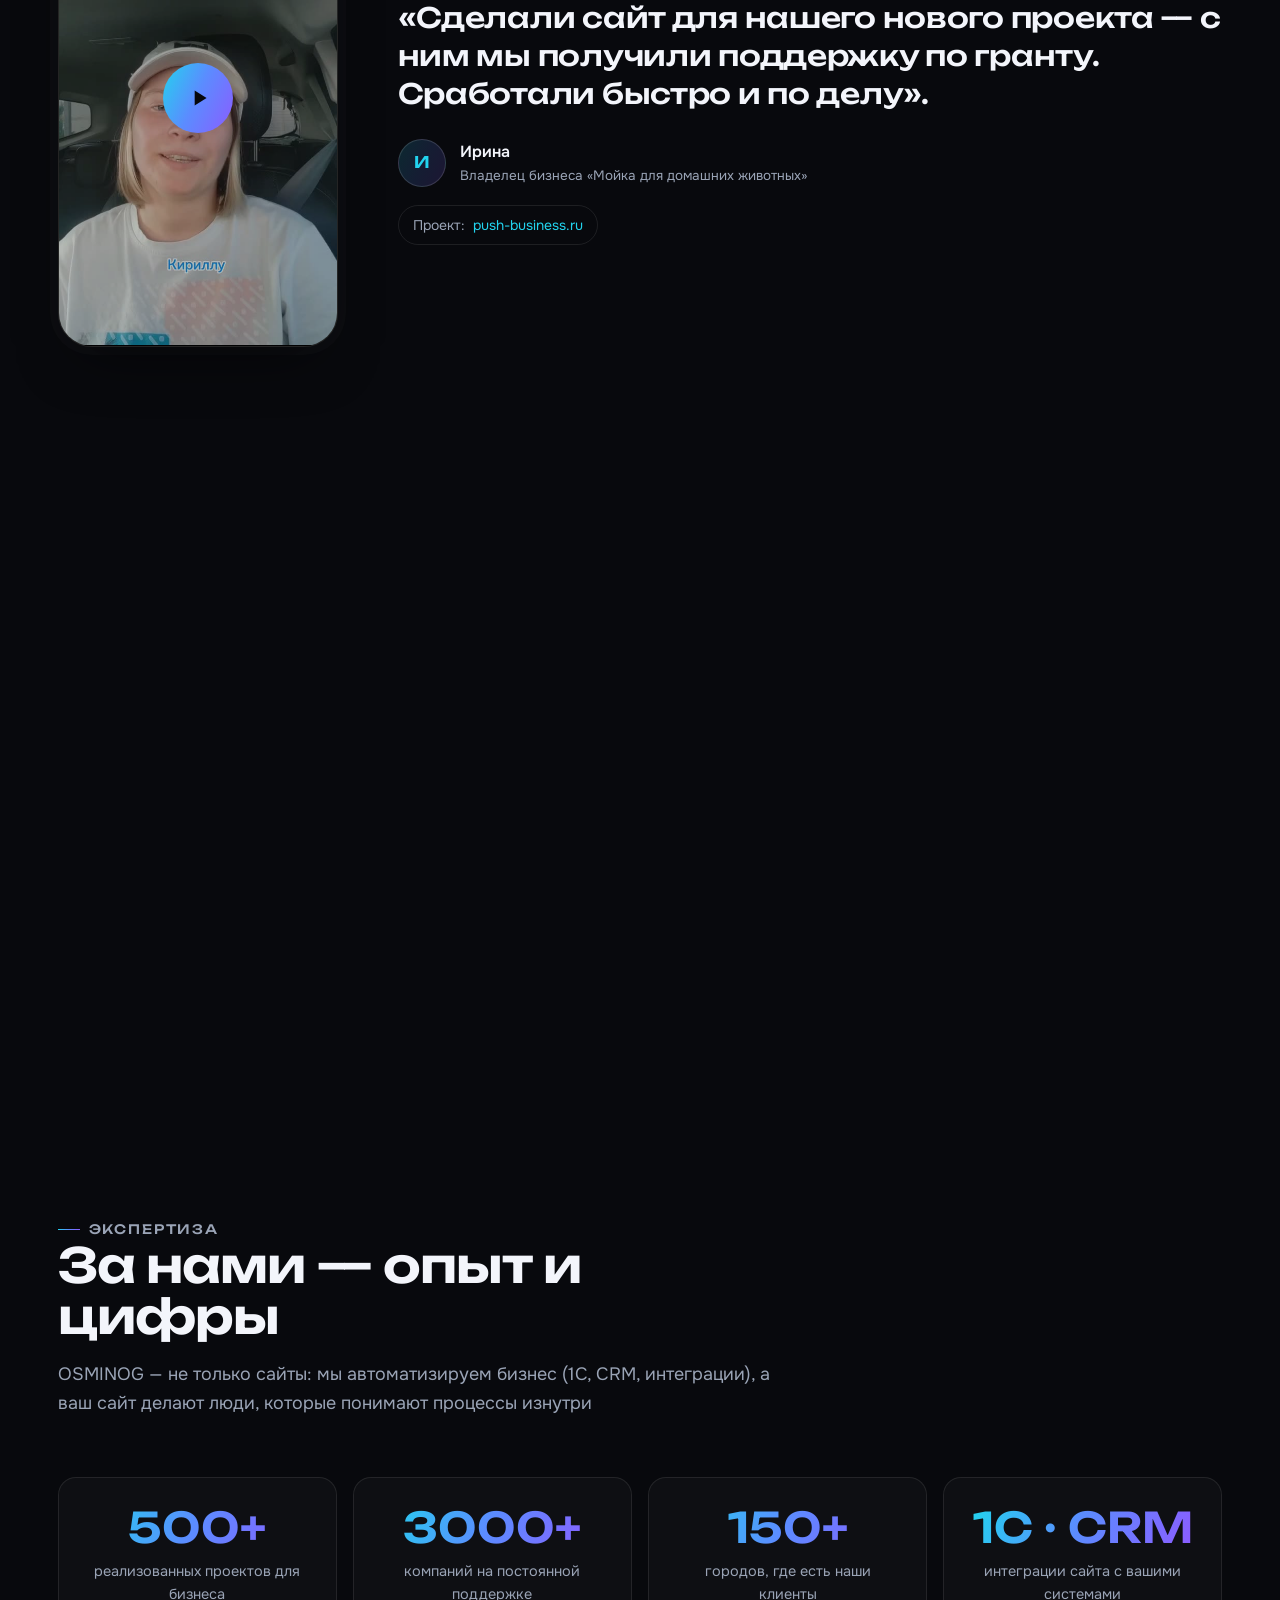
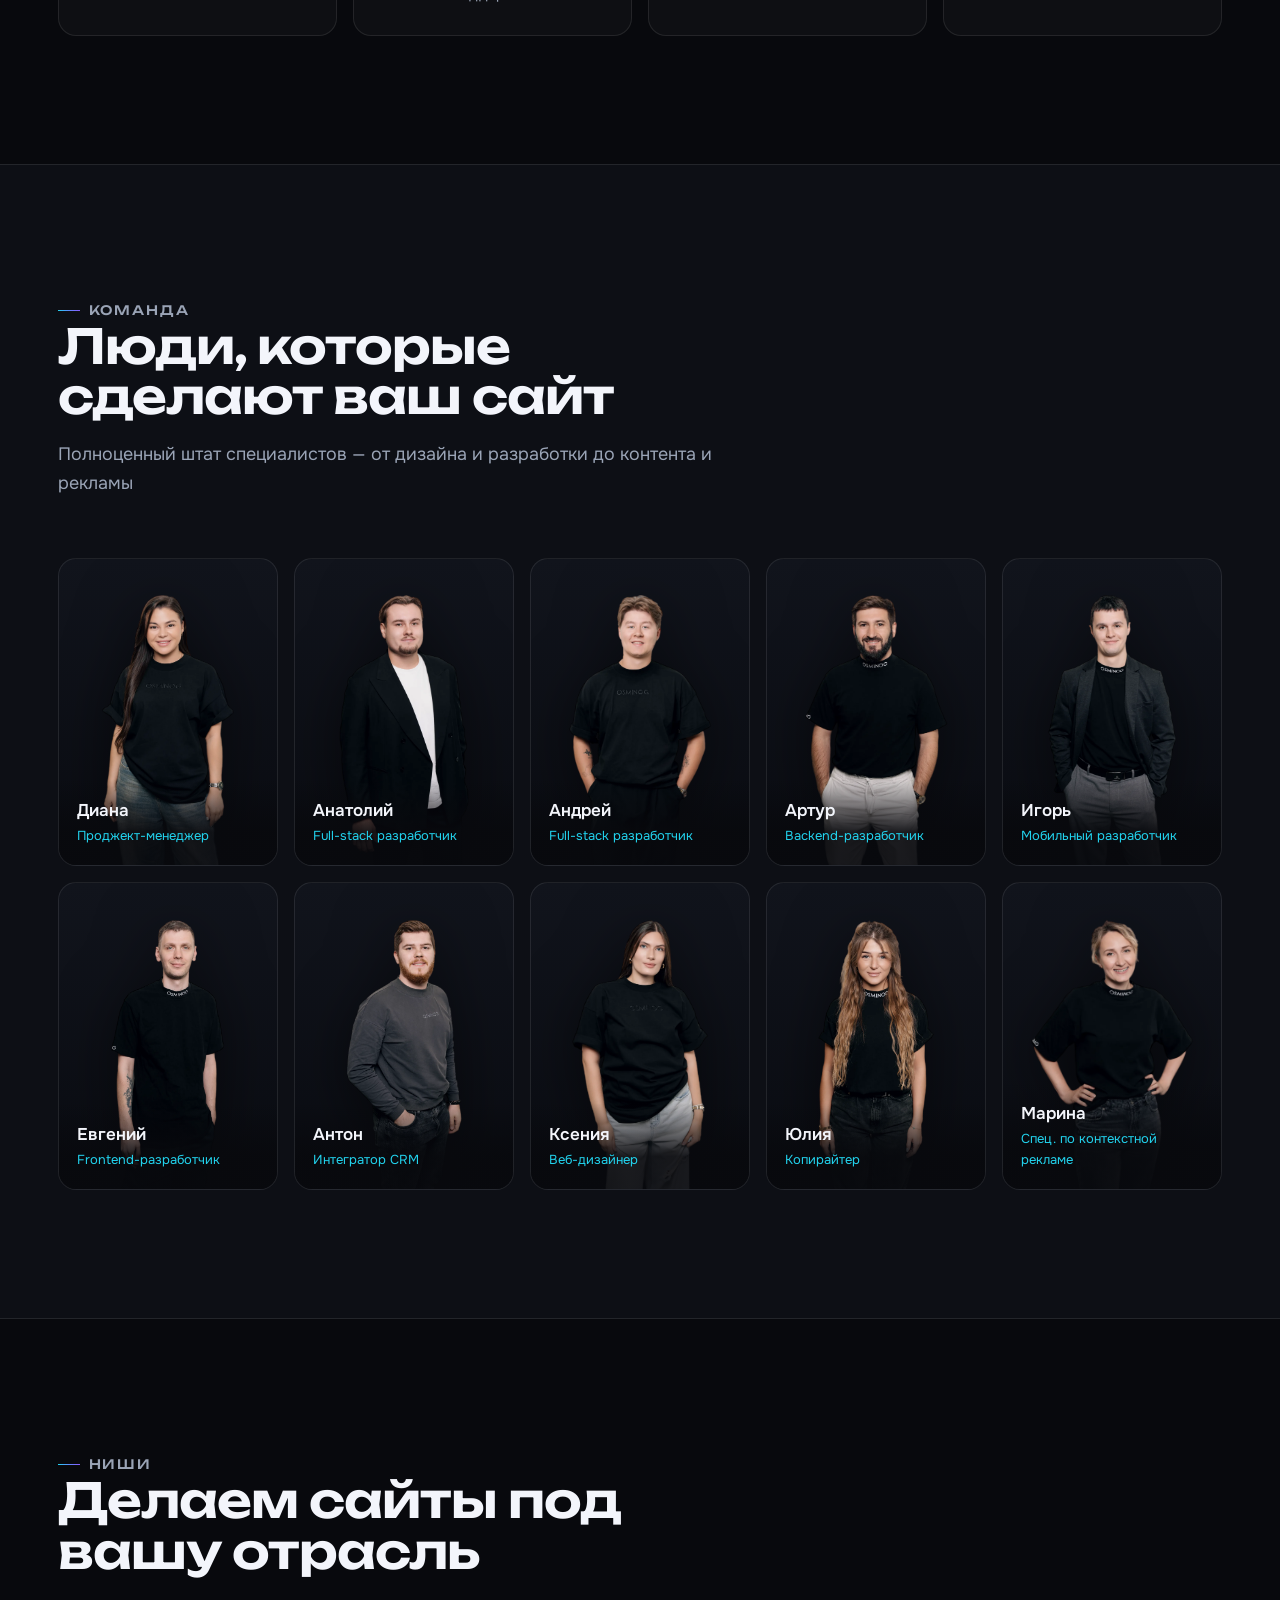
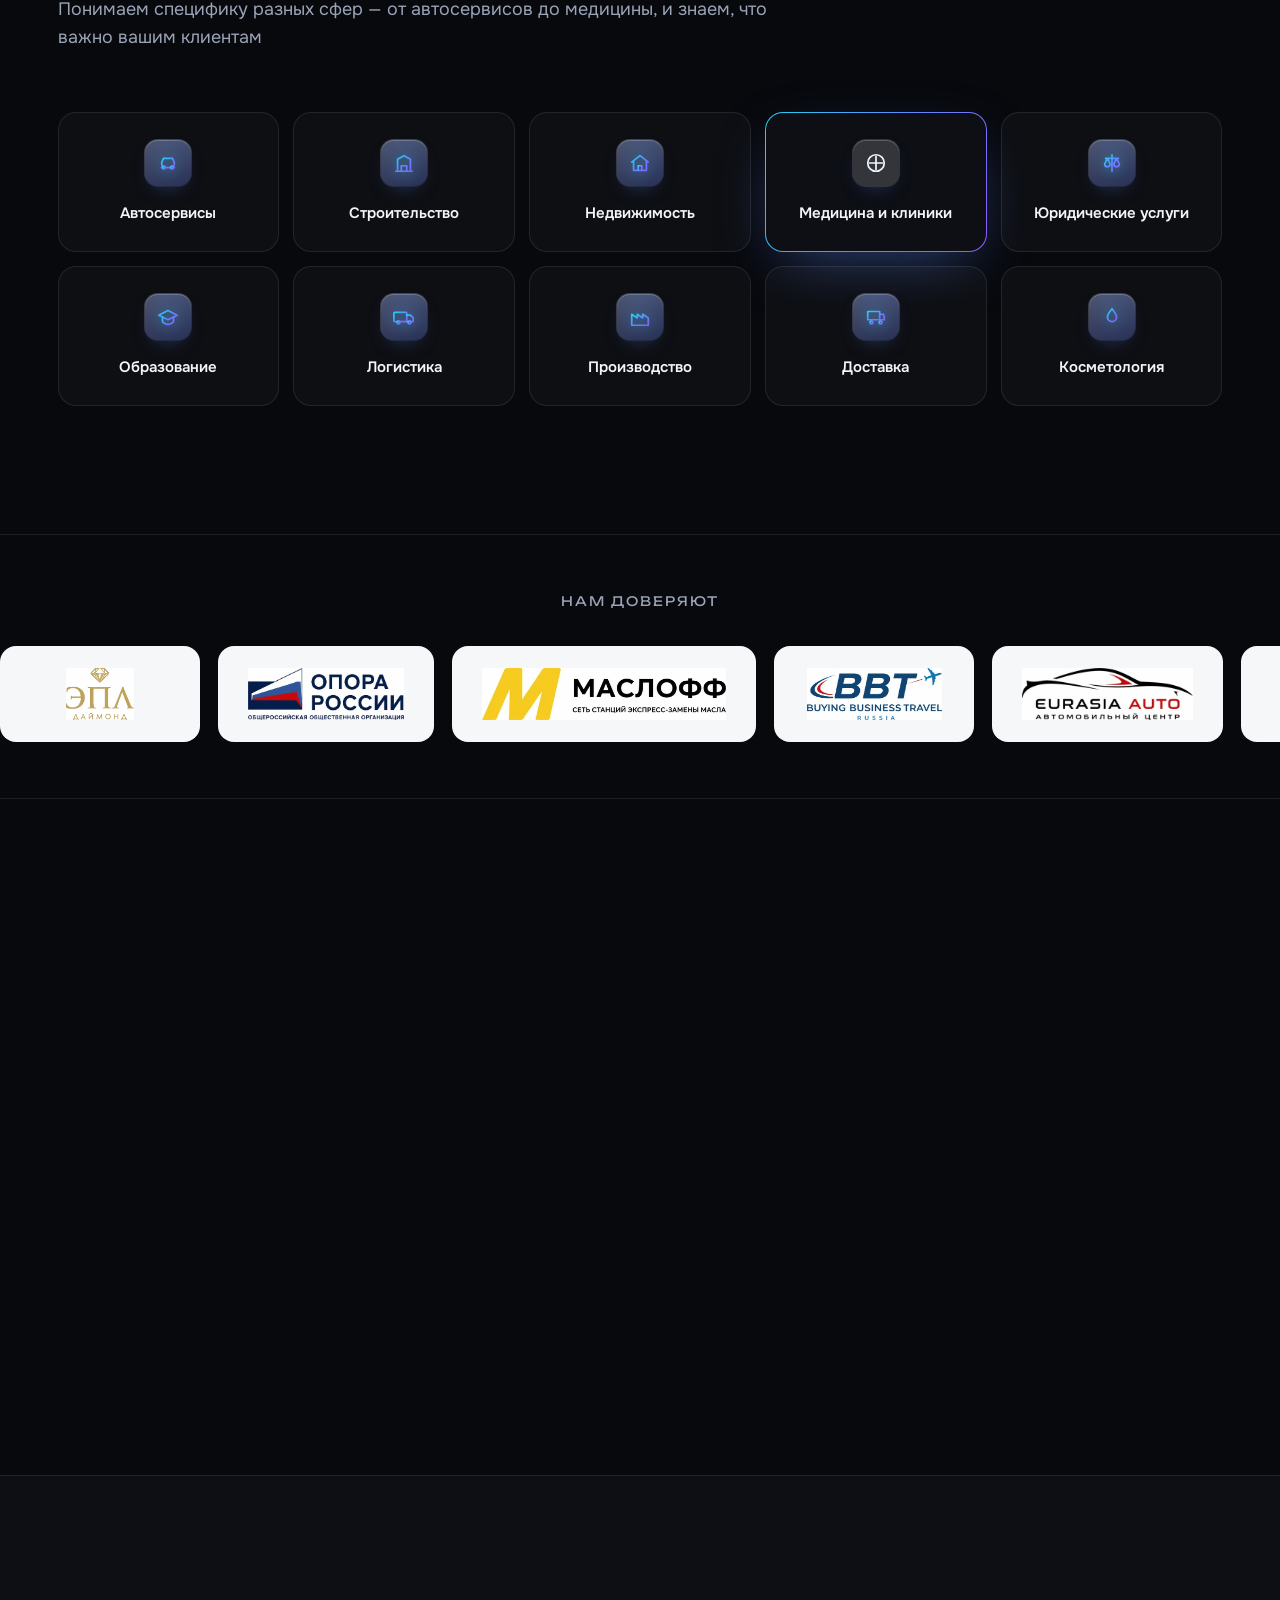
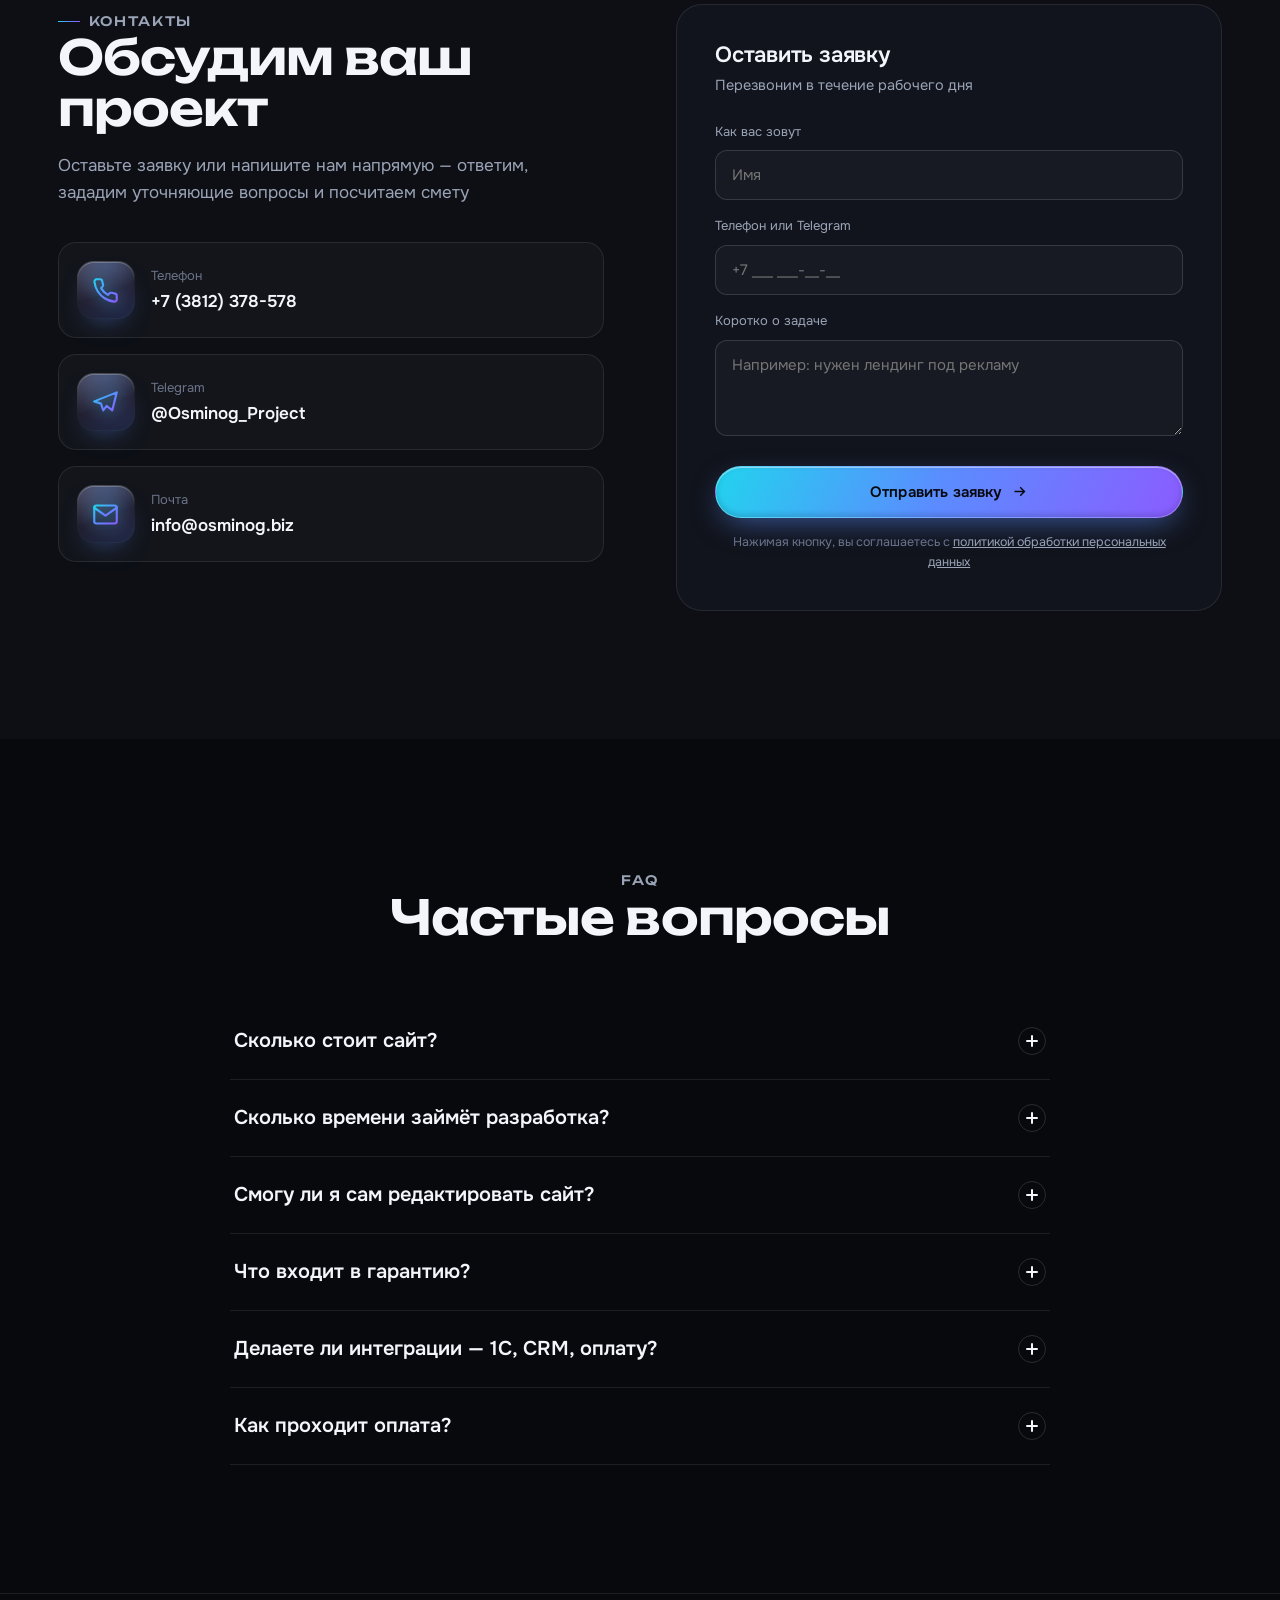
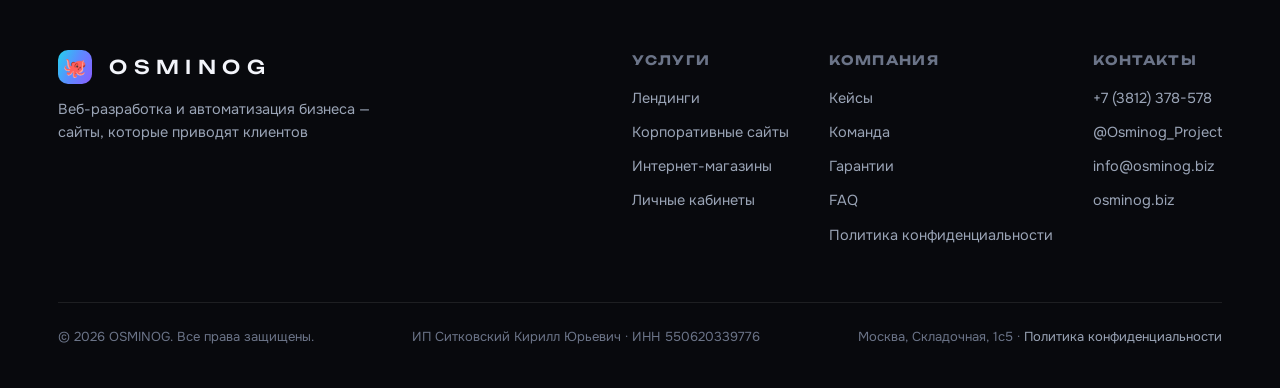
==== commit 561287d4: "Premium buttons (gloss + shine sweep + arrow slide) and glassy glowing icon tiles; v15" ====
--- a/kliniki/index.html
+++ b/kliniki/index.html
@@ -13,7 +13,7 @@
 <link rel="preconnect" href="https://fonts.googleapis.com">
 <link rel="preconnect" href="https://fonts.gstatic.com" crossorigin>
 <link href="https://fonts.googleapis.com/css2?family=Unbounded:wght@500;600;700&family=Onest:wght@400;500;600;700&display=swap" rel="stylesheet">
-<link rel="stylesheet" href="../assets/css/style.css?v=14">
+<link rel="stylesheet" href="../assets/css/style.css?v=15">
 <link rel="icon" href="data:image/svg+xml,%3Csvg xmlns='http://www.w3.org/2000/svg' viewBox='0 0 32 32'%3E%3Crect width='32' height='32' rx='9' fill='%235b8cff'/%3E%3Ctext x='16' y='23' font-family='Arial' font-size='19' font-weight='700' fill='%23070810' text-anchor='middle'%3EO%3C/text%3E%3C/svg%3E">
 </head>
 <body data-niche="medicina" data-featured="korp">
@@ -63,11 +63,11 @@
 <section class="hero">
   <div class="hero-media" aria-hidden="true">
     <picture>
-      <source media="(max-width:900px)" srcset="../assets/video/hero-octopus-mobile.webp?v=14">
-      <img class="hero-poster" src="../assets/video/hero-octopus-poster.jpg?v=14" alt="">
+      <source media="(max-width:900px)" srcset="../assets/video/hero-octopus-mobile.webp?v=15">
+      <img class="hero-poster" src="../assets/video/hero-octopus-poster.jpg?v=15" alt="">
     </picture>
-    <video class="hero-video" poster="../assets/video/hero-octopus-poster.jpg?v=14" muted loop playsinline preload="none">
-      <source src="../assets/video/hero-octopus.mp4?v=14" type="video/mp4">
+    <video class="hero-video" poster="../assets/video/hero-octopus-poster.jpg?v=15" muted loop playsinline preload="none">
+      <source src="../assets/video/hero-octopus.mp4?v=15" type="video/mp4">
     </video>
     <div class="hero-scrim"></div>
   </div>
@@ -551,6 +551,6 @@
         var btn=p.querySelector('.btn'); if(btn){btn.classList.remove('btn-ghost'); btn.classList.add('btn-primary');}}}
   })();
 </script>
-<script src="../assets/js/main.js?v=14"></script>
+<script src="../assets/js/main.js?v=15"></script>
 </body>
 </html>
--- a/assets/css/style.css
+++ b/assets/css/style.css
@@ -676,3 +676,43 @@
 .bcard:hover .ic{transform:translateY(-2px) scale(1.04)}
 .niche.active .nic{background:rgba(255,255,255,.14);border-color:transparent}
 .niche.active .nic svg{stroke:#eef3ff}
+
+/* ============================================================
+   ПРЕМИУМ КНОПКИ + ИКОНКИ v2 (раунд 9) — глянец, блик, глубина
+   ============================================================ */
+/* --- кнопки: глянец, световой пробег, движение стрелки --- */
+.btn{position:relative;overflow:hidden}
+.btn svg{transition:transform .3s cubic-bezier(.2,.7,.3,1)}
+.btn:hover svg{transform:translateX(4px)}
+.btn-primary{
+  border:1px solid rgba(255,255,255,.20);
+  box-shadow:0 10px 30px -8px rgba(91,140,255,.6),inset 0 1px 0 rgba(255,255,255,.45),inset 0 -2px 6px rgba(6,10,30,.18);
+}
+.btn-primary::after{content:"";position:absolute;inset:0;z-index:-1;
+  background:linear-gradient(115deg,transparent 34%,rgba(255,255,255,.5) 50%,transparent 66%);
+  transform:translateX(-140%);transition:transform .75s cubic-bezier(.2,.7,.3,1)}
+.btn-primary:hover{transform:translateY(-2px);box-shadow:0 20px 44px -12px rgba(91,140,255,.75),inset 0 1px 0 rgba(255,255,255,.5),inset 0 -2px 6px rgba(6,10,30,.2)}
+.btn-primary:hover::after{transform:translateX(140%)}
+.btn-ghost{background:rgba(255,255,255,.045);border:1px solid rgba(255,255,255,.16);backdrop-filter:blur(8px);-webkit-backdrop-filter:blur(8px)}
+.btn-ghost:hover{background:rgba(91,140,255,.10);border-color:rgba(91,140,255,.55);box-shadow:0 0 0 1px rgba(91,140,255,.3),0 10px 26px -12px rgba(91,140,255,.5);transform:translateY(-2px)}
+
+/* --- иконки: стеклянные светящиеся плитки с глубиной --- */
+.bcard .ic,.guar .ic,.cmethod .ic{
+  width:58px;height:58px;border-radius:17px;
+  background:
+    radial-gradient(120% 130% at 50% 0%,rgba(91,140,255,.3),rgba(139,92,255,.10) 58%,rgba(255,255,255,.015)) padding-box,
+    linear-gradient(160deg,rgba(255,255,255,.28),rgba(255,255,255,.05) 55%,rgba(91,140,255,.25)) border-box;
+  border:1px solid transparent;
+  box-shadow:inset 0 1px 0 rgba(255,255,255,.22),inset 0 -8px 18px rgba(9,12,24,.35),0 12px 26px -14px rgba(91,140,255,.55);
+}
+.bcard .ic svg,.guar .ic svg,.cmethod .ic svg{width:27px;height:27px;stroke:url(#ig);stroke-width:1.9;filter:drop-shadow(0 2px 7px rgba(34,211,238,.45))}
+.bcard:hover .ic,.guar:hover .ic,.cmethod:hover .ic{
+  transform:translateY(-3px);
+  box-shadow:inset 0 1px 0 rgba(255,255,255,.3),inset 0 -8px 18px rgba(9,12,24,.3),0 18px 34px -12px rgba(91,140,255,.7);
+}
+.niche .nic{width:48px;height:48px;border-radius:14px;
+  background:radial-gradient(120% 130% at 50% 0%,rgba(91,140,255,.28),rgba(139,92,255,.08)) padding-box,linear-gradient(160deg,rgba(255,255,255,.24),rgba(91,140,255,.2)) border-box;
+  border:1px solid transparent;box-shadow:inset 0 1px 0 rgba(255,255,255,.2),0 8px 20px -12px rgba(91,140,255,.5)}
+.niche .nic svg{stroke:url(#ig);stroke-width:1.9;filter:drop-shadow(0 2px 6px rgba(34,211,238,.4))}
+.niche.active .nic{background:rgba(255,255,255,.16);border-color:transparent}
+.niche.active .nic svg{stroke:#eef3ff;filter:none}
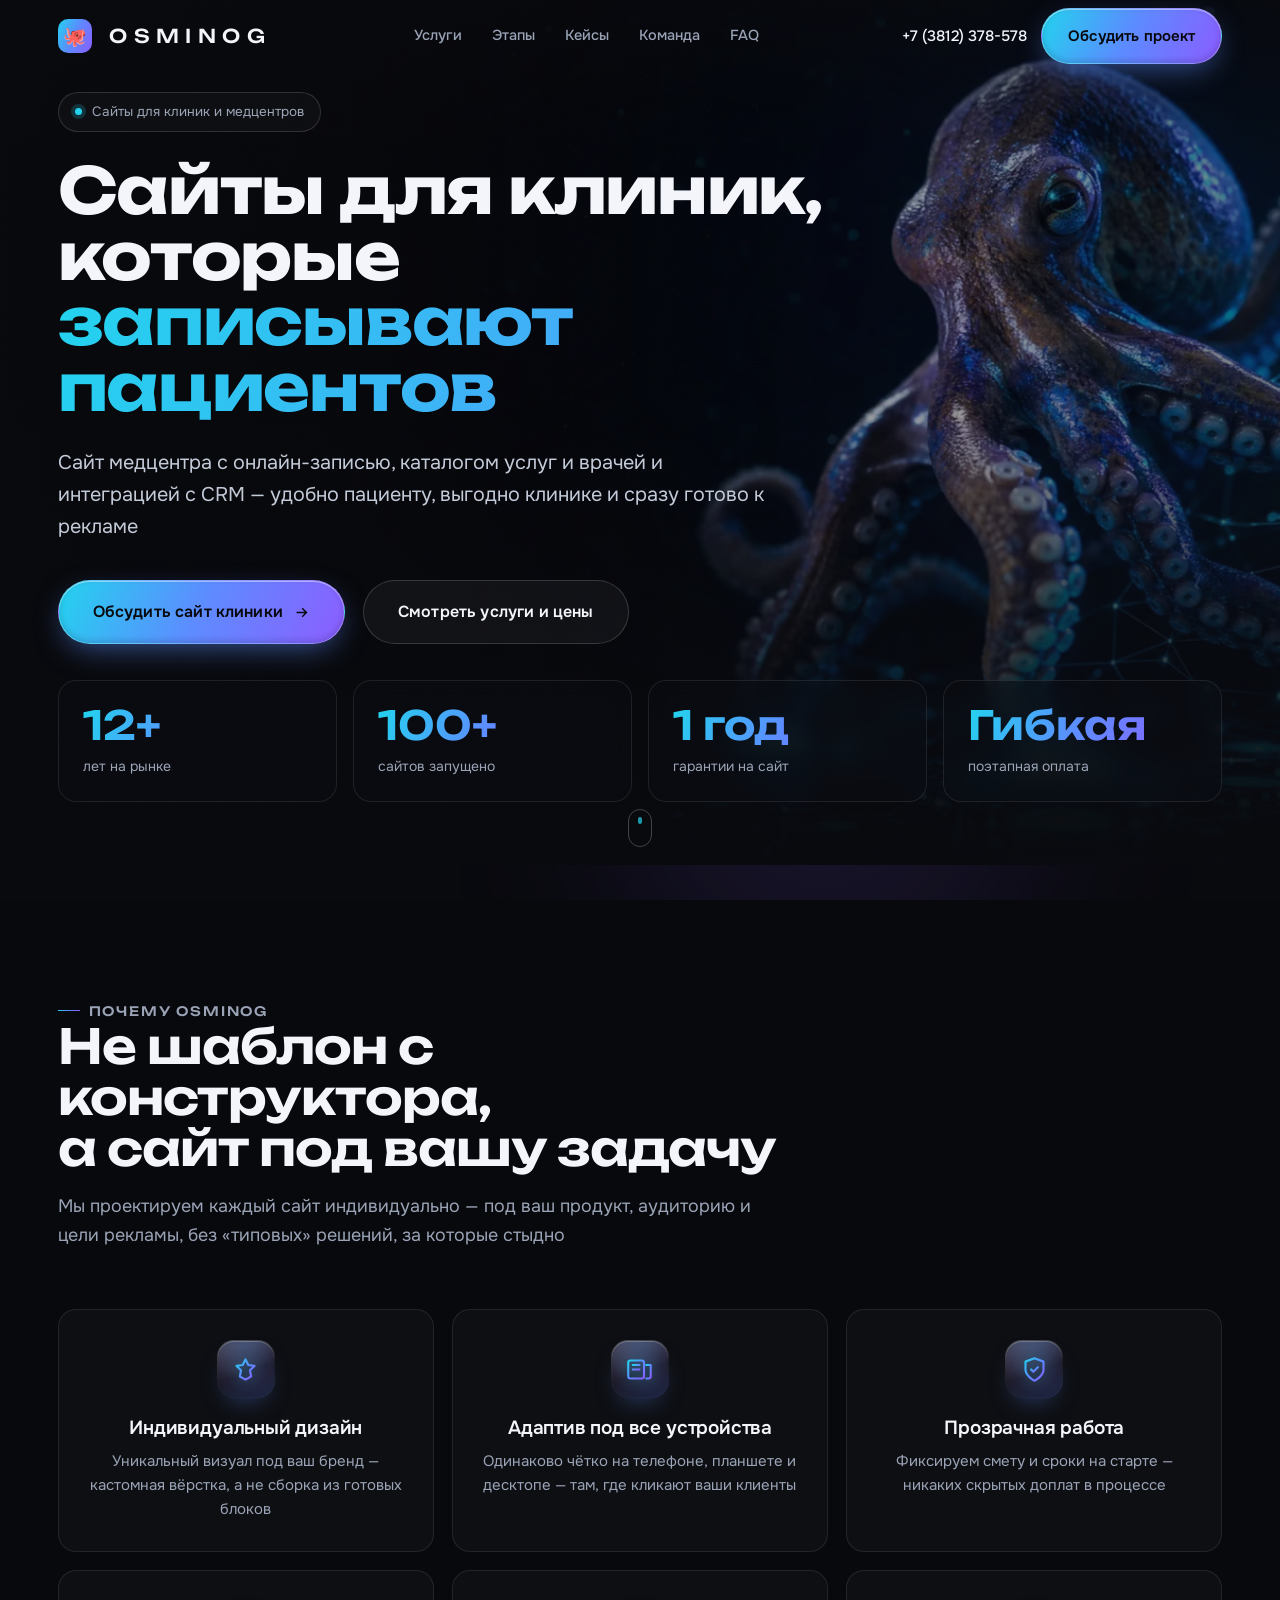
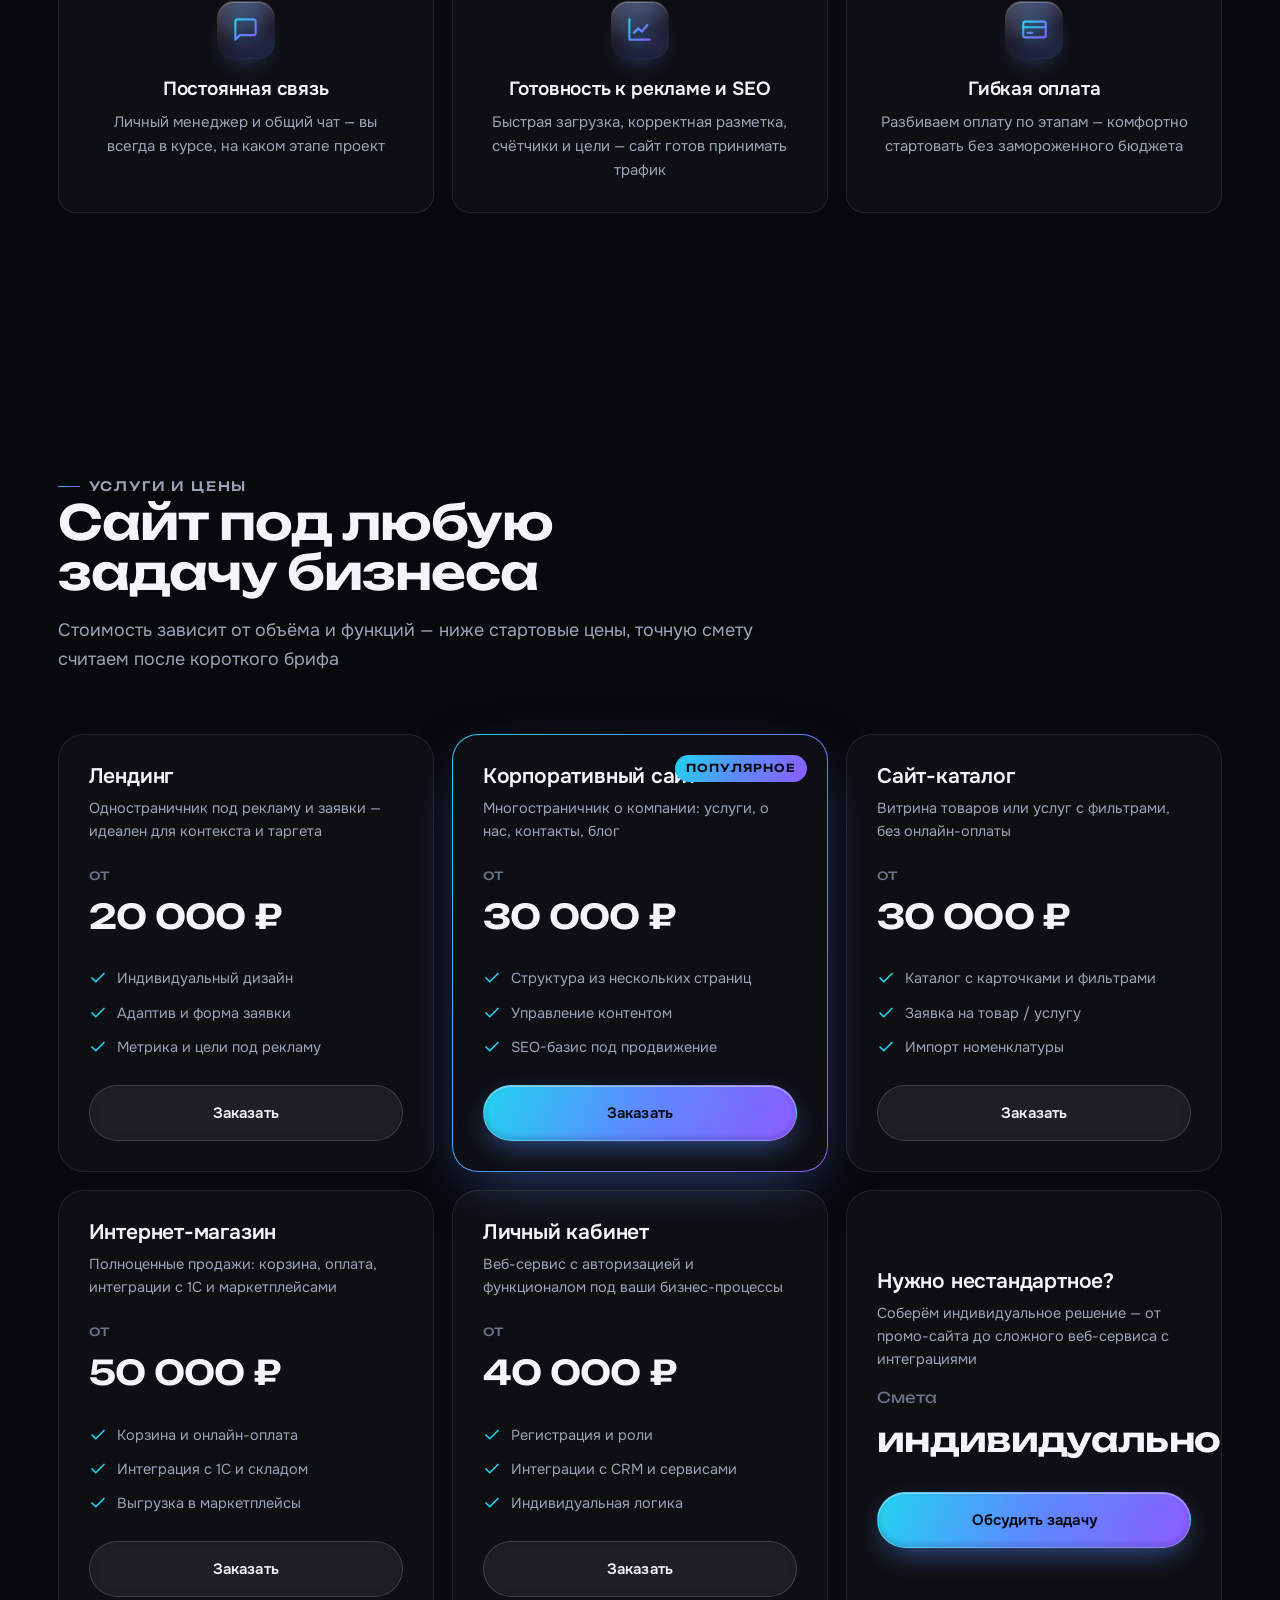
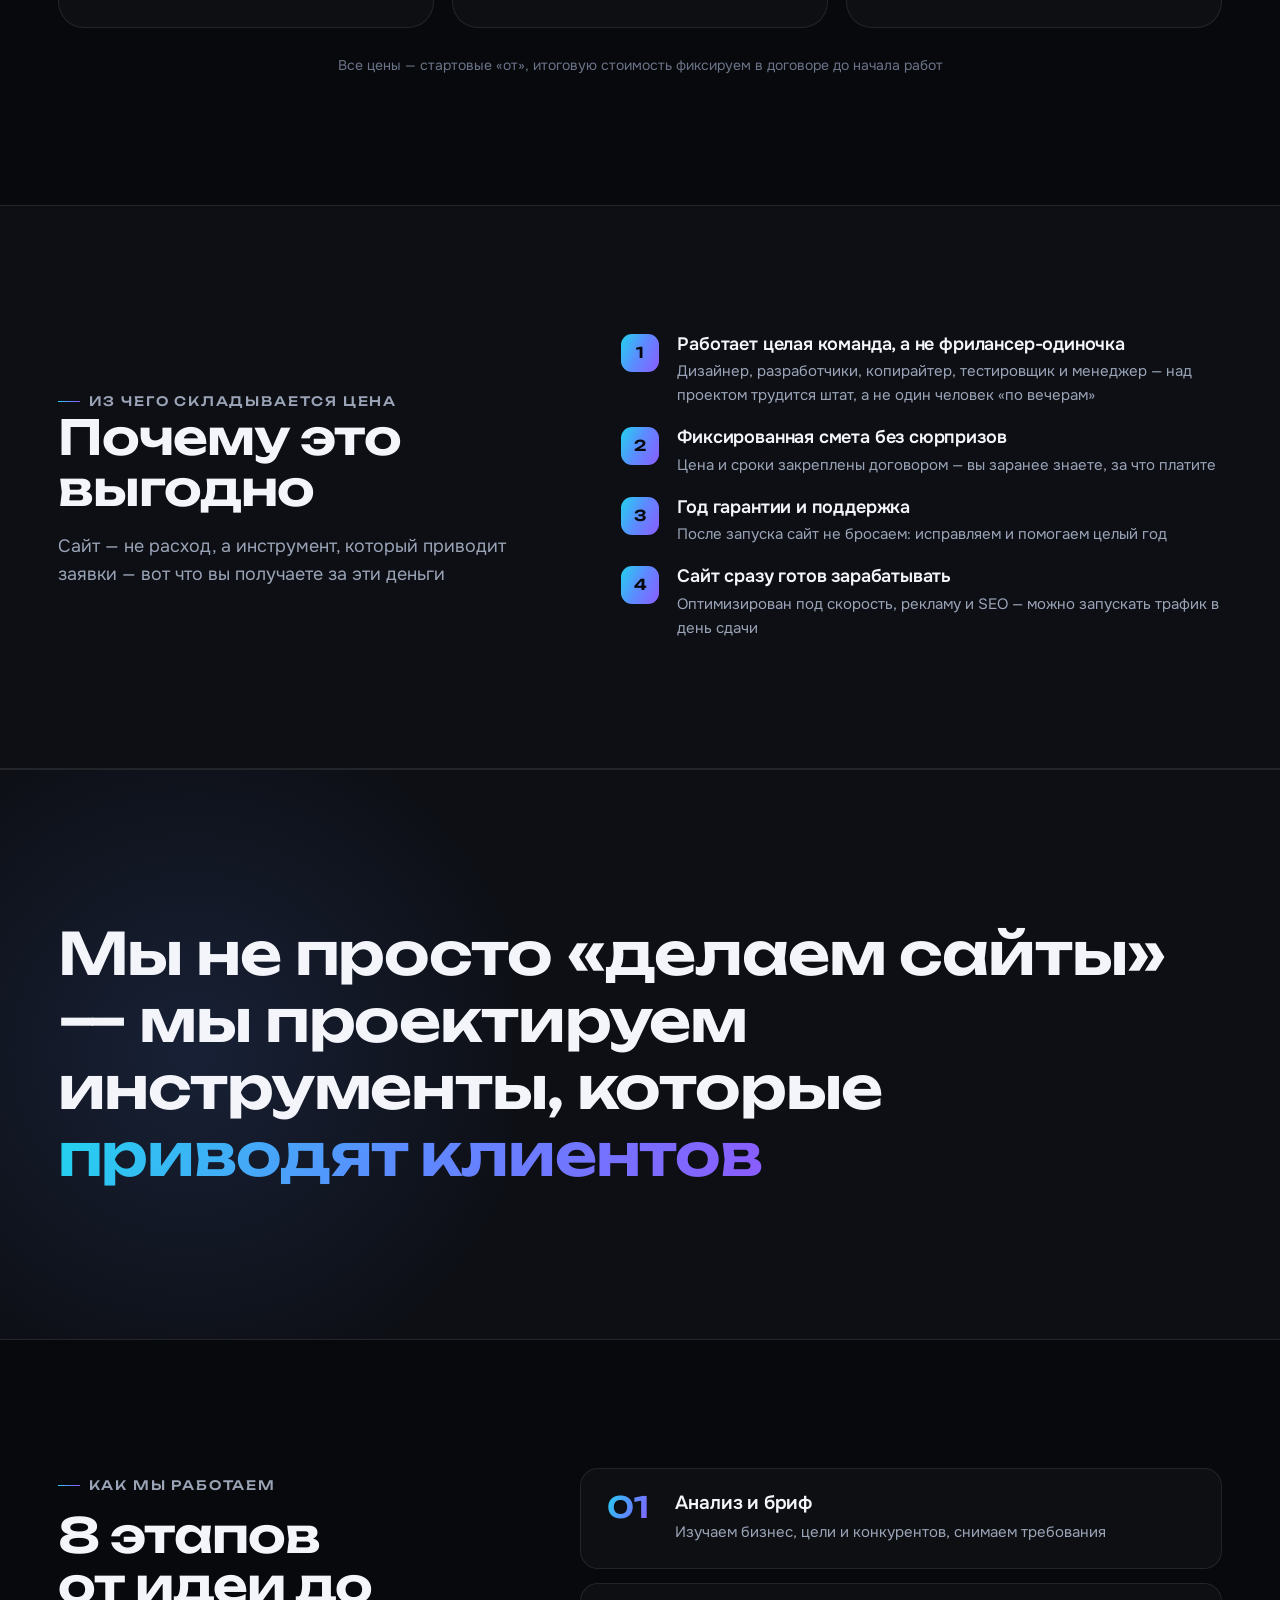
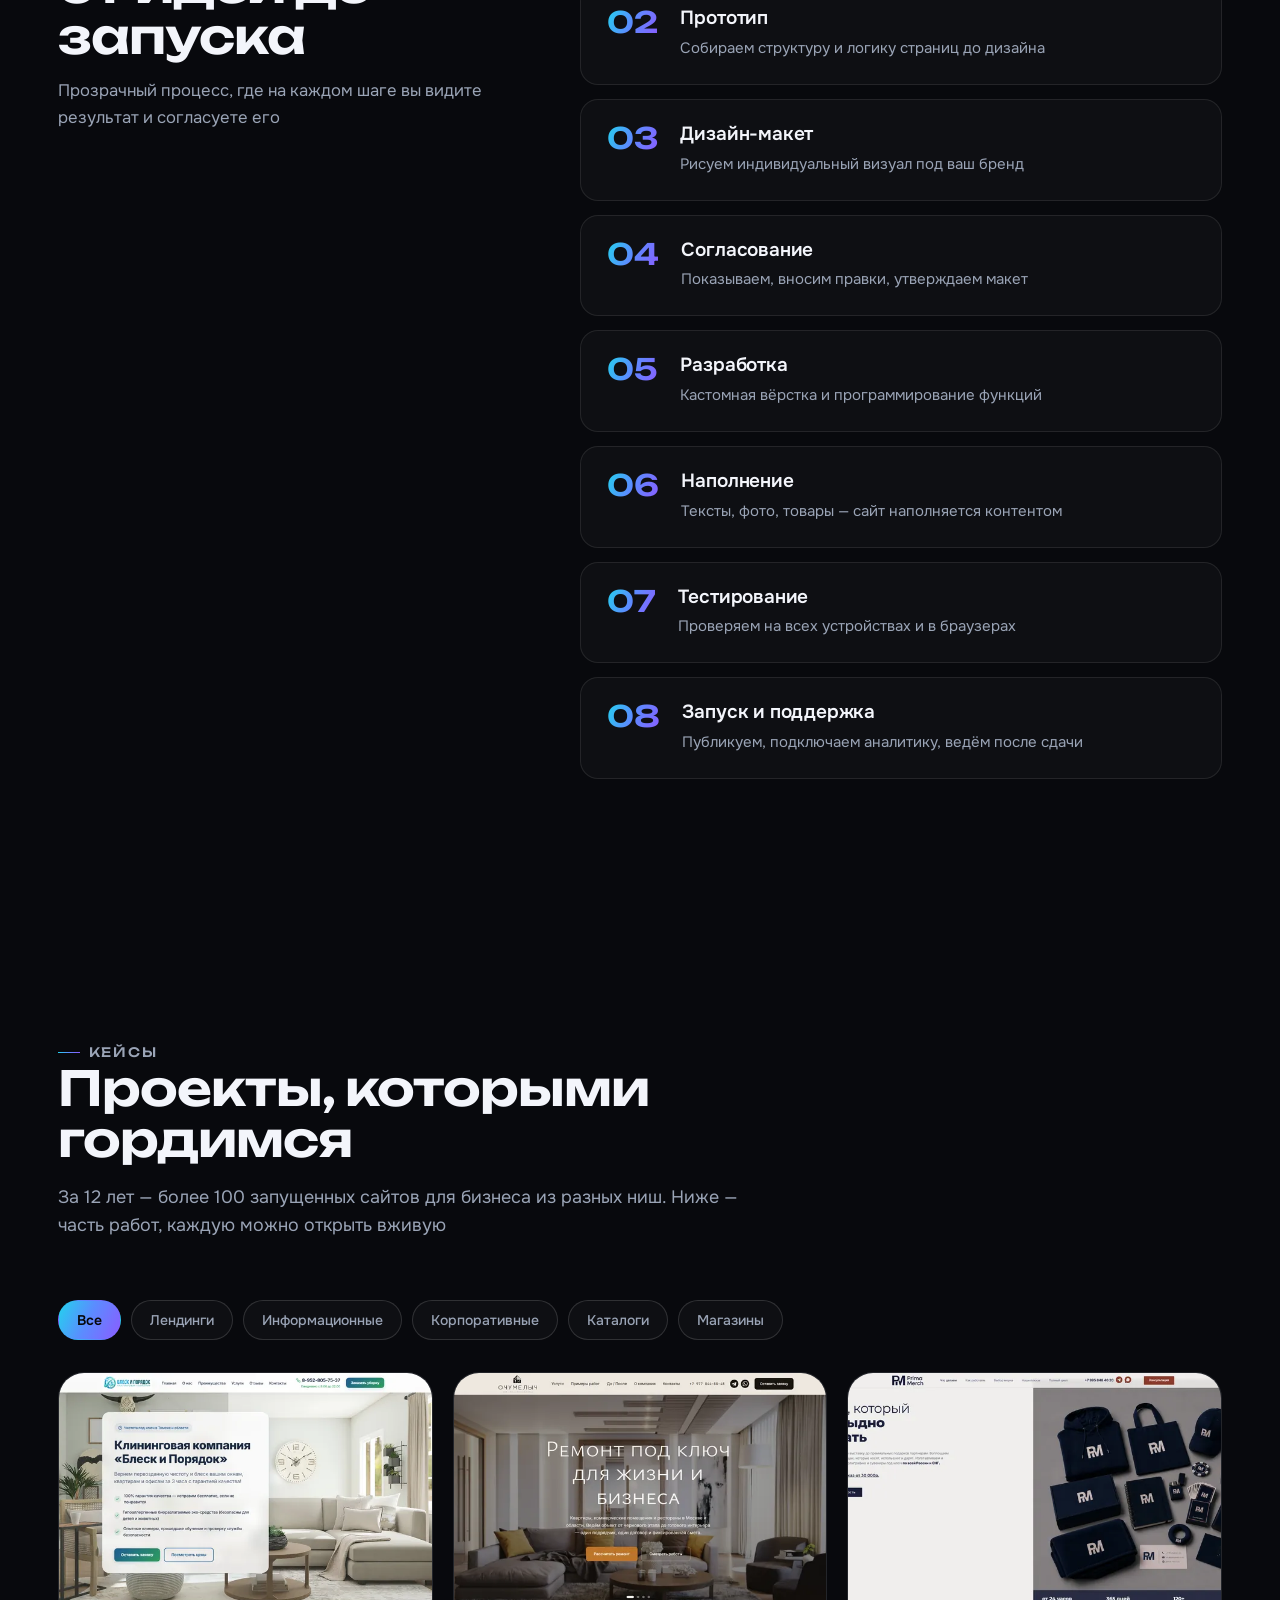
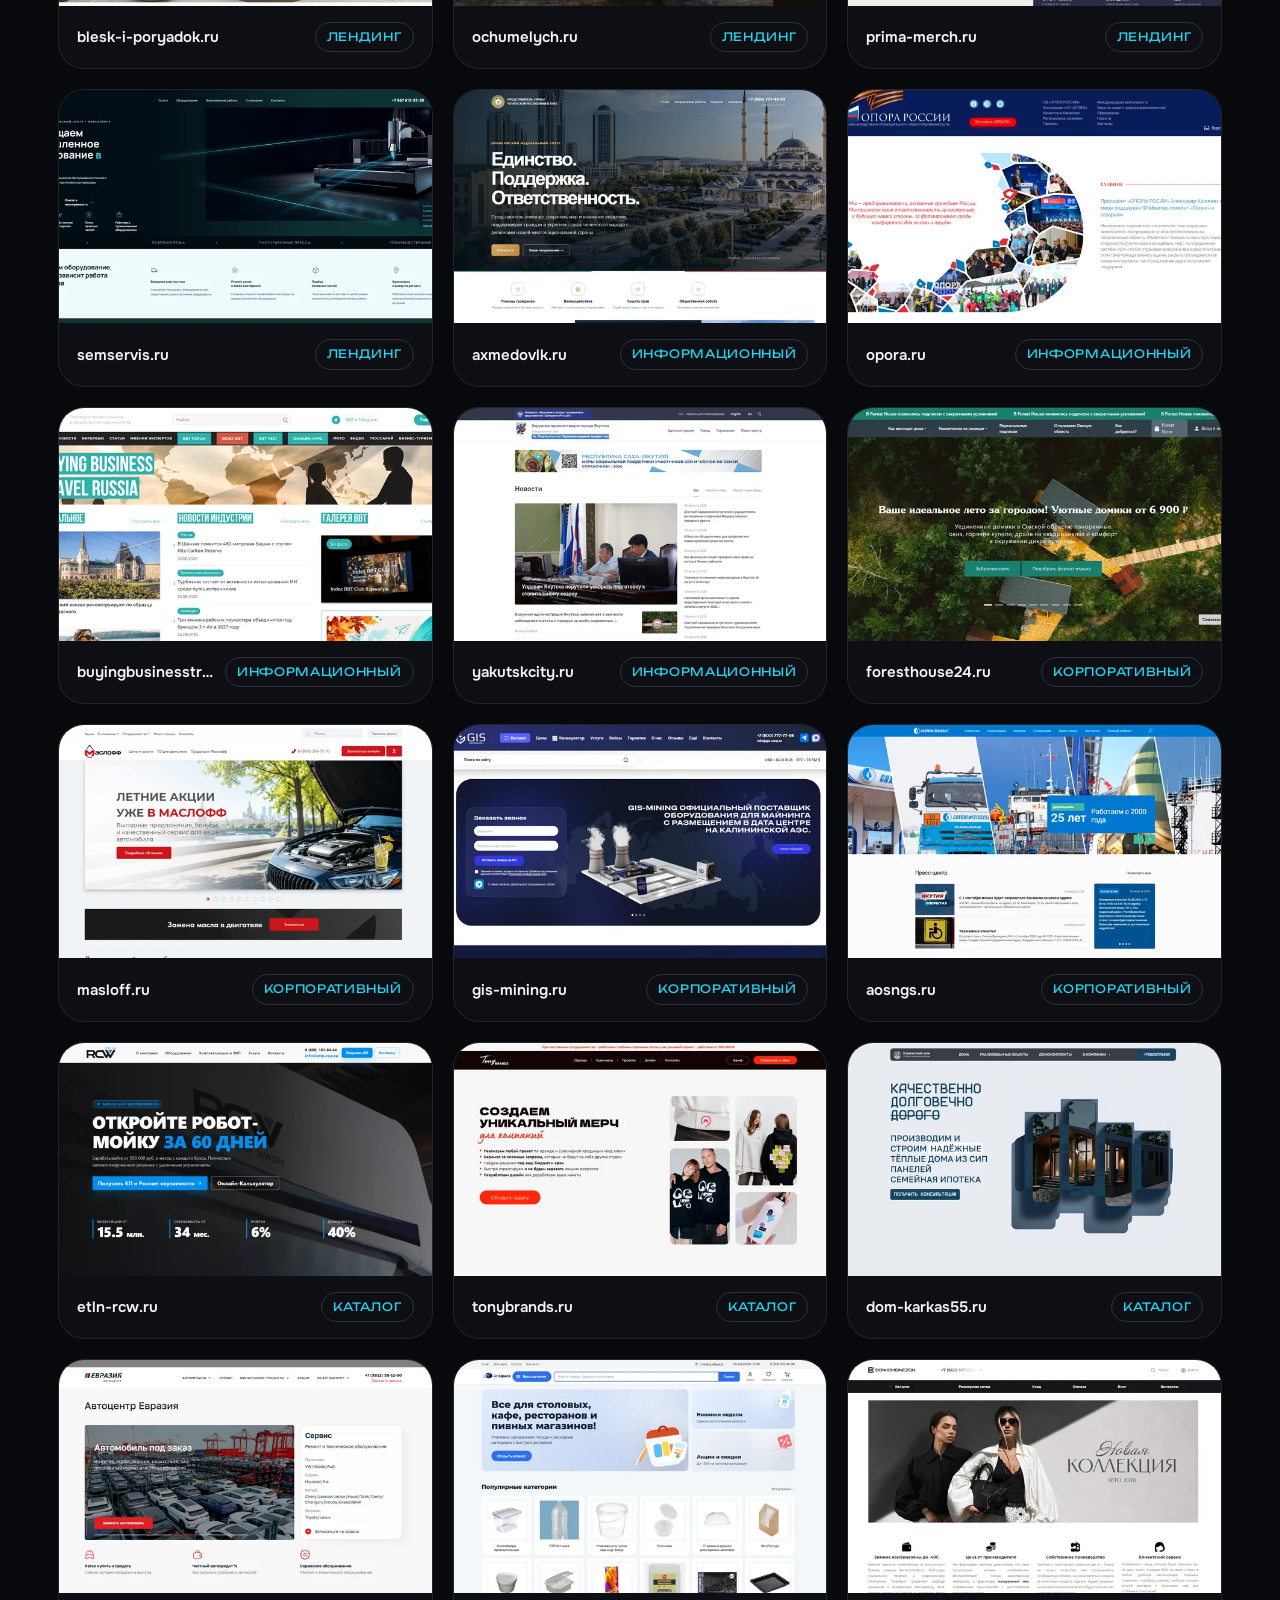
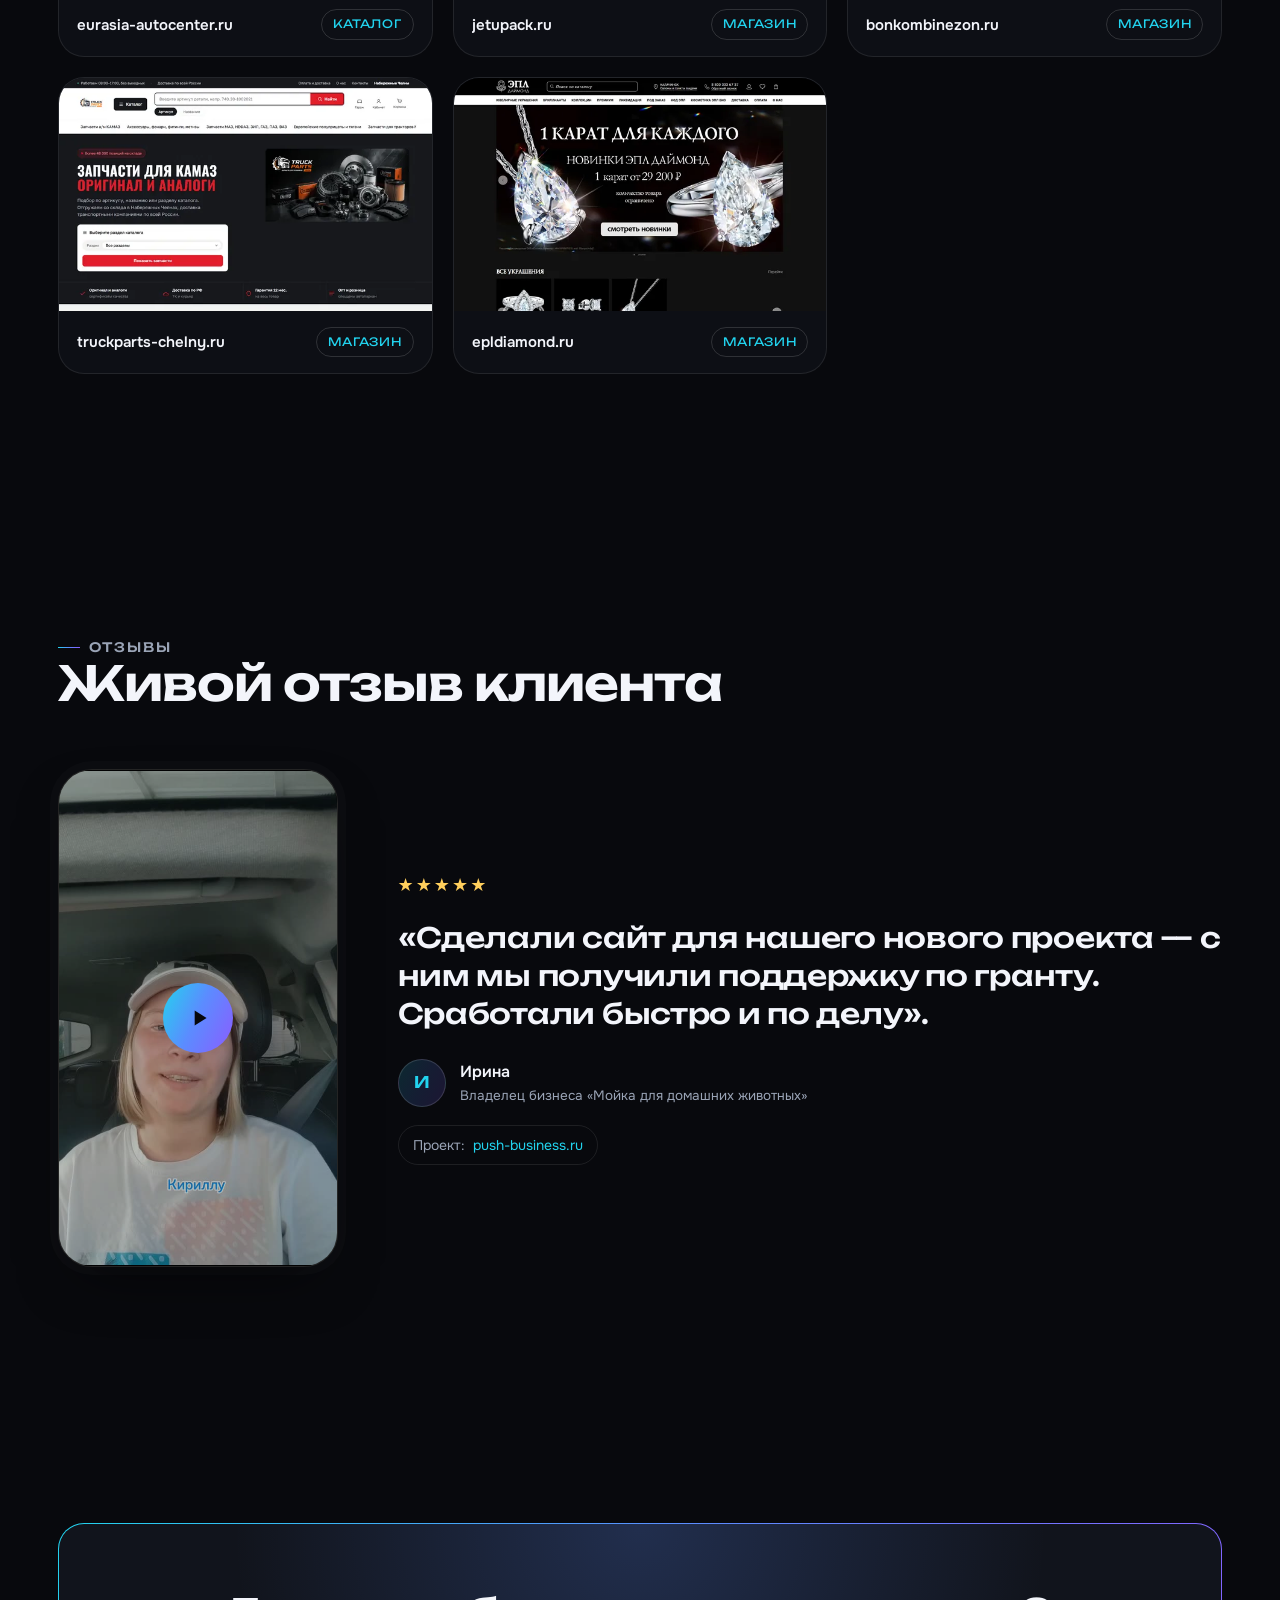
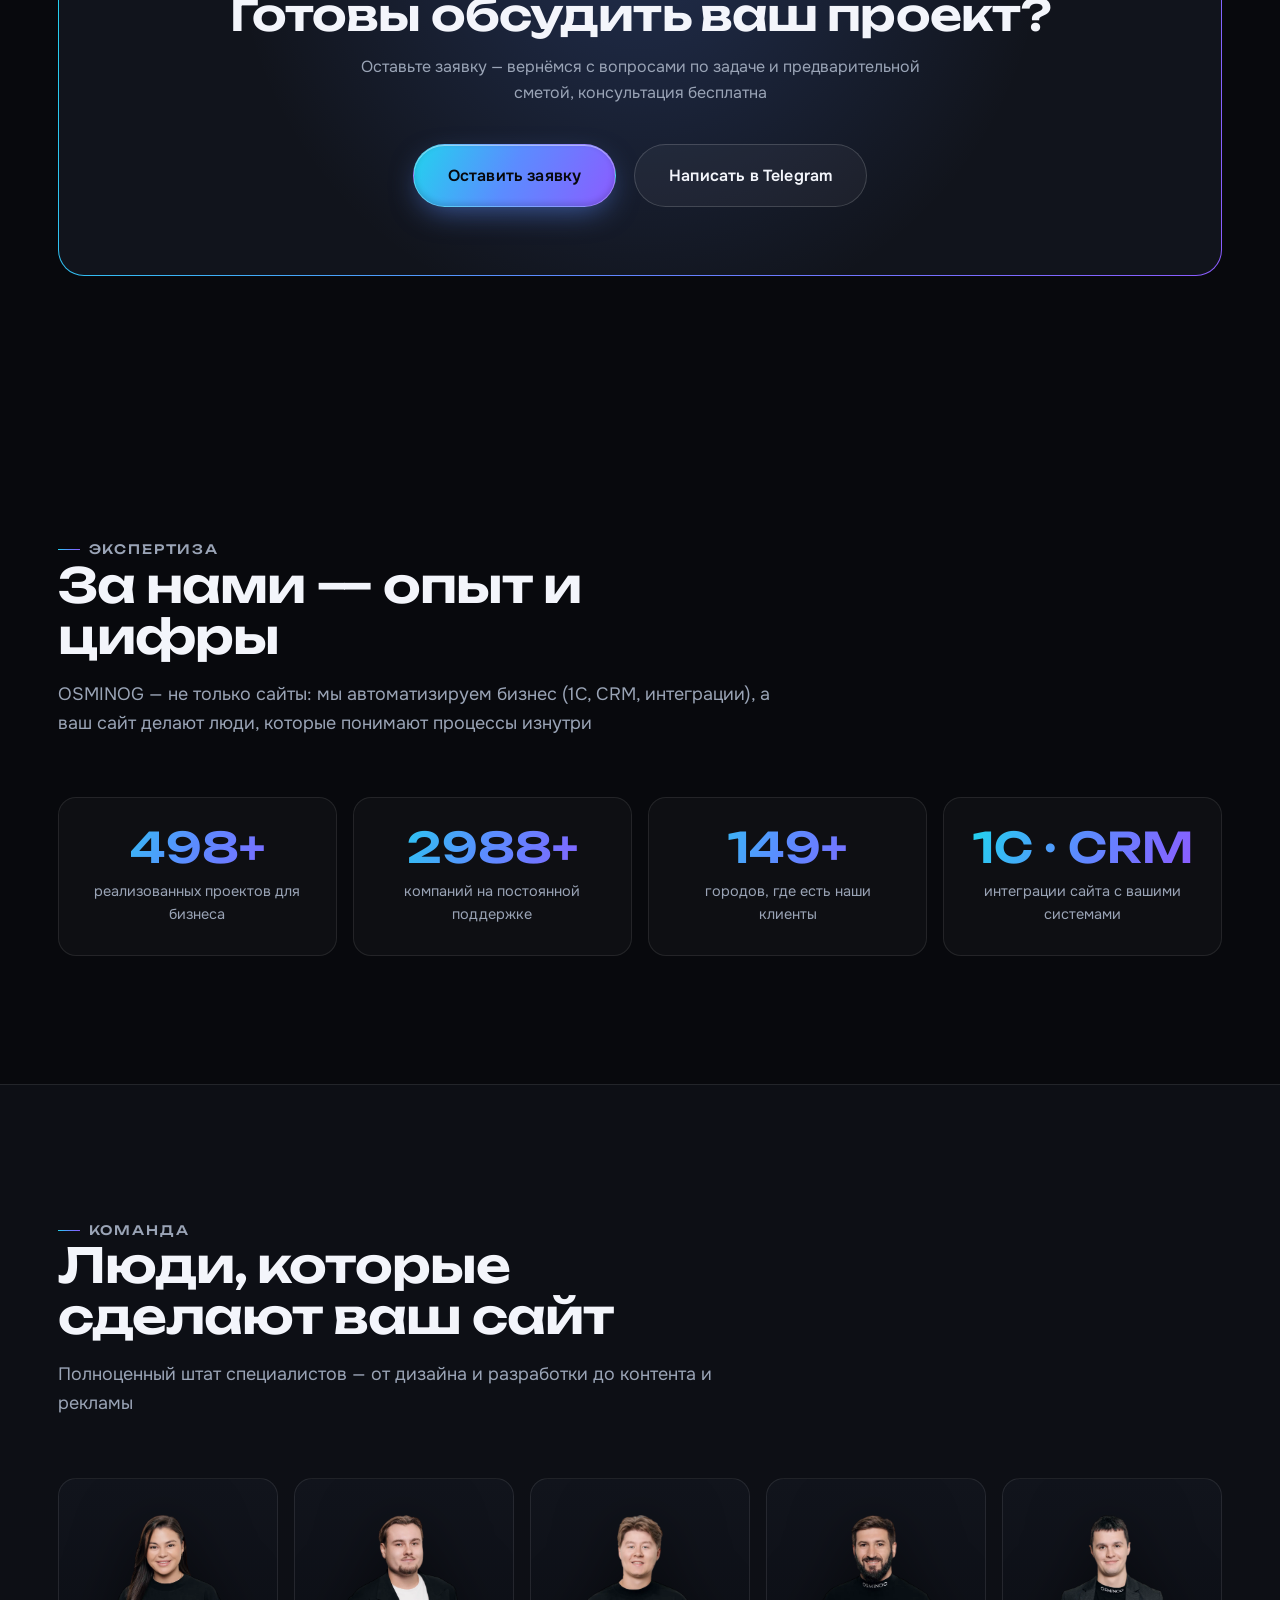
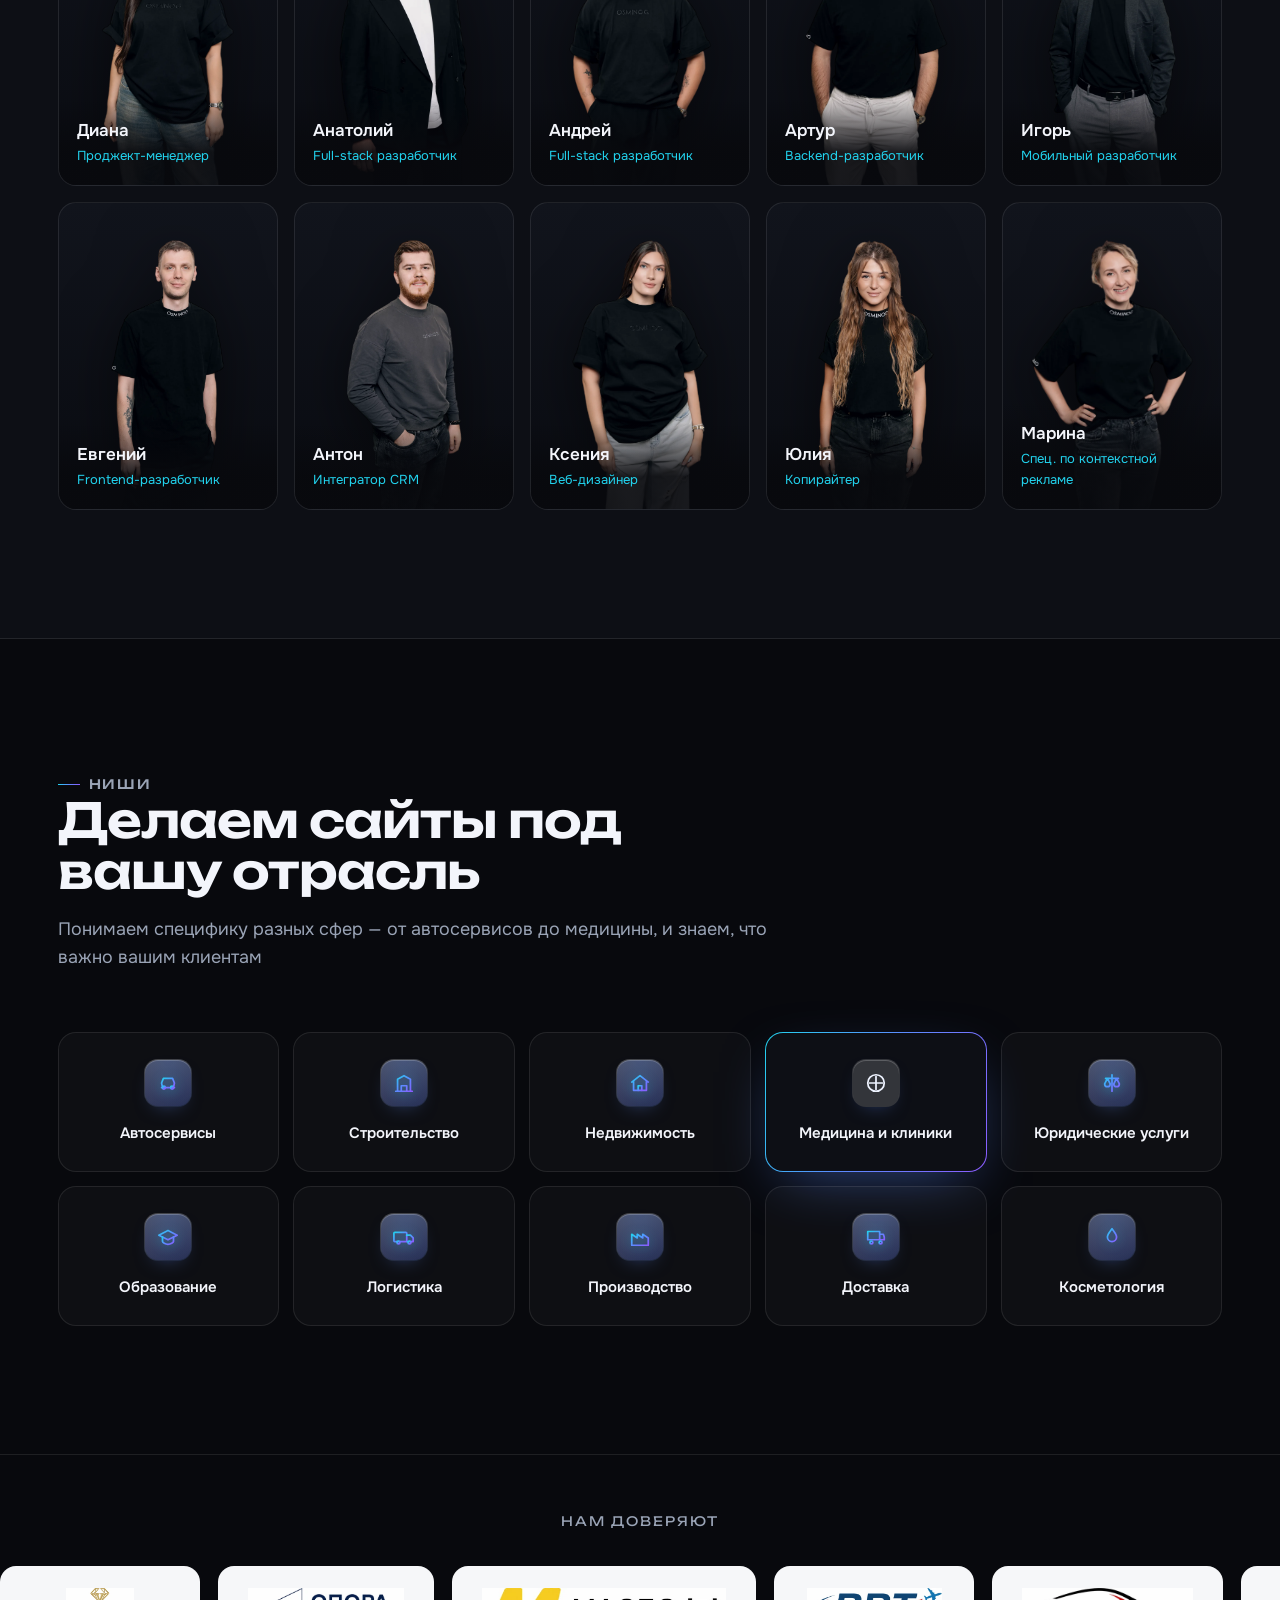
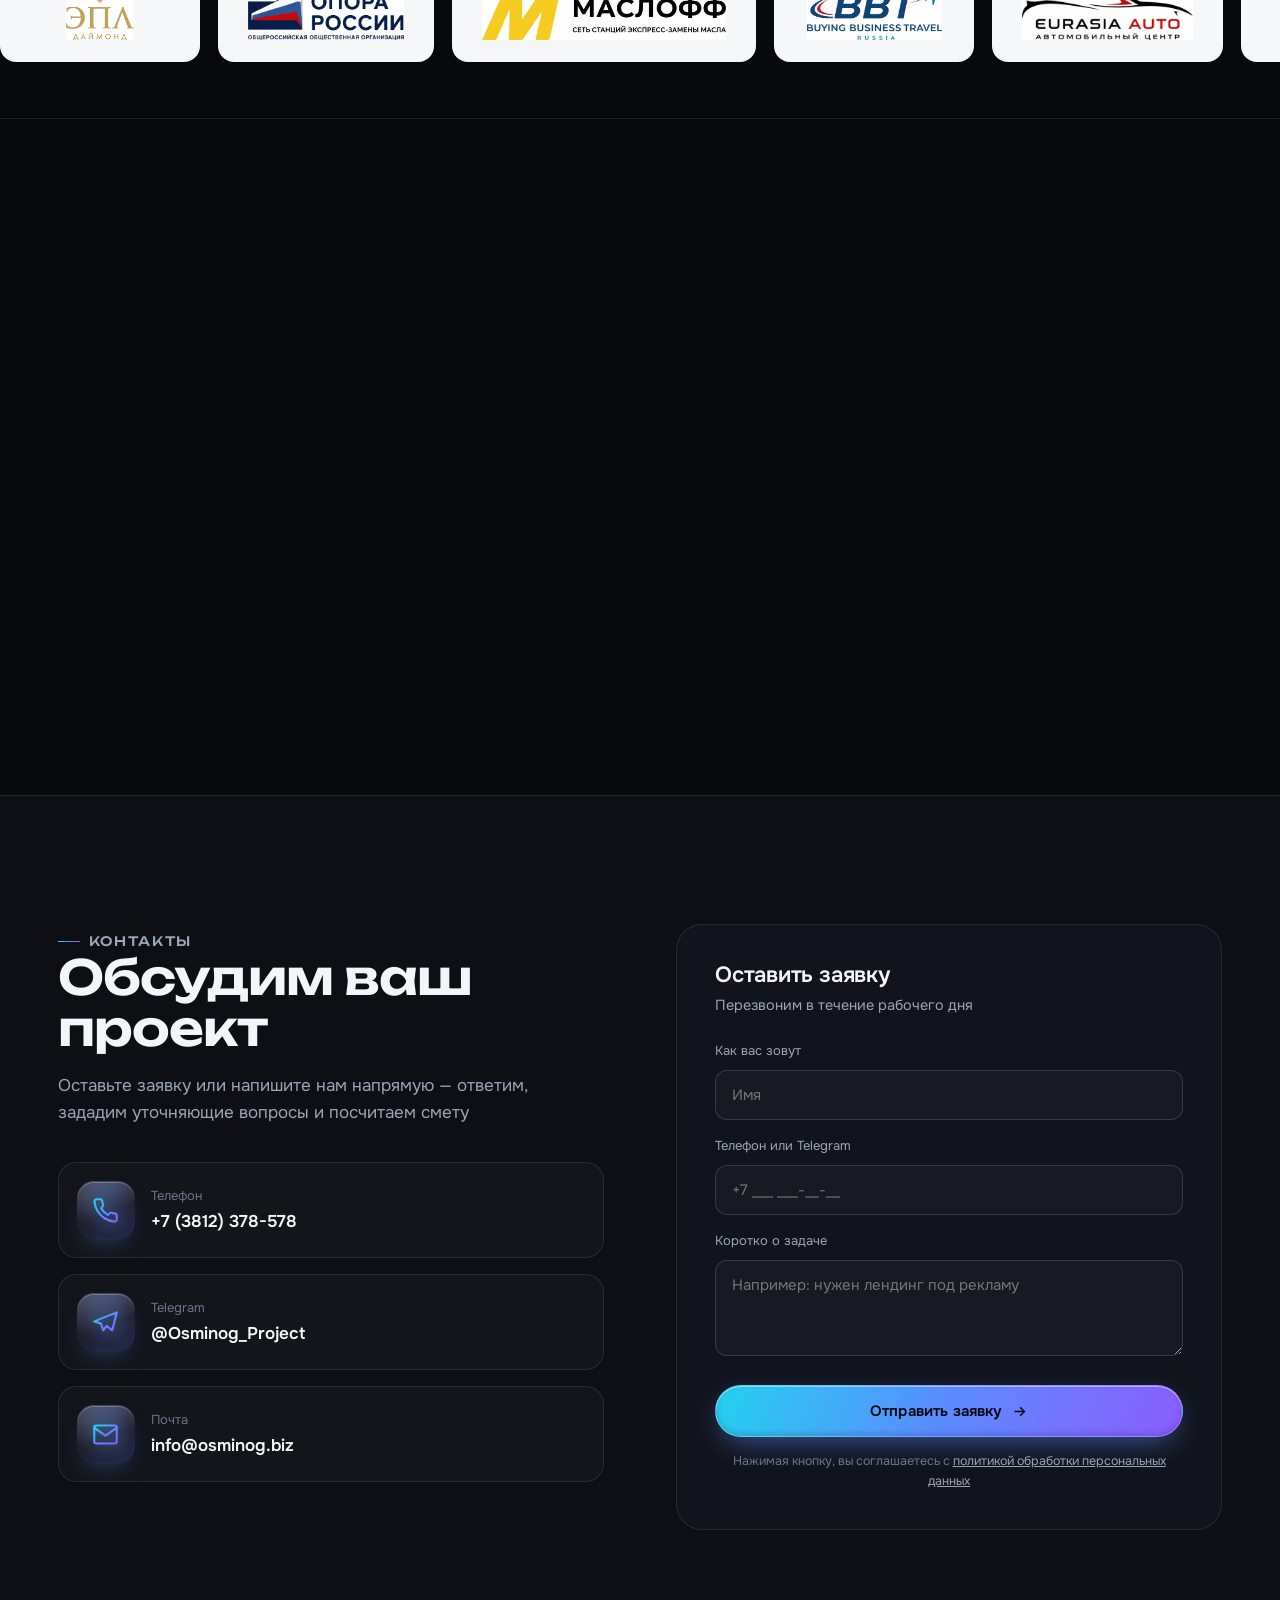
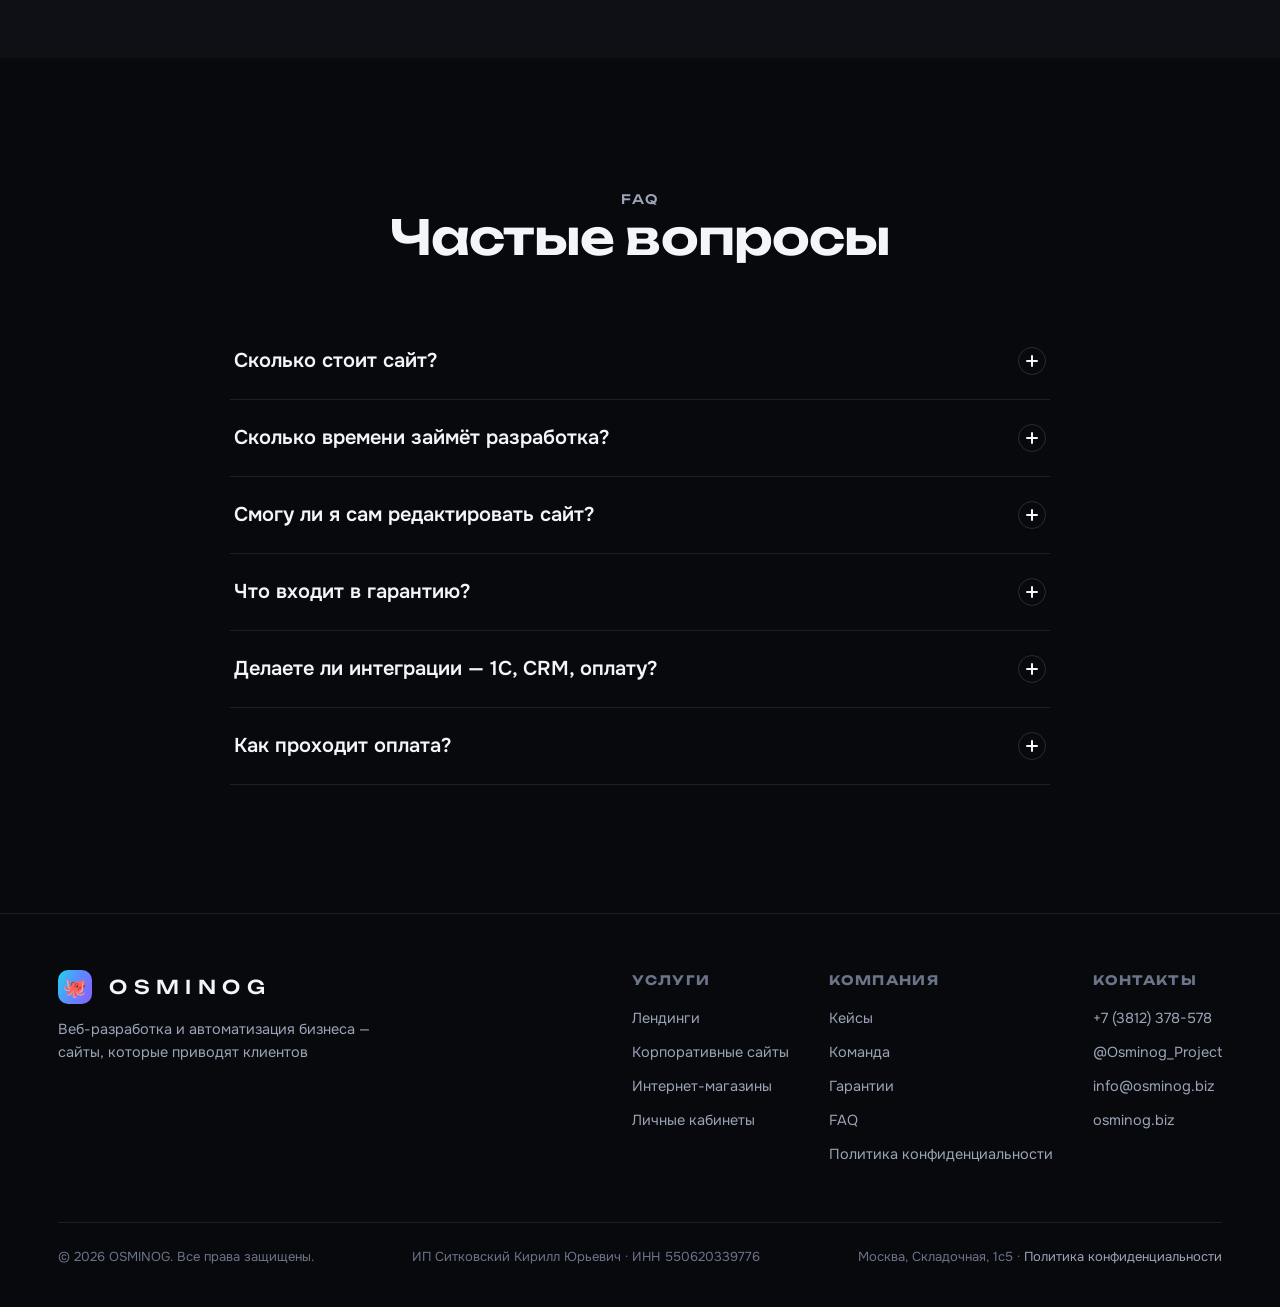
==== commit 5b006521: "Tier 1 premium: kinetic hero headline, statement section, sticky process, film grain, custom cursor " ====
--- a/kliniki/index.html
+++ b/kliniki/index.html
@@ -13,7 +13,7 @@
 <link rel="preconnect" href="https://fonts.googleapis.com">
 <link rel="preconnect" href="https://fonts.gstatic.com" crossorigin>
 <link href="https://fonts.googleapis.com/css2?family=Unbounded:wght@500;600;700&family=Onest:wght@400;500;600;700&display=swap" rel="stylesheet">
-<link rel="stylesheet" href="../assets/css/style.css?v=15">
+<link rel="stylesheet" href="../assets/css/style.css?v=18">
 <link rel="icon" href="data:image/svg+xml,%3Csvg xmlns='http://www.w3.org/2000/svg' viewBox='0 0 32 32'%3E%3Crect width='32' height='32' rx='9' fill='%235b8cff'/%3E%3Ctext x='16' y='23' font-family='Arial' font-size='19' font-weight='700' fill='%23070810' text-anchor='middle'%3EO%3C/text%3E%3C/svg%3E">
 </head>
 <body data-niche="medicina" data-featured="korp">
@@ -26,6 +26,7 @@
     <stop offset="0" stop-color="#22d3ee"/><stop offset="0.5" stop-color="#5b8cff"/><stop offset="1" stop-color="#8b5cff"/>
   </linearGradient>
 </defs></svg>
+<div class="grain" aria-hidden="true"></div>
 
 <!-- ===================== HEADER ===================== -->
 <header class="header">
@@ -63,18 +64,18 @@
 <section class="hero">
   <div class="hero-media" aria-hidden="true">
     <picture>
-      <source media="(max-width:900px)" srcset="../assets/video/hero-octopus-mobile.webp?v=15">
-      <img class="hero-poster" src="../assets/video/hero-octopus-poster.jpg?v=15" alt="">
+      <source media="(max-width:900px)" srcset="../assets/video/hero-octopus-mobile.webp?v=18">
+      <img class="hero-poster" src="../assets/video/hero-octopus-poster.jpg?v=18" alt="">
     </picture>
-    <video class="hero-video" poster="../assets/video/hero-octopus-poster.jpg?v=15" muted loop playsinline preload="none">
-      <source src="../assets/video/hero-octopus.mp4?v=15" type="video/mp4">
+    <video class="hero-video" poster="../assets/video/hero-octopus-poster.jpg?v=18" muted loop playsinline preload="none">
+      <source src="../assets/video/hero-octopus.mp4?v=18" type="video/mp4">
     </video>
     <div class="hero-scrim"></div>
   </div>
   <div class="container hero-content">
     <div class="hero-copy">
       <div class="hero-badge"><span class="dot"></span>Сайты для клиник и медцентров</div>
-      <h1>Сайты для клиник, которые <span class="grad-text">записывают пациентов</span></h1>
+      <h1 class="kinetic-hero">Сайты для клиник, которые <span class="grad-text">записывают пациентов</span></h1>
       <p class="lead">Сайт медцентра с онлайн-записью, каталогом услуг и врачей и интеграцией с CRM<span class="lead-more"> — удобно пациенту, выгодно клинике и сразу готово к рекламе</span></p>
       <div class="hero-actions">
         <a href="#contact" class="btn btn-primary btn-lg">Обсудить сайт клиники
@@ -230,23 +231,30 @@
   </div>
 </section>
 
+<!-- ===================== STATEMENT ===================== -->
+<section class="statement">
+  <div class="container">
+    <p class="statement-line kinetic">Мы не просто «делаем сайты» — мы проектируем инструменты, которые <span class="grad-text">приводят клиентов</span></p>
+  </div>
+</section>
+
 <!-- ===================== PROCESS / этапы ===================== -->
 <section class="section" id="process">
-  <div class="container">
-    <div class="section-head reveal">
+  <div class="container process-wrap">
+    <div class="process-aside">
       <span class="eyebrow">Как мы работаем</span>
-      <h2>8 этапов от идеи до запуска</h2>
+      <h2>8 этапов<br>от идеи до запуска</h2>
       <p>Прозрачный процесс, где на каждом шаге вы видите результат и согласуете его</p>
     </div>
-    <div class="steps">
-      <div class="step reveal d1"><div class="sn">01</div><h4>Анализ и бриф</h4><p>Изучаем бизнес, цели и конкурентов, снимаем требования</p></div>
-      <div class="step reveal d2"><div class="sn">02</div><h4>Прототип</h4><p>Собираем структуру и логику страниц до дизайна</p></div>
-      <div class="step reveal d3"><div class="sn">03</div><h4>Дизайн-макет</h4><p>Рисуем индивидуальный визуал под ваш бренд</p></div>
-      <div class="step reveal d4"><div class="sn">04</div><h4>Согласование</h4><p>Показываем, вносим правки, утверждаем макет</p></div>
-      <div class="step reveal d1"><div class="sn">05</div><h4>Разработка</h4><p>Кастомная вёрстка и программирование функций</p></div>
-      <div class="step reveal d2"><div class="sn">06</div><h4>Наполнение</h4><p>Тексты, фото, товары — сайт наполняется контентом</p></div>
-      <div class="step reveal d3"><div class="sn">07</div><h4>Тестирование</h4><p>Проверяем на всех устройствах и в браузерах</p></div>
-      <div class="step reveal d4"><div class="sn">08</div><h4>Запуск и поддержка</h4><p>Публикуем, подключаем аналитику, ведём после сдачи</p></div>
+    <div class="process-steps">
+      <div class="pstep reveal"><span class="psn">01</span><div class="ptxt"><h4>Анализ и бриф</h4><p>Изучаем бизнес, цели и конкурентов, снимаем требования</p></div></div>
+      <div class="pstep reveal"><span class="psn">02</span><div class="ptxt"><h4>Прототип</h4><p>Собираем структуру и логику страниц до дизайна</p></div></div>
+      <div class="pstep reveal"><span class="psn">03</span><div class="ptxt"><h4>Дизайн-макет</h4><p>Рисуем индивидуальный визуал под ваш бренд</p></div></div>
+      <div class="pstep reveal"><span class="psn">04</span><div class="ptxt"><h4>Согласование</h4><p>Показываем, вносим правки, утверждаем макет</p></div></div>
+      <div class="pstep reveal"><span class="psn">05</span><div class="ptxt"><h4>Разработка</h4><p>Кастомная вёрстка и программирование функций</p></div></div>
+      <div class="pstep reveal"><span class="psn">06</span><div class="ptxt"><h4>Наполнение</h4><p>Тексты, фото, товары — сайт наполняется контентом</p></div></div>
+      <div class="pstep reveal"><span class="psn">07</span><div class="ptxt"><h4>Тестирование</h4><p>Проверяем на всех устройствах и в браузерах</p></div></div>
+      <div class="pstep reveal"><span class="psn">08</span><div class="ptxt"><h4>Запуск и поддержка</h4><p>Публикуем, подключаем аналитику, ведём после сдачи</p></div></div>
     </div>
   </div>
 </section>
@@ -551,6 +559,6 @@
         var btn=p.querySelector('.btn'); if(btn){btn.classList.remove('btn-ghost'); btn.classList.add('btn-primary');}}}
   })();
 </script>
-<script src="../assets/js/main.js?v=15"></script>
+<script src="../assets/js/main.js?v=18"></script>
 </body>
 </html>
--- a/assets/css/style.css
+++ b/assets/css/style.css
@@ -716,3 +716,66 @@
 .niche .nic svg{stroke:url(#ig);stroke-width:1.9;filter:drop-shadow(0 2px 6px rgba(34,211,238,.4))}
 .niche.active .nic{background:rgba(255,255,255,.16);border-color:transparent}
 .niche.active .nic svg{stroke:#eef3ff;filter:none}
+
+/* ============================================================
+   ТИР 1 — премиум-апгрейды (кинетика, statement, sticky, зерно)
+   ============================================================ */
+/* --- кинетический текст (слова по очереди) --- */
+.kw{display:inline-block;opacity:0}
+/* hero: авто-проигрывание на загрузке (не зависит от rAF/видимости) */
+.kinetic-hero .kw{animation:kwReveal .7s both cubic-bezier(.2,.7,.3,1)}
+@keyframes kwReveal{from{opacity:0;transform:translateY(.5em) rotate(1.5deg);filter:blur(4px)}to{opacity:1;transform:none;filter:blur(0)}}
+/* страховка: если анимация не проиграла — принудительно показать */
+.kinetic-hero.kin-safe .kw{opacity:1;transform:none;filter:none;animation:none}
+/* statement: проявление на скролле по классу .kin-in */
+.kinetic .kw{transform:translateY(.5em) rotate(1.5deg);filter:blur(4px);
+  transition:opacity .7s cubic-bezier(.2,.7,.3,1),transform .7s cubic-bezier(.2,.7,.3,1),filter .7s ease}
+.kinetic.kin-in .kw{opacity:1;transform:none;filter:blur(0)}
+
+/* --- hero copy: мягкий вход при загрузке --- */
+.hero-badge{animation:heroUp .8s .05s both cubic-bezier(.2,.7,.3,1)}
+.hero .lead{animation:heroUp .8s .5s both cubic-bezier(.2,.7,.3,1)}
+.hero-actions{animation:heroUp .8s .68s both cubic-bezier(.2,.7,.3,1)}
+@keyframes heroUp{from{opacity:0;transform:translateY(18px);filter:blur(6px)}to{opacity:1;transform:none;filter:blur(0)}}
+.hero-media{transform:scale(1.04);transition:transform .5s cubic-bezier(.2,.7,.3,1)}
+
+/* --- statement-секция --- */
+.statement{padding-block:clamp(78px,12vw,150px);border-block:1px solid var(--border);background:var(--bg-2);position:relative;overflow:hidden}
+.statement::before{content:"";position:absolute;top:50%;left:-10%;width:50%;height:140%;transform:translateY(-50%);
+  background:radial-gradient(circle,rgba(91,140,255,.14),transparent 68%);pointer-events:none}
+.statement-line{position:relative;font-family:var(--display);font-weight:600;
+  font-size:clamp(27px,4.6vw,58px);line-height:1.16;letter-spacing:-.02em;max-width:21ch}
+
+/* --- sticky-этапы --- */
+.process-wrap{display:grid;grid-template-columns:.82fr 1.18fr;gap:clamp(38px,6vw,90px);align-items:start}
+.process-aside{position:sticky;top:108px}
+.process-aside h2{margin-top:14px}
+.process-aside p{margin-top:16px;color:var(--muted);font-size:clamp(15px,1.3vw,17px)}
+.process-steps{display:flex;flex-direction:column;gap:14px}
+.pstep{display:flex;gap:22px;align-items:flex-start;padding:24px 26px;border-radius:var(--radius);
+  background:var(--surface);border:1px solid var(--border);transition:transform .3s,border-color .3s,background .3s}
+.pstep:hover{border-color:var(--border-2);background:var(--surface-2);transform:translateX(6px)}
+.psn{font-family:var(--display);font-size:clamp(22px,2.3vw,30px);font-weight:600;line-height:1;min-width:46px;
+  background:var(--grad);-webkit-background-clip:text;background-clip:text;color:transparent}
+.pstep .ptxt h4{font-size:19px;margin-bottom:6px}
+.pstep .ptxt p{color:var(--muted);font-size:15px}
+@media (max-width:820px){.process-wrap{grid-template-columns:1fr;gap:30px}.process-aside{position:static}}
+
+/* --- плёночное зерно --- */
+.grain{position:fixed;inset:0;z-index:90;pointer-events:none;opacity:.04;mix-blend-mode:overlay;
+  background-image:url("data:image/svg+xml,%3Csvg xmlns='http://www.w3.org/2000/svg' width='120' height='120'%3E%3Cfilter id='n'%3E%3CfeTurbulence type='fractalNoise' baseFrequency='0.85' numOctaves='2' stitchTiles='stitch'/%3E%3C/filter%3E%3Crect width='100%25' height='100%25' filter='url(%23n)'/%3E%3C/svg%3E");
+  background-size:120px 120px}
+
+/* --- кастомный курсор (десктоп) --- */
+.cursor-ring{position:fixed;top:0;left:0;width:30px;height:30px;margin:-15px 0 0 -15px;border:1.5px solid rgba(120,150,255,.55);
+  border-radius:50%;pointer-events:none;z-index:300;mix-blend-mode:screen;opacity:0;will-change:transform;
+  transition:width .25s,height .25s,margin .25s,background .25s,border-color .25s,opacity .3s}
+.cursor-ring.on{opacity:1}
+.cursor-ring.hot{width:54px;height:54px;margin:-27px 0 0 -27px;background:rgba(91,140,255,.12);border-color:rgba(34,211,238,.75)}
+
+@media (prefers-reduced-motion:reduce){
+  .kw{opacity:1 !important;transform:none !important;filter:none !important}
+  .hero-badge,.hero .lead,.hero-actions{animation:none !important}
+  .hero-media{transform:none}
+  .cursor-ring{display:none}
+}
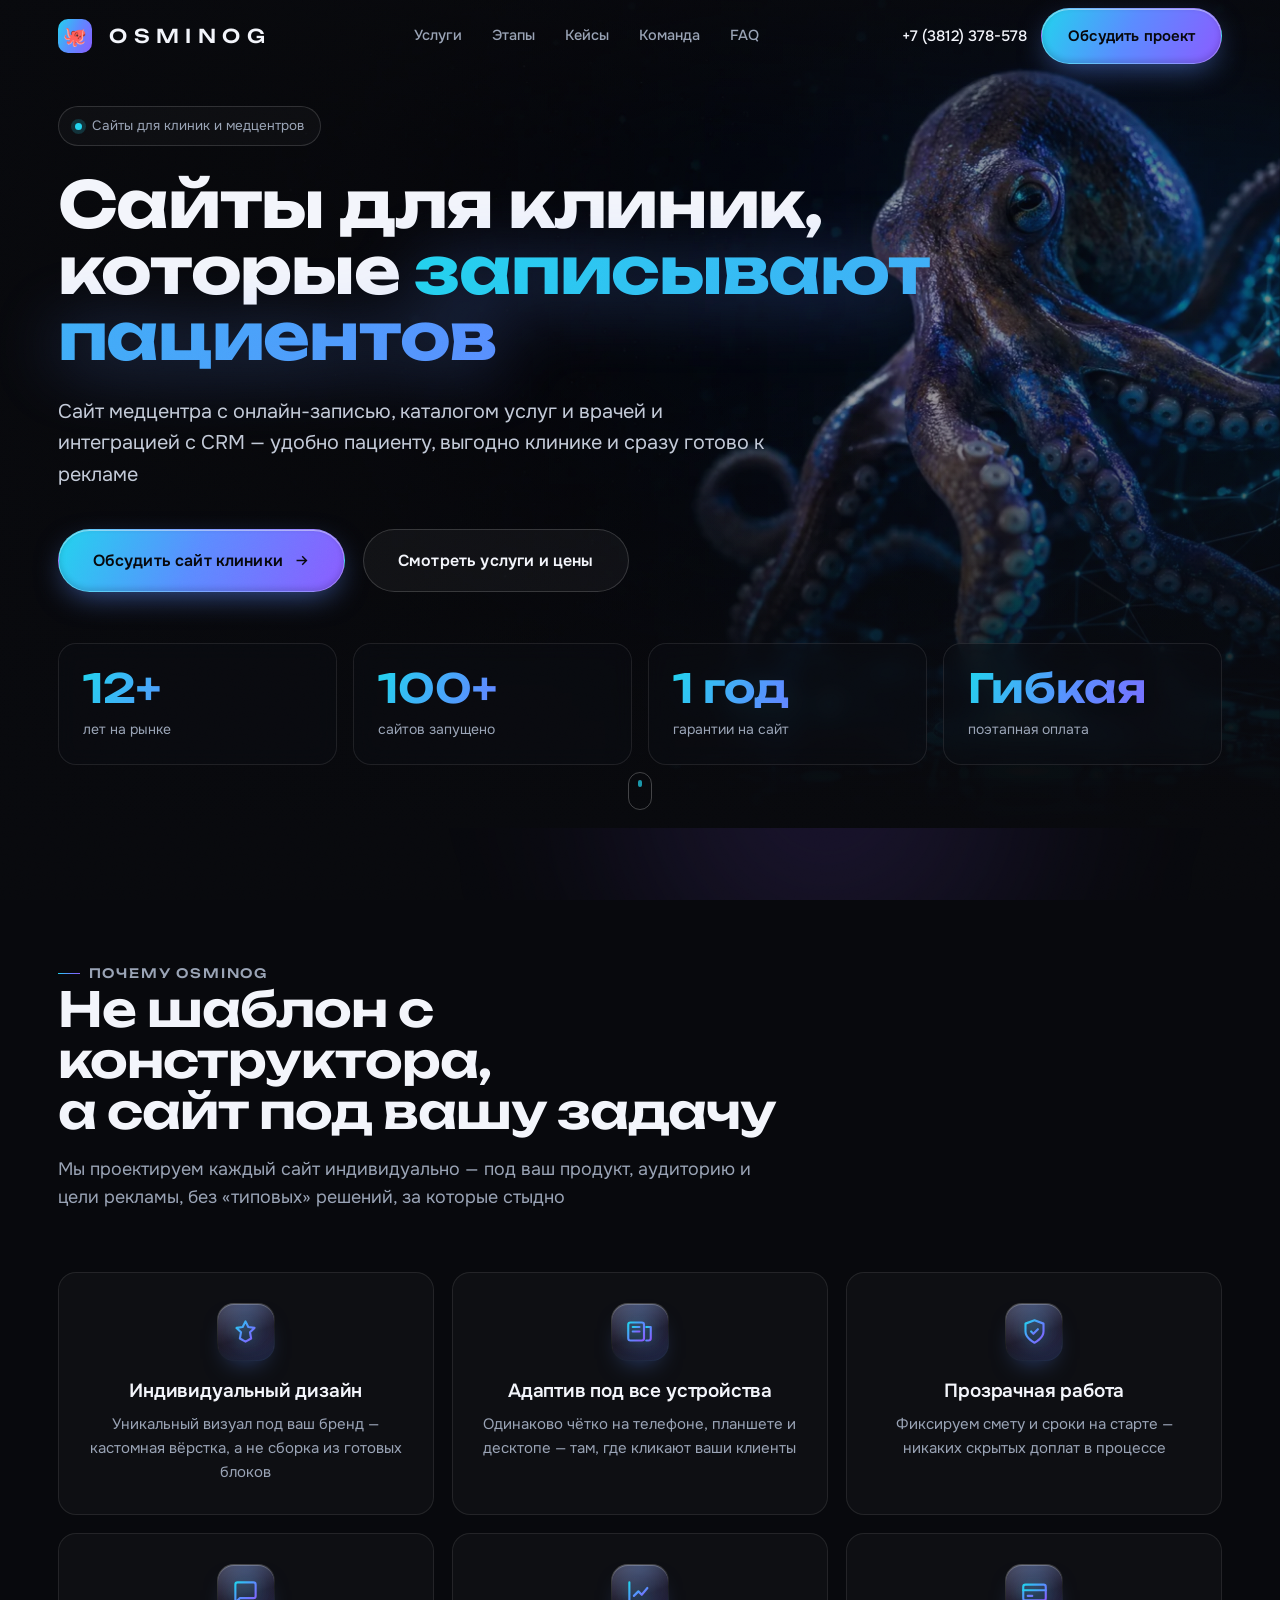
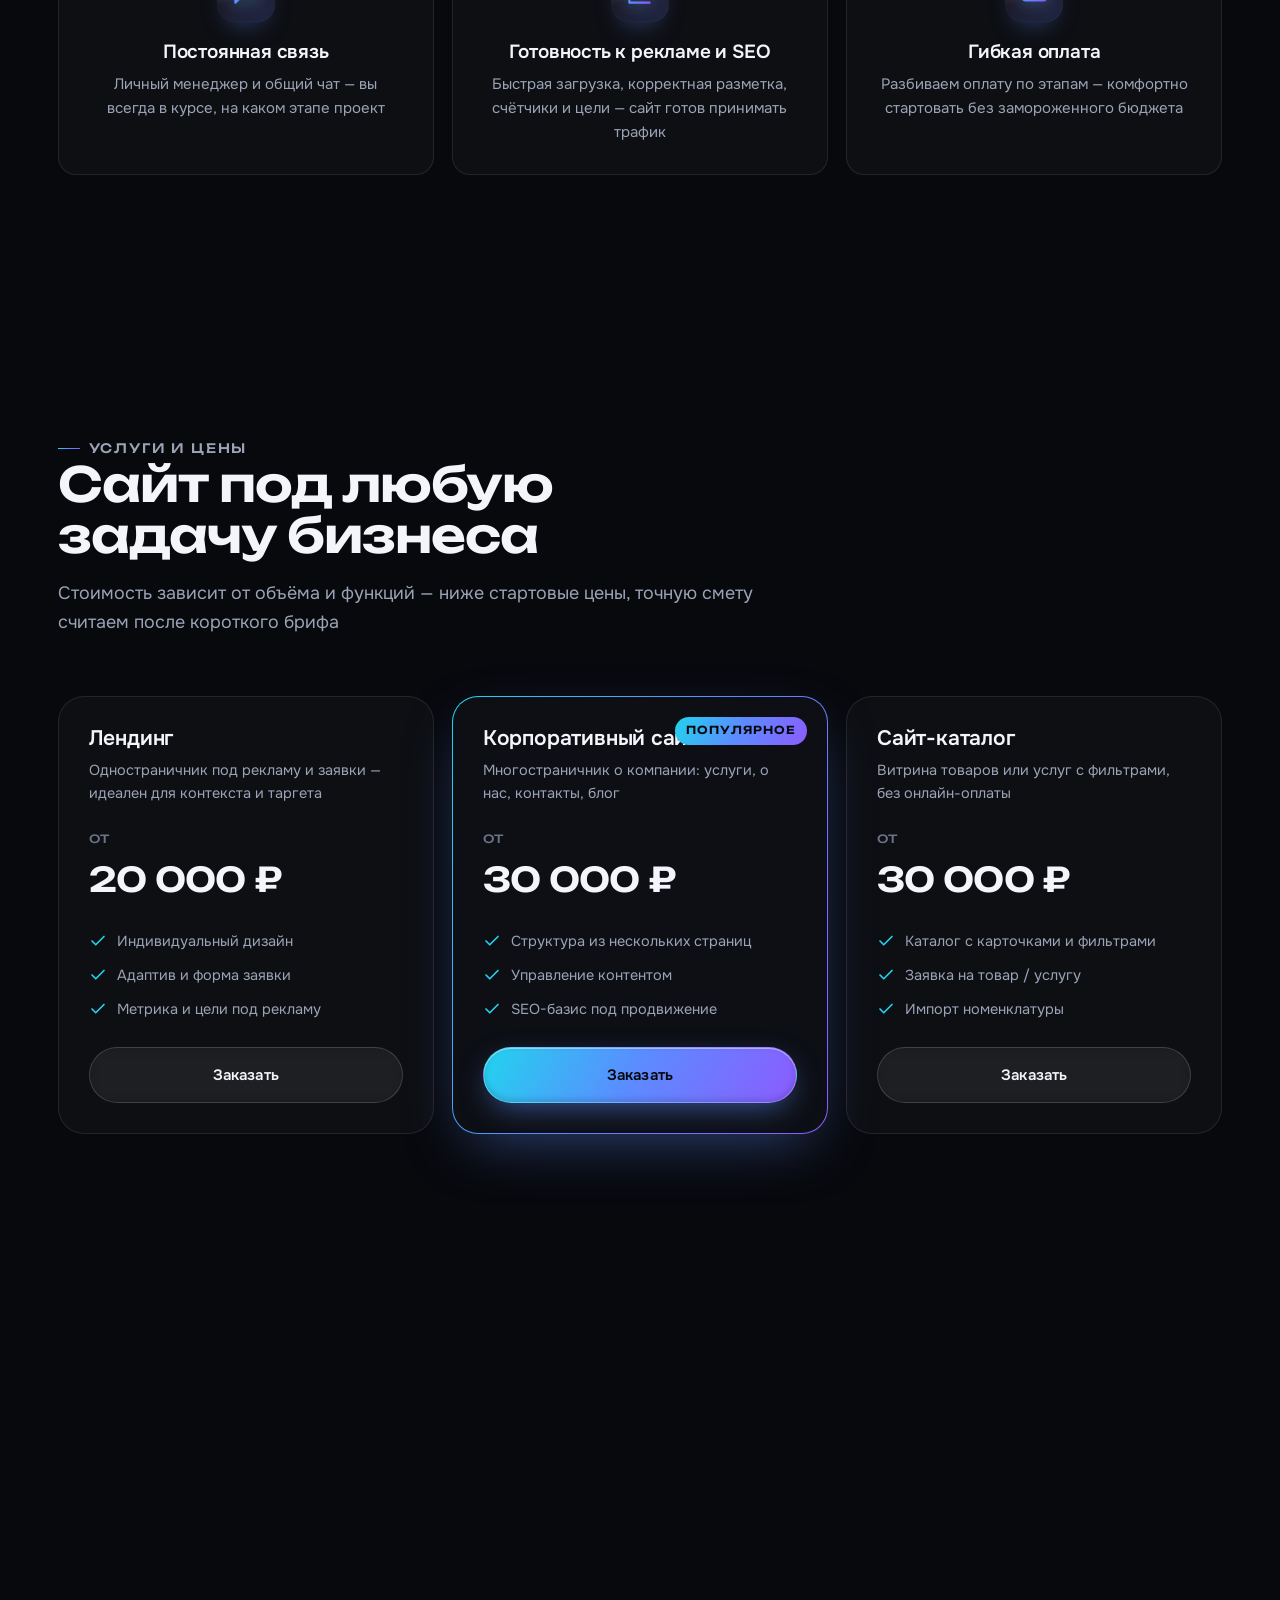
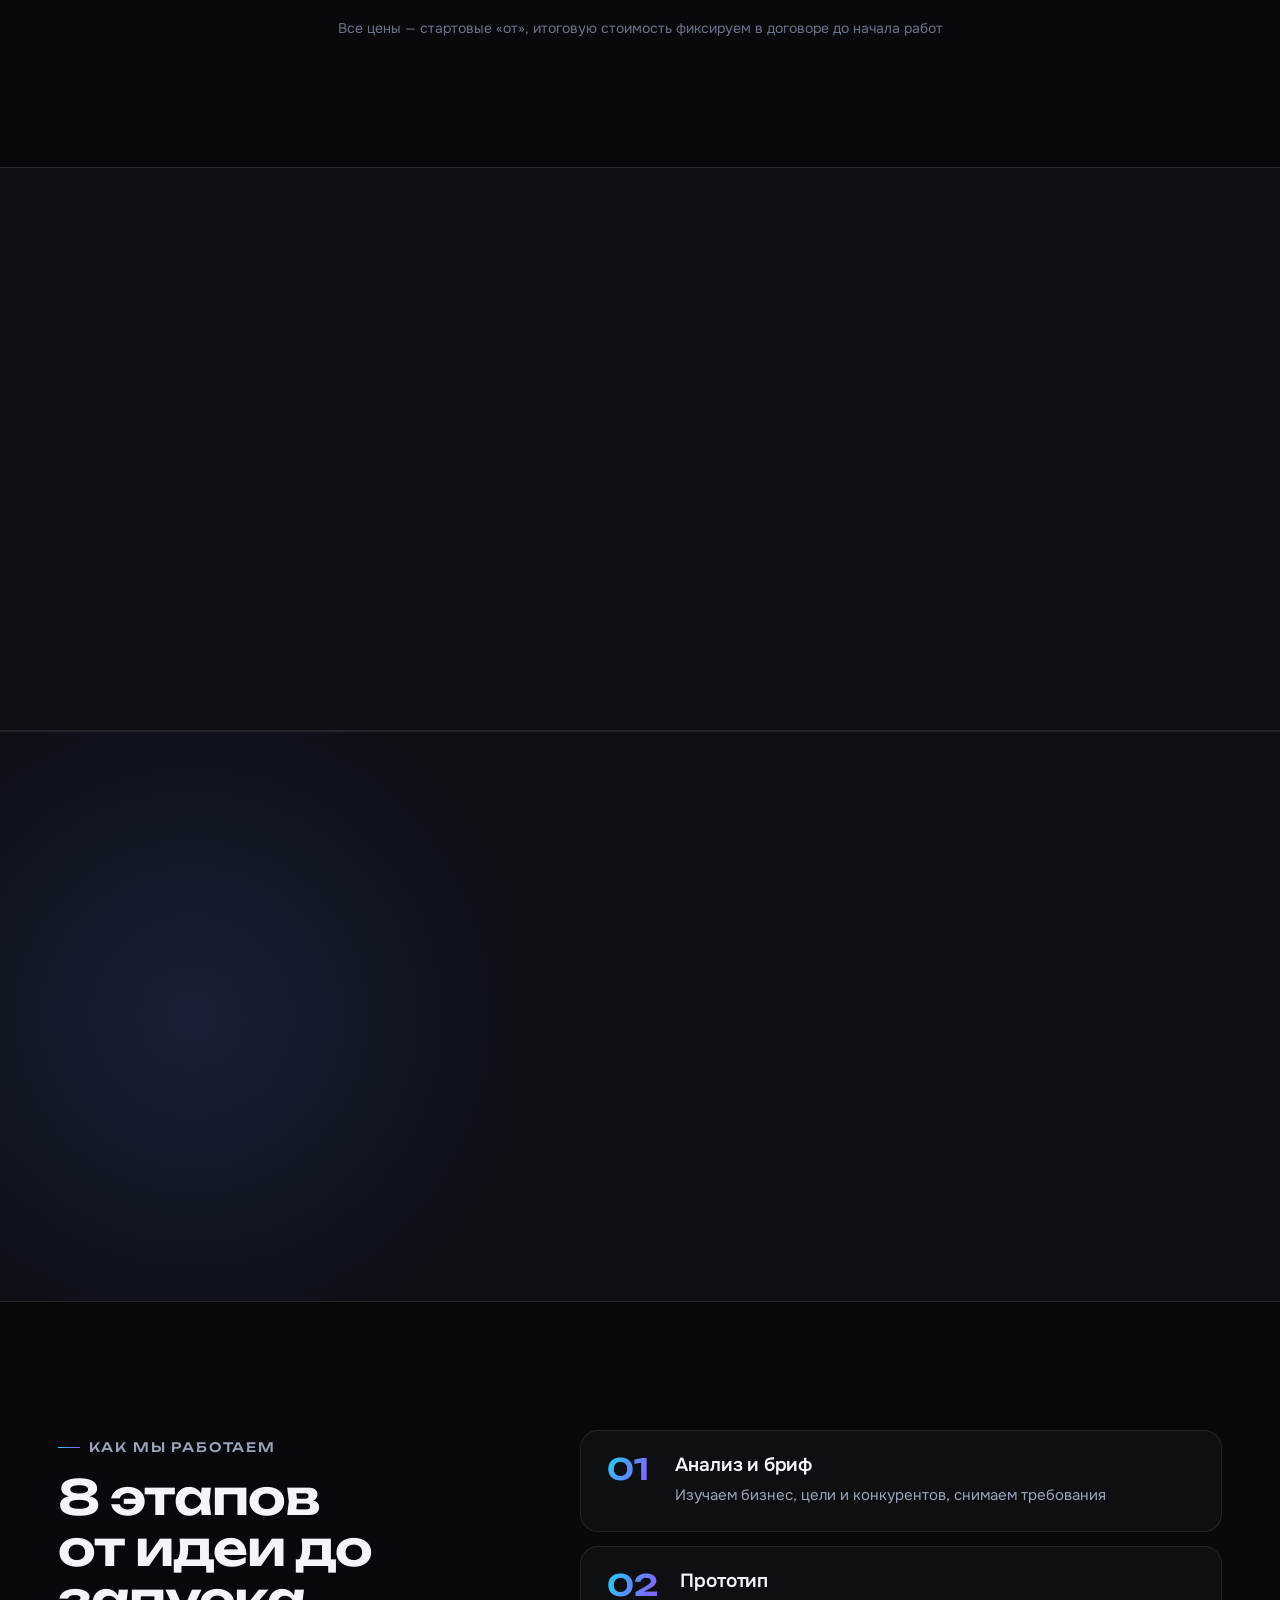
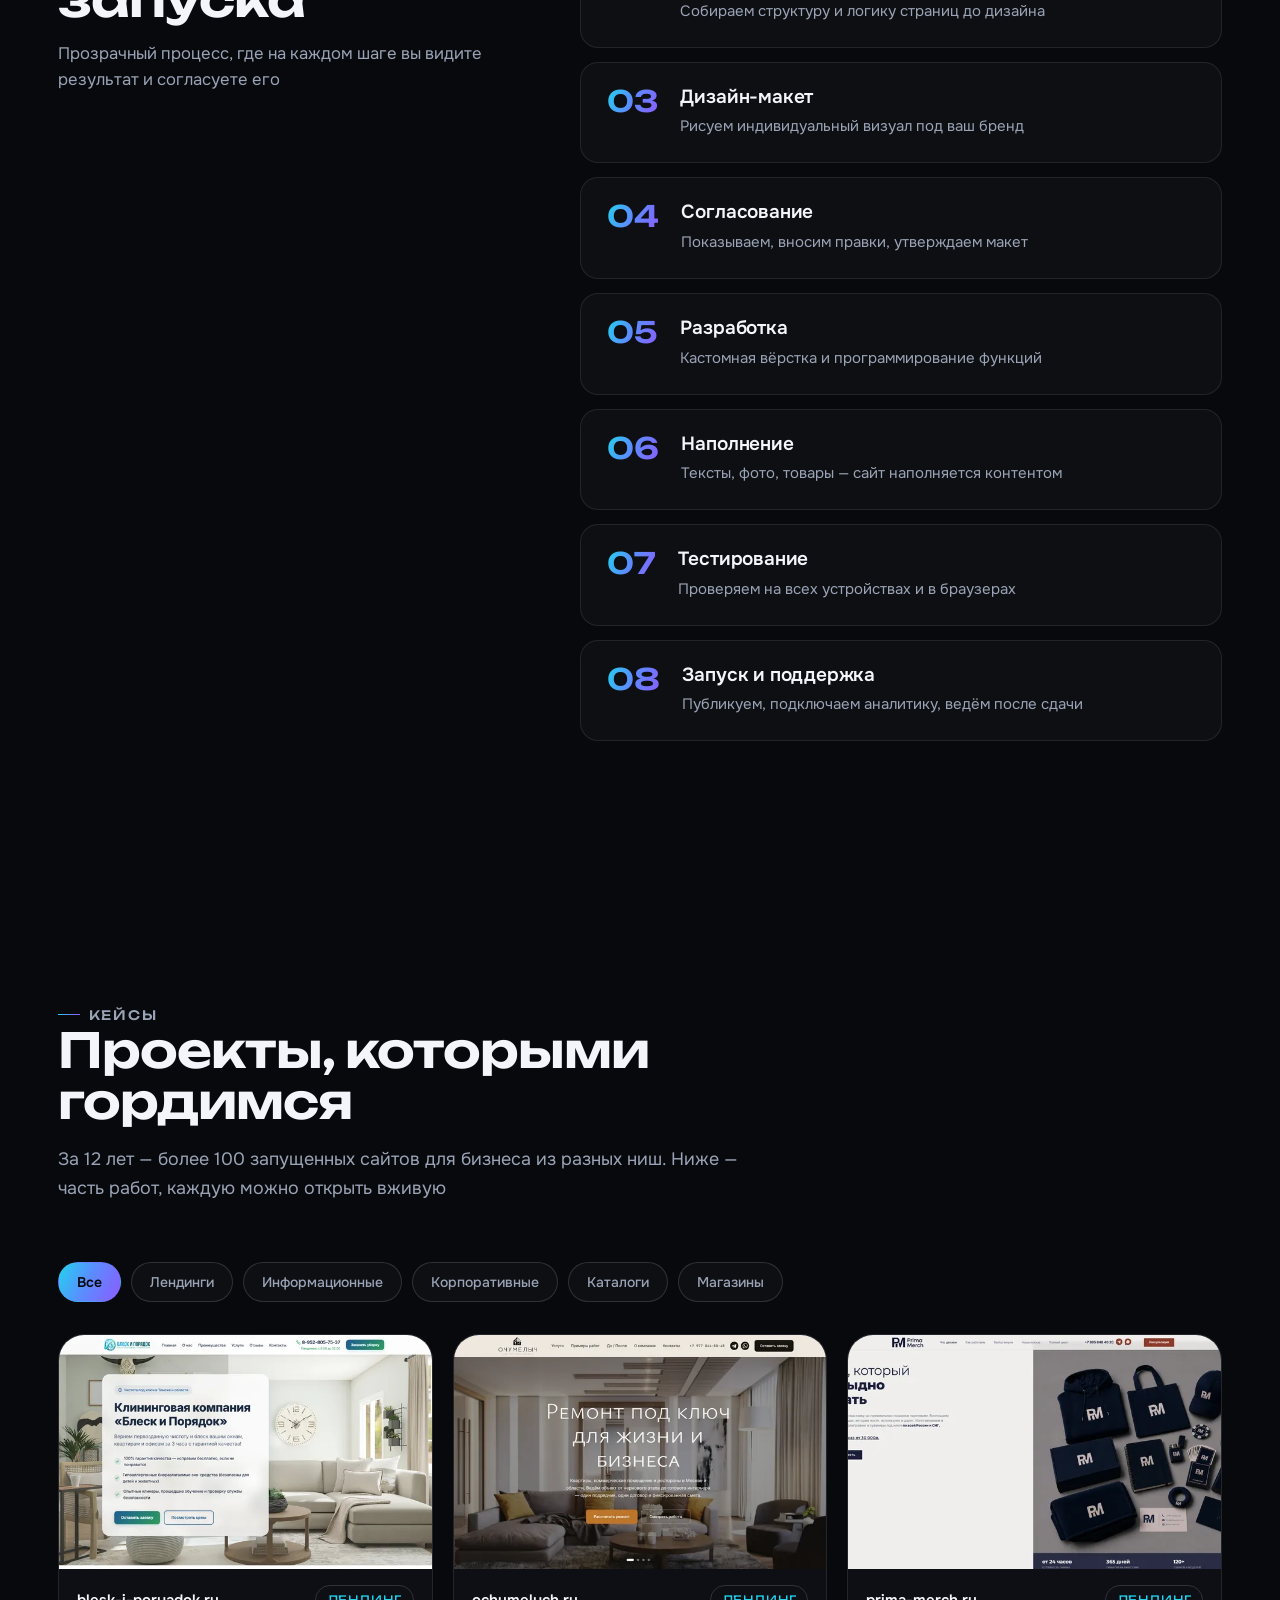
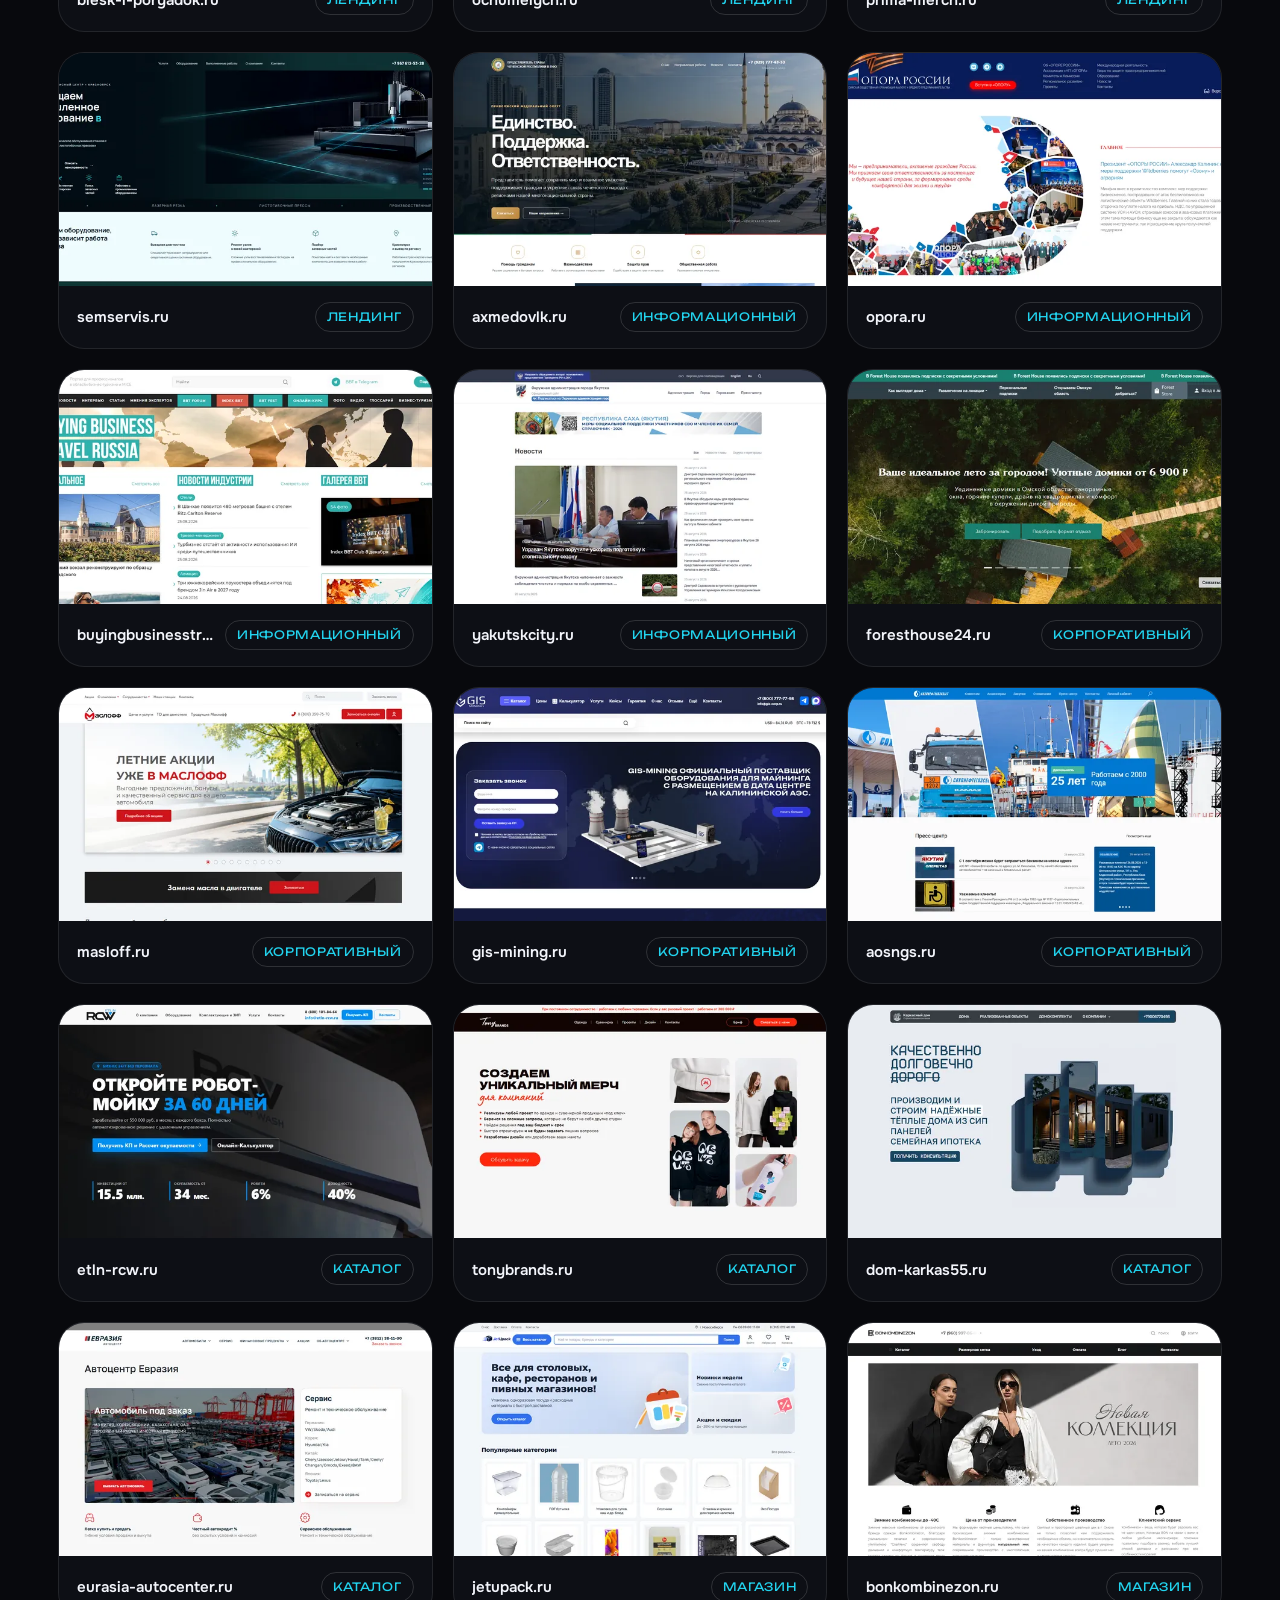
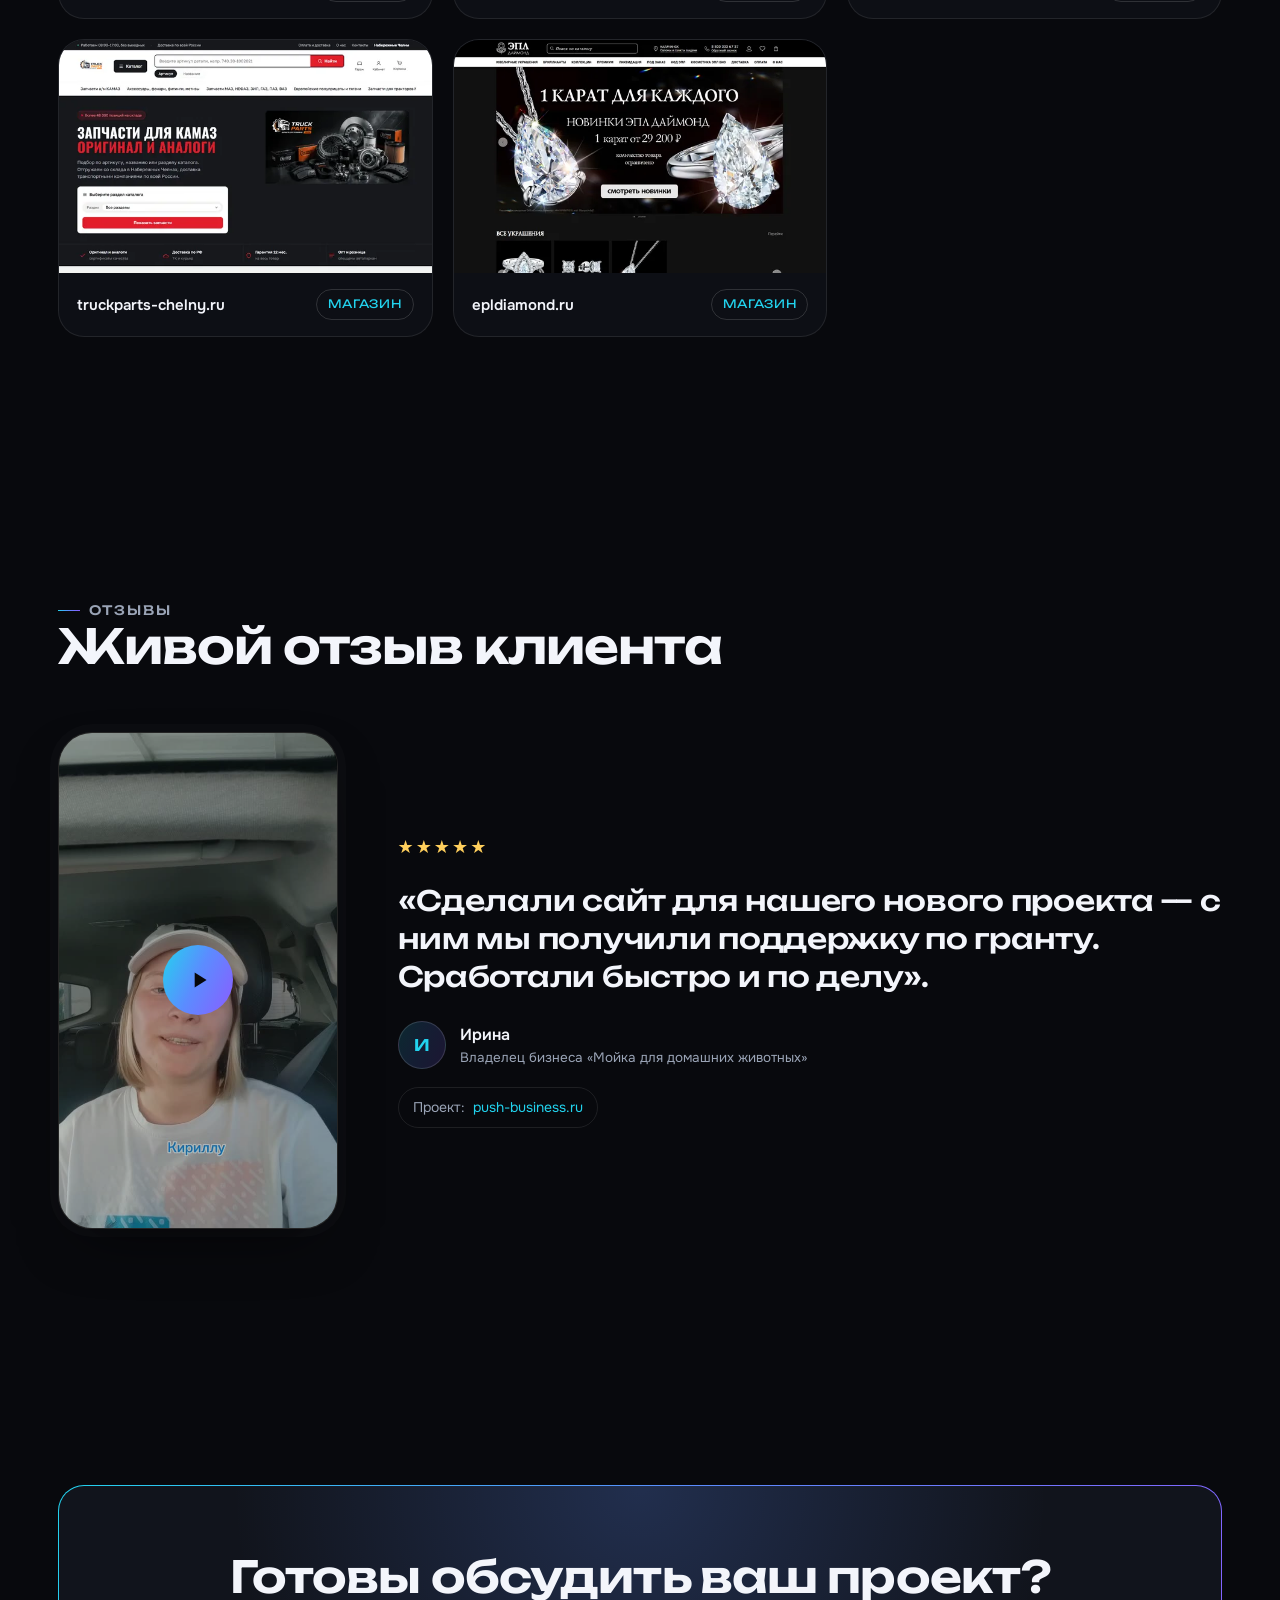
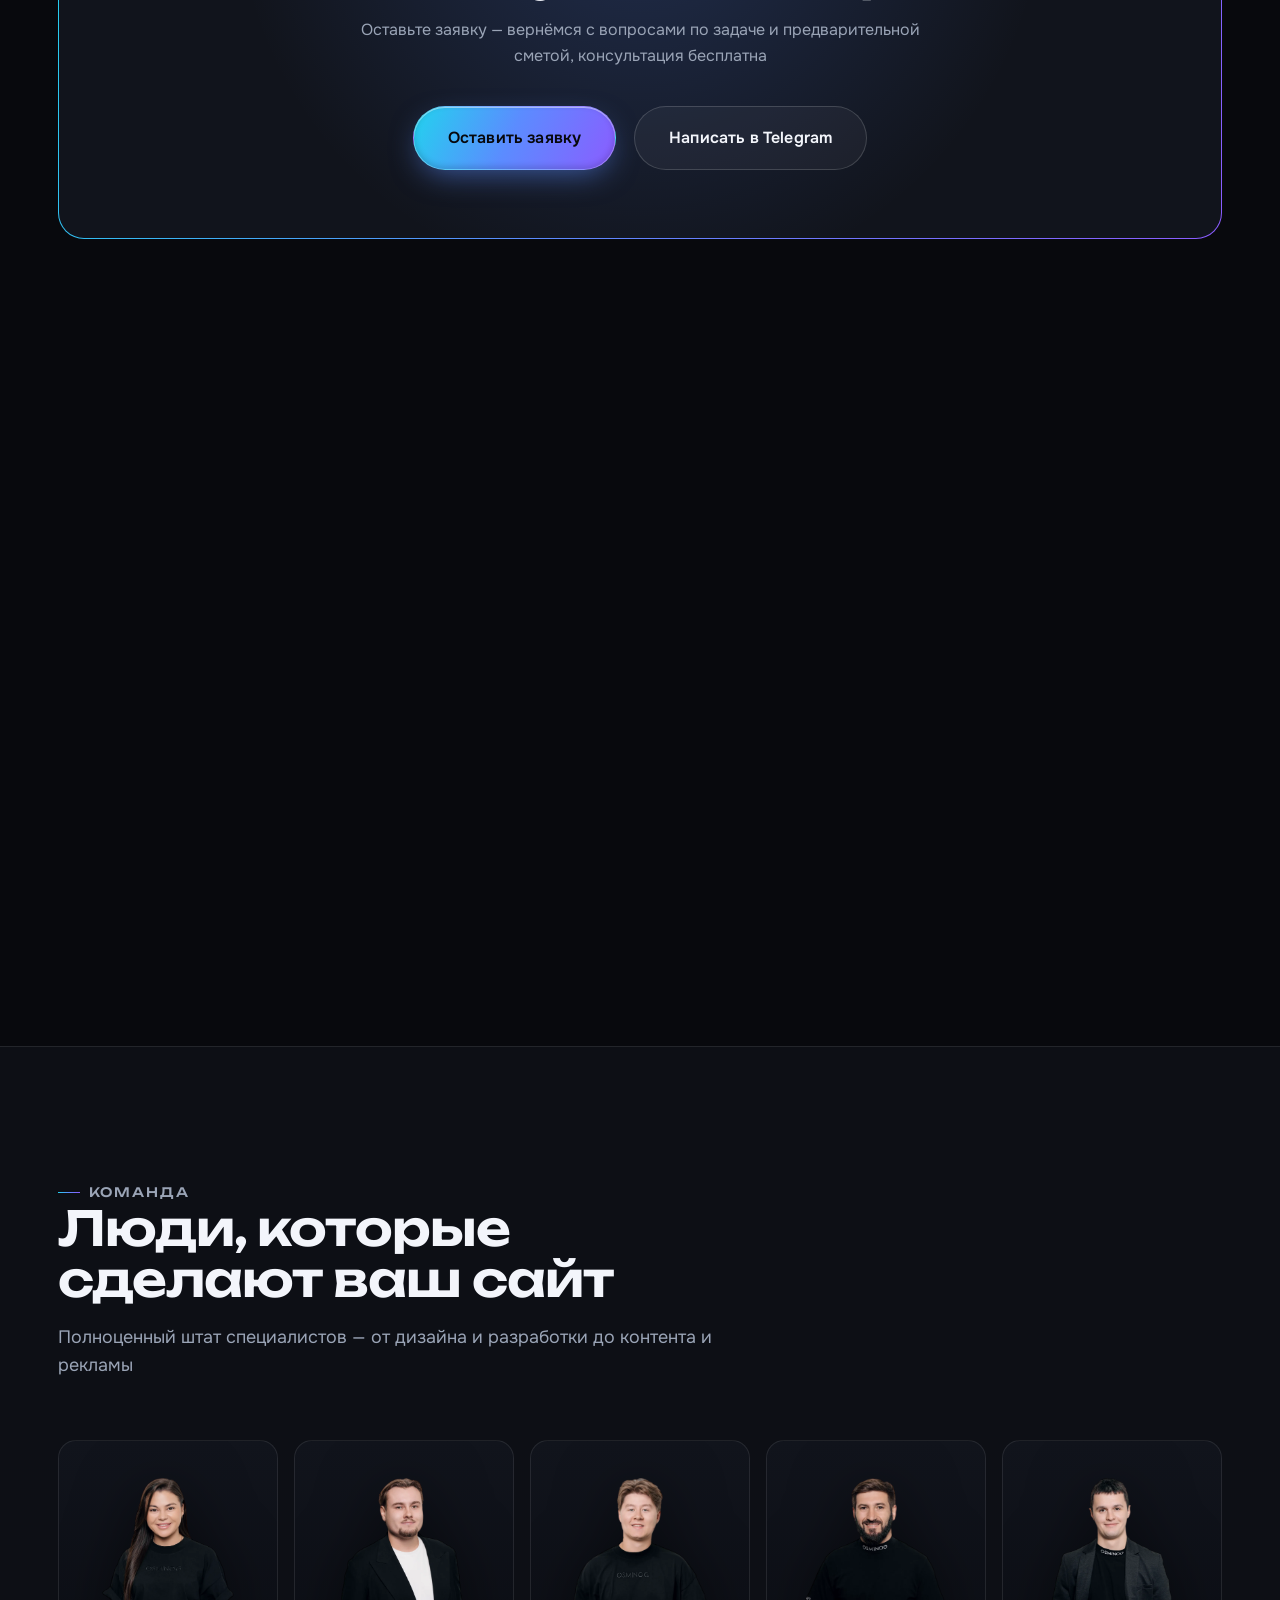
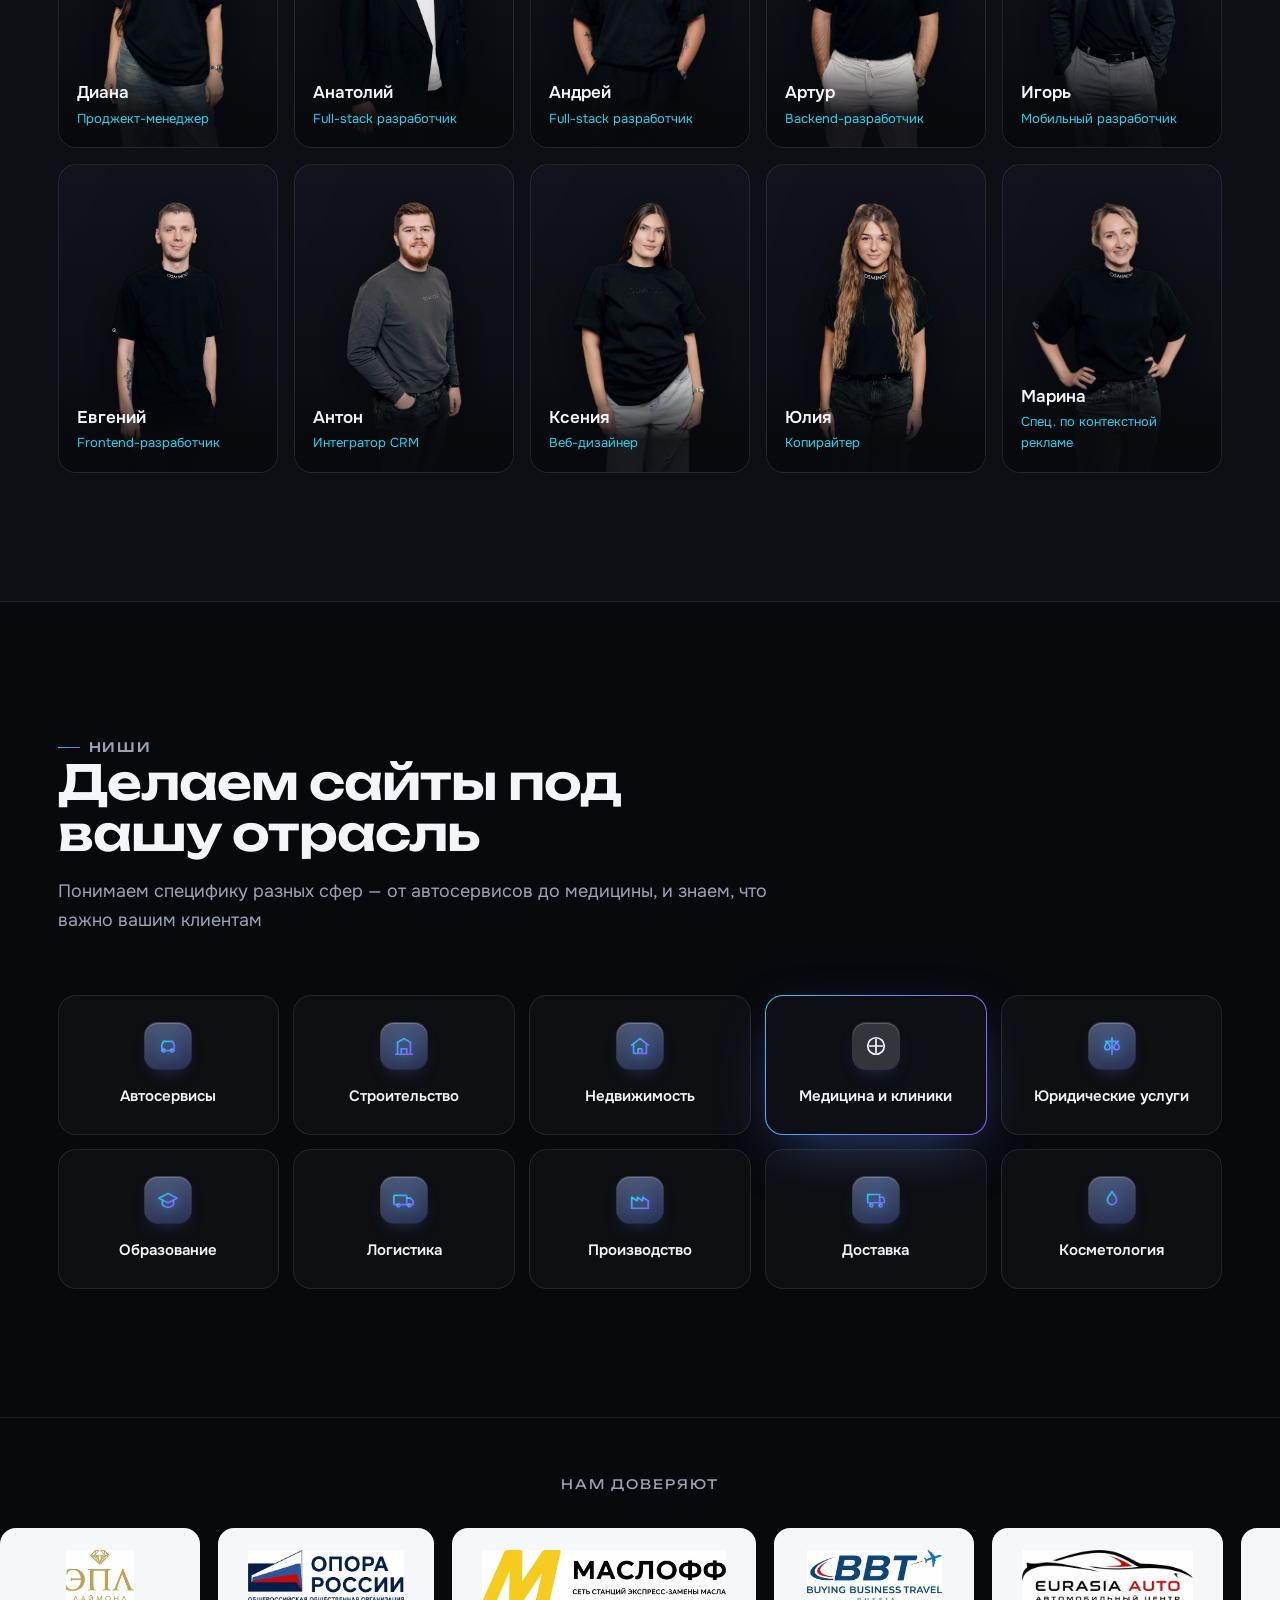
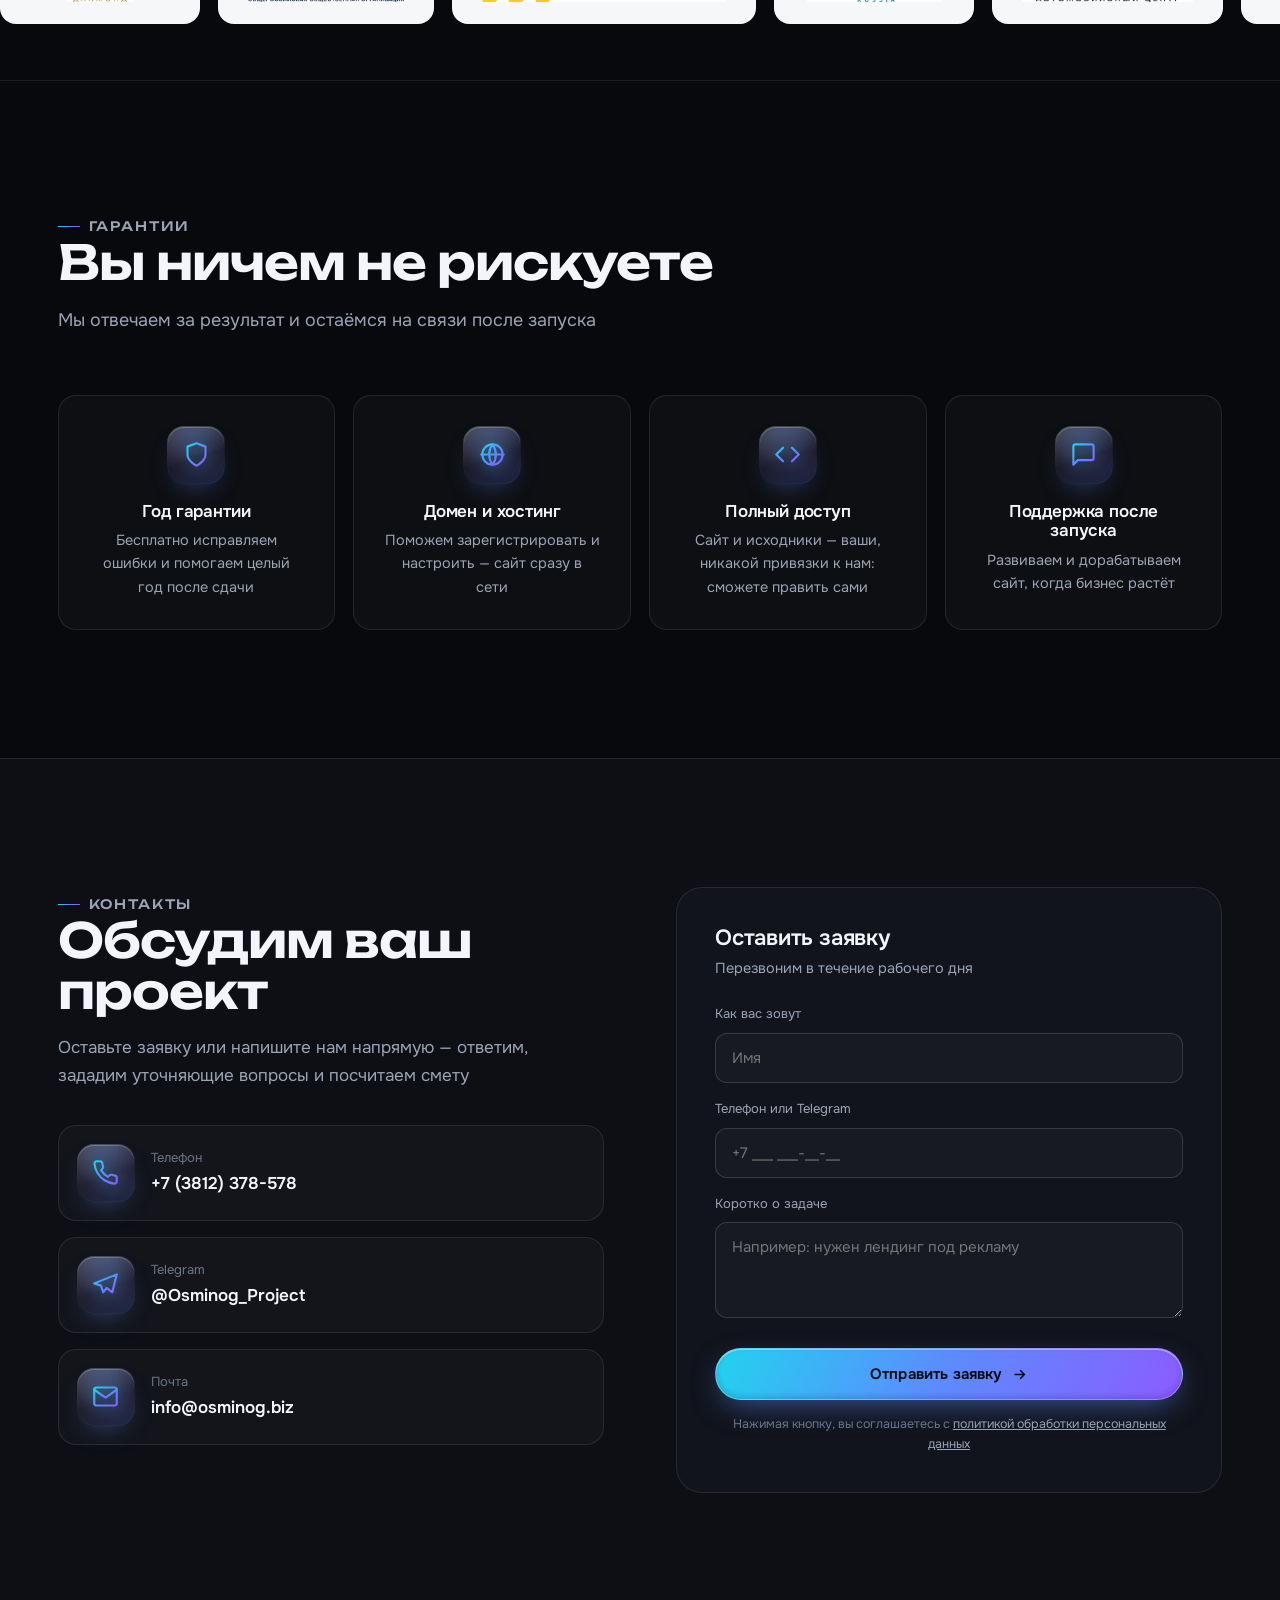
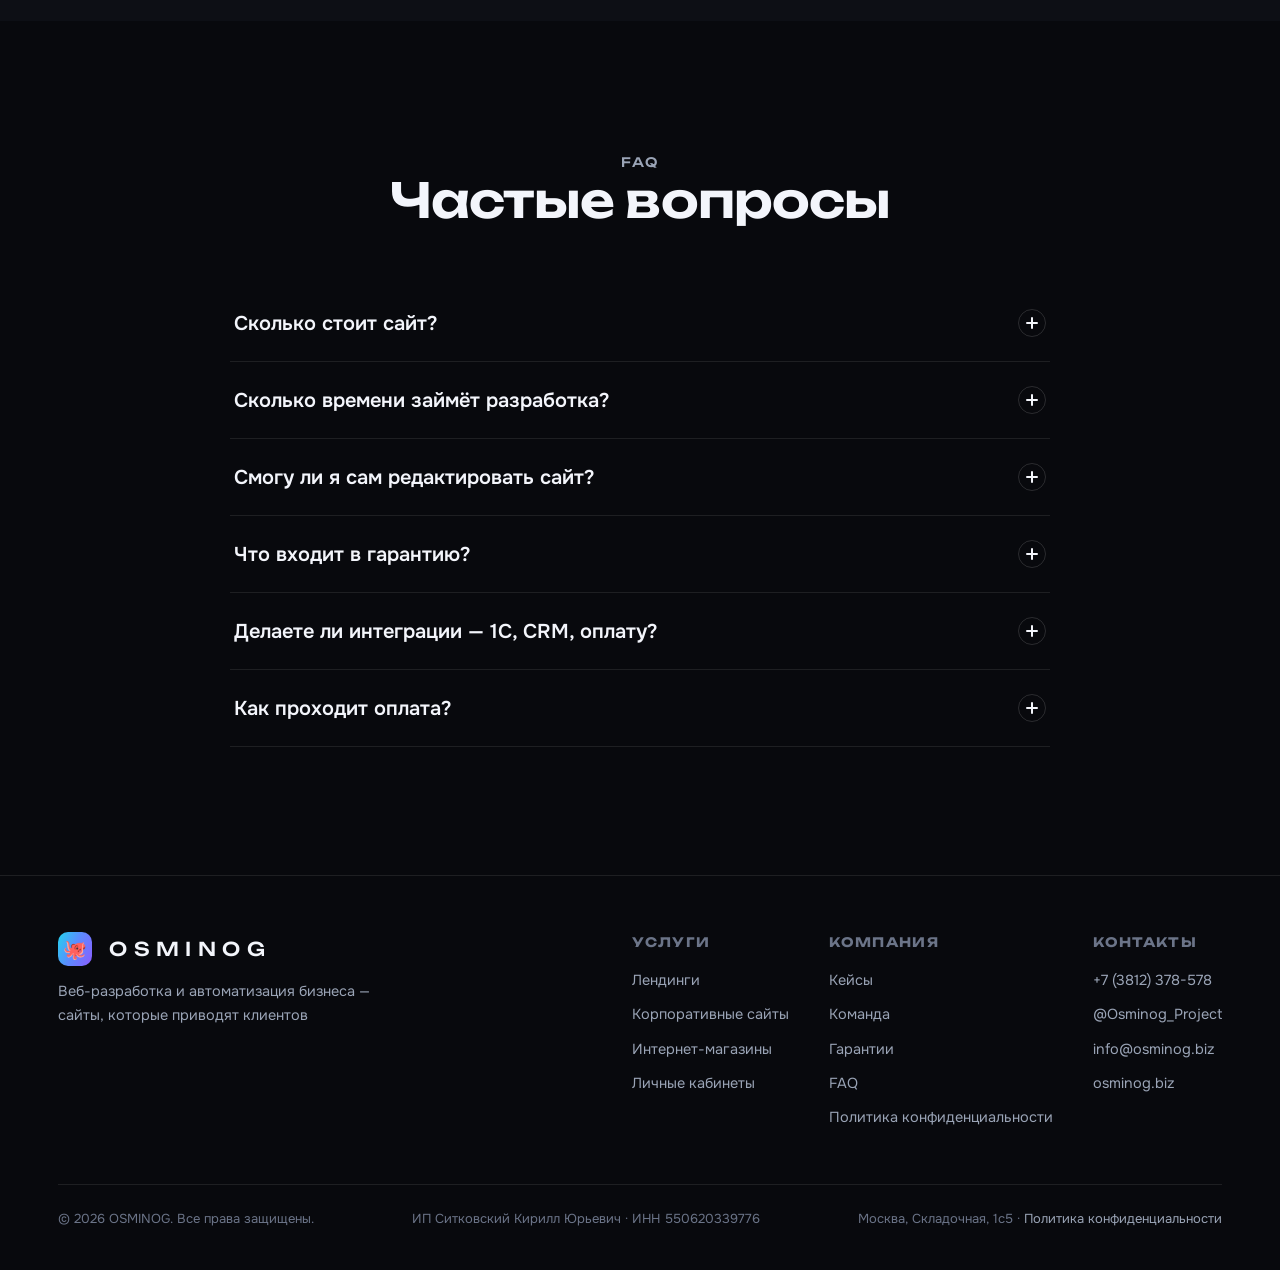
==== commit f275085f: "Revert per user: remove kinetic headline + statement word-anim + custom cursor + hero parallax; keep" ====
--- a/kliniki/index.html
+++ b/kliniki/index.html
@@ -13,7 +13,7 @@
 <link rel="preconnect" href="https://fonts.googleapis.com">
 <link rel="preconnect" href="https://fonts.gstatic.com" crossorigin>
 <link href="https://fonts.googleapis.com/css2?family=Unbounded:wght@500;600;700&family=Onest:wght@400;500;600;700&display=swap" rel="stylesheet">
-<link rel="stylesheet" href="../assets/css/style.css?v=18">
+<link rel="stylesheet" href="../assets/css/style.css?v=19">
 <link rel="icon" href="data:image/svg+xml,%3Csvg xmlns='http://www.w3.org/2000/svg' viewBox='0 0 32 32'%3E%3Crect width='32' height='32' rx='9' fill='%235b8cff'/%3E%3Ctext x='16' y='23' font-family='Arial' font-size='19' font-weight='700' fill='%23070810' text-anchor='middle'%3EO%3C/text%3E%3C/svg%3E">
 </head>
 <body data-niche="medicina" data-featured="korp">
@@ -64,18 +64,18 @@
 <section class="hero">
   <div class="hero-media" aria-hidden="true">
     <picture>
-      <source media="(max-width:900px)" srcset="../assets/video/hero-octopus-mobile.webp?v=18">
-      <img class="hero-poster" src="../assets/video/hero-octopus-poster.jpg?v=18" alt="">
+      <source media="(max-width:900px)" srcset="../assets/video/hero-octopus-mobile.webp?v=19">
+      <img class="hero-poster" src="../assets/video/hero-octopus-poster.jpg?v=19" alt="">
     </picture>
-    <video class="hero-video" poster="../assets/video/hero-octopus-poster.jpg?v=18" muted loop playsinline preload="none">
-      <source src="../assets/video/hero-octopus.mp4?v=18" type="video/mp4">
+    <video class="hero-video" poster="../assets/video/hero-octopus-poster.jpg?v=19" muted loop playsinline preload="none">
+      <source src="../assets/video/hero-octopus.mp4?v=19" type="video/mp4">
     </video>
     <div class="hero-scrim"></div>
   </div>
   <div class="container hero-content">
     <div class="hero-copy">
       <div class="hero-badge"><span class="dot"></span>Сайты для клиник и медцентров</div>
-      <h1 class="kinetic-hero">Сайты для клиник, которые <span class="grad-text">записывают пациентов</span></h1>
+      <h1 class="hero-h1">Сайты для клиник, которые <span class="grad-text">записывают пациентов</span></h1>
       <p class="lead">Сайт медцентра с онлайн-записью, каталогом услуг и врачей и интеграцией с CRM<span class="lead-more"> — удобно пациенту, выгодно клинике и сразу готово к рекламе</span></p>
       <div class="hero-actions">
         <a href="#contact" class="btn btn-primary btn-lg">Обсудить сайт клиники
@@ -234,7 +234,7 @@
 <!-- ===================== STATEMENT ===================== -->
 <section class="statement">
   <div class="container">
-    <p class="statement-line kinetic">Мы не просто «делаем сайты» — мы проектируем инструменты, которые <span class="grad-text">приводят клиентов</span></p>
+    <p class="statement-line reveal">Мы не просто «делаем сайты» — мы проектируем инструменты, которые <span class="grad-text">приводят клиентов</span></p>
   </div>
 </section>
 
@@ -559,6 +559,6 @@
         var btn=p.querySelector('.btn'); if(btn){btn.classList.remove('btn-ghost'); btn.classList.add('btn-primary');}}}
   })();
 </script>
-<script src="../assets/js/main.js?v=18"></script>
+<script src="../assets/js/main.js?v=19"></script>
 </body>
 </html>
--- a/assets/css/style.css
+++ b/assets/css/style.css
@@ -736,8 +736,8 @@
 .hero-badge{animation:heroUp .8s .05s both cubic-bezier(.2,.7,.3,1)}
 .hero .lead{animation:heroUp .8s .5s both cubic-bezier(.2,.7,.3,1)}
 .hero-actions{animation:heroUp .8s .68s both cubic-bezier(.2,.7,.3,1)}
+.hero .hero-h1{animation:heroUp .8s .2s both cubic-bezier(.2,.7,.3,1)}
 @keyframes heroUp{from{opacity:0;transform:translateY(18px);filter:blur(6px)}to{opacity:1;transform:none;filter:blur(0)}}
-.hero-media{transform:scale(1.04);transition:transform .5s cubic-bezier(.2,.7,.3,1)}
 
 /* --- statement-секция --- */
 .statement{padding-block:clamp(78px,12vw,150px);border-block:1px solid var(--border);background:var(--bg-2);position:relative;overflow:hidden}
